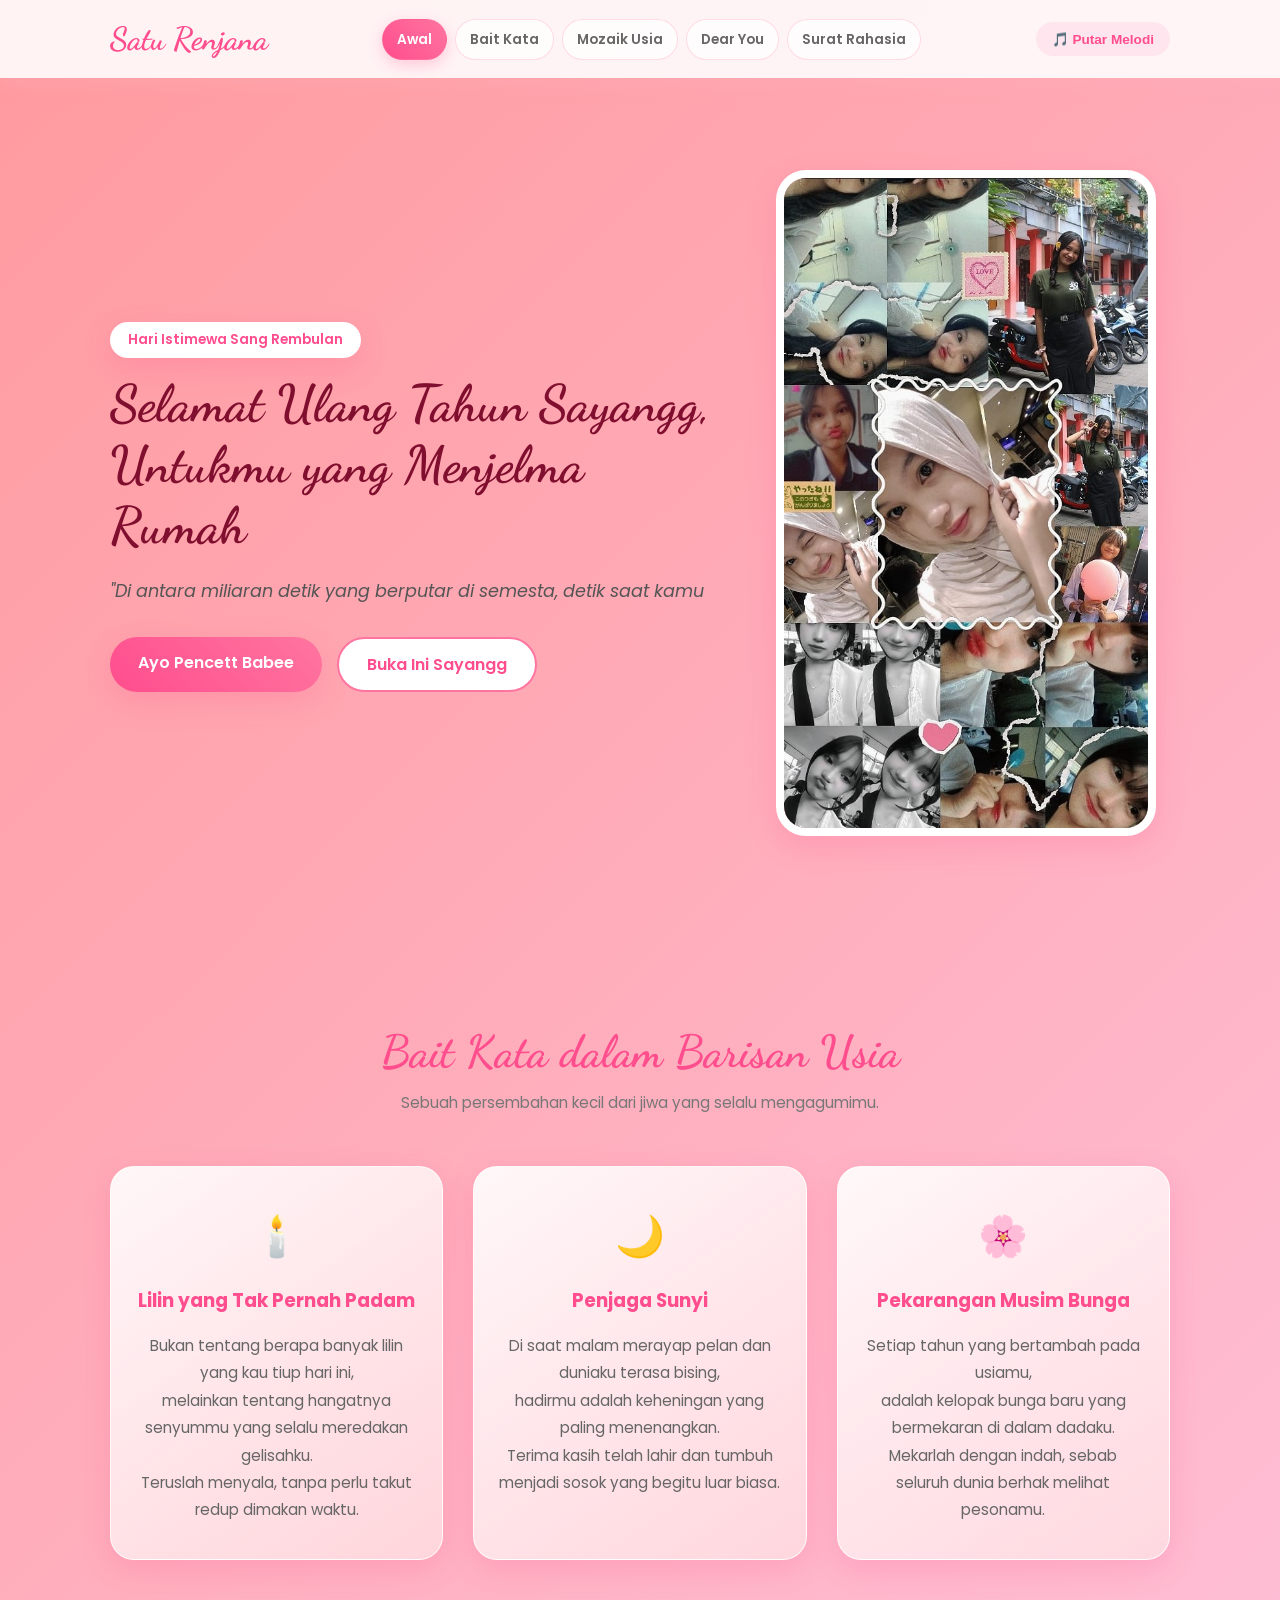
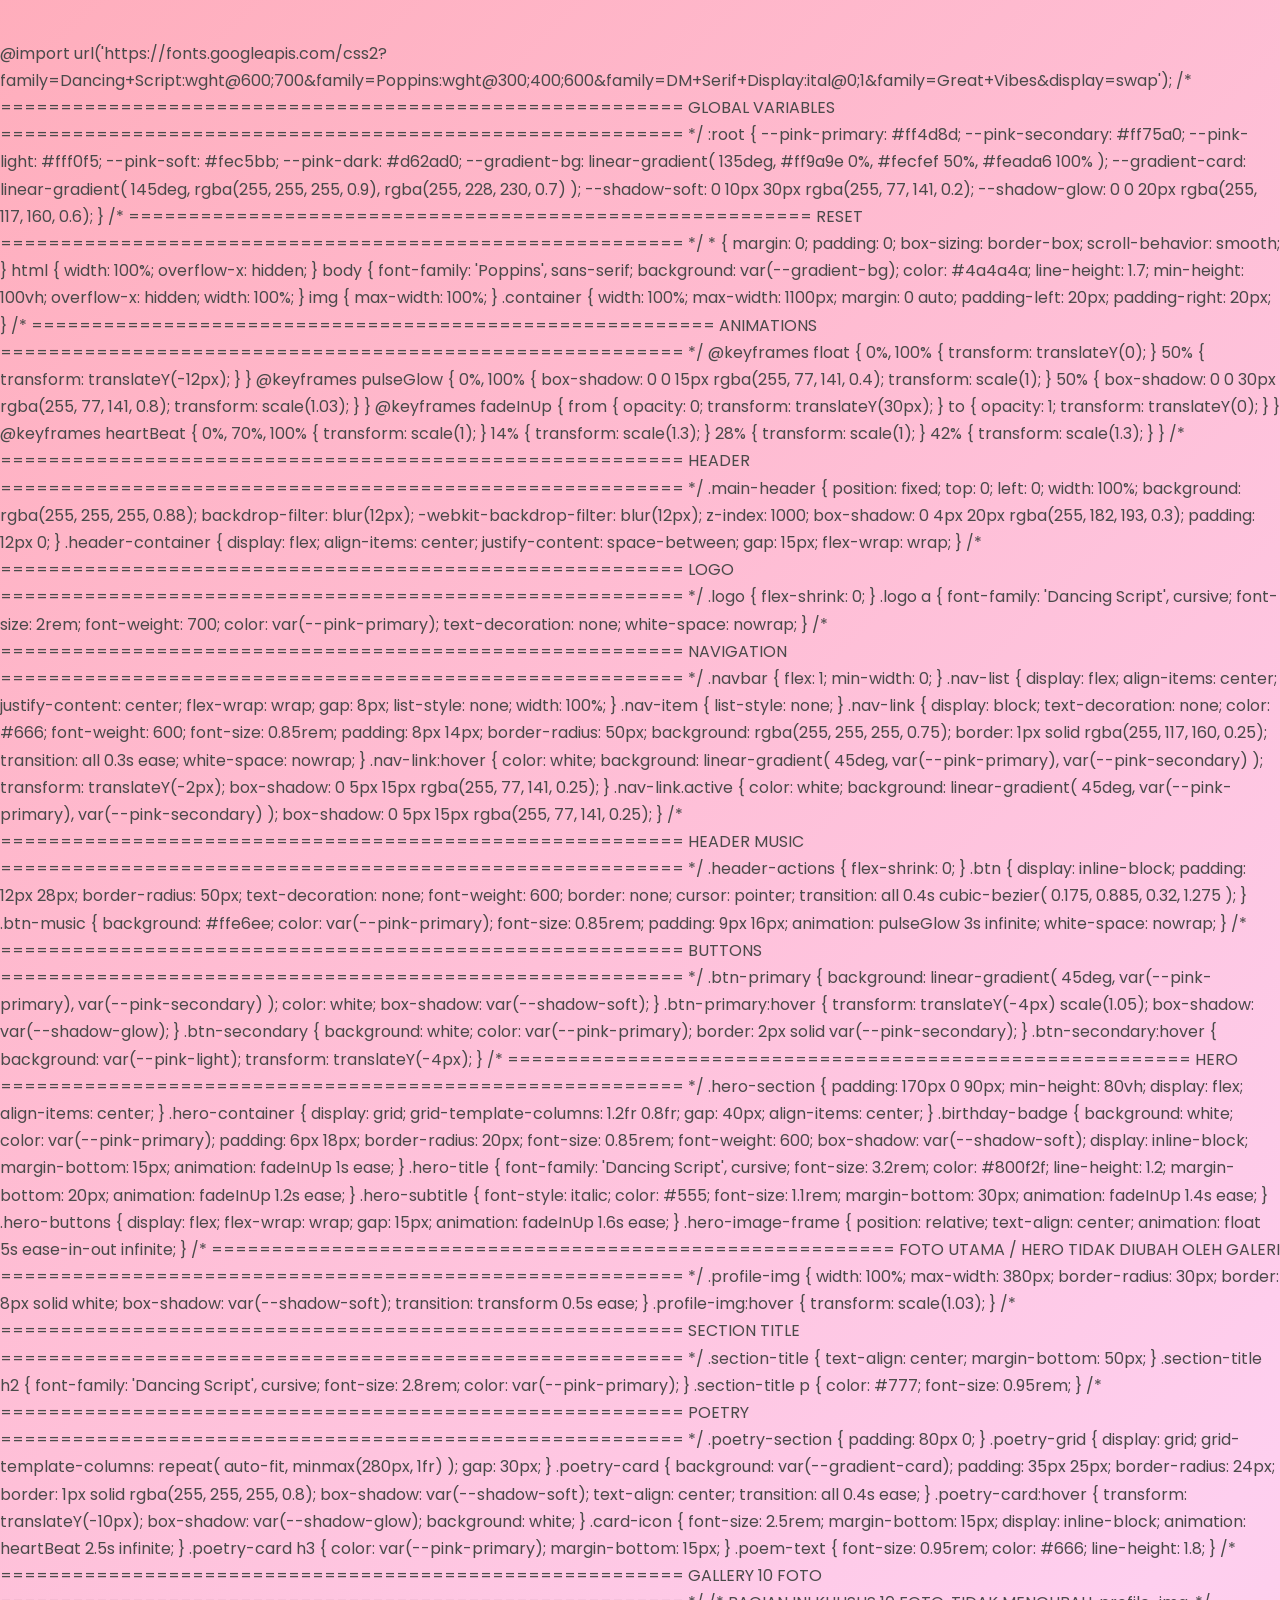
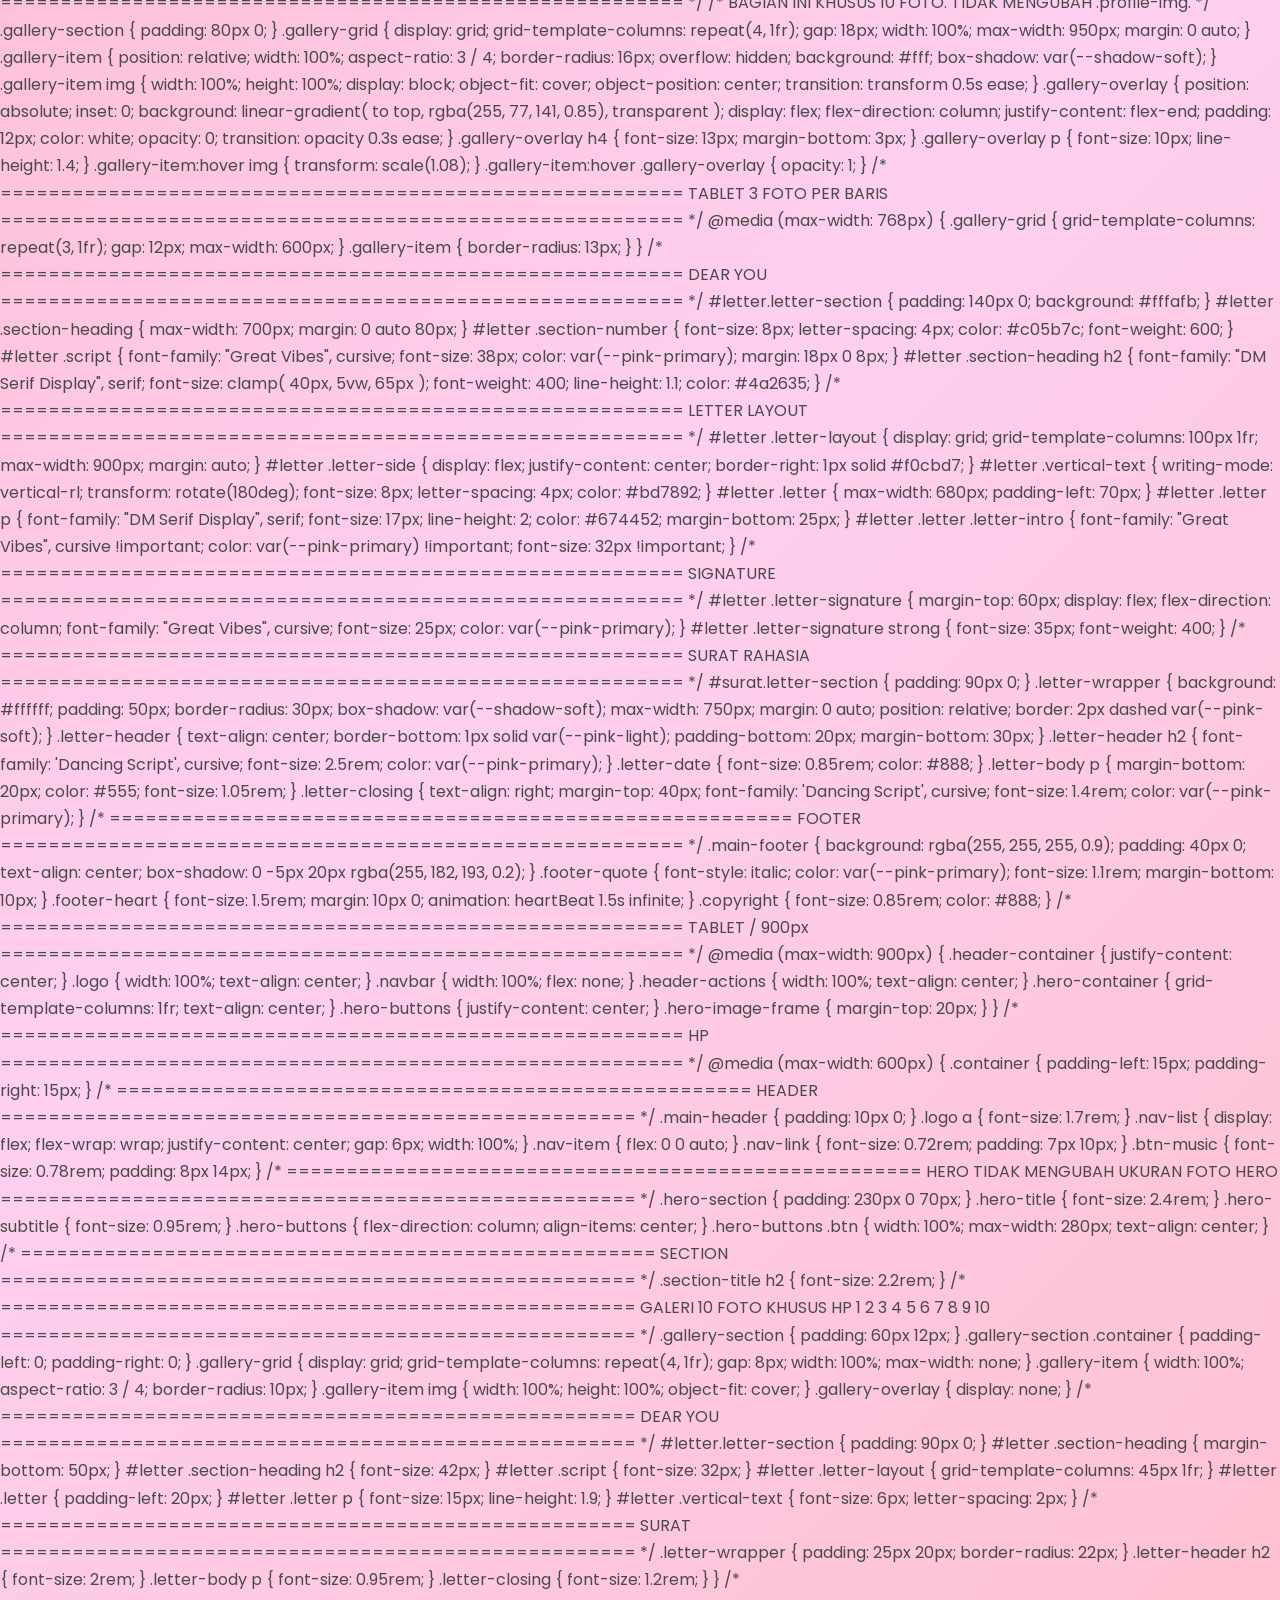
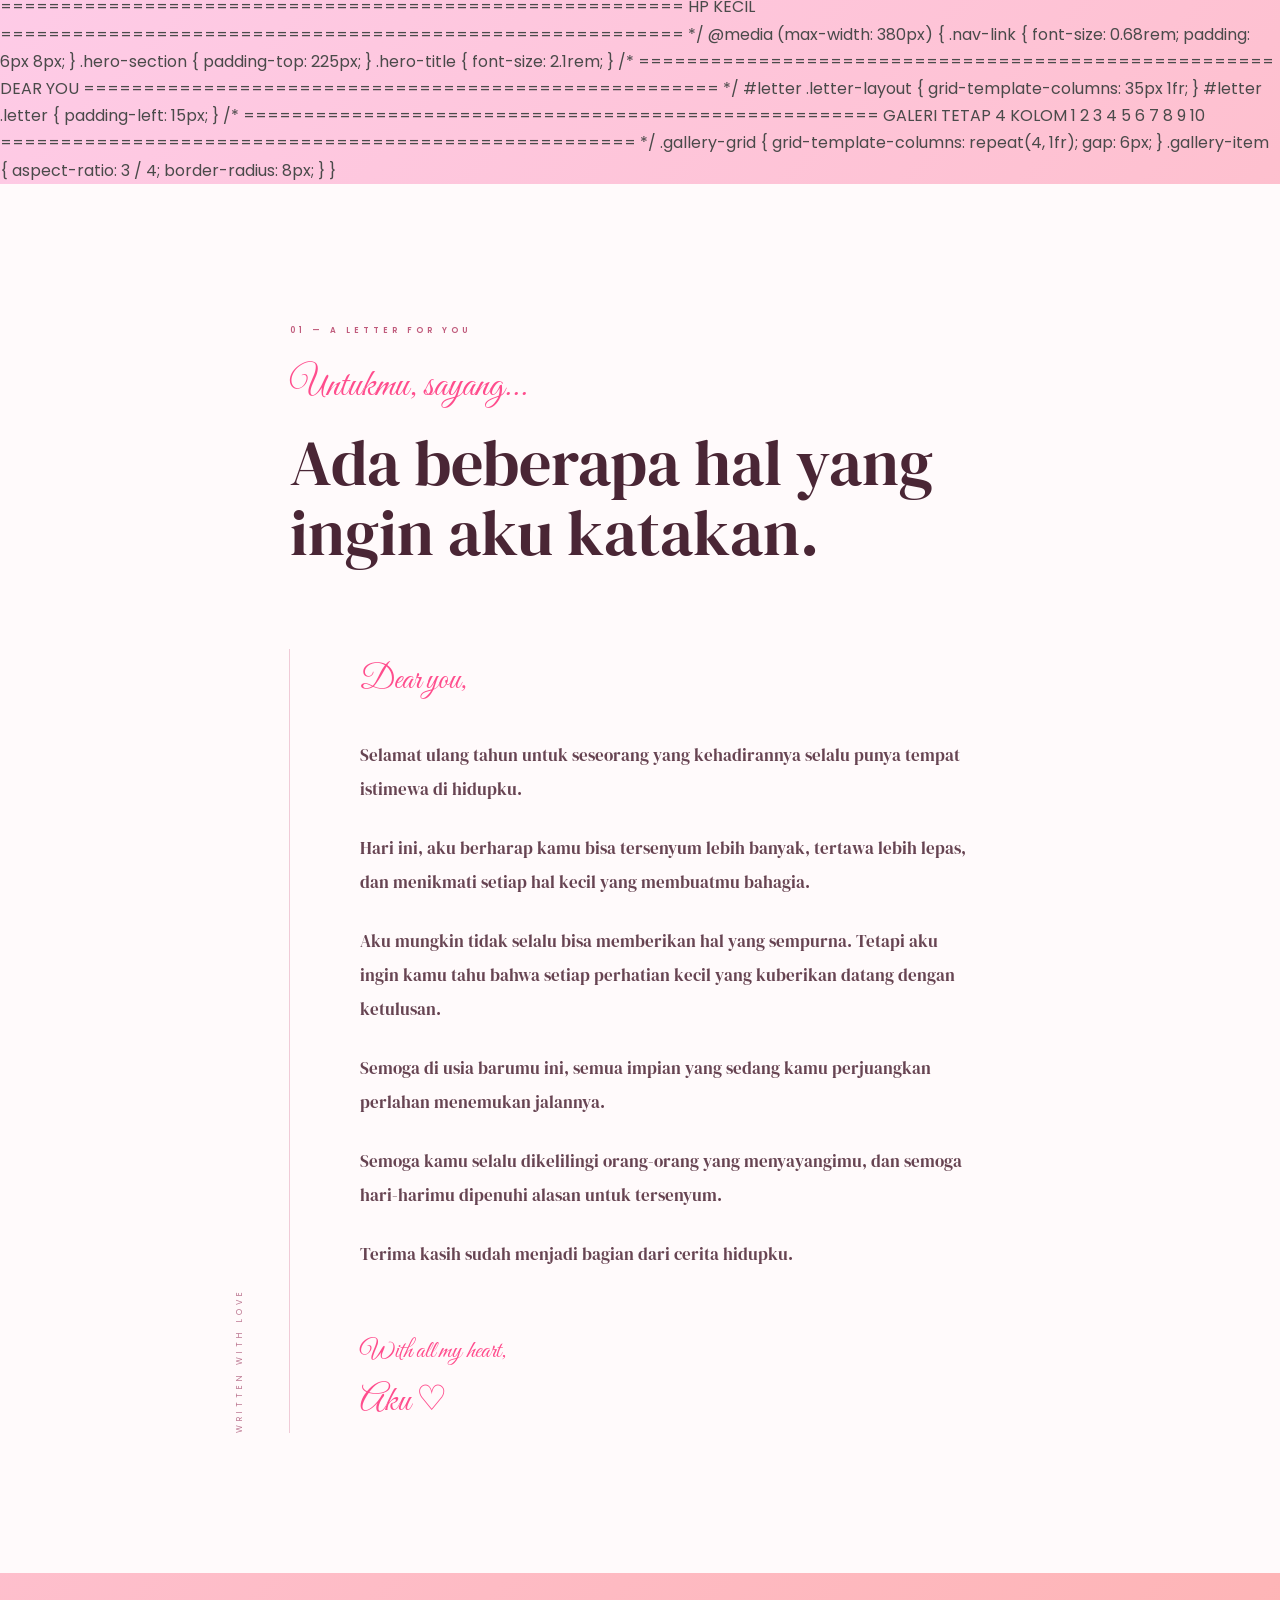
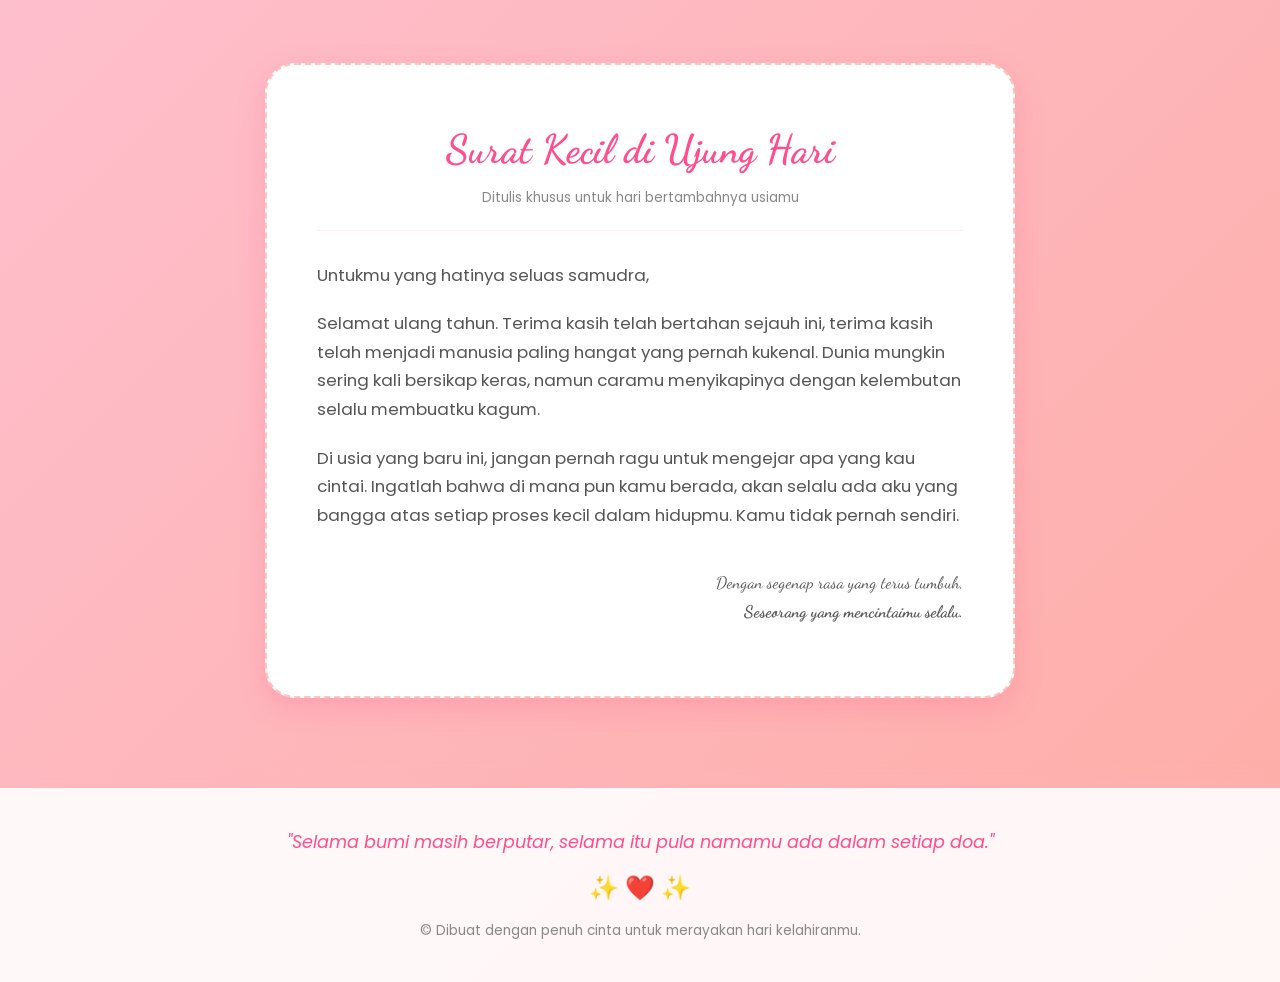
==== index.html @ 8b3c9834 "Update index.html" ====
<!DOCTYPE html><html lang="id"><head>
    <meta charset="UTF-8">
    <meta name="viewport" content="width=device-width, initial-scale=1.0"><meta name="description" content="Selamat Ulang Tahun Untuk Semesta Kecilku">

<title>Selamat Ulang Tahun Sayanggggg ❤️</title>

<link rel="stylesheet" href="randomm.css">

</head><body><!-- =========================================================
     HEADER
========================================================= --><header class="main-header"><div class="container header-container">

    <!-- LOGO -->
    <div class="logo">
        <a href="#hero">Satu Renjana</a>
    </div>


    <!-- NAVIGASI -->
    <nav class="navbar">

        <ul class="nav-list">

            <li class="nav-item">
                <a href="#hero" class="nav-link active">
                    Awal
                </a>
            </li>

            <li class="nav-item">
                <a href="#puisi" class="nav-link">
                    Bait Kata
                </a>
            </li>

            <li class="nav-item">
                <a href="#kenangan" class="nav-link">
                    Mozaik Usia
                </a>
            </li>

            <li class="nav-item">
                <a href="#letter" class="nav-link">
                    Dear You
                </a>
            </li>

            <li class="nav-item">
                <a href="#surat" class="nav-link">
                    Surat Rahasia
                </a>
            </li>

        </ul>

    </nav>


    <!-- MUSIK -->
    <div class="header-actions">

        <button class="btn btn-music" id="musicToggle">
            🎵 Putar Melodi
        </button>

    </div>

</div>

</header><!-- =========================================================
     HERO
========================================================= --><section id="hero" class="hero-section"><div class="container hero-container">

    <div class="hero-content">

        <span class="birthday-badge">
            Hari Istimewa Sang Rembulan
        </span>


        <h1 class="hero-title">
            Selamat Ulang Tahun Sayangg,
            Untukmu yang Menjelma Rumah
        </h1>


        <p class="hero-subtitle">
            "Di antara miliaran detik yang berputar di semesta,
            detik saat kamu dilahirkan adalah alasan mengapa
            duniaku kini penuh dengan warna."
        </p>


        <div class="hero-buttons">

            <a href="#puisi" class="btn btn-primary btn-lg">
                Ayo Pencett Babee
            </a>

            <a href="#letter" class="btn btn-secondary btn-lg">
                Buka Ini Sayangg
            </a>

        </div>

    </div>


    <!-- FOTO UTAMA -->

    <div class="hero-image-frame">

        <img
            src="lennaa.jpeg"
            alt="Foto Sang Kekasih"
            class="profile-img"
        >

    </div>

</div>

</section><!-- =========================================================
     MAIN
========================================================= --><main class="main-content"><!-- =========================================================
     PUISI
========================================================= --><section id="puisi" class="poetry-section"><div class="container">

    <div class="section-title">

        <h2>
            Bait Kata dalam Barisan Usia
        </h2>

        <p>
            Sebuah persembahan kecil dari jiwa yang selalu mengagumimu.
        </p>

    </div>


    <div class="poetry-grid">


        <!-- PUISI 1 -->

        <article class="poetry-card">

            <div class="card-icon">
                🕯️
            </div>

            <h3>
                Lilin yang Tak Pernah Padam
            </h3>

            <p class="poem-text">

                Bukan tentang berapa banyak lilin yang kau tiup hari ini,
                <br>

                melainkan tentang hangatnya senyummu yang selalu meredakan gelisahku.
                <br>

                Teruslah menyala, tanpa perlu takut redup dimakan waktu.

            </p>

        </article>



        <!-- PUISI 2 -->

        <article class="poetry-card">

            <div class="card-icon">
                🌙
            </div>

            <h3>
                Penjaga Sunyi
            </h3>

            <p class="poem-text">

                Di saat malam merayap pelan dan duniaku terasa bising,
                <br>

                hadirmu adalah keheningan yang paling menenangkan.
                <br>

                Terima kasih telah lahir dan tumbuh menjadi sosok yang begitu luar biasa.

            </p>

        </article>



        <!-- PUISI 3 -->

        <article class="poetry-card">

            <div class="card-icon">
                🌸
            </div>

            <h3>
                Pekarangan Musim Bunga
            </h3>

            <p class="poem-text">

                Setiap tahun yang bertambah pada usiamu,
                <br>

                adalah kelopak bunga baru yang bermekaran di dalam dadaku.
                <br>

                Mekarlah dengan indah, sebab seluruh dunia berhak melihat pesonamu.

            </p>

        </article>

    </div>

</div>

</section>
    
@import url('https://fonts.googleapis.com/css2?family=Dancing+Script:wght@600;700&family=Poppins:wght@300;400;600&family=DM+Serif+Display:ital@0;1&family=Great+Vibes&display=swap');

/* =========================================================
GLOBAL VARIABLES
========================================================= */

:root {
    --pink-primary: #ff4d8d;
    --pink-secondary: #ff75a0;
    --pink-light: #fff0f5;
    --pink-soft: #fec5bb;
    --pink-dark: #d62ad0;

    --gradient-bg:
        linear-gradient(
            135deg,
            #ff9a9e 0%,
            #fecfef 50%,
            #feada6 100%
        );

    --gradient-card:
        linear-gradient(
            145deg,
            rgba(255, 255, 255, 0.9),
            rgba(255, 228, 230, 0.7)
        );

    --shadow-soft:
        0 10px 30px rgba(255, 77, 141, 0.2);

    --shadow-glow:
        0 0 20px rgba(255, 117, 160, 0.6);
}


/* =========================================================
RESET
========================================================= */

* {
    margin: 0;
    padding: 0;
    box-sizing: border-box;
    scroll-behavior: smooth;
}

html {
    width: 100%;
    overflow-x: hidden;
}

body {
    font-family: 'Poppins', sans-serif;
    background: var(--gradient-bg);
    color: #4a4a4a;
    line-height: 1.7;
    min-height: 100vh;
    overflow-x: hidden;
    width: 100%;
}

img {
    max-width: 100%;
}

.container {
    width: 100%;
    max-width: 1100px;
    margin: 0 auto;
    padding-left: 20px;
    padding-right: 20px;
}


/* =========================================================
ANIMATIONS
========================================================= */

@keyframes float {
    0%, 100% {
        transform: translateY(0);
    }

    50% {
        transform: translateY(-12px);
    }
}

@keyframes pulseGlow {
    0%, 100% {
        box-shadow: 0 0 15px rgba(255, 77, 141, 0.4);
        transform: scale(1);
    }

    50% {
        box-shadow: 0 0 30px rgba(255, 77, 141, 0.8);
        transform: scale(1.03);
    }
}

@keyframes fadeInUp {
    from {
        opacity: 0;
        transform: translateY(30px);
    }

    to {
        opacity: 1;
        transform: translateY(0);
    }
}

@keyframes heartBeat {
    0%, 70%, 100% {
        transform: scale(1);
    }

    14% {
        transform: scale(1.3);
    }

    28% {
        transform: scale(1);
    }

    42% {
        transform: scale(1.3);
    }
}


/* =========================================================
HEADER
========================================================= */

.main-header {
    position: fixed;
    top: 0;
    left: 0;
    width: 100%;

    background: rgba(255, 255, 255, 0.88);

    backdrop-filter: blur(12px);
    -webkit-backdrop-filter: blur(12px);

    z-index: 1000;

    box-shadow:
        0 4px 20px rgba(255, 182, 193, 0.3);

    padding: 12px 0;
}

.header-container {
    display: flex;
    align-items: center;
    justify-content: space-between;

    gap: 15px;
    flex-wrap: wrap;
}


/* =========================================================
LOGO
========================================================= */

.logo {
    flex-shrink: 0;
}

.logo a {
    font-family: 'Dancing Script', cursive;

    font-size: 2rem;
    font-weight: 700;

    color: var(--pink-primary);

    text-decoration: none;
    white-space: nowrap;
}


/* =========================================================
NAVIGATION
========================================================= */

.navbar {
    flex: 1;
    min-width: 0;
}

.nav-list {
    display: flex;
    align-items: center;
    justify-content: center;

    flex-wrap: wrap;
    gap: 8px;

    list-style: none;
    width: 100%;
}

.nav-item {
    list-style: none;
}

.nav-link {
    display: block;

    text-decoration: none;

    color: #666;

    font-weight: 600;
    font-size: 0.85rem;

    padding: 8px 14px;

    border-radius: 50px;

    background: rgba(255, 255, 255, 0.75);

    border:
        1px solid
        rgba(255, 117, 160, 0.25);

    transition: all 0.3s ease;

    white-space: nowrap;
}

.nav-link:hover {
    color: white;

    background:
        linear-gradient(
            45deg,
            var(--pink-primary),
            var(--pink-secondary)
        );

    transform: translateY(-2px);

    box-shadow:
        0 5px 15px
        rgba(255, 77, 141, 0.25);
}

.nav-link.active {
    color: white;

    background:
        linear-gradient(
            45deg,
            var(--pink-primary),
            var(--pink-secondary)
        );

    box-shadow:
        0 5px 15px
        rgba(255, 77, 141, 0.25);
}


/* =========================================================
HEADER MUSIC
========================================================= */

.header-actions {
    flex-shrink: 0;
}

.btn {
    display: inline-block;

    padding: 12px 28px;

    border-radius: 50px;

    text-decoration: none;

    font-weight: 600;

    border: none;

    cursor: pointer;

    transition:
        all 0.4s
        cubic-bezier(
            0.175,
            0.885,
            0.32,
            1.275
        );
}

.btn-music {
    background: #ffe6ee;

    color: var(--pink-primary);

    font-size: 0.85rem;

    padding: 9px 16px;

    animation: pulseGlow 3s infinite;

    white-space: nowrap;
}


/* =========================================================
BUTTONS
========================================================= */

.btn-primary {
    background:
        linear-gradient(
            45deg,
            var(--pink-primary),
            var(--pink-secondary)
        );

    color: white;

    box-shadow: var(--shadow-soft);
}

.btn-primary:hover {
    transform:
        translateY(-4px)
        scale(1.05);

    box-shadow: var(--shadow-glow);
}

.btn-secondary {
    background: white;

    color: var(--pink-primary);

    border:
        2px solid
        var(--pink-secondary);
}

.btn-secondary:hover {
    background: var(--pink-light);

    transform:
        translateY(-4px);
}


/* =========================================================
HERO
========================================================= */

.hero-section {
    padding:
        170px 0 90px;

    min-height: 80vh;

    display: flex;

    align-items: center;
}

.hero-container {
    display: grid;

    grid-template-columns:
        1.2fr 0.8fr;

    gap: 40px;

    align-items: center;
}

.birthday-badge {
    background: white;

    color: var(--pink-primary);

    padding: 6px 18px;

    border-radius: 20px;

    font-size: 0.85rem;

    font-weight: 600;

    box-shadow: var(--shadow-soft);

    display: inline-block;

    margin-bottom: 15px;

    animation: fadeInUp 1s ease;
}

.hero-title {
    font-family:
        'Dancing Script',
        cursive;

    font-size: 3.2rem;

    color: #800f2f;

    line-height: 1.2;

    margin-bottom: 20px;

    animation: fadeInUp 1.2s ease;
}

.hero-subtitle {
    font-style: italic;

    color: #555;

    font-size: 1.1rem;

    margin-bottom: 30px;

    animation: fadeInUp 1.4s ease;
}

.hero-buttons {
    display: flex;

    flex-wrap: wrap;

    gap: 15px;

    animation: fadeInUp 1.6s ease;
}

.hero-image-frame {
    position: relative;

    text-align: center;

    animation:
        float 5s ease-in-out infinite;
}


/* =========================================================
FOTO UTAMA / HERO
TIDAK DIUBAH OLEH GALERI
========================================================= */

.profile-img {
    width: 100%;

    max-width: 380px;

    border-radius: 30px;

    border: 8px solid white;

    box-shadow: var(--shadow-soft);

    transition:
        transform 0.5s ease;
}

.profile-img:hover {
    transform:
        scale(1.03);
}


/* =========================================================
SECTION TITLE
========================================================= */

.section-title {
    text-align: center;

    margin-bottom: 50px;
}

.section-title h2 {
    font-family:
        'Dancing Script',
        cursive;

    font-size: 2.8rem;

    color: var(--pink-primary);
}

.section-title p {
    color: #777;

    font-size: 0.95rem;
}


/* =========================================================
POETRY
========================================================= */

.poetry-section {
    padding: 80px 0;
}

.poetry-grid {
    display: grid;

    grid-template-columns:
        repeat(
            auto-fit,
            minmax(280px, 1fr)
        );

    gap: 30px;
}

.poetry-card {
    background:
        var(--gradient-card);

    padding: 35px 25px;

    border-radius: 24px;

    border:
        1px solid
        rgba(255, 255, 255, 0.8);

    box-shadow:
        var(--shadow-soft);

    text-align: center;

    transition:
        all 0.4s ease;
}

.poetry-card:hover {
    transform:
        translateY(-10px);

    box-shadow:
        var(--shadow-glow);

    background: white;
}

.card-icon {
    font-size: 2.5rem;

    margin-bottom: 15px;

    display: inline-block;

    animation:
        heartBeat 2.5s infinite;
}

.poetry-card h3 {
    color:
        var(--pink-primary);

    margin-bottom:
        15px;
}

.poem-text {
    font-size:
        0.95rem;

    color:
        #666;

    line-height:
        1.8;
}


/* =========================================================
GALLERY 10 FOTO
========================================================= */

/*
    BAGIAN INI KHUSUS 10 FOTO.
    TIDAK MENGUBAH .profile-img.
*/

.gallery-section {
    padding: 80px 0;
}

.gallery-grid {
    display: grid;

    grid-template-columns:
        repeat(4, 1fr);

    gap: 18px;

    width: 100%;

    max-width: 950px;

    margin: 0 auto;
}

.gallery-item {
    position: relative;

    width: 100%;

    aspect-ratio: 3 / 4;

    border-radius: 16px;

    overflow: hidden;

    background: #fff;

    box-shadow:
        var(--shadow-soft);
}

.gallery-item img {
    width: 100%;

    height: 100%;

    display: block;

    object-fit: cover;

    object-position: center;

    transition:
        transform 0.5s ease;
}

.gallery-overlay {
    position: absolute;

    inset: 0;

    background:
        linear-gradient(
            to top,
            rgba(255, 77, 141, 0.85),
            transparent
        );

    display: flex;

    flex-direction: column;

    justify-content: flex-end;

    padding: 12px;

    color: white;

    opacity: 0;

    transition:
        opacity 0.3s ease;
}

.gallery-overlay h4 {
    font-size: 13px;

    margin-bottom: 3px;
}

.gallery-overlay p {
    font-size: 10px;

    line-height: 1.4;
}

.gallery-item:hover img {
    transform:
        scale(1.08);
}

.gallery-item:hover .gallery-overlay {
    opacity: 1;
}


/* =========================================================
TABLET
3 FOTO PER BARIS
========================================================= */

@media (max-width: 768px) {

    .gallery-grid {
        grid-template-columns:
            repeat(3, 1fr);

        gap: 12px;

        max-width: 600px;
    }

    .gallery-item {
        border-radius: 13px;
    }
}


/* =========================================================
DEAR YOU
========================================================= */

#letter.letter-section {
    padding:
        140px 0;

    background:
        #fffafb;
}

#letter .section-heading {
    max-width:
        700px;

    margin:
        0 auto 80px;
}

#letter .section-number {
    font-size:
        8px;

    letter-spacing:
        4px;

    color:
        #c05b7c;

    font-weight:
        600;
}

#letter .script {
    font-family:
        "Great Vibes",
        cursive;

    font-size:
        38px;

    color:
        var(--pink-primary);

    margin:
        18px 0 8px;
}

#letter .section-heading h2 {
    font-family:
        "DM Serif Display",
        serif;

    font-size:
        clamp(
            40px,
            5vw,
            65px
        );

    font-weight:
        400;

    line-height:
        1.1;

    color:
        #4a2635;
}


/* =========================================================
LETTER LAYOUT
========================================================= */

#letter .letter-layout {
    display:
        grid;

    grid-template-columns:
        100px 1fr;

    max-width:
        900px;

    margin:
        auto;
}

#letter .letter-side {
    display:
        flex;

    justify-content:
        center;

    border-right:
        1px solid
        #f0cbd7;
}

#letter .vertical-text {
    writing-mode:
        vertical-rl;

    transform:
        rotate(180deg);

    font-size:
        8px;

    letter-spacing:
        4px;

    color:
        #bd7892;
}

#letter .letter {
    max-width:
        680px;

    padding-left:
        70px;
}

#letter .letter p {
    font-family:
        "DM Serif Display",
        serif;

    font-size:
        17px;

    line-height:
        2;

    color:
        #674452;

    margin-bottom:
        25px;
}

#letter .letter .letter-intro {
    font-family:
        "Great Vibes",
        cursive !important;

    color:
        var(--pink-primary) !important;

    font-size:
        32px !important;
}


/* =========================================================
SIGNATURE
========================================================= */

#letter .letter-signature {
    margin-top:
        60px;

    display:
        flex;

    flex-direction:
        column;

    font-family:
        "Great Vibes",
        cursive;

    font-size:
        25px;

    color:
        var(--pink-primary);
}

#letter .letter-signature strong {
    font-size:
        35px;

    font-weight:
        400;
}


/* =========================================================
SURAT RAHASIA
========================================================= */

#surat.letter-section {
    padding:
        90px 0;
}

.letter-wrapper {
    background:
        #ffffff;

    padding:
        50px;

    border-radius:
        30px;

    box-shadow:
        var(--shadow-soft);

    max-width:
        750px;

    margin:
        0 auto;

    position:
        relative;

    border:
        2px dashed
        var(--pink-soft);
}

.letter-header {
    text-align:
        center;

    border-bottom:
        1px solid
        var(--pink-light);

    padding-bottom:
        20px;

    margin-bottom:
        30px;
}

.letter-header h2 {
    font-family:
        'Dancing Script',
        cursive;

    font-size:
        2.5rem;

    color:
        var(--pink-primary);
}

.letter-date {
    font-size:
        0.85rem;

    color:
        #888;
}

.letter-body p {
    margin-bottom:
        20px;

    color:
        #555;

    font-size:
        1.05rem;
}

.letter-closing {
    text-align:
        right;

    margin-top:
        40px;

    font-family:
        'Dancing Script',
        cursive;

    font-size:
        1.4rem;

    color:
        var(--pink-primary);
}


/* =========================================================
FOOTER
========================================================= */

.main-footer {
    background:
        rgba(255, 255, 255, 0.9);

    padding:
        40px 0;

    text-align:
        center;

    box-shadow:
        0 -5px 20px
        rgba(255, 182, 193, 0.2);
}

.footer-quote {
    font-style:
        italic;

    color:
        var(--pink-primary);

    font-size:
        1.1rem;

    margin-bottom:
        10px;
}

.footer-heart {
    font-size:
        1.5rem;

    margin:
        10px 0;

    animation:
        heartBeat 1.5s infinite;
}

.copyright {
    font-size:
        0.85rem;

    color:
        #888;
}


/* =========================================================
TABLET / 900px
========================================================= */

@media (max-width: 900px) {

    .header-container {
        justify-content:
            center;
    }

    .logo {
        width:
            100%;

        text-align:
            center;
    }

    .navbar {
        width:
            100%;

        flex:
            none;
    }

    .header-actions {
        width:
            100%;

        text-align:
            center;
    }

    .hero-container {
        grid-template-columns:
            1fr;

        text-align:
            center;
    }

    .hero-buttons {
        justify-content:
            center;
    }

    .hero-image-frame {
        margin-top:
            20px;
    }
}


/* =========================================================
HP
========================================================= */

@media (max-width: 600px) {

    .container {
        padding-left:
            15px;

        padding-right:
            15px;
    }


    /* =====================================================
       HEADER
    ===================================================== */

    .main-header {
        padding:
            10px 0;
    }

    .logo a {
        font-size:
            1.7rem;
    }

    .nav-list {
        display:
            flex;

        flex-wrap:
            wrap;

        justify-content:
            center;

        gap:
            6px;

        width:
            100%;
    }

    .nav-item {
        flex:
            0 0 auto;
    }

    .nav-link {
        font-size:
            0.72rem;

        padding:
            7px 10px;
    }

    .btn-music {
        font-size:
            0.78rem;

        padding:
            8px 14px;
    }


    /* =====================================================
       HERO
       TIDAK MENGUBAH UKURAN FOTO HERO
    ===================================================== */

    .hero-section {
        padding:
            230px 0 70px;
    }

    .hero-title {
        font-size:
            2.4rem;
    }

    .hero-subtitle {
        font-size:
            0.95rem;
    }

    .hero-buttons {
        flex-direction:
            column;

        align-items:
            center;
    }

    .hero-buttons .btn {
        width:
            100%;

        max-width:
            280px;

        text-align:
            center;
    }


    /* =====================================================
       SECTION
    ===================================================== */

    .section-title h2 {
        font-size:
            2.2rem;
    }


    /* =====================================================
       GALERI 10 FOTO KHUSUS HP
       
       1  2  3  4
       5  6  7
       8  9  10
    ===================================================== */

    .gallery-section {
        padding:
            60px 12px;
    }

    .gallery-section .container {
        padding-left:
            0;

        padding-right:
            0;
    }

    .gallery-grid {
        display:
            grid;

        grid-template-columns:
            repeat(4, 1fr);

        gap:
            8px;

        width:
            100%;

        max-width:
            none;
    }

    .gallery-item {
        width:
            100%;

        aspect-ratio:
            3 / 4;

        border-radius:
            10px;
    }

    .gallery-item img {
        width:
            100%;

        height:
            100%;

        object-fit:
            cover;
    }

    .gallery-overlay {
        display:
            none;
    }


    /* =====================================================
       DEAR YOU
    ===================================================== */

    #letter.letter-section {
        padding:
            90px 0;
    }

    #letter .section-heading {
        margin-bottom:
            50px;
    }

    #letter .section-heading h2 {
        font-size:
            42px;
    }

    #letter .script {
        font-size:
            32px;
    }

    #letter .letter-layout {
        grid-template-columns:
            45px 1fr;
    }

    #letter .letter {
        padding-left:
            20px;
    }

    #letter .letter p {
        font-size:
            15px;

        line-height:
            1.9;
    }

    #letter .vertical-text {
        font-size:
            6px;

        letter-spacing:
            2px;
    }


    /* =====================================================
       SURAT
    ===================================================== */

    .letter-wrapper {
        padding:
            25px 20px;

        border-radius:
            22px;
    }

    .letter-header h2 {
        font-size:
            2rem;
    }

    .letter-body p {
        font-size:
            0.95rem;
    }

    .letter-closing {
        font-size:
            1.2rem;
    }
}


/* =========================================================
HP KECIL
========================================================= */

@media (max-width: 380px) {

    .nav-link {
        font-size:
            0.68rem;

        padding:
            6px 8px;
    }

    .hero-section {
        padding-top:
            225px;
    }

    .hero-title {
        font-size:
            2.1rem;
    }


    /* =====================================================
       DEAR YOU
    ===================================================== */

    #letter .letter-layout {
        grid-template-columns:
            35px 1fr;
    }

    #letter .letter {
        padding-left:
            15px;
    }


    /* =====================================================
       GALERI TETAP 4 KOLOM
       
       1  2  3  4
       5  6  7
       8  9  10
    ===================================================== */

    .gallery-grid {
        grid-template-columns:
            repeat(4, 1fr);

        gap:
            6px;
    }

    .gallery-item {
        aspect-ratio:
            3 / 4;

        border-radius:
            8px;
    }
}
    
</section><!-- =========================================================
     DEAR YOU
========================================================= --><section id="letter" class="letter-section"><div class="container">


    <div class="section-heading">

        <p class="section-number">
            01 — A LETTER FOR YOU
        </p>

        <p class="script">
            Untukmu, sayang...
        </p>

        <h2>
            Ada beberapa hal
            yang ingin aku katakan.
        </h2>

    </div>



    <div class="letter-layout">


        <div class="letter-side">

            <span class="vertical-text">
                WRITTEN WITH LOVE
            </span>

        </div>



        <article class="letter">

            <p class="letter-intro">
                Dear you,
            </p>


            <p>
                Selamat ulang tahun untuk seseorang
                yang kehadirannya selalu punya tempat
                istimewa di hidupku.
            </p>


            <p>
                Hari ini, aku berharap kamu bisa
                tersenyum lebih banyak, tertawa lebih
                lepas, dan menikmati setiap hal kecil
                yang membuatmu bahagia.
            </p>


            <p>
                Aku mungkin tidak selalu bisa
                memberikan hal yang sempurna.
                Tetapi aku ingin kamu tahu bahwa
                setiap perhatian kecil yang kuberikan
                datang dengan ketulusan.
            </p>


            <p>
                Semoga di usia barumu ini, semua
                impian yang sedang kamu perjuangkan
                perlahan menemukan jalannya.
            </p>


            <p>
                Semoga kamu selalu dikelilingi
                orang-orang yang menyayangimu,
                dan semoga hari-harimu dipenuhi
                alasan untuk tersenyum.
            </p>


            <p>
                Terima kasih sudah menjadi bagian
                dari cerita hidupku.
            </p>



            <div class="letter-signature">

                <span>
                    With all my heart,
                </span>

                <strong>
                    Aku ♡
                </strong>

            </div>

        </article>

    </div>

</div>

</section><!-- =========================================================
     SURAT RAHASIA
========================================================= --><section id="surat" class="letter-section secret-letter-section"><div class="container">

    <div class="letter-wrapper">


        <div class="letter-header">

            <h2>
                Surat Kecil di Ujung Hari
            </h2>

            <span class="letter-date">
                Ditulis khusus untuk hari bertambahnya usiamu
            </span>

        </div>



        <div class="letter-body">

            <p>
                Untukmu yang hatinya seluas samudra,
            </p>


            <p>
                Selamat ulang tahun. Terima kasih telah
                bertahan sejauh ini, terima kasih telah
                menjadi manusia paling hangat yang pernah
                kukenal. Dunia mungkin sering kali bersikap
                keras, namun caramu menyikapinya dengan
                kelembutan selalu membuatku kagum.
            </p>


            <p>
                Di usia yang baru ini, jangan pernah ragu
                untuk mengejar apa yang kau cintai.
                Ingatlah bahwa di mana pun kamu berada,
                akan selalu ada aku yang bangga atas setiap
                proses kecil dalam hidupmu. Kamu tidak pernah sendiri.
            </p>


            <p class="letter-closing">

                Dengan segenap rasa yang terus tumbuh,

                <br>

                <strong>
                    Seseorang yang mencintaimu selalu.
                </strong>

            </p>

        </div>

    </div>

</div>

</section></main><!-- =========================================================
     FOOTER
========================================================= --><footer class="main-footer"><div class="container">

    <div class="footer-content">

        <p class="footer-quote">
            "Selama bumi masih berputar, selama itu pula
            namamu ada dalam setiap doa."
        </p>

        <div class="footer-heart">
            ✨ ❤️ ✨
        </div>

        <p class="copyright">
            &copy; Dibuat dengan penuh cinta untuk merayakan
            hari kelahiranmu.
        </p>

    </div>

</div>

</footer><script src="raandom.js"></script></body>
</html>
---- randomm.css ----
@import url('https://fonts.googleapis.com/css2?family=Dancing+Script:wght@600;700&family=Poppins:wght@300;400;600&family=DM+Serif+Display:ital@0;1&family=Great+Vibes&display=swap');

/* =========================================================
GLOBAL VARIABLES
========================================================= */

:root {
    --pink-primary: #ff4d8d;
    --pink-secondary: #ff75a0;
    --pink-light: #fff0f5;
    --pink-soft: #fec5bb;
    --pink-dark: #d62ad0;

    --gradient-bg:
        linear-gradient(
            135deg,
            #ff9a9e 0%,
            #fecfef 50%,
            #feada6 100%
        );

    --gradient-card:
        linear-gradient(
            145deg,
            rgba(255, 255, 255, 0.9),
            rgba(255, 228, 230, 0.7)
        );

    --shadow-soft:
        0 10px 30px rgba(255, 77, 141, 0.2);

    --shadow-glow:
        0 0 20px rgba(255, 117, 160, 0.6);
}


/* =========================================================
RESET
========================================================= */

* {
    margin: 0;
    padding: 0;
    box-sizing: border-box;
    scroll-behavior: smooth;
}

html {
    width: 100%;
    overflow-x: hidden;
}

body {
    font-family: 'Poppins', sans-serif;
    background: var(--gradient-bg);
    color: #4a4a4a;
    line-height: 1.7;
    min-height: 100vh;
    overflow-x: hidden;
    width: 100%;
}

img {
    max-width: 100%;
}

.container {
    width: 100%;
    max-width: 1100px;
    margin: 0 auto;
    padding-left: 20px;
    padding-right: 20px;
}


/* =========================================================
ANIMATIONS
========================================================= */

@keyframes float {
    0%, 100% {
        transform: translateY(0);
    }

    50% {
        transform: translateY(-12px);
    }
}

@keyframes pulseGlow {
    0%, 100% {
        box-shadow: 0 0 15px rgba(255, 77, 141, 0.4);
        transform: scale(1);
    }

    50% {
        box-shadow: 0 0 30px rgba(255, 77, 141, 0.8);
        transform: scale(1.03);
    }
}

@keyframes fadeInUp {
    from {
        opacity: 0;
        transform: translateY(30px);
    }

    to {
        opacity: 1;
        transform: translateY(0);
    }
}

@keyframes heartBeat {
    0%, 70%, 100% {
        transform: scale(1);
    }

    14% {
        transform: scale(1.3);
    }

    28% {
        transform: scale(1);
    }

    42% {
        transform: scale(1.3);
    }
}


/* =========================================================
HEADER
========================================================= */

.main-header {
    position: fixed;
    top: 0;
    left: 0;
    width: 100%;

    background: rgba(255, 255, 255, 0.88);

    backdrop-filter: blur(12px);
    -webkit-backdrop-filter: blur(12px);

    z-index: 1000;

    box-shadow:
        0 4px 20px rgba(255, 182, 193, 0.3);

    padding: 12px 0;
}

.header-container {
    display: flex;
    align-items: center;
    justify-content: space-between;

    gap: 15px;
    flex-wrap: wrap;
}


/* =========================================================
LOGO
========================================================= */

.logo {
    flex-shrink: 0;
}

.logo a {
    font-family: 'Dancing Script', cursive;

    font-size: 2rem;
    font-weight: 700;

    color: var(--pink-primary);

    text-decoration: none;
    white-space: nowrap;
}


/* =========================================================
NAVIGATION
========================================================= */

.navbar {
    flex: 1;
    min-width: 0;
}

.nav-list {
    display: flex;
    align-items: center;
    justify-content: center;

    flex-wrap: wrap;
    gap: 8px;

    list-style: none;
    width: 100%;
}

.nav-item {
    list-style: none;
}

.nav-link {
    display: block;

    text-decoration: none;

    color: #666;

    font-weight: 600;
    font-size: 0.85rem;

    padding: 8px 14px;

    border-radius: 50px;

    background: rgba(255, 255, 255, 0.75);

    border:
        1px solid
        rgba(255, 117, 160, 0.25);

    transition: all 0.3s ease;

    white-space: nowrap;
}

.nav-link:hover {
    color: white;

    background:
        linear-gradient(
            45deg,
            var(--pink-primary),
            var(--pink-secondary)
        );

    transform: translateY(-2px);

    box-shadow:
        0 5px 15px
        rgba(255, 77, 141, 0.25);
}

.nav-link.active {
    color: white;

    background:
        linear-gradient(
            45deg,
            var(--pink-primary),
            var(--pink-secondary)
        );

    box-shadow:
        0 5px 15px
        rgba(255, 77, 141, 0.25);
}


/* =========================================================
HEADER MUSIC
========================================================= */

.header-actions {
    flex-shrink: 0;
}

.btn {
    display: inline-block;

    padding: 12px 28px;

    border-radius: 50px;

    text-decoration: none;

    font-weight: 600;

    border: none;

    cursor: pointer;

    transition:
        all 0.4s
        cubic-bezier(
            0.175,
            0.885,
            0.32,
            1.275
        );
}

.btn-music {
    background: #ffe6ee;

    color: var(--pink-primary);

    font-size: 0.85rem;

    padding: 9px 16px;

    animation: pulseGlow 3s infinite;

    white-space: nowrap;
}


/* =========================================================
BUTTONS
========================================================= */

.btn-primary {
    background:
        linear-gradient(
            45deg,
            var(--pink-primary),
            var(--pink-secondary)
        );

    color: white;

    box-shadow: var(--shadow-soft);
}

.btn-primary:hover {
    transform:
        translateY(-4px)
        scale(1.05);

    box-shadow: var(--shadow-glow);
}

.btn-secondary {
    background: white;

    color: var(--pink-primary);

    border:
        2px solid
        var(--pink-secondary);
}

.btn-secondary:hover {
    background: var(--pink-light);

    transform:
        translateY(-4px);
}


/* =========================================================
HERO
========================================================= */

.hero-section {
    padding:
        170px 0 90px;

    min-height: 80vh;

    display: flex;

    align-items: center;
}

.hero-container {
    display: grid;

    grid-template-columns:
        1.2fr 0.8fr;

    gap: 40px;

    align-items: center;
}

.birthday-badge {
    background: white;

    color: var(--pink-primary);

    padding: 6px 18px;

    border-radius: 20px;

    font-size: 0.85rem;

    font-weight: 600;

    box-shadow: var(--shadow-soft);

    display: inline-block;

    margin-bottom: 15px;

    animation: fadeInUp 1s ease;
}

.hero-title {
    font-family:
        'Dancing Script',
        cursive;

    font-size: 3.2rem;

    color: #800f2f;

    line-height: 1.2;

    margin-bottom: 20px;

    animation: fadeInUp 1.2s ease;
}

.hero-subtitle {
    font-style: italic;

    color: #555;

    font-size: 1.1rem;

    margin-bottom: 30px;

    animation: fadeInUp 1.4s ease;
}

.hero-buttons {
    display: flex;

    flex-wrap: wrap;

    gap: 15px;

    animation: fadeInUp 1.6s ease;
}

.hero-image-frame {
    position: relative;

    text-align: center;

    animation:
        float 5s ease-in-out infinite;
}


/* =========================================================
FOTO UTAMA / HERO
TIDAK DIUBAH OLEH GALERI
========================================================= */

.profile-img {
    width: 100%;

    max-width: 380px;

    border-radius: 30px;

    border: 8px solid white;

    box-shadow: var(--shadow-soft);

    transition:
        transform 0.5s ease;
}

.profile-img:hover {
    transform:
        scale(1.03);
}


/* =========================================================
SECTION TITLE
========================================================= */

.section-title {
    text-align: center;

    margin-bottom: 50px;
}

.section-title h2 {
    font-family:
        'Dancing Script',
        cursive;

    font-size: 2.8rem;

    color: var(--pink-primary);
}

.section-title p {
    color: #777;

    font-size: 0.95rem;
}


/* =========================================================
POETRY
========================================================= */

.poetry-section {
    padding: 80px 0;
}

.poetry-grid {
    display: grid;

    grid-template-columns:
        repeat(
            auto-fit,
            minmax(280px, 1fr)
        );

    gap: 30px;
}

.poetry-card {
    background:
        var(--gradient-card);

    padding: 35px 25px;

    border-radius: 24px;

    border:
        1px solid
        rgba(255, 255, 255, 0.8);

    box-shadow:
        var(--shadow-soft);

    text-align: center;

    transition:
        all 0.4s ease;
}

.poetry-card:hover {
    transform:
        translateY(-10px);

    box-shadow:
        var(--shadow-glow);

    background: white;
}

.card-icon {
    font-size: 2.5rem;

    margin-bottom: 15px;

    display: inline-block;

    animation:
        heartBeat 2.5s infinite;
}

.poetry-card h3 {
    color:
        var(--pink-primary);

    margin-bottom:
        15px;
}

.poem-text {
    font-size:
        0.95rem;

    color:
        #666;

    line-height:
        1.8;
}


/* =========================================================
GALLERY 10 FOTO
========================================================= */

/*
    BAGIAN INI KHUSUS 10 FOTO.
    TIDAK MENGUBAH .profile-img.
*/

.gallery-section {
    padding: 80px 0;
}

.gallery-grid {
    display: grid;

    grid-template-columns:
        repeat(4, 1fr);

    gap: 18px;

    width: 100%;

    max-width: 950px;

    margin: 0 auto;
}

.gallery-item {
    position: relative;

    width: 100%;

    aspect-ratio: 3 / 4;

    border-radius: 16px;

    overflow: hidden;

    background: #fff;

    box-shadow:
        var(--shadow-soft);
}

.gallery-item img {
    width: 100%;

    height: 100%;

    display: block;

    object-fit: cover;

    object-position: center;

    transition:
        transform 0.5s ease;
}

.gallery-overlay {
    position: absolute;

    inset: 0;

    background:
        linear-gradient(
            to top,
            rgba(255, 77, 141, 0.85),
            transparent
        );

    display: flex;

    flex-direction: column;

    justify-content: flex-end;

    padding: 12px;

    color: white;

    opacity: 0;

    transition:
        opacity 0.3s ease;
}

.gallery-overlay h4 {
    font-size: 13px;

    margin-bottom: 3px;
}

.gallery-overlay p {
    font-size: 10px;

    line-height: 1.4;
}

.gallery-item:hover img {
    transform:
        scale(1.08);
}

.gallery-item:hover .gallery-overlay {
    opacity: 1;
}


/* =========================================================
TABLET
3 FOTO PER BARIS
========================================================= */

@media (max-width: 768px) {

    .gallery-grid {
        grid-template-columns:
            repeat(3, 1fr);

        gap: 12px;

        max-width: 600px;
    }

    .gallery-item {
        border-radius: 13px;
    }
}


/* =========================================================
DEAR YOU
========================================================= */

#letter.letter-section {
    padding:
        140px 0;

    background:
        #fffafb;
}

#letter .section-heading {
    max-width:
        700px;

    margin:
        0 auto 80px;
}

#letter .section-number {
    font-size:
        8px;

    letter-spacing:
        4px;

    color:
        #c05b7c;

    font-weight:
        600;
}

#letter .script {
    font-family:
        "Great Vibes",
        cursive;

    font-size:
        38px;

    color:
        var(--pink-primary);

    margin:
        18px 0 8px;
}

#letter .section-heading h2 {
    font-family:
        "DM Serif Display",
        serif;

    font-size:
        clamp(
            40px,
            5vw,
            65px
        );

    font-weight:
        400;

    line-height:
        1.1;

    color:
        #4a2635;
}


/* =========================================================
LETTER LAYOUT
========================================================= */

#letter .letter-layout {
    display:
        grid;

    grid-template-columns:
        100px 1fr;

    max-width:
        900px;

    margin:
        auto;
}

#letter .letter-side {
    display:
        flex;

    justify-content:
        center;

    border-right:
        1px solid
        #f0cbd7;
}

#letter .vertical-text {
    writing-mode:
        vertical-rl;

    transform:
        rotate(180deg);

    font-size:
        8px;

    letter-spacing:
        4px;

    color:
        #bd7892;
}

#letter .letter {
    max-width:
        680px;

    padding-left:
        70px;
}

#letter .letter p {
    font-family:
        "DM Serif Display",
        serif;

    font-size:
        17px;

    line-height:
        2;

    color:
        #674452;

    margin-bottom:
        25px;
}

#letter .letter .letter-intro {
    font-family:
        "Great Vibes",
        cursive !important;

    color:
        var(--pink-primary) !important;

    font-size:
        32px !important;
}


/* =========================================================
SIGNATURE
========================================================= */

#letter .letter-signature {
    margin-top:
        60px;

    display:
        flex;

    flex-direction:
        column;

    font-family:
        "Great Vibes",
        cursive;

    font-size:
        25px;

    color:
        var(--pink-primary);
}

#letter .letter-signature strong {
    font-size:
        35px;

    font-weight:
        400;
}


/* =========================================================
SURAT RAHASIA
========================================================= */

#surat.letter-section {
    padding:
        90px 0;
}

.letter-wrapper {
    background:
        #ffffff;

    padding:
        50px;

    border-radius:
        30px;

    box-shadow:
        var(--shadow-soft);

    max-width:
        750px;

    margin:
        0 auto;

    position:
        relative;

    border:
        2px dashed
        var(--pink-soft);
}

.letter-header {
    text-align:
        center;

    border-bottom:
        1px solid
        var(--pink-light);

    padding-bottom:
        20px;

    margin-bottom:
        30px;
}

.letter-header h2 {
    font-family:
        'Dancing Script',
        cursive;

    font-size:
        2.5rem;

    color:
        var(--pink-primary);
}

.letter-date {
    font-size:
        0.85rem;

    color:
        #888;
}

.letter-body p {
    margin-bottom:
        20px;

    color:
        #555;

    font-size:
        1.05rem;
}

.letter-closing {
    text-align:
        right;

    margin-top:
        40px;

    font-family:
        'Dancing Script',
        cursive;

    font-size:
        1.4rem;

    color:
        var(--pink-primary);
}


/* =========================================================
FOOTER
========================================================= */

.main-footer {
    background:
        rgba(255, 255, 255, 0.9);

    padding:
        40px 0;

    text-align:
        center;

    box-shadow:
        0 -5px 20px
        rgba(255, 182, 193, 0.2);
}

.footer-quote {
    font-style:
        italic;

    color:
        var(--pink-primary);

    font-size:
        1.1rem;

    margin-bottom:
        10px;
}

.footer-heart {
    font-size:
        1.5rem;

    margin:
        10px 0;

    animation:
        heartBeat 1.5s infinite;
}

.copyright {
    font-size:
        0.85rem;

    color:
        #888;
}


/* =========================================================
TABLET / 900px
========================================================= */

@media (max-width: 900px) {

    .header-container {
        justify-content:
            center;
    }

    .logo {
        width:
            100%;

        text-align:
            center;
    }

    .navbar {
        width:
            100%;

        flex:
            none;
    }

    .header-actions {
        width:
            100%;

        text-align:
            center;
    }

    .hero-container {
        grid-template-columns:
            1fr;

        text-align:
            center;
    }

    .hero-buttons {
        justify-content:
            center;
    }

    .hero-image-frame {
        margin-top:
            20px;
    }
}


/* =========================================================
HP
========================================================= */

@media (max-width: 600px) {

    .container {
        padding-left:
            15px;

        padding-right:
            15px;
    }


    /* =====================================================
       HEADER
    ===================================================== */

    .main-header {
        padding:
            10px 0;
    }

    .logo a {
        font-size:
            1.7rem;
    }

    .nav-list {
        display:
            flex;

        flex-wrap:
            wrap;

        justify-content:
            center;

        gap:
            6px;

        width:
            100%;
    }

    .nav-item {
        flex:
            0 0 auto;
    }

    .nav-link {
        font-size:
            0.72rem;

        padding:
            7px 10px;
    }

    .btn-music {
        font-size:
            0.78rem;

        padding:
            8px 14px;
    }


    /* =====================================================
       HERO
       TIDAK MENGUBAH UKURAN FOTO HERO
    ===================================================== */

    .hero-section {
        padding:
            230px 0 70px;
    }

    .hero-title {
        font-size:
            2.4rem;
    }

    .hero-subtitle {
        font-size:
            0.95rem;
    }

    .hero-buttons {
        flex-direction:
            column;

        align-items:
            center;
    }

    .hero-buttons .btn {
        width:
            100%;

        max-width:
            280px;

        text-align:
            center;
    }


    /* =====================================================
       SECTION
    ===================================================== */

    .section-title h2 {
        font-size:
            2.2rem;
    }


    /* =====================================================
       GALERI 10 FOTO KHUSUS HP
       
       1  2  3  4
       5  6  7
       8  9  10
    ===================================================== */

    .gallery-section {
        padding:
            60px 12px;
    }

    .gallery-section .container {
        padding-left:
            0;

        padding-right:
            0;
    }

    .gallery-grid {
        display:
            grid;

        grid-template-columns:
            repeat(4, 1fr);

        gap:
            8px;

        width:
            100%;

        max-width:
            none;
    }

    .gallery-item {
        width:
            100%;

        aspect-ratio:
            3 / 4;

        border-radius:
            10px;
    }

    .gallery-item img {
        width:
            100%;

        height:
            100%;

        object-fit:
            cover;
    }

    .gallery-overlay {
        display:
            none;
    }


    /* =====================================================
       DEAR YOU
    ===================================================== */

    #letter.letter-section {
        padding:
            90px 0;
    }

    #letter .section-heading {
        margin-bottom:
            50px;
    }

    #letter .section-heading h2 {
        font-size:
            42px;
    }

    #letter .script {
        font-size:
            32px;
    }

    #letter .letter-layout {
        grid-template-columns:
            45px 1fr;
    }

    #letter .letter {
        padding-left:
            20px;
    }

    #letter .letter p {
        font-size:
            15px;

        line-height:
            1.9;
    }

    #letter .vertical-text {
        font-size:
            6px;

        letter-spacing:
            2px;
    }


    /* =====================================================
       SURAT
    ===================================================== */

    .letter-wrapper {
        padding:
            25px 20px;

        border-radius:
            22px;
    }

    .letter-header h2 {
        font-size:
            2rem;
    }

    .letter-body p {
        font-size:
            0.95rem;
    }

    .letter-closing {
        font-size:
            1.2rem;
    }
}


/* =========================================================
HP KECIL
========================================================= */

@media (max-width: 380px) {

    .nav-link {
        font-size:
            0.68rem;

        padding:
            6px 8px;
    }

    .hero-section {
        padding-top:
            225px;
    }

    .hero-title {
        font-size:
            2.1rem;
    }


    /* =====================================================
       DEAR YOU
    ===================================================== */

    #letter .letter-layout {
        grid-template-columns:
            35px 1fr;
    }

    #letter .letter {
        padding-left:
            15px;
    }


    /* =====================================================
       GALERI TETAP 4 KOLOM
       
       1  2  3  4
       5  6  7
       8  9  10
    ===================================================== */

    .gallery-grid {
        grid-template-columns:
            repeat(4, 1fr);

        gap:
            6px;
    }

    .gallery-item {
        aspect-ratio:
            3 / 4;

        border-radius:
            8px;
    }
}
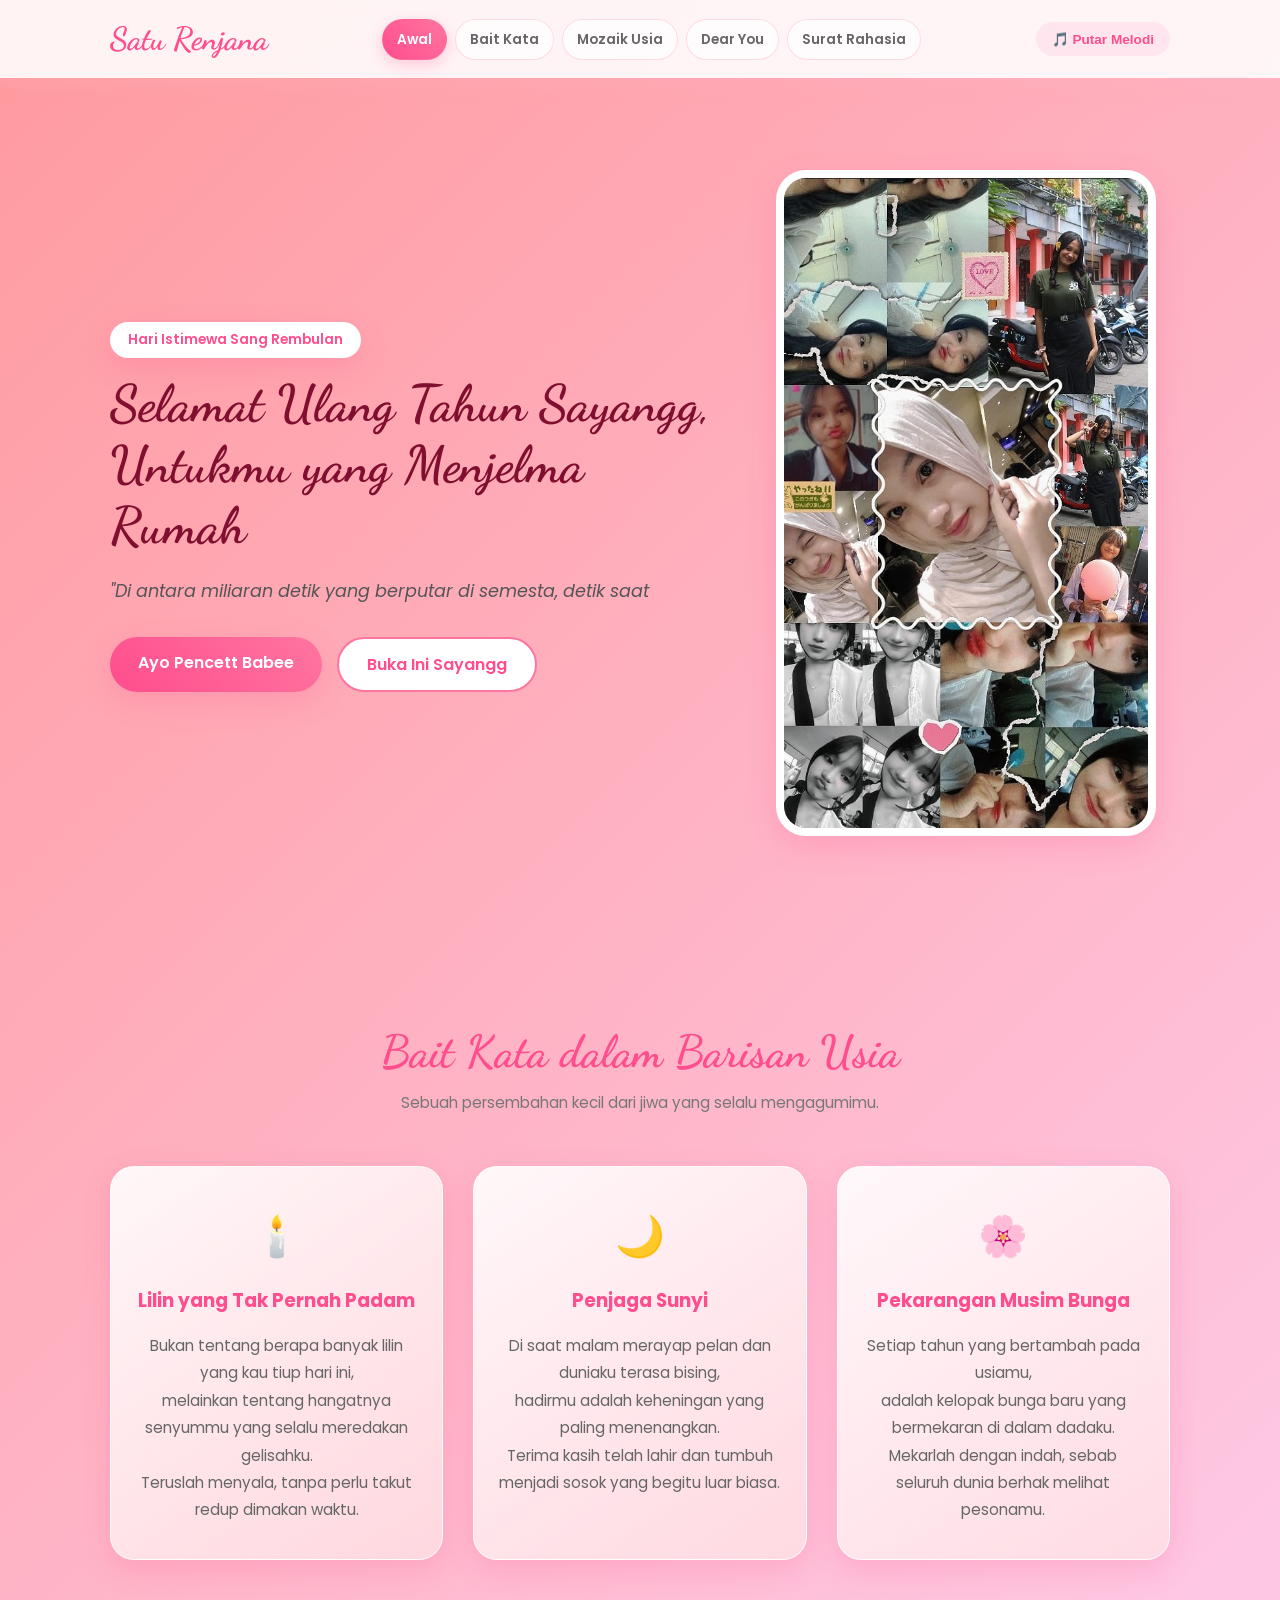
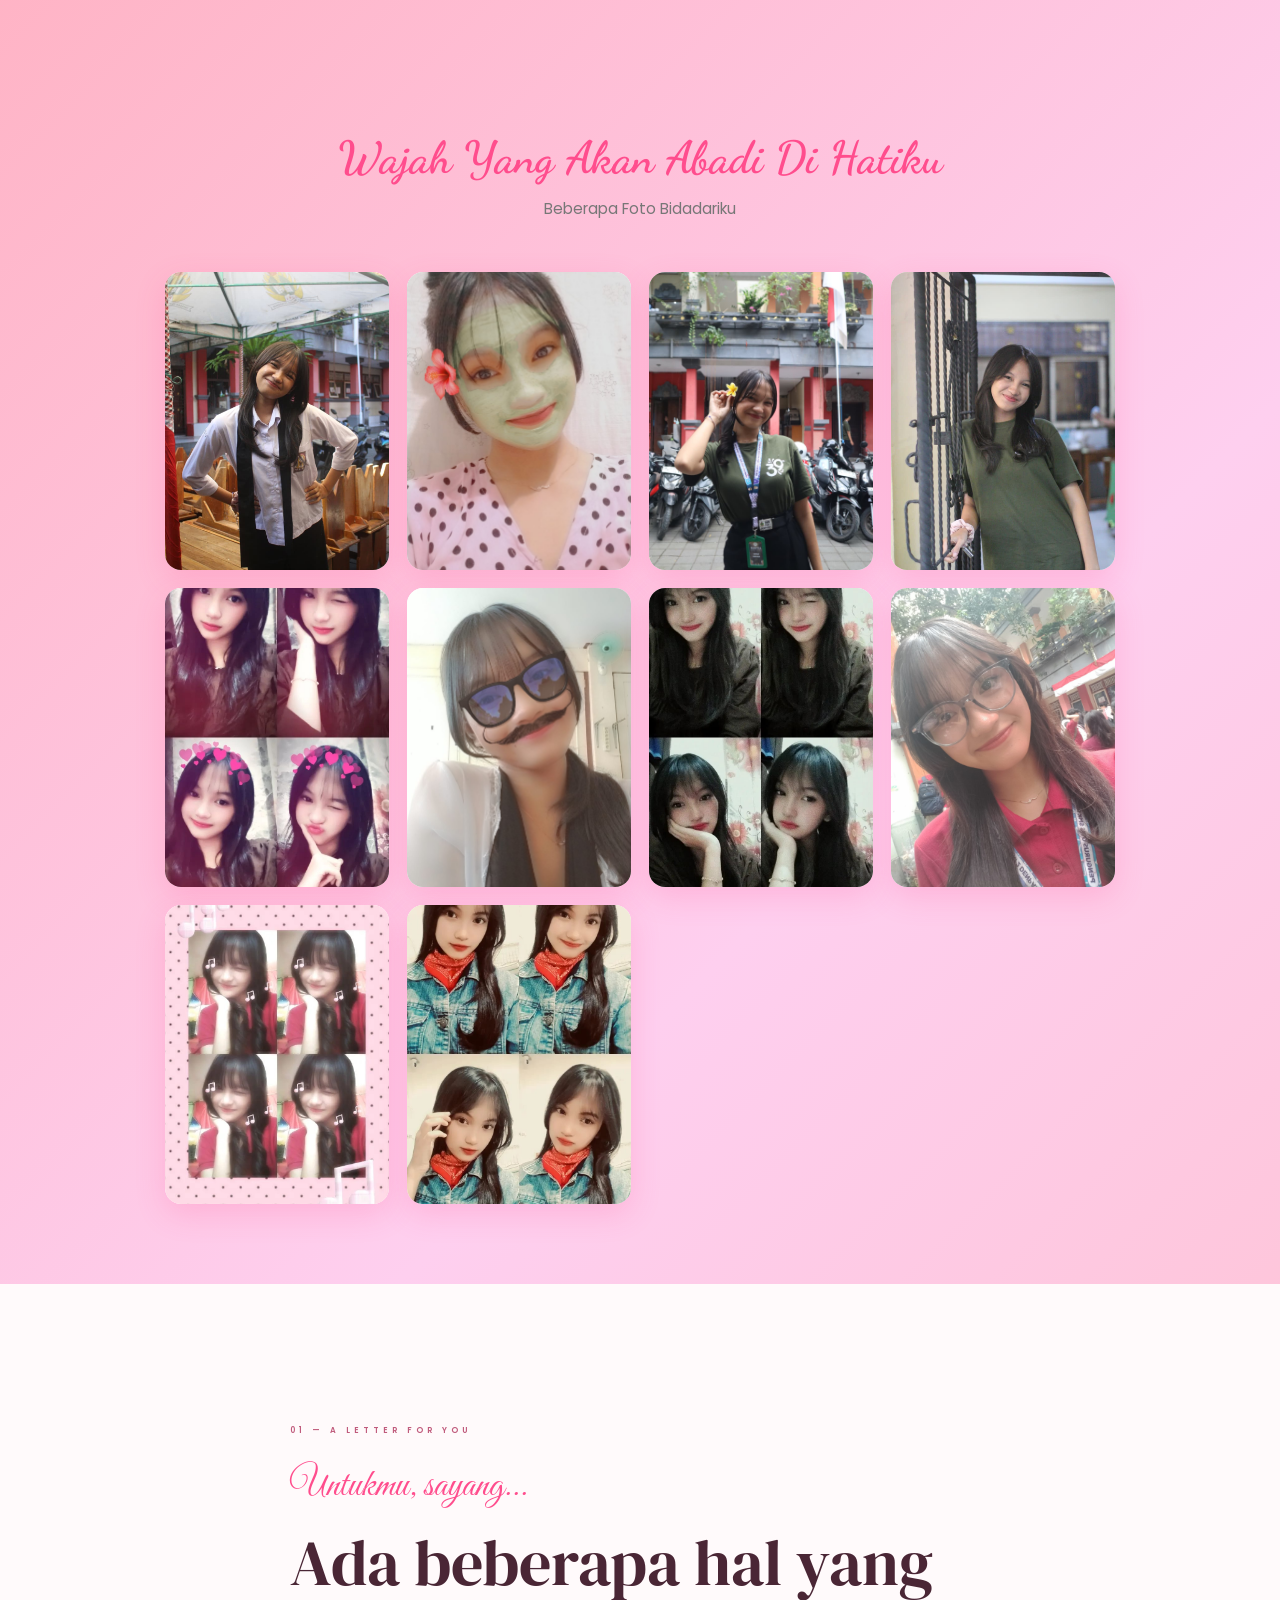
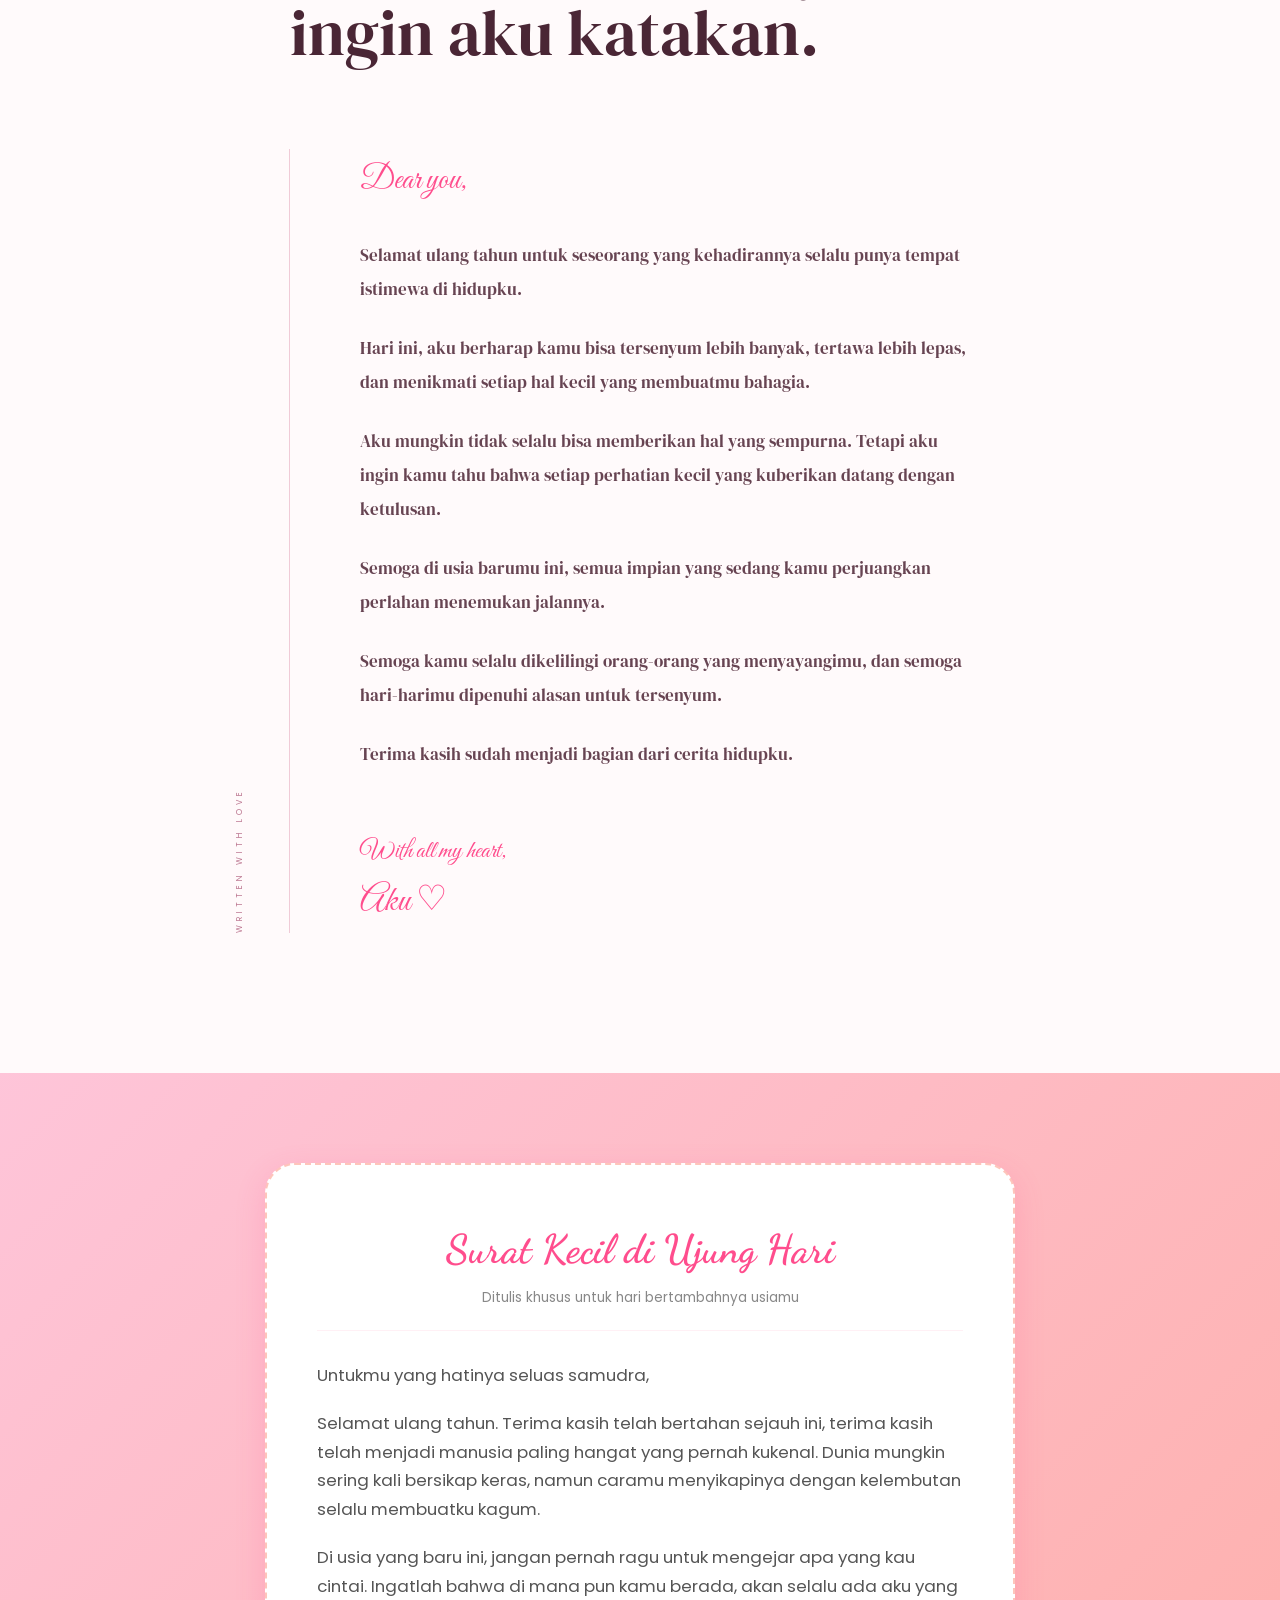
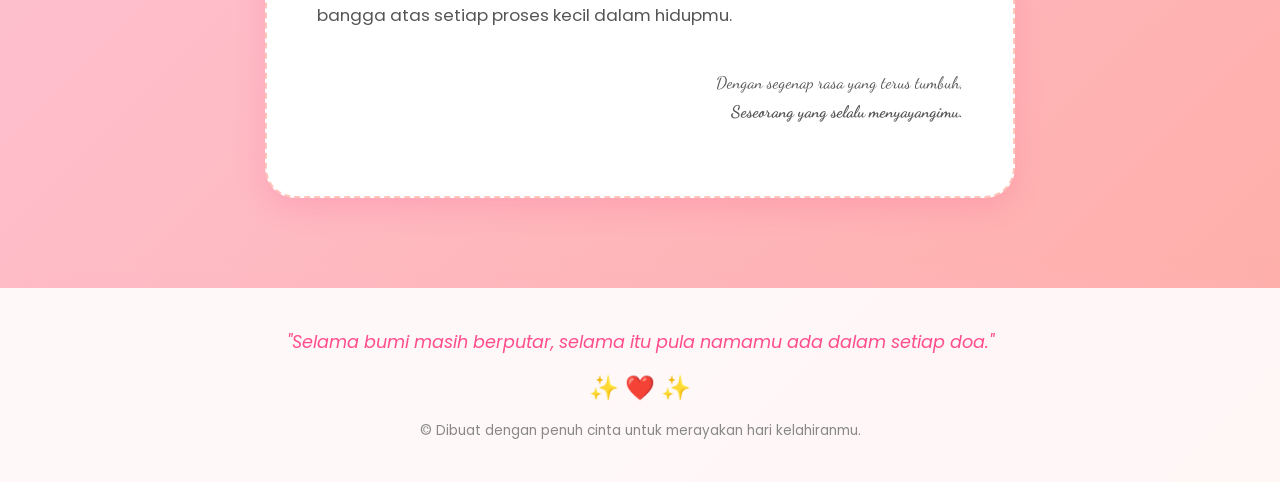
==== commit 7e04fc72: "Update index.html" ====
--- a/index.html
+++ b/index.html
@@ -1,1884 +1,709 @@
-<!DOCTYPE html><html lang="id"><head>
+<!DOCTYPE html>
+<html lang="id">
+<head>
     <meta charset="UTF-8">
-    <meta name="viewport" content="width=device-width, initial-scale=1.0"><meta name="description" content="Selamat Ulang Tahun Untuk Semesta Kecilku">
-
-<title>Selamat Ulang Tahun Sayanggggg ❤️</title>
-
-<link rel="stylesheet" href="randomm.css">
-
-</head><body><!-- =========================================================
+    <meta name="viewport" content="width=device-width, initial-scale=1.0">
+    <meta name="description" content="Selamat Ulang Tahun Untuk Semesta Kecilku">
+
+    <title>Selamat Ulang Tahun Sayanggggg ❤️</title>
+
+    <!-- CSS HARUS TERPISAH -->
+    <link rel="stylesheet" href="randomm.css">
+</head>
+
+<body>
+
+<!-- =========================================================
      HEADER
-========================================================= --><header class="main-header"><div class="container header-container">
-
-    <!-- LOGO -->
-    <div class="logo">
-        <a href="#hero">Satu Renjana</a>
+========================================================= -->
+
+<header class="main-header">
+
+    <div class="container header-container">
+
+        <div class="logo">
+            <a href="#hero">Satu Renjana</a>
+        </div>
+
+        <nav class="navbar">
+            <ul class="nav-list">
+
+                <li class="nav-item">
+                    <a href="#hero" class="nav-link active">
+                        Awal
+                    </a>
+                </li>
+
+                <li class="nav-item">
+                    <a href="#puisi" class="nav-link">
+                        Bait Kata
+                    </a>
+                </li>
+
+                <li class="nav-item">
+                    <a href="#kenangan" class="nav-link">
+                        Mozaik Usia
+                    </a>
+                </li>
+
+                <li class="nav-item">
+                    <a href="#letter" class="nav-link">
+                        Dear You
+                    </a>
+                </li>
+
+                <li class="nav-item">
+                    <a href="#surat" class="nav-link">
+                        Surat Rahasia
+                    </a>
+                </li>
+
+            </ul>
+        </nav>
+
+        <div class="header-actions">
+            <button class="btn btn-music" id="musicToggle">
+                🎵 Putar Melodi
+            </button>
+        </div>
+
     </div>
 
-
-    <!-- NAVIGASI -->
-    <nav class="navbar">
-
-        <ul class="nav-list">
-
-            <li class="nav-item">
-                <a href="#hero" class="nav-link active">
-                    Awal
+</header>
+
+
+<!-- =========================================================
+     HERO
+========================================================= -->
+
+<section id="hero" class="hero-section">
+
+    <div class="container hero-container">
+
+        <div class="hero-content">
+
+            <span class="birthday-badge">
+                Hari Istimewa Sang Rembulan
+            </span>
+
+            <h1 class="hero-title">
+                Selamat Ulang Tahun Sayangg,
+                Untukmu yang Menjelma Rumah
+            </h1>
+
+            <p class="hero-subtitle">
+                "Di antara miliaran detik yang berputar di semesta,
+                detik saat kamu dilahirkan adalah alasan mengapa
+                duniaku kini penuh dengan warna."
+            </p>
+
+            <div class="hero-buttons">
+
+                <a href="#puisi" class="btn btn-primary btn-lg">
+                    Ayo Pencett Babee
                 </a>
-            </li>
-
-            <li class="nav-item">
-                <a href="#puisi" class="nav-link">
-                    Bait Kata
+
+                <a href="#letter" class="btn btn-secondary btn-lg">
+                    Buka Ini Sayangg
                 </a>
-            </li>
-
-            <li class="nav-item">
-                <a href="#kenangan" class="nav-link">
-                    Mozaik Usia
-                </a>
-            </li>
-
-            <li class="nav-item">
-                <a href="#letter" class="nav-link">
-                    Dear You
-                </a>
-            </li>
-
-            <li class="nav-item">
-                <a href="#surat" class="nav-link">
-                    Surat Rahasia
-                </a>
-            </li>
-
-        </ul>
-
-    </nav>
-
-
-    <!-- MUSIK -->
-    <div class="header-actions">
-
-        <button class="btn btn-music" id="musicToggle">
-            🎵 Putar Melodi
-        </button>
+
+            </div>
+
+        </div>
+
+        <!-- FOTO UTAMA -->
+        <div class="hero-image-frame">
+
+            <img
+                src="lennaa.jpeg"
+                alt="Foto Sang Kekasih"
+                class="profile-img"
+            >
+
+        </div>
 
     </div>
 
-</div>
-
-</header><!-- =========================================================
-     HERO
-========================================================= --><section id="hero" class="hero-section"><div class="container hero-container">
-
-    <div class="hero-content">
-
-        <span class="birthday-badge">
-            Hari Istimewa Sang Rembulan
-        </span>
-
-
-        <h1 class="hero-title">
-            Selamat Ulang Tahun Sayangg,
-            Untukmu yang Menjelma Rumah
-        </h1>
-
-
-        <p class="hero-subtitle">
-            "Di antara miliaran detik yang berputar di semesta,
-            detik saat kamu dilahirkan adalah alasan mengapa
-            duniaku kini penuh dengan warna."
-        </p>
-
-
-        <div class="hero-buttons">
-
-            <a href="#puisi" class="btn btn-primary btn-lg">
-                Ayo Pencett Babee
-            </a>
-
-            <a href="#letter" class="btn btn-secondary btn-lg">
-                Buka Ini Sayangg
-            </a>
+</section>
+
+
+<!-- =========================================================
+     MAIN
+========================================================= -->
+
+<main class="main-content">
+
+
+<!-- =========================================================
+     PUISI
+========================================================= -->
+
+<section id="puisi" class="poetry-section">
+
+    <div class="container">
+
+        <div class="section-title">
+
+            <h2>
+                Bait Kata dalam Barisan Usia
+            </h2>
+
+            <p>
+                Sebuah persembahan kecil dari jiwa yang selalu mengagumimu.
+            </p>
+
+        </div>
+
+
+        <div class="poetry-grid">
+
+            <article class="poetry-card">
+
+                <div class="card-icon">
+                    🕯️
+                </div>
+
+                <h3>
+                    Lilin yang Tak Pernah Padam
+                </h3>
+
+                <p class="poem-text">
+                    Bukan tentang berapa banyak lilin yang kau tiup hari ini,
+                    <br>
+                    melainkan tentang hangatnya senyummu yang selalu meredakan gelisahku.
+                    <br>
+                    Teruslah menyala, tanpa perlu takut redup dimakan waktu.
+                </p>
+
+            </article>
+
+
+            <article class="poetry-card">
+
+                <div class="card-icon">
+                    🌙
+                </div>
+
+                <h3>
+                    Penjaga Sunyi
+                </h3>
+
+                <p class="poem-text">
+                    Di saat malam merayap pelan dan duniaku terasa bising,
+                    <br>
+                    hadirmu adalah keheningan yang paling menenangkan.
+                    <br>
+                    Terima kasih telah lahir dan tumbuh menjadi sosok yang begitu luar biasa.
+                </p>
+
+            </article>
+
+
+            <article class="poetry-card">
+
+                <div class="card-icon">
+                    🌸
+                </div>
+
+                <h3>
+                    Pekarangan Musim Bunga
+                </h3>
+
+                <p class="poem-text">
+                    Setiap tahun yang bertambah pada usiamu,
+                    <br>
+                    adalah kelopak bunga baru yang bermekaran di dalam dadaku.
+                    <br>
+                    Mekarlah dengan indah, sebab seluruh dunia berhak melihat pesonamu.
+                </p>
+
+            </article>
 
         </div>
 
     </div>
 
-
-    <!-- FOTO UTAMA -->
-
-    <div class="hero-image-frame">
-
-        <img
-            src="lennaa.jpeg"
-            alt="Foto Sang Kekasih"
-            class="profile-img"
-        >
+</section>
+
+
+<!-- =========================================================
+     GALERI 10 FOTO
+========================================================= -->
+
+<section id="kenangan" class="gallery-section">
+
+    <div class="container">
+
+        <div class="section-title">
+
+            <h2>
+                Wajah Yang Akan Abadi Di Hatiku
+            </h2>
+
+            <p>
+                Beberapa Foto Bidadariku
+            </p>
+
+        </div>
+
+
+        <div class="gallery-grid">
+
+
+            <!-- FOTO 1 -->
+
+            <div class="gallery-item">
+
+                <img
+                    src="lennas.jpeg"
+                    alt="Kenangan 1"
+                >
+
+                <div class="gallery-overlay">
+
+                    <h4>
+                        Awal Cerita Kita
+                    </h4>
+
+                    <p>
+                        Saat kita belum sama-sama mengenal.
+                    </p>
+
+                </div>
+
+            </div>
+
+
+            <!-- FOTO 2 -->
+
+            <div class="gallery-item">
+
+                <img
+                    src="naa.jpeg"
+                    alt="Kenangan 2"
+                >
+
+                <div class="gallery-overlay">
+
+                    <h4>
+                        Jejak Langkah
+                    </h4>
+
+                    <p>
+                        Setiap momen bersamamu selalu berarti.
+                    </p>
+
+                </div>
+
+            </div>
+
+
+            <!-- FOTO 3 -->
+
+            <div class="gallery-item">
+
+                <img
+                    src="na.jpeg"
+                    alt="Kenangan 3"
+                >
+
+                <div class="gallery-overlay">
+
+                    <h4>
+                        Binar di Matamu
+                    </h4>
+
+                    <p>
+                        Senyummu selalu punya cerita.
+                    </p>
+
+                </div>
+
+            </div>
+
+
+            <!-- FOTO 4 -->
+
+            <div class="gallery-item">
+
+                <img
+                    src="naaa.jpeg"
+                    alt="Kenangan 4"
+                >
+
+                <div class="gallery-overlay">
+
+                    <h4>
+                        Sore yang Hangat
+                    </h4>
+
+                    <p>
+                        Momen sederhana yang tidak terlupakan.
+                    </p>
+
+                </div>
+
+            </div>
+
+
+            <!-- FOTO 5 -->
+
+            <div class="gallery-item">
+
+                <img
+                    src="lna.jpeg"
+                    alt="Kenangan 5"
+                >
+
+                <div class="gallery-overlay">
+
+                    <h4>
+                        Satu Momen
+                    </h4>
+
+                    <p>
+                        Satu foto, satu kenangan.
+                    </p>
+
+                </div>
+
+            </div>
+
+
+            <!-- FOTO 6 -->
+
+            <div class="gallery-item">
+
+                <img
+                    src="lnna.jpeg"
+                    alt="Kenangan 6"
+                >
+
+                <div class="gallery-overlay">
+
+                    <h4>
+                        Senyum Kecil
+                    </h4>
+
+                    <p>
+                        Hal kecil yang selalu membuat bahagia.
+                    </p>
+
+                </div>
+
+            </div>
+
+
+            <!-- FOTO 7 -->
+
+            <div class="gallery-item">
+
+                <img
+                    src="lnnn.jpeg"
+                    alt="Kenangan 7"
+                >
+
+                <div class="gallery-overlay">
+
+                    <h4>
+                        Hari yang Indah
+                    </h4>
+
+                    <p>
+                        Kenangan yang ingin selalu disimpan.
+                    </p>
+
+                </div>
+
+            </div>
+
+
+            <!-- FOTO 8 -->
+
+            <div class="gallery-item">
+
+                <img
+                    src="len.jpeg"
+                    alt="Kenangan 8"
+                >
+
+                <div class="gallery-overlay">
+
+                    <h4>
+                        Untukmu
+                    </h4>
+
+                    <p>
+                        Karena setiap foto punya kisahnya sendiri.
+                    </p>
+
+                </div>
+
+            </div>
+
+
+            <!-- FOTO 9 -->
+
+            <div class="gallery-item">
+
+                <img
+                    src="llna.jpeg"
+                    alt="Kenangan 9"
+                >
+
+                <div class="gallery-overlay">
+
+                    <h4>
+                        Memori Manis
+                    </h4>
+
+                    <p>
+                        Salah satu momen yang ingin dikenang.
+                    </p>
+
+                </div>
+
+            </div>
+
+
+            <!-- FOTO 10 -->
+
+            <div class="gallery-item">
+
+                <img
+                    src="nas.jpeg"
+                    alt="Kenangan 10"
+                >
+
+                <div class="gallery-overlay">
+
+                    <h4>
+                        Forever Memory
+                    </h4>
+
+                    <p>
+                        Terima kasih untuk setiap kenangan.
+                    </p>
+
+                </div>
+
+            </div>
+
+        </div>
 
     </div>
 
-</div>
-
-</section><!-- =========================================================
-     MAIN
-========================================================= --><main class="main-content"><!-- =========================================================
-     PUISI
-========================================================= --><section id="puisi" class="poetry-section"><div class="container">
-
-    <div class="section-title">
-
-        <h2>
-            Bait Kata dalam Barisan Usia
-        </h2>
-
-        <p>
-            Sebuah persembahan kecil dari jiwa yang selalu mengagumimu.
-        </p>
+</section>
+
+
+<!-- =========================================================
+     DEAR YOU
+========================================================= -->
+
+<section id="letter" class="letter-section">
+
+    <div class="container">
+
+        <div class="section-heading">
+
+            <p class="section-number">
+                01 — A LETTER FOR YOU
+            </p>
+
+            <p class="script">
+                Untukmu, sayang...
+            </p>
+
+            <h2>
+                Ada beberapa hal
+                yang ingin aku katakan.
+            </h2>
+
+        </div>
+
+
+        <div class="letter-layout">
+
+            <div class="letter-side">
+
+                <span class="vertical-text">
+                    WRITTEN WITH LOVE
+                </span>
+
+            </div>
+
+
+            <article class="letter">
+
+                <p class="letter-intro">
+                    Dear you,
+                </p>
+
+                <p>
+                    Selamat ulang tahun untuk seseorang
+                    yang kehadirannya selalu punya tempat
+                    istimewa di hidupku.
+                </p>
+
+                <p>
+                    Hari ini, aku berharap kamu bisa
+                    tersenyum lebih banyak, tertawa lebih
+                    lepas, dan menikmati setiap hal kecil
+                    yang membuatmu bahagia.
+                </p>
+
+                <p>
+                    Aku mungkin tidak selalu bisa
+                    memberikan hal yang sempurna.
+                    Tetapi aku ingin kamu tahu bahwa
+                    setiap perhatian kecil yang kuberikan
+                    datang dengan ketulusan.
+                </p>
+
+                <p>
+                    Semoga di usia barumu ini, semua
+                    impian yang sedang kamu perjuangkan
+                    perlahan menemukan jalannya.
+                </p>
+
+                <p>
+                    Semoga kamu selalu dikelilingi
+                    orang-orang yang menyayangimu,
+                    dan semoga hari-harimu dipenuhi
+                    alasan untuk tersenyum.
+                </p>
+
+                <p>
+                    Terima kasih sudah menjadi bagian
+                    dari cerita hidupku.
+                </p>
+
+
+                <div class="letter-signature">
+
+                    <span>
+                        With all my heart,
+                    </span>
+
+                    <strong>
+                        Aku ♡
+                    </strong>
+
+                </div>
+
+            </article>
+
+        </div>
 
     </div>
 
-
-    <div class="poetry-grid">
-
-
-        <!-- PUISI 1 -->
-
-        <article class="poetry-card">
-
-            <div class="card-icon">
-                🕯️
-            </div>
-
-            <h3>
-                Lilin yang Tak Pernah Padam
-            </h3>
-
-            <p class="poem-text">
-
-                Bukan tentang berapa banyak lilin yang kau tiup hari ini,
-                <br>
-
-                melainkan tentang hangatnya senyummu yang selalu meredakan gelisahku.
-                <br>
-
-                Teruslah menyala, tanpa perlu takut redup dimakan waktu.
-
+</section>
+
+
+<!-- =========================================================
+     SURAT RAHASIA
+========================================================= -->
+
+<section id="surat" class="letter-section secret-letter-section">
+
+    <div class="container">
+
+        <div class="letter-wrapper">
+
+            <div class="letter-header">
+
+                <h2>
+                    Surat Kecil di Ujung Hari
+                </h2>
+
+                <span class="letter-date">
+                    Ditulis khusus untuk hari bertambahnya usiamu
+                </span>
+
+            </div>
+
+
+            <div class="letter-body">
+
+                <p>
+                    Untukmu yang hatinya seluas samudra,
+                </p>
+
+                <p>
+                    Selamat ulang tahun. Terima kasih telah
+                    bertahan sejauh ini, terima kasih telah
+                    menjadi manusia paling hangat yang pernah
+                    kukenal. Dunia mungkin sering kali bersikap
+                    keras, namun caramu menyikapinya dengan
+                    kelembutan selalu membuatku kagum.
+                </p>
+
+                <p>
+                    Di usia yang baru ini, jangan pernah ragu
+                    untuk mengejar apa yang kau cintai.
+                    Ingatlah bahwa di mana pun kamu berada,
+                    akan selalu ada aku yang bangga atas setiap
+                    proses kecil dalam hidupmu.
+                </p>
+
+                <p class="letter-closing">
+                    Dengan segenap rasa yang terus tumbuh,
+
+                    <br>
+
+                    <strong>
+                        Seseorang yang selalu menyayangimu.
+                    </strong>
+                </p>
+
+            </div>
+
+        </div>
+
+    </div>
+
+</section>
+
+
+</main>
+
+
+<!-- =========================================================
+     FOOTER
+========================================================= -->
+
+<footer class="main-footer">
+
+    <div class="container">
+
+        <div class="footer-content">
+
+            <p class="footer-quote">
+                "Selama bumi masih berputar, selama itu pula
+                namamu ada dalam setiap doa."
             </p>
 
-        </article>
-
-
-
-        <!-- PUISI 2 -->
-
-        <article class="poetry-card">
-
-            <div class="card-icon">
-                🌙
-            </div>
-
-            <h3>
-                Penjaga Sunyi
-            </h3>
-
-            <p class="poem-text">
-
-                Di saat malam merayap pelan dan duniaku terasa bising,
-                <br>
-
-                hadirmu adalah keheningan yang paling menenangkan.
-                <br>
-
-                Terima kasih telah lahir dan tumbuh menjadi sosok yang begitu luar biasa.
-
+            <div class="footer-heart">
+                ✨ ❤️ ✨
+            </div>
+
+            <p class="copyright">
+                &copy; Dibuat dengan penuh cinta untuk merayakan
+                hari kelahiranmu.
             </p>
 
-        </article>
-
-
-
-        <!-- PUISI 3 -->
-
-        <article class="poetry-card">
-
-            <div class="card-icon">
-                🌸
-            </div>
-
-            <h3>
-                Pekarangan Musim Bunga
-            </h3>
-
-            <p class="poem-text">
-
-                Setiap tahun yang bertambah pada usiamu,
-                <br>
-
-                adalah kelopak bunga baru yang bermekaran di dalam dadaku.
-                <br>
-
-                Mekarlah dengan indah, sebab seluruh dunia berhak melihat pesonamu.
-
-            </p>
-
-        </article>
+        </div>
 
     </div>
 
-</div>
-
-</section>
-    
-@import url('https://fonts.googleapis.com/css2?family=Dancing+Script:wght@600;700&family=Poppins:wght@300;400;600&family=DM+Serif+Display:ital@0;1&family=Great+Vibes&display=swap');
-
-/* =========================================================
-GLOBAL VARIABLES
-========================================================= */
-
-:root {
-    --pink-primary: #ff4d8d;
-    --pink-secondary: #ff75a0;
-    --pink-light: #fff0f5;
-    --pink-soft: #fec5bb;
-    --pink-dark: #d62ad0;
-
-    --gradient-bg:
-        linear-gradient(
-            135deg,
-            #ff9a9e 0%,
-            #fecfef 50%,
-            #feada6 100%
-        );
-
-    --gradient-card:
-        linear-gradient(
-            145deg,
-            rgba(255, 255, 255, 0.9),
-            rgba(255, 228, 230, 0.7)
-        );
-
-    --shadow-soft:
-        0 10px 30px rgba(255, 77, 141, 0.2);
-
-    --shadow-glow:
-        0 0 20px rgba(255, 117, 160, 0.6);
-}
-
-
-/* =========================================================
-RESET
-========================================================= */
-
-* {
-    margin: 0;
-    padding: 0;
-    box-sizing: border-box;
-    scroll-behavior: smooth;
-}
-
-html {
-    width: 100%;
-    overflow-x: hidden;
-}
-
-body {
-    font-family: 'Poppins', sans-serif;
-    background: var(--gradient-bg);
-    color: #4a4a4a;
-    line-height: 1.7;
-    min-height: 100vh;
-    overflow-x: hidden;
-    width: 100%;
-}
-
-img {
-    max-width: 100%;
-}
-
-.container {
-    width: 100%;
-    max-width: 1100px;
-    margin: 0 auto;
-    padding-left: 20px;
-    padding-right: 20px;
-}
-
-
-/* =========================================================
-ANIMATIONS
-========================================================= */
-
-@keyframes float {
-    0%, 100% {
-        transform: translateY(0);
-    }
-
-    50% {
-        transform: translateY(-12px);
-    }
-}
-
-@keyframes pulseGlow {
-    0%, 100% {
-        box-shadow: 0 0 15px rgba(255, 77, 141, 0.4);
-        transform: scale(1);
-    }
-
-    50% {
-        box-shadow: 0 0 30px rgba(255, 77, 141, 0.8);
-        transform: scale(1.03);
-    }
-}
-
-@keyframes fadeInUp {
-    from {
-        opacity: 0;
-        transform: translateY(30px);
-    }
-
-    to {
-        opacity: 1;
-        transform: translateY(0);
-    }
-}
-
-@keyframes heartBeat {
-    0%, 70%, 100% {
-        transform: scale(1);
-    }
-
-    14% {
-        transform: scale(1.3);
-    }
-
-    28% {
-        transform: scale(1);
-    }
-
-    42% {
-        transform: scale(1.3);
-    }
-}
-
-
-/* =========================================================
-HEADER
-========================================================= */
-
-.main-header {
-    position: fixed;
-    top: 0;
-    left: 0;
-    width: 100%;
-
-    background: rgba(255, 255, 255, 0.88);
-
-    backdrop-filter: blur(12px);
-    -webkit-backdrop-filter: blur(12px);
-
-    z-index: 1000;
-
-    box-shadow:
-        0 4px 20px rgba(255, 182, 193, 0.3);
-
-    padding: 12px 0;
-}
-
-.header-container {
-    display: flex;
-    align-items: center;
-    justify-content: space-between;
-
-    gap: 15px;
-    flex-wrap: wrap;
-}
-
-
-/* =========================================================
-LOGO
-========================================================= */
-
-.logo {
-    flex-shrink: 0;
-}
-
-.logo a {
-    font-family: 'Dancing Script', cursive;
-
-    font-size: 2rem;
-    font-weight: 700;
-
-    color: var(--pink-primary);
-
-    text-decoration: none;
-    white-space: nowrap;
-}
-
-
-/* =========================================================
-NAVIGATION
-========================================================= */
-
-.navbar {
-    flex: 1;
-    min-width: 0;
-}
-
-.nav-list {
-    display: flex;
-    align-items: center;
-    justify-content: center;
-
-    flex-wrap: wrap;
-    gap: 8px;
-
-    list-style: none;
-    width: 100%;
-}
-
-.nav-item {
-    list-style: none;
-}
-
-.nav-link {
-    display: block;
-
-    text-decoration: none;
-
-    color: #666;
-
-    font-weight: 600;
-    font-size: 0.85rem;
-
-    padding: 8px 14px;
-
-    border-radius: 50px;
-
-    background: rgba(255, 255, 255, 0.75);
-
-    border:
-        1px solid
-        rgba(255, 117, 160, 0.25);
-
-    transition: all 0.3s ease;
-
-    white-space: nowrap;
-}
-
-.nav-link:hover {
-    color: white;
-
-    background:
-        linear-gradient(
-            45deg,
-            var(--pink-primary),
-            var(--pink-secondary)
-        );
-
-    transform: translateY(-2px);
-
-    box-shadow:
-        0 5px 15px
-        rgba(255, 77, 141, 0.25);
-}
-
-.nav-link.active {
-    color: white;
-
-    background:
-        linear-gradient(
-            45deg,
-            var(--pink-primary),
-            var(--pink-secondary)
-        );
-
-    box-shadow:
-        0 5px 15px
-        rgba(255, 77, 141, 0.25);
-}
-
-
-/* =========================================================
-HEADER MUSIC
-========================================================= */
-
-.header-actions {
-    flex-shrink: 0;
-}
-
-.btn {
-    display: inline-block;
-
-    padding: 12px 28px;
-
-    border-radius: 50px;
-
-    text-decoration: none;
-
-    font-weight: 600;
-
-    border: none;
-
-    cursor: pointer;
-
-    transition:
-        all 0.4s
-        cubic-bezier(
-            0.175,
-            0.885,
-            0.32,
-            1.275
-        );
-}
-
-.btn-music {
-    background: #ffe6ee;
-
-    color: var(--pink-primary);
-
-    font-size: 0.85rem;
-
-    padding: 9px 16px;
-
-    animation: pulseGlow 3s infinite;
-
-    white-space: nowrap;
-}
-
-
-/* =========================================================
-BUTTONS
-========================================================= */
-
-.btn-primary {
-    background:
-        linear-gradient(
-            45deg,
-            var(--pink-primary),
-            var(--pink-secondary)
-        );
-
-    color: white;
-
-    box-shadow: var(--shadow-soft);
-}
-
-.btn-primary:hover {
-    transform:
-        translateY(-4px)
-        scale(1.05);
-
-    box-shadow: var(--shadow-glow);
-}
-
-.btn-secondary {
-    background: white;
-
-    color: var(--pink-primary);
-
-    border:
-        2px solid
-        var(--pink-secondary);
-}
-
-.btn-secondary:hover {
-    background: var(--pink-light);
-
-    transform:
-        translateY(-4px);
-}
-
-
-/* =========================================================
-HERO
-========================================================= */
-
-.hero-section {
-    padding:
-        170px 0 90px;
-
-    min-height: 80vh;
-
-    display: flex;
-
-    align-items: center;
-}
-
-.hero-container {
-    display: grid;
-
-    grid-template-columns:
-        1.2fr 0.8fr;
-
-    gap: 40px;
-
-    align-items: center;
-}
-
-.birthday-badge {
-    background: white;
-
-    color: var(--pink-primary);
-
-    padding: 6px 18px;
-
-    border-radius: 20px;
-
-    font-size: 0.85rem;
-
-    font-weight: 600;
-
-    box-shadow: var(--shadow-soft);
-
-    display: inline-block;
-
-    margin-bottom: 15px;
-
-    animation: fadeInUp 1s ease;
-}
-
-.hero-title {
-    font-family:
-        'Dancing Script',
-        cursive;
-
-    font-size: 3.2rem;
-
-    color: #800f2f;
-
-    line-height: 1.2;
-
-    margin-bottom: 20px;
-
-    animation: fadeInUp 1.2s ease;
-}
-
-.hero-subtitle {
-    font-style: italic;
-
-    color: #555;
-
-    font-size: 1.1rem;
-
-    margin-bottom: 30px;
-
-    animation: fadeInUp 1.4s ease;
-}
-
-.hero-buttons {
-    display: flex;
-
-    flex-wrap: wrap;
-
-    gap: 15px;
-
-    animation: fadeInUp 1.6s ease;
-}
-
-.hero-image-frame {
-    position: relative;
-
-    text-align: center;
-
-    animation:
-        float 5s ease-in-out infinite;
-}
-
-
-/* =========================================================
-FOTO UTAMA / HERO
-TIDAK DIUBAH OLEH GALERI
-========================================================= */
-
-.profile-img {
-    width: 100%;
-
-    max-width: 380px;
-
-    border-radius: 30px;
-
-    border: 8px solid white;
-
-    box-shadow: var(--shadow-soft);
-
-    transition:
-        transform 0.5s ease;
-}
-
-.profile-img:hover {
-    transform:
-        scale(1.03);
-}
-
-
-/* =========================================================
-SECTION TITLE
-========================================================= */
-
-.section-title {
-    text-align: center;
-
-    margin-bottom: 50px;
-}
-
-.section-title h2 {
-    font-family:
-        'Dancing Script',
-        cursive;
-
-    font-size: 2.8rem;
-
-    color: var(--pink-primary);
-}
-
-.section-title p {
-    color: #777;
-
-    font-size: 0.95rem;
-}
-
-
-/* =========================================================
-POETRY
-========================================================= */
-
-.poetry-section {
-    padding: 80px 0;
-}
-
-.poetry-grid {
-    display: grid;
-
-    grid-template-columns:
-        repeat(
-            auto-fit,
-            minmax(280px, 1fr)
-        );
-
-    gap: 30px;
-}
-
-.poetry-card {
-    background:
-        var(--gradient-card);
-
-    padding: 35px 25px;
-
-    border-radius: 24px;
-
-    border:
-        1px solid
-        rgba(255, 255, 255, 0.8);
-
-    box-shadow:
-        var(--shadow-soft);
-
-    text-align: center;
-
-    transition:
-        all 0.4s ease;
-}
-
-.poetry-card:hover {
-    transform:
-        translateY(-10px);
-
-    box-shadow:
-        var(--shadow-glow);
-
-    background: white;
-}
-
-.card-icon {
-    font-size: 2.5rem;
-
-    margin-bottom: 15px;
-
-    display: inline-block;
-
-    animation:
-        heartBeat 2.5s infinite;
-}
-
-.poetry-card h3 {
-    color:
-        var(--pink-primary);
-
-    margin-bottom:
-        15px;
-}
-
-.poem-text {
-    font-size:
-        0.95rem;
-
-    color:
-        #666;
-
-    line-height:
-        1.8;
-}
-
-
-/* =========================================================
-GALLERY 10 FOTO
-========================================================= */
-
-/*
-    BAGIAN INI KHUSUS 10 FOTO.
-    TIDAK MENGUBAH .profile-img.
-*/
-
-.gallery-section {
-    padding: 80px 0;
-}
-
-.gallery-grid {
-    display: grid;
-
-    grid-template-columns:
-        repeat(4, 1fr);
-
-    gap: 18px;
-
-    width: 100%;
-
-    max-width: 950px;
-
-    margin: 0 auto;
-}
-
-.gallery-item {
-    position: relative;
-
-    width: 100%;
-
-    aspect-ratio: 3 / 4;
-
-    border-radius: 16px;
-
-    overflow: hidden;
-
-    background: #fff;
-
-    box-shadow:
-        var(--shadow-soft);
-}
-
-.gallery-item img {
-    width: 100%;
-
-    height: 100%;
-
-    display: block;
-
-    object-fit: cover;
-
-    object-position: center;
-
-    transition:
-        transform 0.5s ease;
-}
-
-.gallery-overlay {
-    position: absolute;
-
-    inset: 0;
-
-    background:
-        linear-gradient(
-            to top,
-            rgba(255, 77, 141, 0.85),
-            transparent
-        );
-
-    display: flex;
-
-    flex-direction: column;
-
-    justify-content: flex-end;
-
-    padding: 12px;
-
-    color: white;
-
-    opacity: 0;
-
-    transition:
-        opacity 0.3s ease;
-}
-
-.gallery-overlay h4 {
-    font-size: 13px;
-
-    margin-bottom: 3px;
-}
-
-.gallery-overlay p {
-    font-size: 10px;
-
-    line-height: 1.4;
-}
-
-.gallery-item:hover img {
-    transform:
-        scale(1.08);
-}
-
-.gallery-item:hover .gallery-overlay {
-    opacity: 1;
-}
-
-
-/* =========================================================
-TABLET
-3 FOTO PER BARIS
-========================================================= */
-
-@media (max-width: 768px) {
-
-    .gallery-grid {
-        grid-template-columns:
-            repeat(3, 1fr);
-
-        gap: 12px;
-
-        max-width: 600px;
-    }
-
-    .gallery-item {
-        border-radius: 13px;
-    }
-}
-
-
-/* =========================================================
-DEAR YOU
-========================================================= */
-
-#letter.letter-section {
-    padding:
-        140px 0;
-
-    background:
-        #fffafb;
-}
-
-#letter .section-heading {
-    max-width:
-        700px;
-
-    margin:
-        0 auto 80px;
-}
-
-#letter .section-number {
-    font-size:
-        8px;
-
-    letter-spacing:
-        4px;
-
-    color:
-        #c05b7c;
-
-    font-weight:
-        600;
-}
-
-#letter .script {
-    font-family:
-        "Great Vibes",
-        cursive;
-
-    font-size:
-        38px;
-
-    color:
-        var(--pink-primary);
-
-    margin:
-        18px 0 8px;
-}
-
-#letter .section-heading h2 {
-    font-family:
-        "DM Serif Display",
-        serif;
-
-    font-size:
-        clamp(
-            40px,
-            5vw,
-            65px
-        );
-
-    font-weight:
-        400;
-
-    line-height:
-        1.1;
-
-    color:
-        #4a2635;
-}
-
-
-/* =========================================================
-LETTER LAYOUT
-========================================================= */
-
-#letter .letter-layout {
-    display:
-        grid;
-
-    grid-template-columns:
-        100px 1fr;
-
-    max-width:
-        900px;
-
-    margin:
-        auto;
-}
-
-#letter .letter-side {
-    display:
-        flex;
-
-    justify-content:
-        center;
-
-    border-right:
-        1px solid
-        #f0cbd7;
-}
-
-#letter .vertical-text {
-    writing-mode:
-        vertical-rl;
-
-    transform:
-        rotate(180deg);
-
-    font-size:
-        8px;
-
-    letter-spacing:
-        4px;
-
-    color:
-        #bd7892;
-}
-
-#letter .letter {
-    max-width:
-        680px;
-
-    padding-left:
-        70px;
-}
-
-#letter .letter p {
-    font-family:
-        "DM Serif Display",
-        serif;
-
-    font-size:
-        17px;
-
-    line-height:
-        2;
-
-    color:
-        #674452;
-
-    margin-bottom:
-        25px;
-}
-
-#letter .letter .letter-intro {
-    font-family:
-        "Great Vibes",
-        cursive !important;
-
-    color:
-        var(--pink-primary) !important;
-
-    font-size:
-        32px !important;
-}
-
-
-/* =========================================================
-SIGNATURE
-========================================================= */
-
-#letter .letter-signature {
-    margin-top:
-        60px;
-
-    display:
-        flex;
-
-    flex-direction:
-        column;
-
-    font-family:
-        "Great Vibes",
-        cursive;
-
-    font-size:
-        25px;
-
-    color:
-        var(--pink-primary);
-}
-
-#letter .letter-signature strong {
-    font-size:
-        35px;
-
-    font-weight:
-        400;
-}
-
-
-/* =========================================================
-SURAT RAHASIA
-========================================================= */
-
-#surat.letter-section {
-    padding:
-        90px 0;
-}
-
-.letter-wrapper {
-    background:
-        #ffffff;
-
-    padding:
-        50px;
-
-    border-radius:
-        30px;
-
-    box-shadow:
-        var(--shadow-soft);
-
-    max-width:
-        750px;
-
-    margin:
-        0 auto;
-
-    position:
-        relative;
-
-    border:
-        2px dashed
-        var(--pink-soft);
-}
-
-.letter-header {
-    text-align:
-        center;
-
-    border-bottom:
-        1px solid
-        var(--pink-light);
-
-    padding-bottom:
-        20px;
-
-    margin-bottom:
-        30px;
-}
-
-.letter-header h2 {
-    font-family:
-        'Dancing Script',
-        cursive;
-
-    font-size:
-        2.5rem;
-
-    color:
-        var(--pink-primary);
-}
-
-.letter-date {
-    font-size:
-        0.85rem;
-
-    color:
-        #888;
-}
-
-.letter-body p {
-    margin-bottom:
-        20px;
-
-    color:
-        #555;
-
-    font-size:
-        1.05rem;
-}
-
-.letter-closing {
-    text-align:
-        right;
-
-    margin-top:
-        40px;
-
-    font-family:
-        'Dancing Script',
-        cursive;
-
-    font-size:
-        1.4rem;
-
-    color:
-        var(--pink-primary);
-}
-
-
-/* =========================================================
-FOOTER
-========================================================= */
-
-.main-footer {
-    background:
-        rgba(255, 255, 255, 0.9);
-
-    padding:
-        40px 0;
-
-    text-align:
-        center;
-
-    box-shadow:
-        0 -5px 20px
-        rgba(255, 182, 193, 0.2);
-}
-
-.footer-quote {
-    font-style:
-        italic;
-
-    color:
-        var(--pink-primary);
-
-    font-size:
-        1.1rem;
-
-    margin-bottom:
-        10px;
-}
-
-.footer-heart {
-    font-size:
-        1.5rem;
-
-    margin:
-        10px 0;
-
-    animation:
-        heartBeat 1.5s infinite;
-}
-
-.copyright {
-    font-size:
-        0.85rem;
-
-    color:
-        #888;
-}
-
-
-/* =========================================================
-TABLET / 900px
-========================================================= */
-
-@media (max-width: 900px) {
-
-    .header-container {
-        justify-content:
-            center;
-    }
-
-    .logo {
-        width:
-            100%;
-
-        text-align:
-            center;
-    }
-
-    .navbar {
-        width:
-            100%;
-
-        flex:
-            none;
-    }
-
-    .header-actions {
-        width:
-            100%;
-
-        text-align:
-            center;
-    }
-
-    .hero-container {
-        grid-template-columns:
-            1fr;
-
-        text-align:
-            center;
-    }
-
-    .hero-buttons {
-        justify-content:
-            center;
-    }
-
-    .hero-image-frame {
-        margin-top:
-            20px;
-    }
-}
-
-
-/* =========================================================
-HP
-========================================================= */
-
-@media (max-width: 600px) {
-
-    .container {
-        padding-left:
-            15px;
-
-        padding-right:
-            15px;
-    }
-
-
-    /* =====================================================
-       HEADER
-    ===================================================== */
-
-    .main-header {
-        padding:
-            10px 0;
-    }
-
-    .logo a {
-        font-size:
-            1.7rem;
-    }
-
-    .nav-list {
-        display:
-            flex;
-
-        flex-wrap:
-            wrap;
-
-        justify-content:
-            center;
-
-        gap:
-            6px;
-
-        width:
-            100%;
-    }
-
-    .nav-item {
-        flex:
-            0 0 auto;
-    }
-
-    .nav-link {
-        font-size:
-            0.72rem;
-
-        padding:
-            7px 10px;
-    }
-
-    .btn-music {
-        font-size:
-            0.78rem;
-
-        padding:
-            8px 14px;
-    }
-
-
-    /* =====================================================
-       HERO
-       TIDAK MENGUBAH UKURAN FOTO HERO
-    ===================================================== */
-
-    .hero-section {
-        padding:
-            230px 0 70px;
-    }
-
-    .hero-title {
-        font-size:
-            2.4rem;
-    }
-
-    .hero-subtitle {
-        font-size:
-            0.95rem;
-    }
-
-    .hero-buttons {
-        flex-direction:
-            column;
-
-        align-items:
-            center;
-    }
-
-    .hero-buttons .btn {
-        width:
-            100%;
-
-        max-width:
-            280px;
-
-        text-align:
-            center;
-    }
-
-
-    /* =====================================================
-       SECTION
-    ===================================================== */
-
-    .section-title h2 {
-        font-size:
-            2.2rem;
-    }
-
-
-    /* =====================================================
-       GALERI 10 FOTO KHUSUS HP
-       
-       1  2  3  4
-       5  6  7
-       8  9  10
-    ===================================================== */
-
-    .gallery-section {
-        padding:
-            60px 12px;
-    }
-
-    .gallery-section .container {
-        padding-left:
-            0;
-
-        padding-right:
-            0;
-    }
-
-    .gallery-grid {
-        display:
-            grid;
-
-        grid-template-columns:
-            repeat(4, 1fr);
-
-        gap:
-            8px;
-
-        width:
-            100%;
-
-        max-width:
-            none;
-    }
-
-    .gallery-item {
-        width:
-            100%;
-
-        aspect-ratio:
-            3 / 4;
-
-        border-radius:
-            10px;
-    }
-
-    .gallery-item img {
-        width:
-            100%;
-
-        height:
-            100%;
-
-        object-fit:
-            cover;
-    }
-
-    .gallery-overlay {
-        display:
-            none;
-    }
-
-
-    /* =====================================================
-       DEAR YOU
-    ===================================================== */
-
-    #letter.letter-section {
-        padding:
-            90px 0;
-    }
-
-    #letter .section-heading {
-        margin-bottom:
-            50px;
-    }
-
-    #letter .section-heading h2 {
-        font-size:
-            42px;
-    }
-
-    #letter .script {
-        font-size:
-            32px;
-    }
-
-    #letter .letter-layout {
-        grid-template-columns:
-            45px 1fr;
-    }
-
-    #letter .letter {
-        padding-left:
-            20px;
-    }
-
-    #letter .letter p {
-        font-size:
-            15px;
-
-        line-height:
-            1.9;
-    }
-
-    #letter .vertical-text {
-        font-size:
-            6px;
-
-        letter-spacing:
-            2px;
-    }
-
-
-    /* =====================================================
-       SURAT
-    ===================================================== */
-
-    .letter-wrapper {
-        padding:
-            25px 20px;
-
-        border-radius:
-            22px;
-    }
-
-    .letter-header h2 {
-        font-size:
-            2rem;
-    }
-
-    .letter-body p {
-        font-size:
-            0.95rem;
-    }
-
-    .letter-closing {
-        font-size:
-            1.2rem;
-    }
-}
-
-
-/* =========================================================
-HP KECIL
-========================================================= */
-
-@media (max-width: 380px) {
-
-    .nav-link {
-        font-size:
-            0.68rem;
-
-        padding:
-            6px 8px;
-    }
-
-    .hero-section {
-        padding-top:
-            225px;
-    }
-
-    .hero-title {
-        font-size:
-            2.1rem;
-    }
-
-
-    /* =====================================================
-       DEAR YOU
-    ===================================================== */
-
-    #letter .letter-layout {
-        grid-template-columns:
-            35px 1fr;
-    }
-
-    #letter .letter {
-        padding-left:
-            15px;
-    }
-
-
-    /* =====================================================
-       GALERI TETAP 4 KOLOM
-       
-       1  2  3  4
-       5  6  7
-       8  9  10
-    ===================================================== */
-
-    .gallery-grid {
-        grid-template-columns:
-            repeat(4, 1fr);
-
-        gap:
-            6px;
-    }
-
-    .gallery-item {
-        aspect-ratio:
-            3 / 4;
-
-        border-radius:
-            8px;
-    }
-}
-    
-</section><!-- =========================================================
-     DEAR YOU
-========================================================= --><section id="letter" class="letter-section"><div class="container">
-
-
-    <div class="section-heading">
-
-        <p class="section-number">
-            01 — A LETTER FOR YOU
-        </p>
-
-        <p class="script">
-            Untukmu, sayang...
-        </p>
-
-        <h2>
-            Ada beberapa hal
-            yang ingin aku katakan.
-        </h2>
-
-    </div>
-
-
-
-    <div class="letter-layout">
-
-
-        <div class="letter-side">
-
-            <span class="vertical-text">
-                WRITTEN WITH LOVE
-            </span>
-
-        </div>
-
-
-
-        <article class="letter">
-
-            <p class="letter-intro">
-                Dear you,
-            </p>
-
-
-            <p>
-                Selamat ulang tahun untuk seseorang
-                yang kehadirannya selalu punya tempat
-                istimewa di hidupku.
-            </p>
-
-
-            <p>
-                Hari ini, aku berharap kamu bisa
-                tersenyum lebih banyak, tertawa lebih
-                lepas, dan menikmati setiap hal kecil
-                yang membuatmu bahagia.
-            </p>
-
-
-            <p>
-                Aku mungkin tidak selalu bisa
-                memberikan hal yang sempurna.
-                Tetapi aku ingin kamu tahu bahwa
-                setiap perhatian kecil yang kuberikan
-                datang dengan ketulusan.
-            </p>
-
-
-            <p>
-                Semoga di usia barumu ini, semua
-                impian yang sedang kamu perjuangkan
-                perlahan menemukan jalannya.
-            </p>
-
-
-            <p>
-                Semoga kamu selalu dikelilingi
-                orang-orang yang menyayangimu,
-                dan semoga hari-harimu dipenuhi
-                alasan untuk tersenyum.
-            </p>
-
-
-            <p>
-                Terima kasih sudah menjadi bagian
-                dari cerita hidupku.
-            </p>
-
-
-
-            <div class="letter-signature">
-
-                <span>
-                    With all my heart,
-                </span>
-
-                <strong>
-                    Aku ♡
-                </strong>
-
-            </div>
-
-        </article>
-
-    </div>
-
-</div>
-
-</section><!-- =========================================================
-     SURAT RAHASIA
-========================================================= --><section id="surat" class="letter-section secret-letter-section"><div class="container">
-
-    <div class="letter-wrapper">
-
-
-        <div class="letter-header">
-
-            <h2>
-                Surat Kecil di Ujung Hari
-            </h2>
-
-            <span class="letter-date">
-                Ditulis khusus untuk hari bertambahnya usiamu
-            </span>
-
-        </div>
-
-
-
-        <div class="letter-body">
-
-            <p>
-                Untukmu yang hatinya seluas samudra,
-            </p>
-
-
-            <p>
-                Selamat ulang tahun. Terima kasih telah
-                bertahan sejauh ini, terima kasih telah
-                menjadi manusia paling hangat yang pernah
-                kukenal. Dunia mungkin sering kali bersikap
-                keras, namun caramu menyikapinya dengan
-                kelembutan selalu membuatku kagum.
-            </p>
-
-
-            <p>
-                Di usia yang baru ini, jangan pernah ragu
-                untuk mengejar apa yang kau cintai.
-                Ingatlah bahwa di mana pun kamu berada,
-                akan selalu ada aku yang bangga atas setiap
-                proses kecil dalam hidupmu. Kamu tidak pernah sendiri.
-            </p>
-
-
-            <p class="letter-closing">
-
-                Dengan segenap rasa yang terus tumbuh,
-
-                <br>
-
-                <strong>
-                    Seseorang yang mencintaimu selalu.
-                </strong>
-
-            </p>
-
-        </div>
-
-    </div>
-
-</div>
-
-</section></main><!-- =========================================================
-     FOOTER
-========================================================= --><footer class="main-footer"><div class="container">
-
-    <div class="footer-content">
-
-        <p class="footer-quote">
-            "Selama bumi masih berputar, selama itu pula
-            namamu ada dalam setiap doa."
-        </p>
-
-        <div class="footer-heart">
-            ✨ ❤️ ✨
-        </div>
-
-        <p class="copyright">
-            &copy; Dibuat dengan penuh cinta untuk merayakan
-            hari kelahiranmu.
-        </p>
-
-    </div>
-
-</div>
-
-</footer><script src="raandom.js"></script></body>
+</footer>
+
+
+<!-- =========================================================
+     JAVASCRIPT
+========================================================= -->
+
+<script src="raandom.js"></script>
+
+</body>
 </html>
--- a/randomm.css
+++ b/randomm.css
@@ -588,138 +588,335 @@
         1.8;
 }
 
-
-/* =========================================================
-GALLERY 10 FOTO
-========================================================= */
-
-/*
-    BAGIAN INI KHUSUS 10 FOTO.
-    TIDAK MENGUBAH .profile-img.
-*/
+/* =========================================================
+GALERI FOTO — 2 BAGIAN
+FOTO FILTER + FOTO NATURAL
+========================================================= */
 
 .gallery-section {
-    padding: 80px 0;
-}
+padding: 80px 0;
+}
+
+/* =========================================================
+TOMBOL PILIHAN GALERI
+========================================================= */
+
+.gallery-tabs {
+display: flex;
+justify-content: center;
+align-items: center;
+gap: 12px;
+margin: 0 auto 55px;
+flex-wrap: wrap;
+}
+
+.gallery-tab {
+display: inline-block;
+padding: 11px 22px;
+border-radius: 50px;
+text-decoration: none;
+color: var(--pink-primary);
+background: rgba(255, 255, 255, 0.85);
+border: 1px solid rgba(255, 117, 160, 0.3);
+font-weight: 600;
+font-size: 0.9rem;
+transition: all 0.3s ease;
+box-shadow: 0 5px 15px rgba(255, 77, 141, 0.12);
+}
+
+.gallery-tab:hover,
+.gallery-tab.active {
+color: white;
+background: linear-gradient(
+45deg,
+var(--pink-primary),
+var(--pink-secondary)
+);
+transform: translateY(-3px);
+box-shadow: var(--shadow-soft);
+}
+
+/* =========================================================
+SETIAP BAGIAN FOTO
+========================================================= */
+
+.photo-page {
+width: 100%;
+max-width: 1000px;
+margin: 0 auto 100px;
+}
+
+.photo-page:last-child {
+margin-bottom: 0;
+}
+
+/* =========================================================
+JUDUL FOTO
+========================================================= */
+
+.photo-page-title {
+text-align: center;
+margin-bottom: 35px;
+}
+
+.photo-page-title span {
+display: block;
+font-size: 0.75rem;
+letter-spacing: 4px;
+color: var(--pink-primary);
+font-weight: 600;
+margin-bottom: 8px;
+}
+
+.photo-page-title h3 {
+font-family: 'Dancing Script', cursive;
+font-size: 2.4rem;
+color: #800f2f;
+margin-bottom: 5px;
+}
+
+.photo-page-title p {
+color: #777;
+font-size: 0.9rem;
+}
+
+/* =========================================================
+GRID FOTO
+========================================================= */
+
+.gallery-grid {
+display: grid;
+grid-template-columns: repeat(4, 1fr);
+gap: 18px;
+width: 100%;
+max-width: 950px;
+margin: 0 auto;
+}
+
+/* =========================================================
+KOTAK FOTO
+========================================================= */
+
+.gallery-item {
+position: relative;
+width: 100%;
+aspect-ratio: 3 / 4;
+border-radius: 16px;
+overflow: hidden;
+background: #ffffff;
+box-shadow: var(--shadow-soft);
+}
+
+/* =========================================================
+FOTO
+========================================================= */
+
+.gallery-item img {
+width: 100%;
+height: 100%;
+display: block;
+object-fit: cover;
+object-position: center;
+transition: transform 0.5s ease;
+}
+
+/* =========================================================
+TULISAN DI DALAM FOTO
+========================================================= */
+
+.gallery-overlay {
+position: absolute;
+inset: 0;
+
+display: flex;
+flex-direction: column;
+justify-content: flex-end;
+
+padding: 15px;
+
+color: white;
+
+background: linear-gradient(
+    to top,
+    rgba(255, 77, 141, 0.9),
+    rgba(255, 77, 141, 0.2),
+    transparent
+);
+
+opacity: 0;
+transition: opacity 0.3s ease;
+
+}
+
+.gallery-overlay h4 {
+font-size: 14px;
+margin-bottom: 3px;
+}
+
+.gallery-overlay p {
+font-size: 10px;
+line-height: 1.4;
+}
+
+/* =========================================================
+DESKTOP — HOVER
+========================================================= */
+
+.gallery-item:hover img {
+transform: scale(1.08);
+}
+
+.gallery-item:hover .gallery-overlay {
+opacity: 1;
+}
+
+/* =========================================================
+TABLET
+========================================================= */
+
+@media (max-width: 768px) {
+
+.gallery-grid {
+    grid-template-columns: repeat(3, 1fr);
+    gap: 12px;
+    max-width: 600px;
+}
+
+.gallery-item {
+    border-radius: 13px;
+}
+
+}
+
+/* =========================================================
+HP
+========================================================= */
+
+@media (max-width: 600px) {
+
+.gallery-section {
+    padding: 60px 12px;
+}
+
+.gallery-section .container {
+    padding: 0;
+}
+
+/* =====================================================
+   TOMBOL GALERI
+===================================================== */
+
+.gallery-tabs {
+    gap: 8px;
+    margin-bottom: 40px;
+}
+
+.gallery-tab {
+    font-size: 0.78rem;
+    padding: 9px 15px;
+}
+
+/* =====================================================
+   BAGIAN FOTO
+===================================================== */
+
+.photo-page {
+    margin-bottom: 70px;
+}
+
+.photo-page-title {
+    margin-bottom: 25px;
+}
+
+.photo-page-title h3 {
+    font-size: 2rem;
+}
+
+.photo-page-title p {
+    font-size: 0.78rem;
+}
+
+/* =====================================================
+   4 FOTO PER BARIS DI HP
+===================================================== */
 
 .gallery-grid {
     display: grid;
-
-    grid-template-columns:
-        repeat(4, 1fr);
-
-    gap: 18px;
-
+    grid-template-columns: repeat(4, 1fr);
+    gap: 8px;
     width: 100%;
-
-    max-width: 950px;
-
-    margin: 0 auto;
+    max-width: none;
 }
 
 .gallery-item {
-    position: relative;
-
     width: 100%;
-
     aspect-ratio: 3 / 4;
-
-    border-radius: 16px;
-
-    overflow: hidden;
-
-    background: #fff;
-
-    box-shadow:
-        var(--shadow-soft);
+    border-radius: 9px;
 }
 
 .gallery-item img {
     width: 100%;
-
     height: 100%;
-
-    display: block;
-
     object-fit: cover;
-
-    object-position: center;
-
-    transition:
-        transform 0.5s ease;
-}
+}
+
+/* =====================================================
+   TULISAN FOTO
+===================================================== */
 
 .gallery-overlay {
-    position: absolute;
-
-    inset: 0;
-
-    background:
-        linear-gradient(
-            to top,
-            rgba(255, 77, 141, 0.85),
-            transparent
-        );
-
-    display: flex;
-
-    flex-direction: column;
-
-    justify-content: flex-end;
-
-    padding: 12px;
-
-    color: white;
-
-    opacity: 0;
-
-    transition:
-        opacity 0.3s ease;
+    padding: 7px;
 }
 
 .gallery-overlay h4 {
-    font-size: 13px;
-
-    margin-bottom: 3px;
+    font-size: 9px;
+    line-height: 1.2;
+    margin-bottom: 2px;
 }
 
 .gallery-overlay p {
-    font-size: 10px;
-
-    line-height: 1.4;
-}
-
-.gallery-item:hover img {
-    transform:
-        scale(1.08);
-}
-
-.gallery-item:hover .gallery-overlay {
+    font-size: 6.5px;
+    line-height: 1.2;
+}
+
+/* =====================================================
+   SAAT FOTO DITEKAN DI HP
+===================================================== */
+
+.gallery-item:active .gallery-overlay {
     opacity: 1;
 }
 
-
-/* =========================================================
-TABLET
-3 FOTO PER BARIS
-========================================================= */
-
-@media (max-width: 768px) {
-
-    .gallery-grid {
-        grid-template-columns:
-            repeat(3, 1fr);
-
-        gap: 12px;
-
-        max-width: 600px;
-    }
-
-    .gallery-item {
-        border-radius: 13px;
-    }
-}
-
+}
+
+/* =========================================================
+HP KECIL
+========================================================= */
+
+@media (max-width: 380px) {
+
+.gallery-grid {
+    grid-template-columns: repeat(4, 1fr);
+    gap: 6px;
+}
+
+.gallery-item {
+    border-radius: 7px;
+}
+
+.gallery-overlay {
+    padding: 5px;
+}
+
+.gallery-overlay h4 {
+    font-size: 8px;
+}
+
+.gallery-overlay p {
+    font-size: 5.5px;
+}
+
+}
 
 /* =========================================================
 DEAR YOU
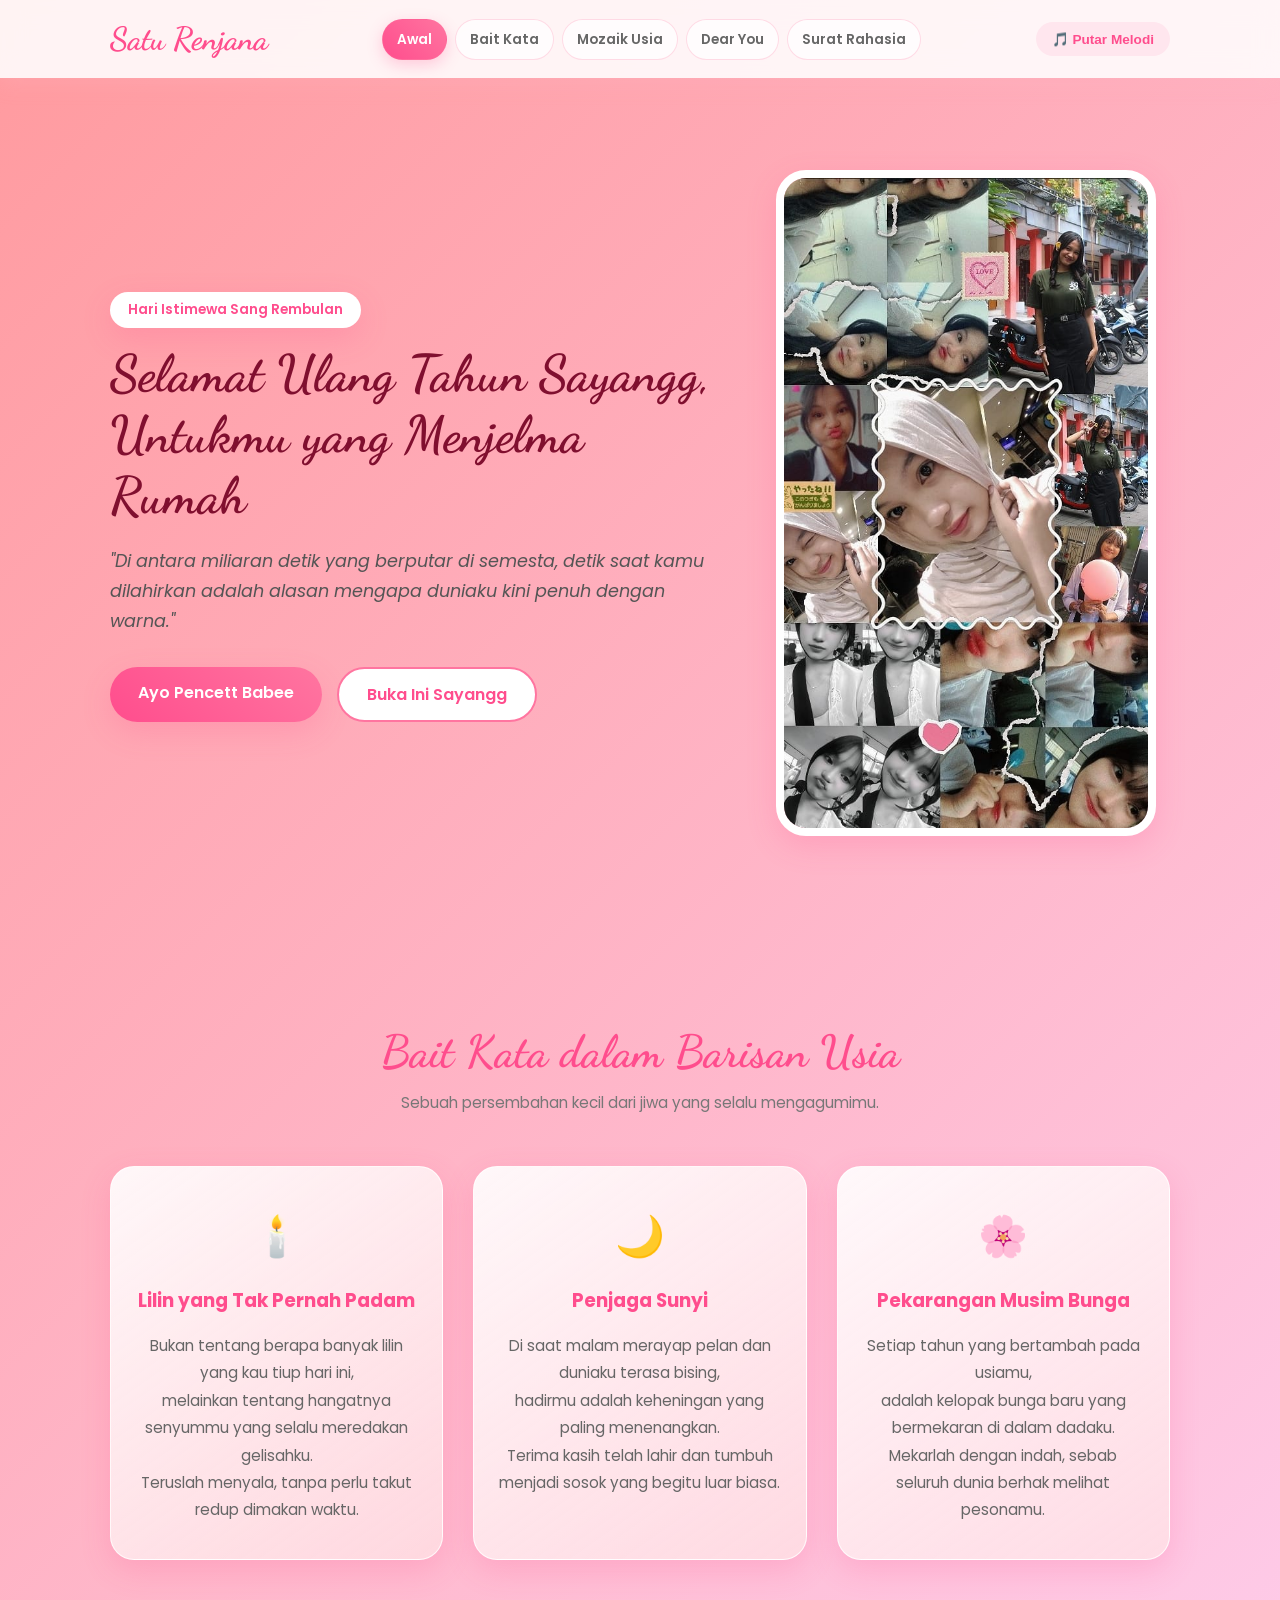
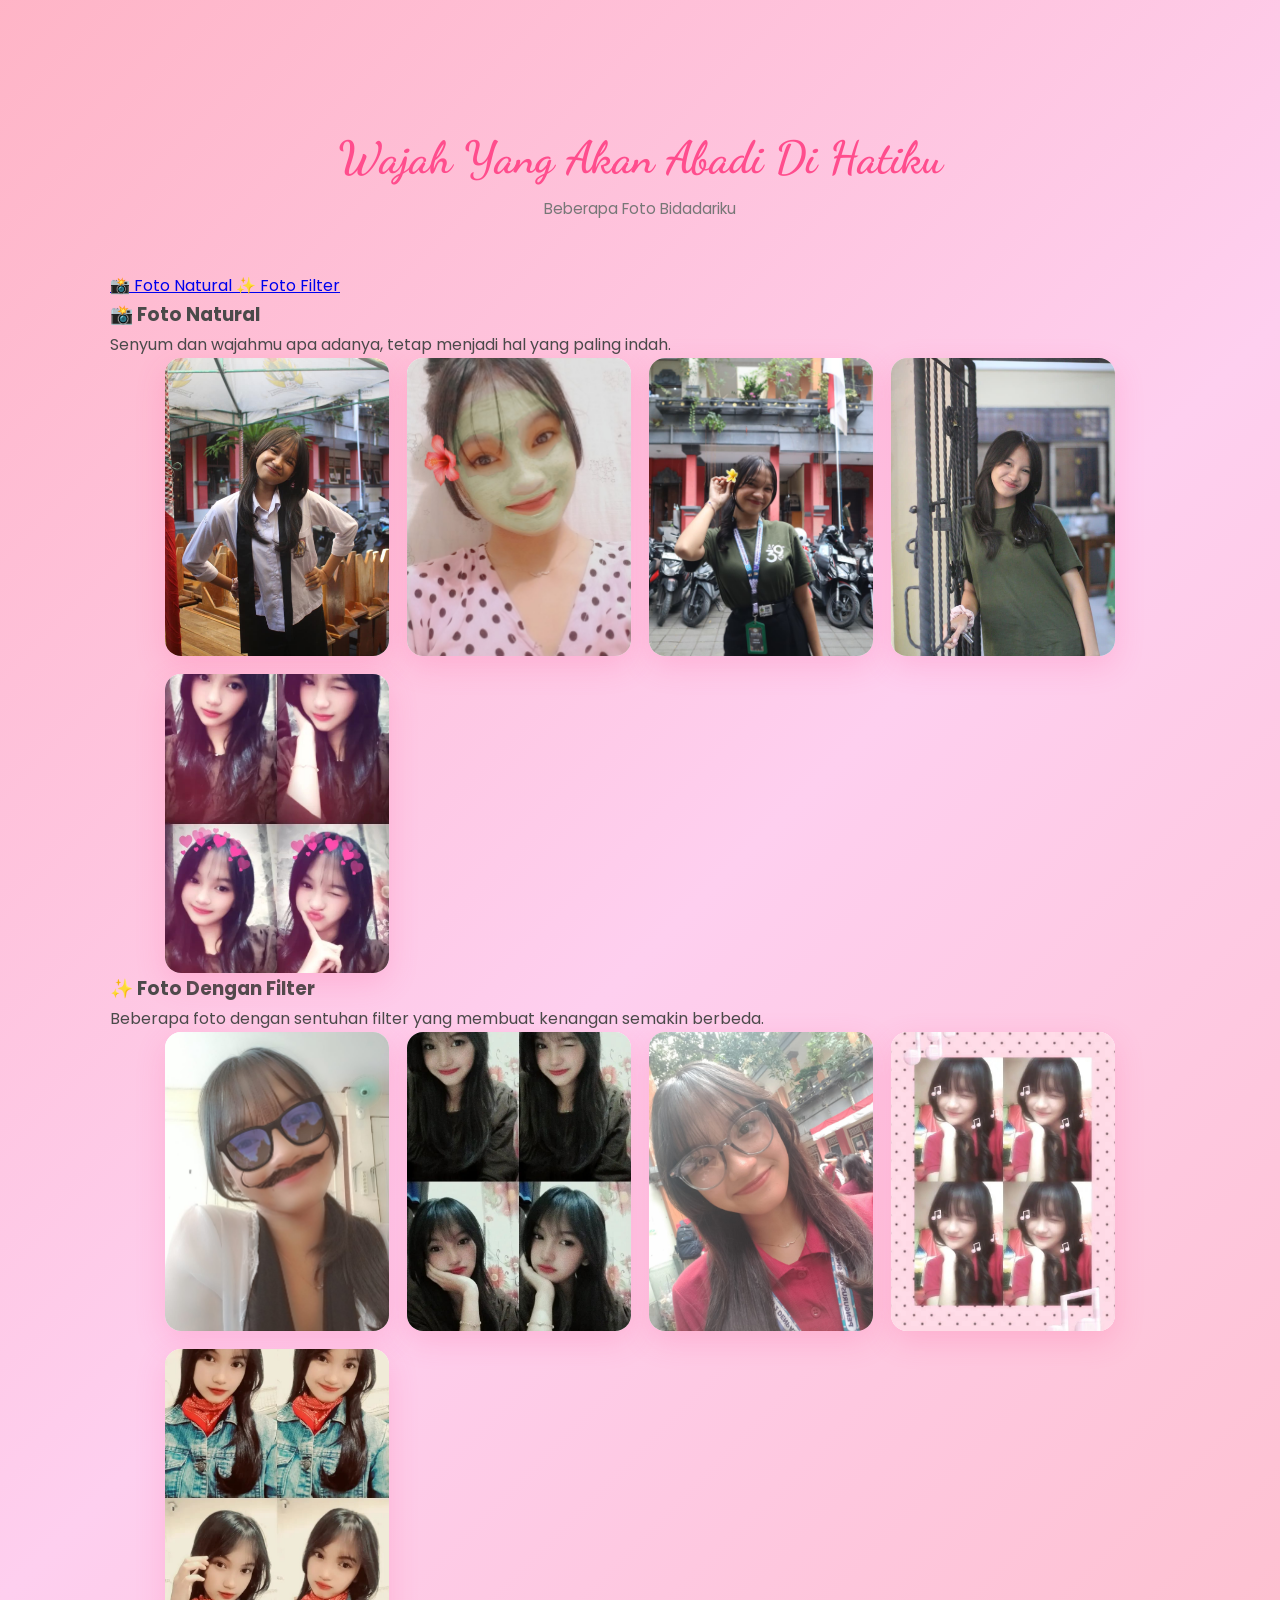
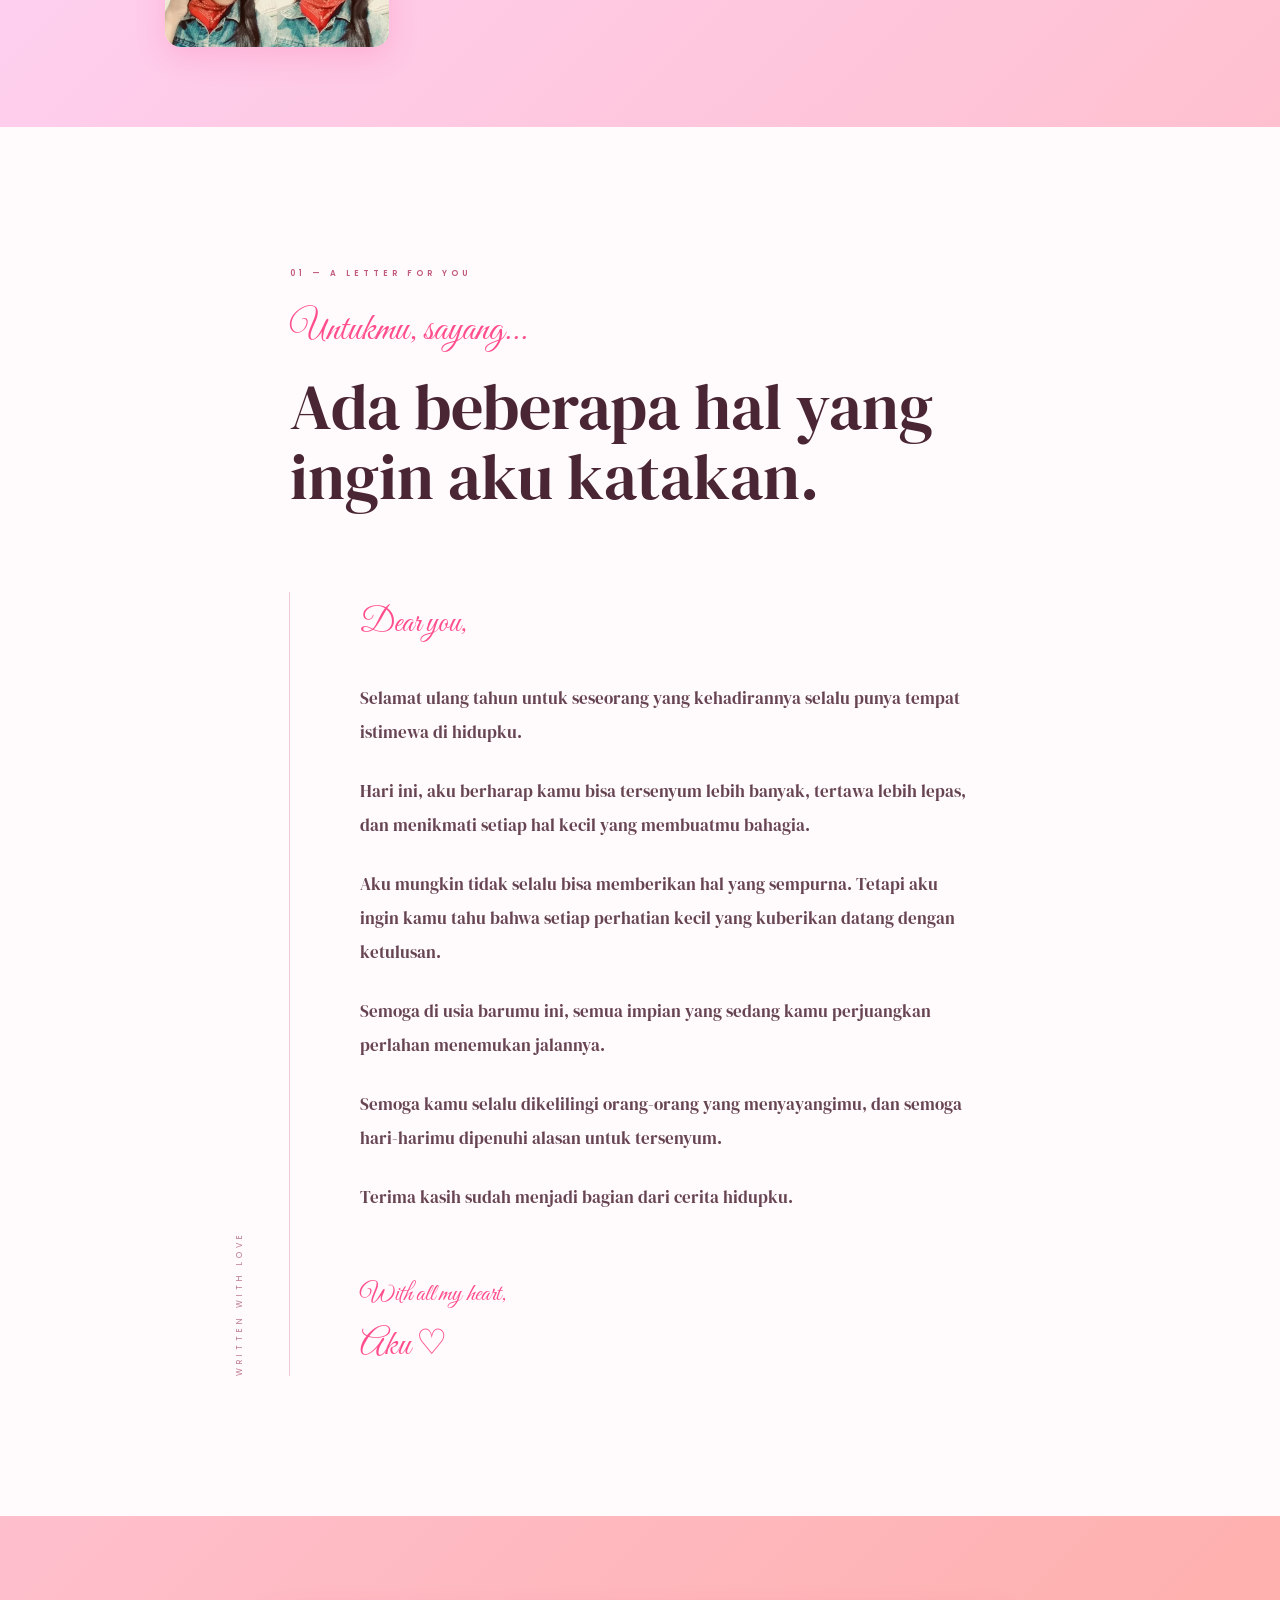
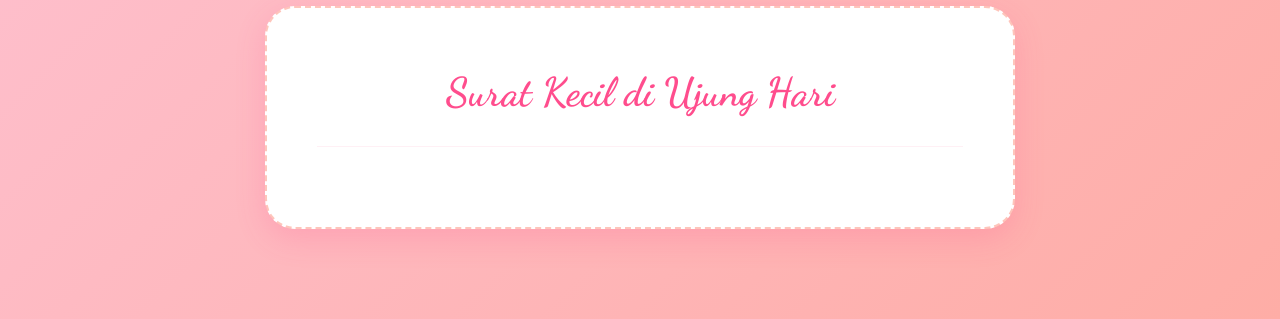
==== commit 0ddc13ca: "Update index.html" ====
--- a/index.html
+++ b/index.html
@@ -1,5 +1,6 @@
 <!DOCTYPE html>
 <html lang="id">
+
 <head>
     <meta charset="UTF-8">
     <meta name="viewport" content="width=device-width, initial-scale=1.0">
@@ -7,703 +8,727 @@
 
     <title>Selamat Ulang Tahun Sayanggggg ❤️</title>
 
-    <!-- CSS HARUS TERPISAH -->
     <link rel="stylesheet" href="randomm.css">
 </head>
 
 <body>
 
-<!-- =========================================================
-     HEADER
-========================================================= -->
-
-<header class="main-header">
-
-    <div class="container header-container">
-
-        <div class="logo">
-            <a href="#hero">Satu Renjana</a>
+    <!-- =========================================================
+         HEADER
+    ========================================================= -->
+
+    <header class="main-header">
+
+        <div class="container header-container">
+
+            <!-- LOGO -->
+            <div class="logo">
+                <a href="#hero">Satu Renjana</a>
+            </div>
+
+            <!-- NAVIGASI -->
+            <nav class="navbar">
+
+                <ul class="nav-list">
+
+                    <li class="nav-item">
+                        <a href="#hero" class="nav-link active">
+                            Awal
+                        </a>
+                    </li>
+
+                    <li class="nav-item">
+                        <a href="#puisi" class="nav-link">
+                            Bait Kata
+                        </a>
+                    </li>
+
+                    <li class="nav-item">
+                        <a href="#kenangan" class="nav-link">
+                            Mozaik Usia
+                        </a>
+                    </li>
+
+                    <li class="nav-item">
+                        <a href="#letter" class="nav-link">
+                            Dear You
+                        </a>
+                    </li>
+
+                    <li class="nav-item">
+                        <a href="#surat" class="nav-link">
+                            Surat Rahasia
+                        </a>
+                    </li>
+
+                </ul>
+
+            </nav>
+
+            <!-- MUSIK -->
+            <div class="header-actions">
+
+                <button class="btn btn-music" id="musicToggle">
+                    🎵 Putar Melodi
+                </button>
+
+            </div>
+
         </div>
 
-        <nav class="navbar">
-            <ul class="nav-list">
-
-                <li class="nav-item">
-                    <a href="#hero" class="nav-link active">
-                        Awal
+    </header>
+
+
+    <!-- =========================================================
+         HERO
+    ========================================================= -->
+
+    <section id="hero" class="hero-section">
+
+        <div class="container hero-container">
+
+            <div class="hero-content">
+
+                <span class="birthday-badge">
+                    Hari Istimewa Sang Rembulan
+                </span>
+
+                <h1 class="hero-title">
+                    Selamat Ulang Tahun Sayangg,
+                    Untukmu yang Menjelma Rumah
+                </h1>
+
+                <p class="hero-subtitle">
+                    "Di antara miliaran detik yang berputar di semesta,
+                    detik saat kamu dilahirkan adalah alasan mengapa
+                    duniaku kini penuh dengan warna."
+                </p>
+
+                <div class="hero-buttons">
+
+                    <a href="#puisi" class="btn btn-primary btn-lg">
+                        Ayo Pencett Babee
                     </a>
-                </li>
-
-                <li class="nav-item">
-                    <a href="#puisi" class="nav-link">
-                        Bait Kata
+
+                    <a href="#letter" class="btn btn-secondary btn-lg">
+                        Buka Ini Sayangg
                     </a>
-                </li>
-
-                <li class="nav-item">
-                    <a href="#kenangan" class="nav-link">
-                        Mozaik Usia
+
+                </div>
+
+            </div>
+
+
+            <!-- FOTO UTAMA
+                 TIDAK DIUBAH -->
+
+            <div class="hero-image-frame">
+
+                <img
+                    src="lennaa.jpeg"
+                    alt="Foto Sang Kekasih"
+                    class="profile-img"
+                >
+
+            </div>
+
+        </div>
+
+    </section>
+
+
+    <!-- =========================================================
+         MAIN
+    ========================================================= -->
+
+    <main class="main-content">
+
+
+        <!-- =====================================================
+             PUISI
+        ===================================================== -->
+
+        <section id="puisi" class="poetry-section">
+
+            <div class="container">
+
+                <div class="section-title">
+
+                    <h2>
+                        Bait Kata dalam Barisan Usia
+                    </h2>
+
+                    <p>
+                        Sebuah persembahan kecil dari jiwa yang selalu mengagumimu.
+                    </p>
+
+                </div>
+
+
+                <div class="poetry-grid">
+
+
+                    <!-- PUISI 1 -->
+
+                    <article class="poetry-card">
+
+                        <div class="card-icon">
+                            🕯️
+                        </div>
+
+                        <h3>
+                            Lilin yang Tak Pernah Padam
+                        </h3>
+
+                        <p class="poem-text">
+                            Bukan tentang berapa banyak lilin yang kau tiup hari ini,
+                            <br>
+
+                            melainkan tentang hangatnya senyummu yang selalu meredakan gelisahku.
+                            <br>
+
+                            Teruslah menyala, tanpa perlu takut redup dimakan waktu.
+                        </p>
+
+                    </article>
+
+
+                    <!-- PUISI 2 -->
+
+                    <article class="poetry-card">
+
+                        <div class="card-icon">
+                            🌙
+                        </div>
+
+                        <h3>
+                            Penjaga Sunyi
+                        </h3>
+
+                        <p class="poem-text">
+                            Di saat malam merayap pelan dan duniaku terasa bising,
+                            <br>
+
+                            hadirmu adalah keheningan yang paling menenangkan.
+                            <br>
+
+                            Terima kasih telah lahir dan tumbuh menjadi sosok yang begitu luar biasa.
+                        </p>
+
+                    </article>
+
+
+                    <!-- PUISI 3 -->
+
+                    <article class="poetry-card">
+
+                        <div class="card-icon">
+                            🌸
+                        </div>
+
+                        <h3>
+                            Pekarangan Musim Bunga
+                        </h3>
+
+                        <p class="poem-text">
+                            Setiap tahun yang bertambah pada usiamu,
+                            <br>
+
+                            adalah kelopak bunga baru yang bermekaran di dalam dadaku.
+                            <br>
+
+                            Mekarlah dengan indah, sebab seluruh dunia berhak melihat pesonamu.
+                        </p>
+
+                    </article>
+
+                </div>
+
+            </div>
+
+        </section>
+
+
+        <!-- =====================================================
+             GALERI FOTO
+             2 BAGIAN:
+             1. FOTO NATURAL
+             2. FOTO FILTER
+        ===================================================== -->
+
+        <section id="kenangan" class="gallery-section">
+
+            <div class="container">
+
+                <div class="section-title">
+
+                    <h2>
+                        Wajah Yang Akan Abadi Di Hatiku
+                    </h2>
+
+                    <p>
+                        Beberapa Foto Bidadariku
+                    </p>
+
+                </div>
+
+
+                <!-- =================================================
+                     NAVIGASI GALERI
+                ================================================== -->
+
+                <div class="gallery-navigation">
+
+                    <a
+                        href="#foto-natural"
+                        class="gallery-nav-btn active"
+                    >
+                        📸 Foto Natural
                     </a>
-                </li>
-
-                <li class="nav-item">
-                    <a href="#letter" class="nav-link">
-                        Dear You
+
+                    <a
+                        href="#foto-filter"
+                        class="gallery-nav-btn"
+                    >
+                        ✨ Foto Filter
                     </a>
-                </li>
-
-                <li class="nav-item">
-                    <a href="#surat" class="nav-link">
-                        Surat Rahasia
-                    </a>
-                </li>
-
-            </ul>
-        </nav>
-
-        <div class="header-actions">
-            <button class="btn btn-music" id="musicToggle">
-                🎵 Putar Melodi
-            </button>
-        </div>
-
-    </div>
-
-</header>
-
-
-<!-- =========================================================
-     HERO
-========================================================= -->
-
-<section id="hero" class="hero-section">
-
-    <div class="container hero-container">
-
-        <div class="hero-content">
-
-            <span class="birthday-badge">
-                Hari Istimewa Sang Rembulan
-            </span>
-
-            <h1 class="hero-title">
-                Selamat Ulang Tahun Sayangg,
-                Untukmu yang Menjelma Rumah
-            </h1>
-
-            <p class="hero-subtitle">
-                "Di antara miliaran detik yang berputar di semesta,
-                detik saat kamu dilahirkan adalah alasan mengapa
-                duniaku kini penuh dengan warna."
-            </p>
-
-            <div class="hero-buttons">
-
-                <a href="#puisi" class="btn btn-primary btn-lg">
-                    Ayo Pencett Babee
-                </a>
-
-                <a href="#letter" class="btn btn-secondary btn-lg">
-                    Buka Ini Sayangg
-                </a>
+
+                </div>
+
+
+                <!-- =================================================
+                     HALAMAN FOTO NATURAL
+                ================================================== -->
+
+                <div
+                    id="foto-natural"
+                    class="gallery-page natural-gallery-page"
+                >
+
+                    <div class="gallery-page-title">
+
+                        <h3>
+                            📸 Foto Natural
+                        </h3>
+
+                        <p>
+                            Senyum dan wajahmu apa adanya,
+                            tetap menjadi hal yang paling indah.
+                        </p>
+
+                    </div>
+
+
+                    <div class="gallery-grid natural-gallery">
+
+
+                        <!-- NATURAL 1 -->
+
+                        <div class="gallery-item">
+
+                            <img
+                                src="lennas.jpeg"
+                                alt="Foto Natural 1"
+                            >
+
+                            <div class="gallery-overlay">
+
+                                <h4>
+                                    Awal Cerita Kita
+                                </h4>
+
+                                <p>
+                                    Saat kita belum sama-sama mengenal.
+                                </p>
+
+                            </div>
+
+                        </div>
+
+
+                        <!-- NATURAL 2 -->
+
+                        <div class="gallery-item">
+
+                            <img
+                                src="naa.jpeg"
+                                alt="Foto Natural 2"
+                            >
+
+                            <div class="gallery-overlay">
+
+                                <h4>
+                                    Jejak Langkah
+                                </h4>
+
+                                <p>
+                                    Setiap momen bersamamu selalu berarti.
+                                </p>
+
+                            </div>
+
+                        </div>
+
+
+                        <!-- NATURAL 3 -->
+
+                        <div class="gallery-item">
+
+                            <img
+                                src="na.jpeg"
+                                alt="Foto Natural 3"
+                            >
+
+                            <div class="gallery-overlay">
+
+                                <h4>
+                                    Binar di Matamu
+                                </h4>
+
+                                <p>
+                                    Senyummu selalu punya cerita.
+                                </p>
+
+                            </div>
+
+                        </div>
+
+
+                        <!-- NATURAL 4 -->
+
+                        <div class="gallery-item">
+
+                            <img
+                                src="naaa.jpeg"
+                                alt="Foto Natural 4"
+                            >
+
+                            <div class="gallery-overlay">
+
+                                <h4>
+                                    Sore yang Hangat
+                                </h4>
+
+                                <p>
+                                    Momen sederhana yang tidak terlupakan.
+                                </p>
+
+                            </div>
+
+                        </div>
+
+
+                        <!-- NATURAL 5 -->
+
+                        <div class="gallery-item">
+
+                            <img
+                                src="lna.jpeg"
+                                alt="Foto Natural 5"
+                            >
+
+                            <div class="gallery-overlay">
+
+                                <h4>
+                                    Satu Momen
+                                </h4>
+
+                                <p>
+                                    Satu foto, satu kenangan.
+                                </p>
+
+                            </div>
+
+                        </div>
+
+                    </div>
+
+                </div>
+
+
+                <!-- =================================================
+                     HALAMAN FOTO FILTER
+                ================================================== -->
+
+                <div
+                    id="foto-filter"
+                    class="gallery-page filter-gallery-page"
+                >
+
+                    <div class="gallery-page-title">
+
+                        <h3>
+                            ✨ Foto Dengan Filter
+                        </h3>
+
+                        <p>
+                            Beberapa foto dengan sentuhan filter
+                            yang membuat kenangan semakin berbeda.
+                        </p>
+
+                    </div>
+
+
+                    <div class="gallery-grid filter-gallery">
+
+
+                        <!-- FILTER 1 -->
+
+                        <div class="gallery-item filter-photo">
+
+                            <img
+                                src="lnna.jpeg"
+                                alt="Foto Filter 1"
+                            >
+
+                            <div class="gallery-overlay">
+
+                                <h4>
+                                    Senyum Kecil
+                                </h4>
+
+                                <p>
+                                    Hal kecil yang selalu membuat bahagia.
+                                </p>
+
+                            </div>
+
+                        </div>
+
+
+                        <!-- FILTER 2 -->
+
+                        <div class="gallery-item filter-photo">
+
+                            <img
+                                src="lnnn.jpeg"
+                                alt="Foto Filter 2"
+                            >
+
+                            <div class="gallery-overlay">
+
+                                <h4>
+                                    Hari yang Indah
+                                </h4>
+
+                                <p>
+                                    Kenangan yang ingin selalu disimpan.
+                                </p>
+
+                            </div>
+
+                        </div>
+
+
+                        <!-- FILTER 3 -->
+
+                        <div class="gallery-item filter-photo">
+
+                            <img
+                                src="len.jpeg"
+                                alt="Foto Filter 3"
+                            >
+
+                            <div class="gallery-overlay">
+
+                                <h4>
+                                    Untukmu
+                                </h4>
+
+                                <p>
+                                    Karena setiap foto punya kisahnya sendiri.
+                                </p>
+
+                            </div>
+
+                        </div>
+
+
+                        <!-- FILTER 4 -->
+
+                        <div class="gallery-item filter-photo">
+
+                            <img
+                                src="llna.jpeg"
+                                alt="Foto Filter 4"
+                            >
+
+                            <div class="gallery-overlay">
+
+                                <h4>
+                                    Memori Manis
+                                </h4>
+
+                                <p>
+                                    Salah satu momen yang ingin dikenang.
+                                </p>
+
+                            </div>
+
+                        </div>
+
+
+                        <!-- FILTER 5 -->
+
+                        <div class="gallery-item filter-photo">
+
+                            <img
+                                src="nas.jpeg"
+                                alt="Foto Filter 5"
+                            >
+
+                            <div class="gallery-overlay">
+
+                                <h4>
+                                    Forever Memory
+                                </h4>
+
+                                <p>
+                                    Terima kasih untuk setiap kenangan.
+                                </p>
+
+                            </div>
+
+                        </div>
+
+                    </div>
+
+                </div>
 
             </div>
 
-        </div>
-
-        <!-- FOTO UTAMA -->
-        <div class="hero-image-frame">
-
-            <img
-                src="lennaa.jpeg"
-                alt="Foto Sang Kekasih"
-                class="profile-img"
-            >
-
-        </div>
-
-    </div>
-
-</section>
-
-
-<!-- =========================================================
-     MAIN
-========================================================= -->
-
-<main class="main-content">
-
-
-<!-- =========================================================
-     PUISI
-========================================================= -->
-
-<section id="puisi" class="poetry-section">
-
-    <div class="container">
-
-        <div class="section-title">
-
-            <h2>
-                Bait Kata dalam Barisan Usia
-            </h2>
-
-            <p>
-                Sebuah persembahan kecil dari jiwa yang selalu mengagumimu.
-            </p>
-
-        </div>
-
-
-        <div class="poetry-grid">
-
-            <article class="poetry-card">
-
-                <div class="card-icon">
-                    🕯️
-                </div>
-
-                <h3>
-                    Lilin yang Tak Pernah Padam
-                </h3>
-
-                <p class="poem-text">
-                    Bukan tentang berapa banyak lilin yang kau tiup hari ini,
-                    <br>
-                    melainkan tentang hangatnya senyummu yang selalu meredakan gelisahku.
-                    <br>
-                    Teruslah menyala, tanpa perlu takut redup dimakan waktu.
-                </p>
-
-            </article>
-
-
-            <article class="poetry-card">
-
-                <div class="card-icon">
-                    🌙
-                </div>
-
-                <h3>
-                    Penjaga Sunyi
-                </h3>
-
-                <p class="poem-text">
-                    Di saat malam merayap pelan dan duniaku terasa bising,
-                    <br>
-                    hadirmu adalah keheningan yang paling menenangkan.
-                    <br>
-                    Terima kasih telah lahir dan tumbuh menjadi sosok yang begitu luar biasa.
-                </p>
-
-            </article>
-
-
-            <article class="poetry-card">
-
-                <div class="card-icon">
-                    🌸
-                </div>
-
-                <h3>
-                    Pekarangan Musim Bunga
-                </h3>
-
-                <p class="poem-text">
-                    Setiap tahun yang bertambah pada usiamu,
-                    <br>
-                    adalah kelopak bunga baru yang bermekaran di dalam dadaku.
-                    <br>
-                    Mekarlah dengan indah, sebab seluruh dunia berhak melihat pesonamu.
-                </p>
-
-            </article>
-
-        </div>
-
-    </div>
-
-</section>
-
-
-<!-- =========================================================
-     GALERI 10 FOTO
-========================================================= -->
-
-<section id="kenangan" class="gallery-section">
-
-    <div class="container">
-
-        <div class="section-title">
-
-            <h2>
-                Wajah Yang Akan Abadi Di Hatiku
-            </h2>
-
-            <p>
-                Beberapa Foto Bidadariku
-            </p>
-
-        </div>
-
-
-        <div class="gallery-grid">
-
-
-            <!-- FOTO 1 -->
-
-            <div class="gallery-item">
-
-                <img
-                    src="lennas.jpeg"
-                    alt="Kenangan 1"
-                >
-
-                <div class="gallery-overlay">
-
-                    <h4>
-                        Awal Cerita Kita
-                    </h4>
-
-                    <p>
-                        Saat kita belum sama-sama mengenal.
+        </section>
+
+
+        <!-- =====================================================
+             DEAR YOU
+        ===================================================== -->
+
+        <section id="letter" class="letter-section">
+
+            <div class="container">
+
+                <div class="section-heading">
+
+                    <p class="section-number">
+                        01 — A LETTER FOR YOU
                     </p>
 
+                    <p class="script">
+                        Untukmu, sayang...
+                    </p>
+
+                    <h2>
+                        Ada beberapa hal
+                        yang ingin aku katakan.
+                    </h2>
+
+                </div>
+
+
+                <div class="letter-layout">
+
+
+                    <div class="letter-side">
+
+                        <span class="vertical-text">
+                            WRITTEN WITH LOVE
+                        </span>
+
+                    </div>
+
+
+                    <article class="letter">
+
+                        <p class="letter-intro">
+                            Dear you,
+                        </p>
+
+
+                        <p>
+                            Selamat ulang tahun untuk seseorang
+                            yang kehadirannya selalu punya tempat
+                            istimewa di hidupku.
+                        </p>
+
+
+                        <p>
+                            Hari ini, aku berharap kamu bisa
+                            tersenyum lebih banyak, tertawa lebih
+                            lepas, dan menikmati setiap hal kecil
+                            yang membuatmu bahagia.
+                        </p>
+
+
+                        <p>
+                            Aku mungkin tidak selalu bisa
+                            memberikan hal yang sempurna.
+                            Tetapi aku ingin kamu tahu bahwa
+                            setiap perhatian kecil yang kuberikan
+                            datang dengan ketulusan.
+                        </p>
+
+
+                        <p>
+                            Semoga di usia barumu ini, semua
+                            impian yang sedang kamu perjuangkan
+                            perlahan menemukan jalannya.
+                        </p>
+
+
+                        <p>
+                            Semoga kamu selalu dikelilingi
+                            orang-orang yang menyayangimu,
+                            dan semoga hari-harimu dipenuhi
+                            alasan untuk tersenyum.
+                        </p>
+
+
+                        <p>
+                            Terima kasih sudah menjadi bagian
+                            dari cerita hidupku.
+                        </p>
+
+
+                        <div class="letter-signature">
+
+                            <span>
+                                With all my heart,
+                            </span>
+
+                            <strong>
+                                Aku ♡
+                            </strong>
+
+                        </div>
+
+                    </article>
+
                 </div>
 
             </div>
 
-
-            <!-- FOTO 2 -->
-
-            <div class="gallery-item">
-
-                <img
-                    src="naa.jpeg"
-                    alt="Kenangan 2"
-                >
-
-                <div class="gallery-overlay">
-
-                    <h4>
-                        Jejak Langkah
-                    </h4>
-
-                    <p>
-                        Setiap momen bersamamu selalu berarti.
-                    </p>
-
-                </div>
-
-            </div>
-
-
-            <!-- FOTO 3 -->
-
-            <div class="gallery-item">
-
-                <img
-                    src="na.jpeg"
-                    alt="Kenangan 3"
-                >
-
-                <div class="gallery-overlay">
-
-                    <h4>
-                        Binar di Matamu
-                    </h4>
-
-                    <p>
-                        Senyummu selalu punya cerita.
-                    </p>
-
-                </div>
-
-            </div>
-
-
-            <!-- FOTO 4 -->
-
-            <div class="gallery-item">
-
-                <img
-                    src="naaa.jpeg"
-                    alt="Kenangan 4"
-                >
-
-                <div class="gallery-overlay">
-
-                    <h4>
-                        Sore yang Hangat
-                    </h4>
-
-                    <p>
-                        Momen sederhana yang tidak terlupakan.
-                    </p>
-
-                </div>
-
-            </div>
-
-
-            <!-- FOTO 5 -->
-
-            <div class="gallery-item">
-
-                <img
-                    src="lna.jpeg"
-                    alt="Kenangan 5"
-                >
-
-                <div class="gallery-overlay">
-
-                    <h4>
-                        Satu Momen
-                    </h4>
-
-                    <p>
-                        Satu foto, satu kenangan.
-                    </p>
-
-                </div>
-
-            </div>
-
-
-            <!-- FOTO 6 -->
-
-            <div class="gallery-item">
-
-                <img
-                    src="lnna.jpeg"
-                    alt="Kenangan 6"
-                >
-
-                <div class="gallery-overlay">
-
-                    <h4>
-                        Senyum Kecil
-                    </h4>
-
-                    <p>
-                        Hal kecil yang selalu membuat bahagia.
-                    </p>
-
-                </div>
-
-            </div>
-
-
-            <!-- FOTO 7 -->
-
-            <div class="gallery-item">
-
-                <img
-                    src="lnnn.jpeg"
-                    alt="Kenangan 7"
-                >
-
-                <div class="gallery-overlay">
-
-                    <h4>
-                        Hari yang Indah
-                    </h4>
-
-                    <p>
-                        Kenangan yang ingin selalu disimpan.
-                    </p>
-
-                </div>
-
-            </div>
-
-
-            <!-- FOTO 8 -->
-
-            <div class="gallery-item">
-
-                <img
-                    src="len.jpeg"
-                    alt="Kenangan 8"
-                >
-
-                <div class="gallery-overlay">
-
-                    <h4>
-                        Untukmu
-                    </h4>
-
-                    <p>
-                        Karena setiap foto punya kisahnya sendiri.
-                    </p>
-
-                </div>
-
-            </div>
-
-
-            <!-- FOTO 9 -->
-
-            <div class="gallery-item">
-
-                <img
-                    src="llna.jpeg"
-                    alt="Kenangan 9"
-                >
-
-                <div class="gallery-overlay">
-
-                    <h4>
-                        Memori Manis
-                    </h4>
-
-                    <p>
-                        Salah satu momen yang ingin dikenang.
-                    </p>
-
-                </div>
-
-            </div>
-
-
-            <!-- FOTO 10 -->
-
-            <div class="gallery-item">
-
-                <img
-                    src="nas.jpeg"
-                    alt="Kenangan 10"
-                >
-
-                <div class="gallery-overlay">
-
-                    <h4>
-                        Forever Memory
-                    </h4>
-
-                    <p>
-                        Terima kasih untuk setiap kenangan.
-                    </p>
-
-                </div>
-
-            </div>
-
-        </div>
-
-    </div>
-
-</section>
-
-
-<!-- =========================================================
-     DEAR YOU
-========================================================= -->
-
-<section id="letter" class="letter-section">
-
-    <div class="container">
-
-        <div class="section-heading">
-
-            <p class="section-number">
-                01 — A LETTER FOR YOU
-            </p>
-
-            <p class="script">
-                Untukmu, sayang...
-            </p>
-
-            <h2>
-                Ada beberapa hal
-                yang ingin aku katakan.
-            </h2>
-
-        </div>
-
-
-        <div class="letter-layout">
-
-            <div class="letter-side">
-
-                <span class="vertical-text">
-                    WRITTEN WITH LOVE
-                </span>
-
-            </div>
-
-
-            <article class="letter">
-
-                <p class="letter-intro">
-                    Dear you,
-                </p>
-
-                <p>
-                    Selamat ulang tahun untuk seseorang
-                    yang kehadirannya selalu punya tempat
-                    istimewa di hidupku.
-                </p>
-
-                <p>
-                    Hari ini, aku berharap kamu bisa
-                    tersenyum lebih banyak, tertawa lebih
-                    lepas, dan menikmati setiap hal kecil
-                    yang membuatmu bahagia.
-                </p>
-
-                <p>
-                    Aku mungkin tidak selalu bisa
-                    memberikan hal yang sempurna.
-                    Tetapi aku ingin kamu tahu bahwa
-                    setiap perhatian kecil yang kuberikan
-                    datang dengan ketulusan.
-                </p>
-
-                <p>
-                    Semoga di usia barumu ini, semua
-                    impian yang sedang kamu perjuangkan
-                    perlahan menemukan jalannya.
-                </p>
-
-                <p>
-                    Semoga kamu selalu dikelilingi
-                    orang-orang yang menyayangimu,
-                    dan semoga hari-harimu dipenuhi
-                    alasan untuk tersenyum.
-                </p>
-
-                <p>
-                    Terima kasih sudah menjadi bagian
-                    dari cerita hidupku.
-                </p>
-
-
-                <div class="letter-signature">
-
-                    <span>
-                        With all my heart,
-                    </span>
-
-                    <strong>
-                        Aku ♡
-                    </strong>
-
-                </div>
-
-            </article>
-
-        </div>
-
-    </div>
-
-</section>
-
-
-<!-- =========================================================
-     SURAT RAHASIA
-========================================================= -->
-
-<section id="surat" class="letter-section secret-letter-section">
-
-    <div class="container">
-
-        <div class="letter-wrapper">
-
-            <div class="letter-header">
-
-                <h2>
-                    Surat Kecil di Ujung Hari
-                </h2>
-
-                <span class="letter-date">
-                    Ditulis khusus untuk hari bertambahnya usiamu
-                </span>
-
-            </div>
-
-
-            <div class="letter-body">
-
-                <p>
-                    Untukmu yang hatinya seluas samudra,
-                </p>
-
-                <p>
-                    Selamat ulang tahun. Terima kasih telah
-                    bertahan sejauh ini, terima kasih telah
-                    menjadi manusia paling hangat yang pernah
-                    kukenal. Dunia mungkin sering kali bersikap
-                    keras, namun caramu menyikapinya dengan
-                    kelembutan selalu membuatku kagum.
-                </p>
-
-                <p>
-                    Di usia yang baru ini, jangan pernah ragu
-                    untuk mengejar apa yang kau cintai.
-                    Ingatlah bahwa di mana pun kamu berada,
-                    akan selalu ada aku yang bangga atas setiap
-                    proses kecil dalam hidupmu.
-                </p>
-
-                <p class="letter-closing">
-                    Dengan segenap rasa yang terus tumbuh,
-
-                    <br>
-
-                    <strong>
-                        Seseorang yang selalu menyayangimu.
-                    </strong>
-                </p>
-
-            </div>
-
-        </div>
-
-    </div>
-
-</section>
-
-
-</main>
-
-
-<!-- =========================================================
-     FOOTER
-========================================================= -->
-
-<footer class="main-footer">
-
-    <div class="container">
-
-        <div class="footer-content">
-
-            <p class="footer-quote">
-                "Selama bumi masih berputar, selama itu pula
-                namamu ada dalam setiap doa."
-            </p>
-
-            <div class="footer-heart">
-                ✨ ❤️ ✨
-            </div>
-
-            <p class="copyright">
-                &copy; Dibuat dengan penuh cinta untuk merayakan
-                hari kelahiranmu.
-            </p>
-
-        </div>
-
-    </div>
-
-</footer>
-
-
-<!-- =========================================================
-     JAVASCRIPT
-========================================================= -->
-
-<script src="raandom.js"></script>
-
-</body>
-</html>
+        </section>
+
+
+        <!-- =====================================================
+             SURAT RAHASIA
+        ===================================================== -->
+
+        <section
+            id="surat"
+            class="letter-section secret-letter-section"
+        >
+
+            <div class="container">
+
+                <div class="letter-wrapper">
+
+
+                    <div class="letter-header">
+
+                        <h2>
+                            Surat Kecil di Ujung Hari
+                        </h2>
+
+                        <span class="letter-date">
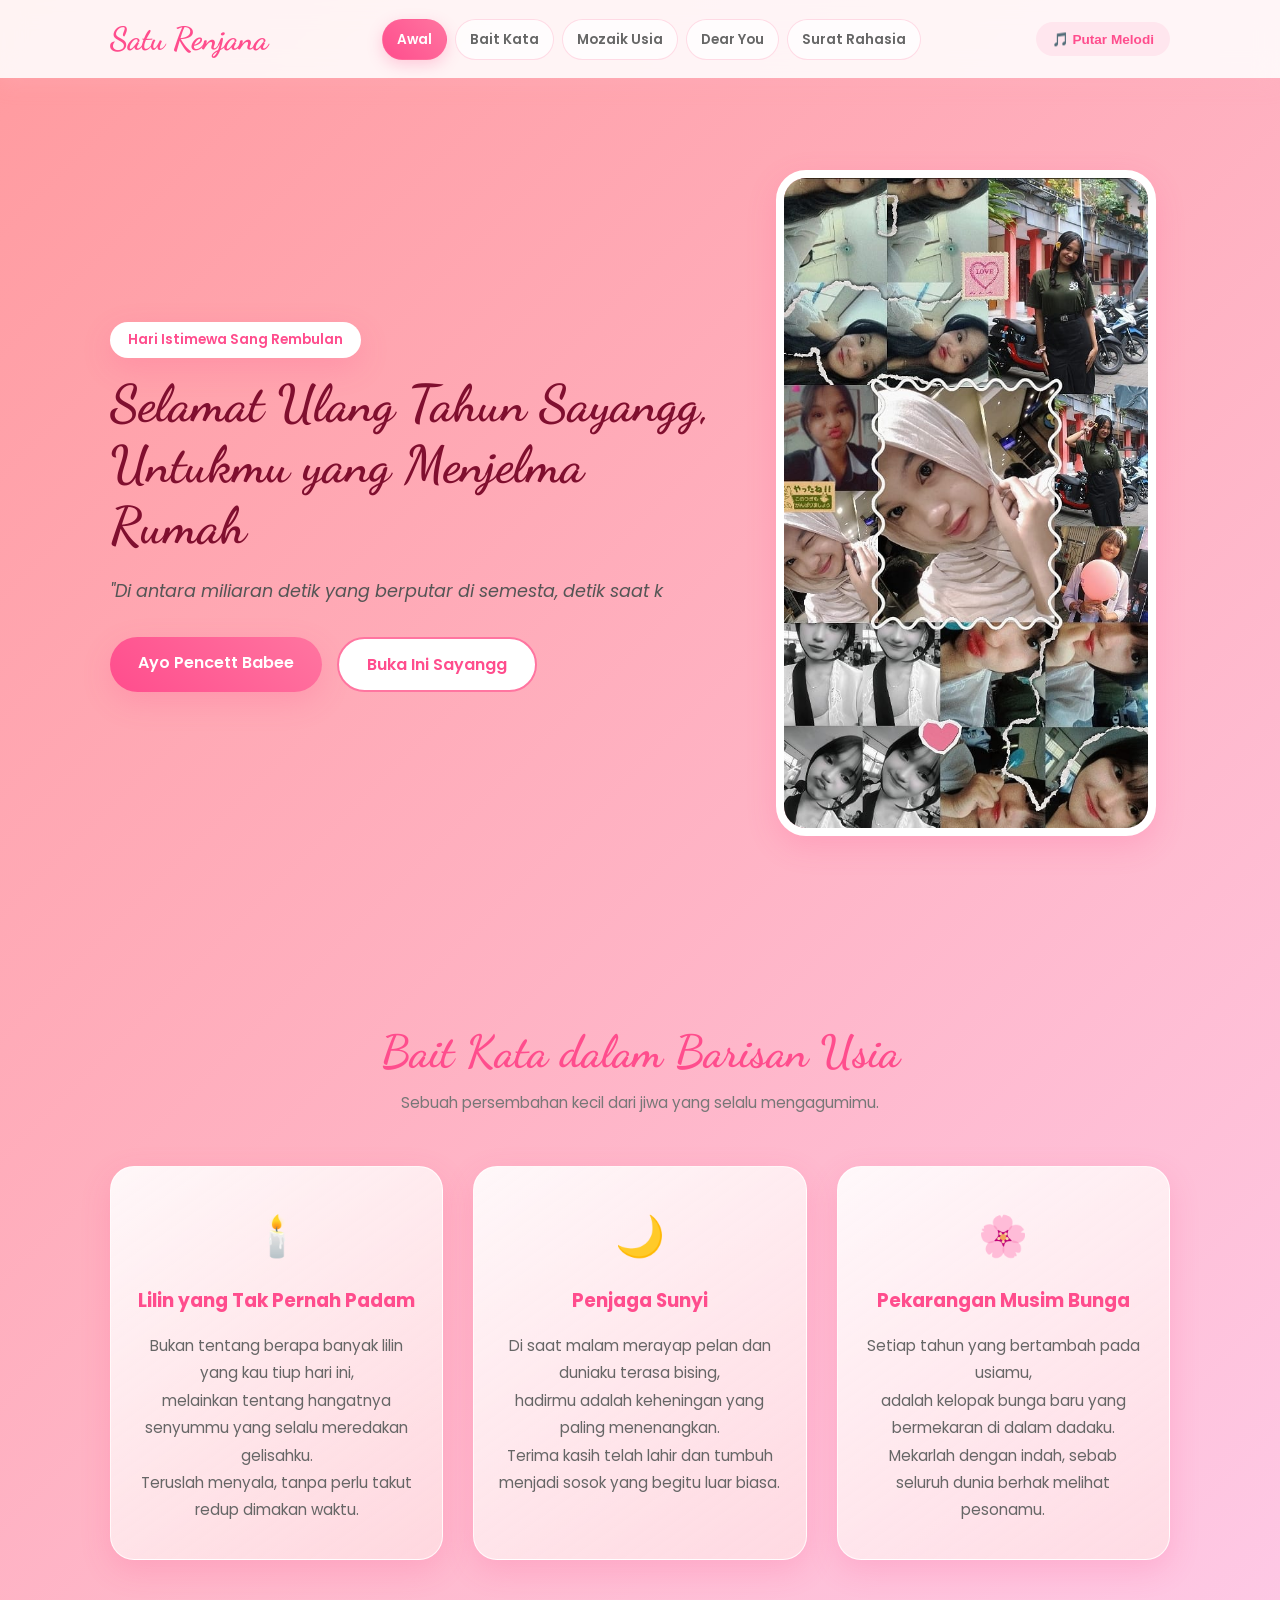
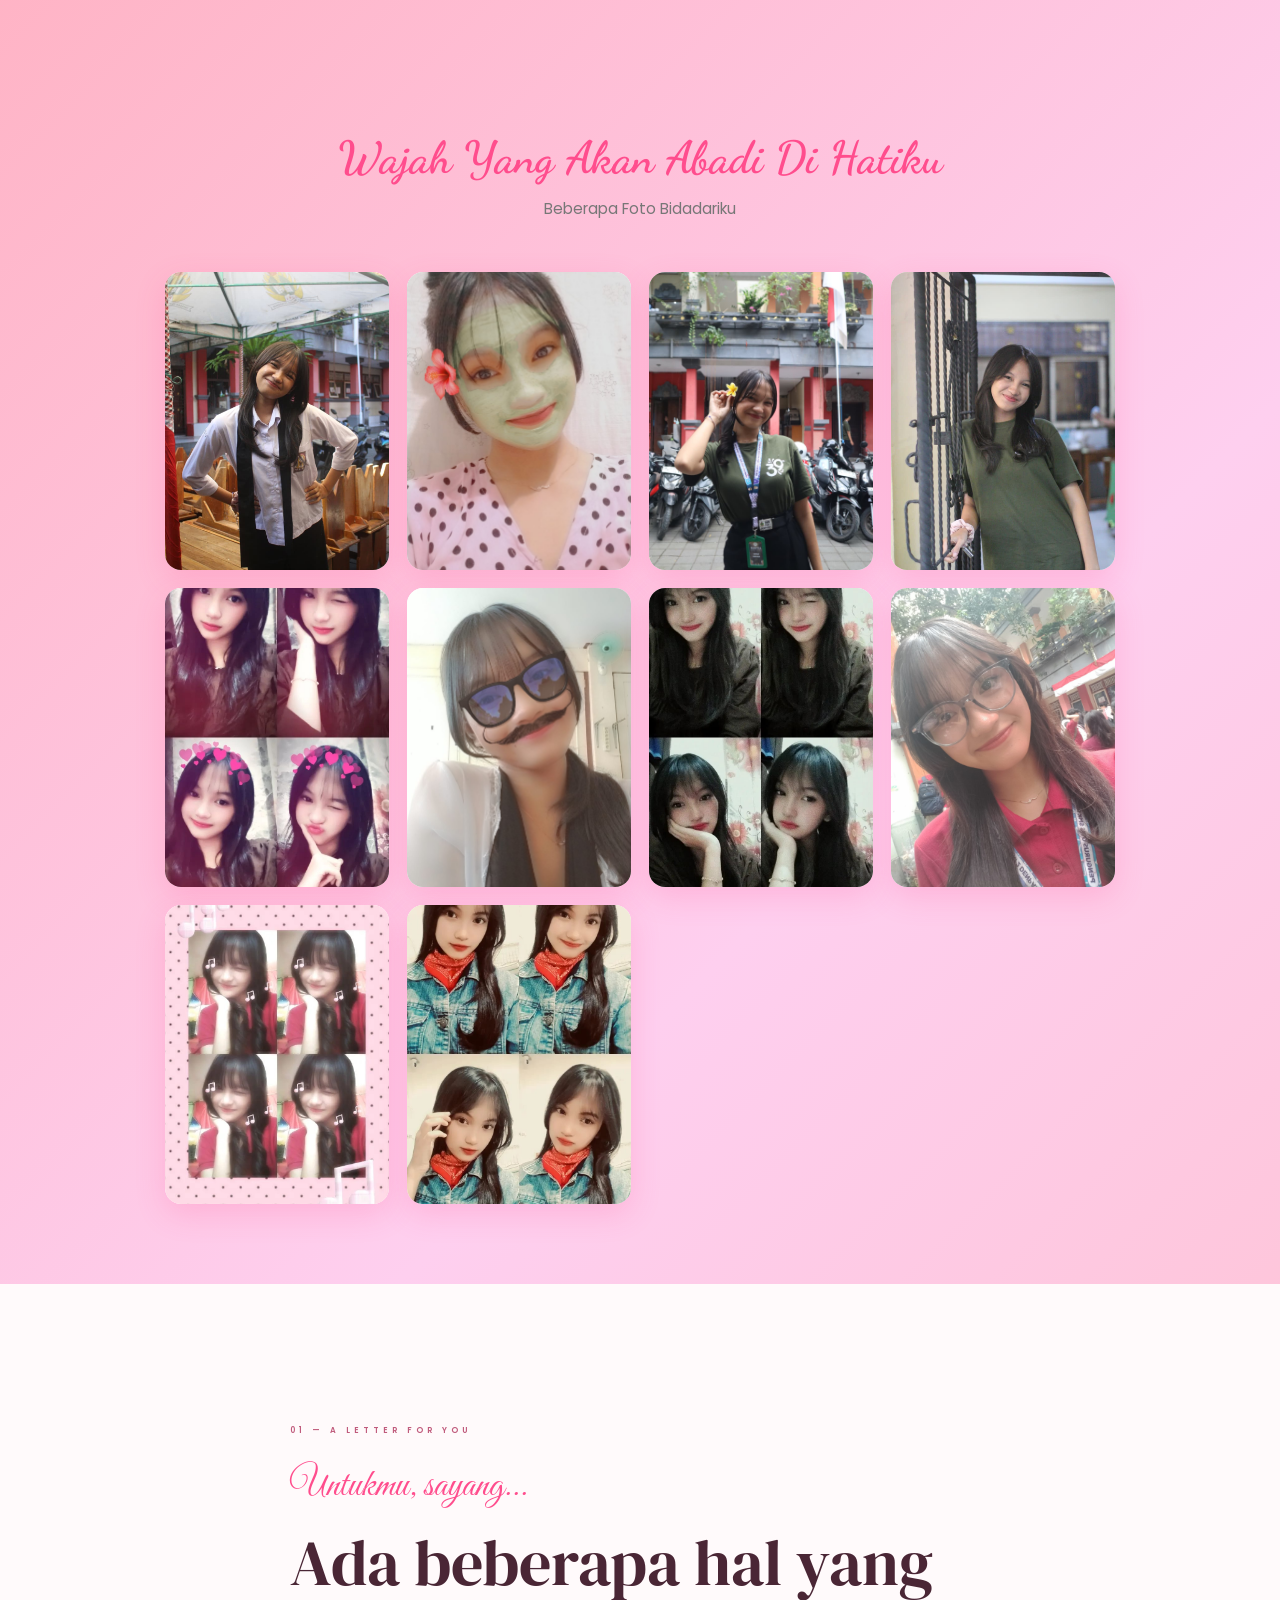
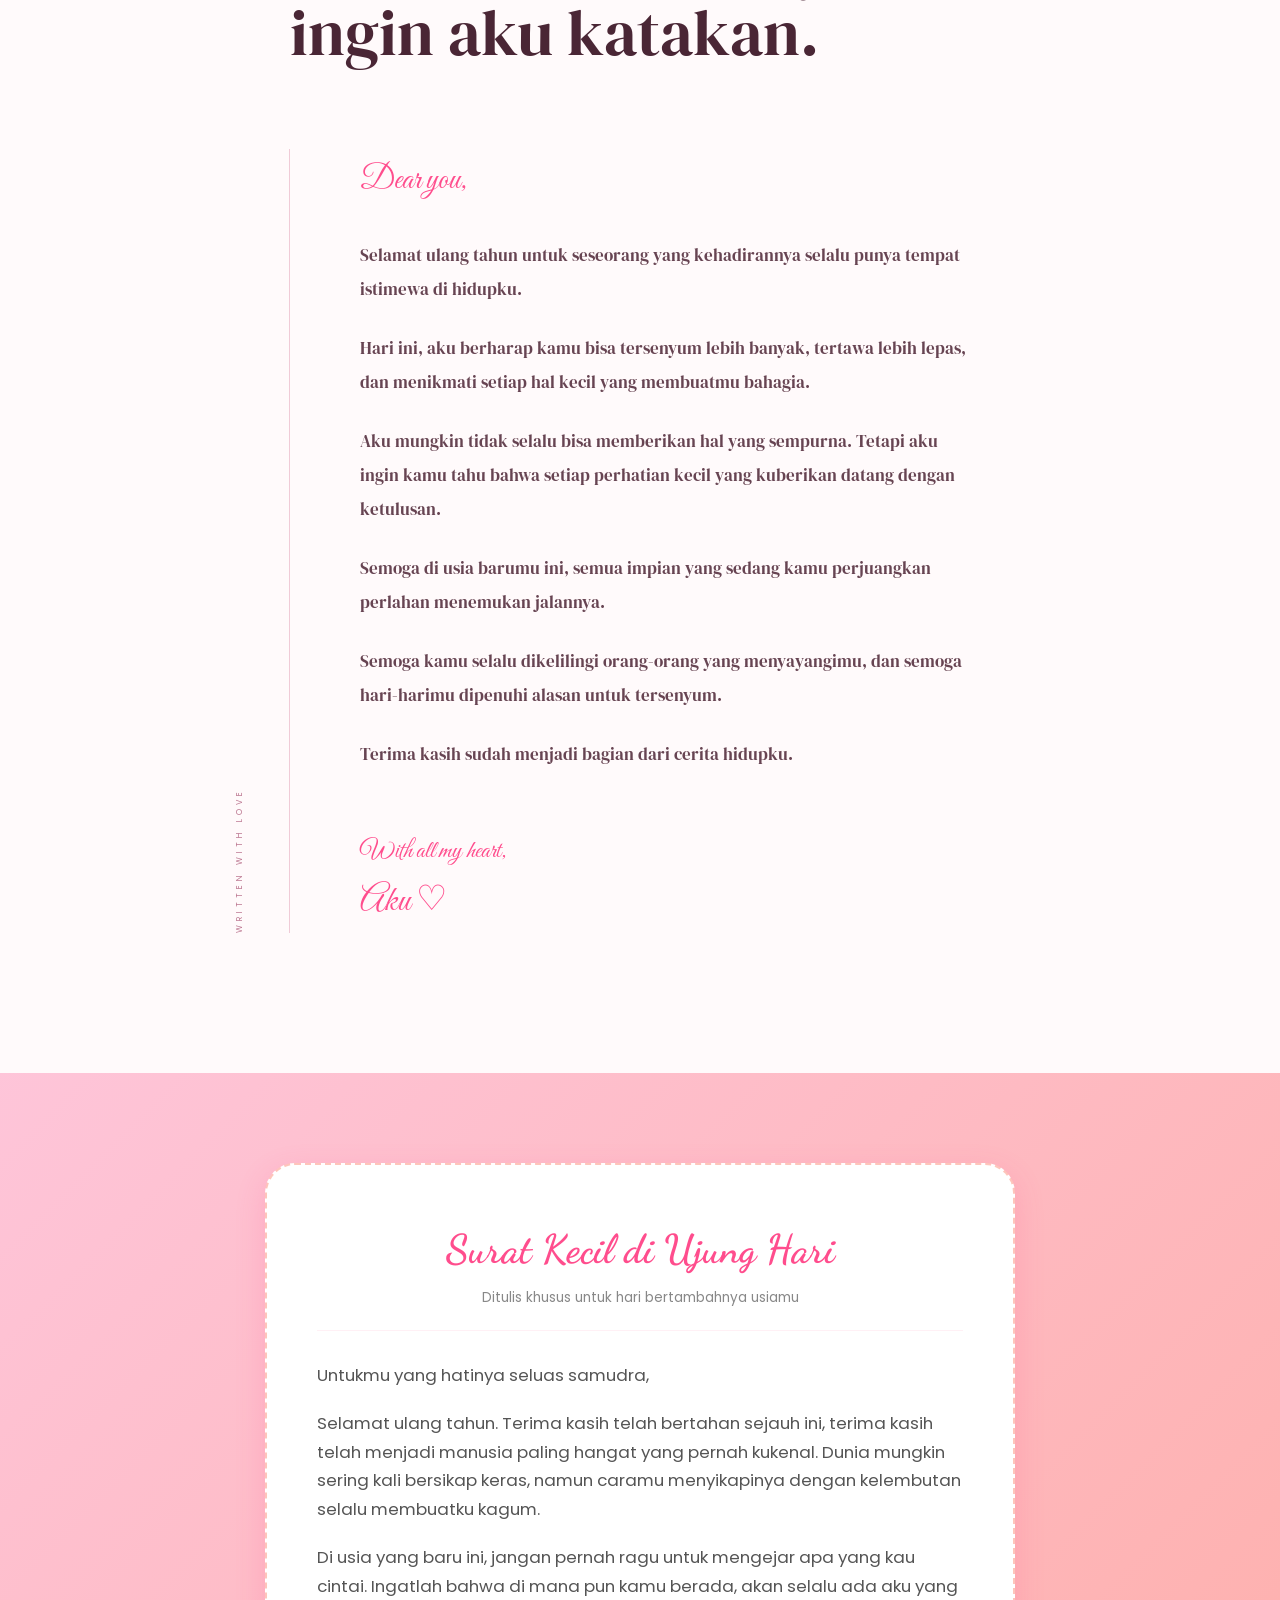
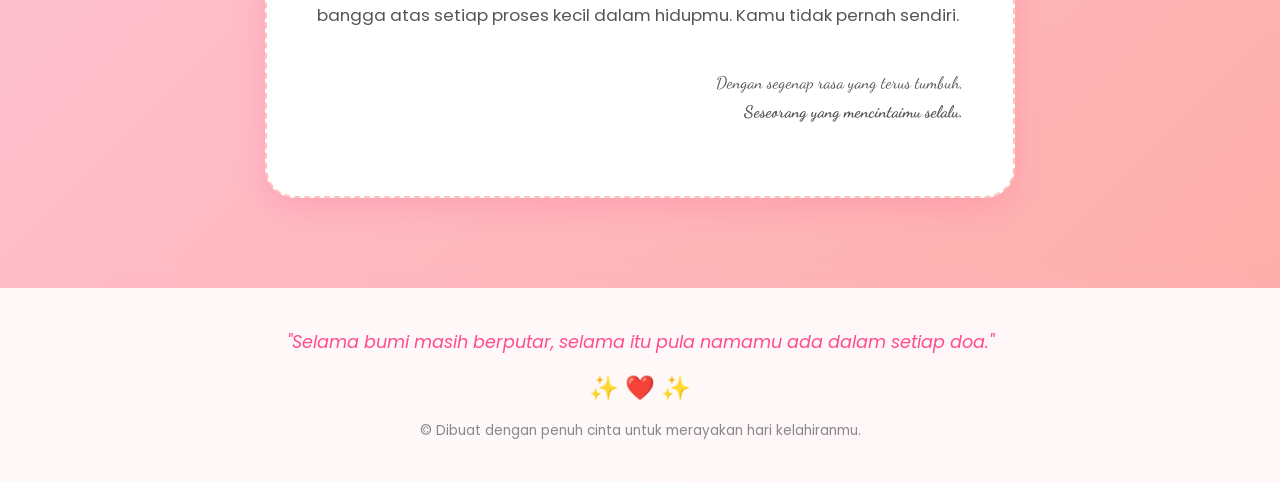
==== commit 1ff41733: "Update index.html" ====
--- a/index.html
+++ b/index.html
@@ -4,731 +4,733 @@
 <head>
     <meta charset="UTF-8">
     <meta name="viewport" content="width=device-width, initial-scale=1.0">
+
     <meta name="description" content="Selamat Ulang Tahun Untuk Semesta Kecilku">
 
     <title>Selamat Ulang Tahun Sayanggggg ❤️</title>
 
     <link rel="stylesheet" href="randomm.css">
+
 </head>
 
 <body>
 
-    <!-- =========================================================
-         HEADER
-    ========================================================= -->
-
-    <header class="main-header">
-
-        <div class="container header-container">
-
-            <!-- LOGO -->
-            <div class="logo">
-                <a href="#hero">Satu Renjana</a>
-            </div>
-
-            <!-- NAVIGASI -->
-            <nav class="navbar">
-
-                <ul class="nav-list">
-
-                    <li class="nav-item">
-                        <a href="#hero" class="nav-link active">
-                            Awal
-                        </a>
-                    </li>
-
-                    <li class="nav-item">
-                        <a href="#puisi" class="nav-link">
-                            Bait Kata
-                        </a>
-                    </li>
-
-                    <li class="nav-item">
-                        <a href="#kenangan" class="nav-link">
-                            Mozaik Usia
-                        </a>
-                    </li>
-
-                    <li class="nav-item">
-                        <a href="#letter" class="nav-link">
-                            Dear You
-                        </a>
-                    </li>
-
-                    <li class="nav-item">
-                        <a href="#surat" class="nav-link">
-                            Surat Rahasia
-                        </a>
-                    </li>
-
-                </ul>
-
-            </nav>
-
-            <!-- MUSIK -->
-            <div class="header-actions">
-
-                <button class="btn btn-music" id="musicToggle">
-                    🎵 Putar Melodi
-                </button>
-
-            </div>
-
-        </div>
-
-    </header>
-
-
-    <!-- =========================================================
-         HERO
-    ========================================================= -->
-
-    <section id="hero" class="hero-section">
-
-        <div class="container hero-container">
-
-            <div class="hero-content">
-
-                <span class="birthday-badge">
-                    Hari Istimewa Sang Rembulan
+<!-- =========================================================
+     HEADER
+========================================================= -->
+
+<header class="main-header">
+
+    <div class="container header-container">
+
+        <div class="logo">
+            <a href="#hero">Satu Renjana</a>
+        </div>
+
+        <nav class="navbar">
+
+            <ul class="nav-list">
+
+                <li class="nav-item">
+                    <a href="#hero" class="nav-link active">
+                        Awal
+                    </a>
+                </li>
+
+                <li class="nav-item">
+                    <a href="#puisi" class="nav-link">
+                        Bait Kata
+                    </a>
+                </li>
+
+                <li class="nav-item">
+                    <a href="#kenangan" class="nav-link">
+                        Mozaik Usia
+                    </a>
+                </li>
+
+                <li class="nav-item">
+                    <a href="#letter" class="nav-link">
+                        Dear You
+                    </a>
+                </li>
+
+                <li class="nav-item">
+                    <a href="#surat" class="nav-link">
+                        Surat Rahasia
+                    </a>
+                </li>
+
+            </ul>
+
+        </nav>
+
+        <div class="header-actions">
+
+            <button class="btn btn-music" id="musicToggle">
+                🎵 Putar Melodi
+            </button>
+
+        </div>
+
+    </div>
+
+</header>
+
+
+<!-- =========================================================
+     HERO
+========================================================= -->
+
+<section id="hero" class="hero-section">
+
+    <div class="container hero-container">
+
+        <div class="hero-content">
+
+            <span class="birthday-badge">
+                Hari Istimewa Sang Rembulan
+            </span>
+
+            <h1 class="hero-title">
+                Selamat Ulang Tahun Sayangg,
+                Untukmu yang Menjelma Rumah
+            </h1>
+
+            <p class="hero-subtitle">
+                "Di antara miliaran detik yang berputar di semesta,
+                detik saat kamu dilahirkan adalah alasan mengapa
+                duniaku kini penuh dengan warna."
+            </p>
+
+            <div class="hero-buttons">
+
+                <a href="#puisi" class="btn btn-primary btn-lg">
+                    Ayo Pencett Babee
+                </a>
+
+                <a href="#letter" class="btn btn-secondary btn-lg">
+                    Buka Ini Sayangg
+                </a>
+
+            </div>
+
+        </div>
+
+
+        <!-- FOTO UTAMA -->
+        <!-- BAGIAN INI TIDAK DIUBAH -->
+
+        <div class="hero-image-frame">
+
+            <img
+                src="lennaa.jpeg"
+                alt="Foto Sang Kekasih"
+                class="profile-img"
+            >
+
+        </div>
+
+    </div>
+
+</section>
+
+
+<!-- =========================================================
+     MAIN
+========================================================= -->
+
+<main class="main-content">
+
+
+<!-- =========================================================
+     PUISI
+========================================================= -->
+
+<section id="puisi" class="poetry-section">
+
+    <div class="container">
+
+        <div class="section-title">
+
+            <h2>
+                Bait Kata dalam Barisan Usia
+            </h2>
+
+            <p>
+                Sebuah persembahan kecil dari jiwa yang selalu mengagumimu.
+            </p>
+
+        </div>
+
+
+        <div class="poetry-grid">
+
+
+            <!-- PUISI 1 -->
+
+            <article class="poetry-card">
+
+                <div class="card-icon">
+                    🕯️
+                </div>
+
+                <h3>
+                    Lilin yang Tak Pernah Padam
+                </h3>
+
+                <p class="poem-text">
+
+                    Bukan tentang berapa banyak lilin yang kau tiup hari ini,
+                    <br>
+
+                    melainkan tentang hangatnya senyummu yang selalu meredakan gelisahku.
+                    <br>
+
+                    Teruslah menyala, tanpa perlu takut redup dimakan waktu.
+
+                </p>
+
+            </article>
+
+
+            <!-- PUISI 2 -->
+
+            <article class="poetry-card">
+
+                <div class="card-icon">
+                    🌙
+                </div>
+
+                <h3>
+                    Penjaga Sunyi
+                </h3>
+
+                <p class="poem-text">
+
+                    Di saat malam merayap pelan dan duniaku terasa bising,
+                    <br>
+
+                    hadirmu adalah keheningan yang paling menenangkan.
+                    <br>
+
+                    Terima kasih telah lahir dan tumbuh menjadi sosok yang begitu luar biasa.
+
+                </p>
+
+            </article>
+
+
+            <!-- PUISI 3 -->
+
+            <article class="poetry-card">
+
+                <div class="card-icon">
+                    🌸
+                </div>
+
+                <h3>
+                    Pekarangan Musim Bunga
+                </h3>
+
+                <p class="poem-text">
+
+                    Setiap tahun yang bertambah pada usiamu,
+                    <br>
+
+                    adalah kelopak bunga baru yang bermekaran di dalam dadaku.
+                    <br>
+
+                    Mekarlah dengan indah, sebab seluruh dunia berhak melihat pesonamu.
+
+                </p>
+
+            </article>
+
+        </div>
+
+    </div>
+
+</section>
+
+
+<!-- =========================================================
+     GALERI 10 FOTO
+========================================================= -->
+
+<section id="kenangan" class="gallery-section">
+
+    <div class="container">
+
+        <div class="section-title">
+
+            <h2>
+                Wajah Yang Akan Abadi Di Hatiku
+            </h2>
+
+            <p>
+                Beberapa Foto Bidadariku
+            </p>
+
+        </div>
+
+
+        <div class="gallery-grid">
+
+
+            <!-- FOTO 1 -->
+
+            <div class="gallery-item">
+
+                <img
+                    src="lennas.jpeg"
+                    alt="Kenangan 1"
+                >
+
+                <div class="gallery-overlay">
+
+                    <h4>
+                        Awal Cerita Kita
+                    </h4>
+
+                    <p>
+                        Saat kita belum sama-sama mengenal.
+                    </p>
+
+                </div>
+
+            </div>
+
+
+            <!-- FOTO 2 -->
+
+            <div class="gallery-item">
+
+                <img
+                    src="naa.jpeg"
+                    alt="Kenangan 2"
+                >
+
+                <div class="gallery-overlay">
+
+                    <h4>
+                        Jejak Langkah
+                    </h4>
+
+                    <p>
+                        Setiap momen bersamamu selalu berarti.
+                    </p>
+
+                </div>
+
+            </div>
+
+
+            <!-- FOTO 3 -->
+
+            <div class="gallery-item">
+
+                <img
+                    src="na.jpeg"
+                    alt="Kenangan 3"
+                >
+
+                <div class="gallery-overlay">
+
+                    <h4>
+                        Binar di Matamu
+                    </h4>
+
+                    <p>
+                        Senyummu selalu punya cerita.
+                    </p>
+
+                </div>
+
+            </div>
+
+
+            <!-- FOTO 4 -->
+
+            <div class="gallery-item">
+
+                <img
+                    src="naaa.jpeg"
+                    alt="Kenangan 4"
+                >
+
+                <div class="gallery-overlay">
+
+                    <h4>
+                        Sore yang Hangat
+                    </h4>
+
+                    <p>
+                        Momen sederhana yang tidak terlupakan.
+                    </p>
+
+                </div>
+
+            </div>
+
+
+            <!-- FOTO 5 -->
+
+            <div class="gallery-item">
+
+                <img
+                    src="lna.jpeg"
+                    alt="Kenangan 5"
+                >
+
+                <div class="gallery-overlay">
+
+                    <h4>
+                        Satu Momen
+                    </h4>
+
+                    <p>
+                        Satu foto, satu kenangan.
+                    </p>
+
+                </div>
+
+            </div>
+
+
+            <!-- FOTO 6 -->
+
+            <div class="gallery-item">
+
+                <img
+                    src="lnna.jpeg"
+                    alt="Kenangan 6"
+                >
+
+                <div class="gallery-overlay">
+
+                    <h4>
+                        Senyum Kecil
+                    </h4>
+
+                    <p>
+                        Hal kecil yang selalu membuat bahagia.
+                    </p>
+
+                </div>
+
+            </div>
+
+
+            <!-- FOTO 7 -->
+
+            <div class="gallery-item">
+
+                <img
+                    src="lnnn.jpeg"
+                    alt="Kenangan 7"
+                >
+
+                <div class="gallery-overlay">
+
+                    <h4>
+                        Hari yang Indah
+                    </h4>
+
+                    <p>
+                        Kenangan yang ingin selalu disimpan.
+                    </p>
+
+                </div>
+
+            </div>
+
+
+            <!-- FOTO 8 -->
+
+            <div class="gallery-item">
+
+                <img
+                    src="len.jpeg"
+                    alt="Kenangan 8"
+                >
+
+                <div class="gallery-overlay">
+
+                    <h4>
+                        Untukmu
+                    </h4>
+
+                    <p>
+                        Karena setiap foto punya kisahnya sendiri.
+                    </p>
+
+                </div>
+
+            </div>
+
+
+            <!-- FOTO 9 -->
+
+            <div class="gallery-item">
+
+                <img
+                    src="llna.jpeg"
+                    alt="Kenangan 9"
+                >
+
+                <div class="gallery-overlay">
+
+                    <h4>
+                        Memori Manis
+                    </h4>
+
+                    <p>
+                        Salah satu momen yang ingin dikenang.
+                    </p>
+
+                </div>
+
+            </div>
+
+
+            <!-- FOTO 10 -->
+
+            <div class="gallery-item">
+
+                <img
+                    src="nas.jpeg"
+                    alt="Kenangan 10"
+                >
+
+                <div class="gallery-overlay">
+
+                    <h4>
+                        Forever Memory
+                    </h4>
+
+                    <p>
+                        Terima kasih untuk setiap kenangan.
+                    </p>
+
+                </div>
+
+            </div>
+
+
+        </div>
+
+    </div>
+
+</section>
+
+
+<!-- =========================================================
+     DEAR YOU
+========================================================= -->
+
+<section id="letter" class="letter-section">
+
+    <div class="container">
+
+        <div class="section-heading">
+
+            <p class="section-number">
+                01 — A LETTER FOR YOU
+            </p>
+
+            <p class="script">
+                Untukmu, sayang...
+            </p>
+
+            <h2>
+                Ada beberapa hal
+                yang ingin aku katakan.
+            </h2>
+
+        </div>
+
+
+        <div class="letter-layout">
+
+            <div class="letter-side">
+
+                <span class="vertical-text">
+                    WRITTEN WITH LOVE
                 </span>
 
-                <h1 class="hero-title">
-                    Selamat Ulang Tahun Sayangg,
-                    Untukmu yang Menjelma Rumah
-                </h1>
-
-                <p class="hero-subtitle">
-                    "Di antara miliaran detik yang berputar di semesta,
-                    detik saat kamu dilahirkan adalah alasan mengapa
-                    duniaku kini penuh dengan warna."
-                </p>
-
-                <div class="hero-buttons">
-
-                    <a href="#puisi" class="btn btn-primary btn-lg">
-                        Ayo Pencett Babee
-                    </a>
-
-                    <a href="#letter" class="btn btn-secondary btn-lg">
-                        Buka Ini Sayangg
-                    </a>
-
-                </div>
-
-            </div>
-
-
-            <!-- FOTO UTAMA
-                 TIDAK DIUBAH -->
-
-            <div class="hero-image-frame">
-
-                <img
-                    src="lennaa.jpeg"
-                    alt="Foto Sang Kekasih"
-                    class="profile-img"
-                >
-
-            </div>
-
-        </div>
-
-    </section>
-
-
-    <!-- =========================================================
-         MAIN
-    ========================================================= -->
-
-    <main class="main-content">
-
-
-        <!-- =====================================================
-             PUISI
-        ===================================================== -->
-
-        <section id="puisi" class="poetry-section">
-
-            <div class="container">
-
-                <div class="section-title">
-
-                    <h2>
-                        Bait Kata dalam Barisan Usia
-                    </h2>
-
-                    <p>
-                        Sebuah persembahan kecil dari jiwa yang selalu mengagumimu.
-                    </p>
-
-                </div>
-
-
-                <div class="poetry-grid">
-
-
-                    <!-- PUISI 1 -->
-
-                    <article class="poetry-card">
-
-                        <div class="card-icon">
-                            🕯️
-                        </div>
-
-                        <h3>
-                            Lilin yang Tak Pernah Padam
-                        </h3>
-
-                        <p class="poem-text">
-                            Bukan tentang berapa banyak lilin yang kau tiup hari ini,
-                            <br>
-
-                            melainkan tentang hangatnya senyummu yang selalu meredakan gelisahku.
-                            <br>
-
-                            Teruslah menyala, tanpa perlu takut redup dimakan waktu.
-                        </p>
-
-                    </article>
-
-
-                    <!-- PUISI 2 -->
-
-                    <article class="poetry-card">
-
-                        <div class="card-icon">
-                            🌙
-                        </div>
-
-                        <h3>
-                            Penjaga Sunyi
-                        </h3>
-
-                        <p class="poem-text">
-                            Di saat malam merayap pelan dan duniaku terasa bising,
-                            <br>
-
-                            hadirmu adalah keheningan yang paling menenangkan.
-                            <br>
-
-                            Terima kasih telah lahir dan tumbuh menjadi sosok yang begitu luar biasa.
-                        </p>
-
-                    </article>
-
-
-                    <!-- PUISI 3 -->
-
-                    <article class="poetry-card">
-
-                        <div class="card-icon">
-                            🌸
-                        </div>
-
-                        <h3>
-                            Pekarangan Musim Bunga
-                        </h3>
-
-                        <p class="poem-text">
-                            Setiap tahun yang bertambah pada usiamu,
-                            <br>
-
-                            adalah kelopak bunga baru yang bermekaran di dalam dadaku.
-                            <br>
-
-                            Mekarlah dengan indah, sebab seluruh dunia berhak melihat pesonamu.
-                        </p>
-
-                    </article>
-
-                </div>
-
-            </div>
-
-        </section>
-
-
-        <!-- =====================================================
-             GALERI FOTO
-             2 BAGIAN:
-             1. FOTO NATURAL
-             2. FOTO FILTER
-        ===================================================== -->
-
-        <section id="kenangan" class="gallery-section">
-
-            <div class="container">
-
-                <div class="section-title">
-
-                    <h2>
-                        Wajah Yang Akan Abadi Di Hatiku
-                    </h2>
-
-                    <p>
-                        Beberapa Foto Bidadariku
-                    </p>
-
-                </div>
-
-
-                <!-- =================================================
-                     NAVIGASI GALERI
-                ================================================== -->
-
-                <div class="gallery-navigation">
-
-                    <a
-                        href="#foto-natural"
-                        class="gallery-nav-btn active"
-                    >
-                        📸 Foto Natural
-                    </a>
-
-                    <a
-                        href="#foto-filter"
-                        class="gallery-nav-btn"
-                    >
-                        ✨ Foto Filter
-                    </a>
-
-                </div>
-
-
-                <!-- =================================================
-                     HALAMAN FOTO NATURAL
-                ================================================== -->
-
-                <div
-                    id="foto-natural"
-                    class="gallery-page natural-gallery-page"
-                >
-
-                    <div class="gallery-page-title">
-
-                        <h3>
-                            📸 Foto Natural
-                        </h3>
-
-                        <p>
-                            Senyum dan wajahmu apa adanya,
-                            tetap menjadi hal yang paling indah.
-                        </p>
-
-                    </div>
-
-
-                    <div class="gallery-grid natural-gallery">
-
-
-                        <!-- NATURAL 1 -->
-
-                        <div class="gallery-item">
-
-                            <img
-                                src="lennas.jpeg"
-                                alt="Foto Natural 1"
-                            >
-
-                            <div class="gallery-overlay">
-
-                                <h4>
-                                    Awal Cerita Kita
-                                </h4>
-
-                                <p>
-                                    Saat kita belum sama-sama mengenal.
-                                </p>
-
-                            </div>
-
-                        </div>
-
-
-                        <!-- NATURAL 2 -->
-
-                        <div class="gallery-item">
-
-                            <img
-                                src="naa.jpeg"
-                                alt="Foto Natural 2"
-                            >
-
-                            <div class="gallery-overlay">
-
-                                <h4>
-                                    Jejak Langkah
-                                </h4>
-
-                                <p>
-                                    Setiap momen bersamamu selalu berarti.
-                                </p>
-
-                            </div>
-
-                        </div>
-
-
-                        <!-- NATURAL 3 -->
-
-                        <div class="gallery-item">
-
-                            <img
-                                src="na.jpeg"
-                                alt="Foto Natural 3"
-                            >
-
-                            <div class="gallery-overlay">
-
-                                <h4>
-                                    Binar di Matamu
-                                </h4>
-
-                                <p>
-                                    Senyummu selalu punya cerita.
-                                </p>
-
-                            </div>
-
-                        </div>
-
-
-                        <!-- NATURAL 4 -->
-
-                        <div class="gallery-item">
-
-                            <img
-                                src="naaa.jpeg"
-                                alt="Foto Natural 4"
-                            >
-
-                            <div class="gallery-overlay">
-
-                                <h4>
-                                    Sore yang Hangat
-                                </h4>
-
-                                <p>
-                                    Momen sederhana yang tidak terlupakan.
-                                </p>
-
-                            </div>
-
-                        </div>
-
-
-                        <!-- NATURAL 5 -->
-
-                        <div class="gallery-item">
-
-                            <img
-                                src="lna.jpeg"
-                                alt="Foto Natural 5"
-                            >
-
-                            <div class="gallery-overlay">
-
-                                <h4>
-                                    Satu Momen
-                                </h4>
-
-                                <p>
-                                    Satu foto, satu kenangan.
-                                </p>
-
-                            </div>
-
-                        </div>
-
-                    </div>
-
-                </div>
-
-
-                <!-- =================================================
-                     HALAMAN FOTO FILTER
-                ================================================== -->
-
-                <div
-                    id="foto-filter"
-                    class="gallery-page filter-gallery-page"
-                >
-
-                    <div class="gallery-page-title">
-
-                        <h3>
-                            ✨ Foto Dengan Filter
-                        </h3>
-
-                        <p>
-                            Beberapa foto dengan sentuhan filter
-                            yang membuat kenangan semakin berbeda.
-                        </p>
-
-                    </div>
-
-
-                    <div class="gallery-grid filter-gallery">
-
-
-                        <!-- FILTER 1 -->
-
-                        <div class="gallery-item filter-photo">
-
-                            <img
-                                src="lnna.jpeg"
-                                alt="Foto Filter 1"
-                            >
-
-                            <div class="gallery-overlay">
-
-                                <h4>
-                                    Senyum Kecil
-                                </h4>
-
-                                <p>
-                                    Hal kecil yang selalu membuat bahagia.
-                                </p>
-
-                            </div>
-
-                        </div>
-
-
-                        <!-- FILTER 2 -->
-
-                        <div class="gallery-item filter-photo">
-
-                            <img
-                                src="lnnn.jpeg"
-                                alt="Foto Filter 2"
-                            >
-
-                            <div class="gallery-overlay">
-
-                                <h4>
-                                    Hari yang Indah
-                                </h4>
-
-                                <p>
-                                    Kenangan yang ingin selalu disimpan.
-                                </p>
-
-                            </div>
-
-                        </div>
-
-
-                        <!-- FILTER 3 -->
-
-                        <div class="gallery-item filter-photo">
-
-                            <img
-                                src="len.jpeg"
-                                alt="Foto Filter 3"
-                            >
-
-                            <div class="gallery-overlay">
-
-                                <h4>
-                                    Untukmu
-                                </h4>
-
-                                <p>
-                                    Karena setiap foto punya kisahnya sendiri.
-                                </p>
-
-                            </div>
-
-                        </div>
-
-
-                        <!-- FILTER 4 -->
-
-                        <div class="gallery-item filter-photo">
-
-                            <img
-                                src="llna.jpeg"
-                                alt="Foto Filter 4"
-                            >
-
-                            <div class="gallery-overlay">
-
-                                <h4>
-                                    Memori Manis
-                                </h4>
-
-                                <p>
-                                    Salah satu momen yang ingin dikenang.
-                                </p>
-
-                            </div>
-
-                        </div>
-
-
-                        <!-- FILTER 5 -->
-
-                        <div class="gallery-item filter-photo">
-
-                            <img
-                                src="nas.jpeg"
-                                alt="Foto Filter 5"
-                            >
-
-                            <div class="gallery-overlay">
-
-                                <h4>
-                                    Forever Memory
-                                </h4>
-
-                                <p>
-                                    Terima kasih untuk setiap kenangan.
-                                </p>
-
-                            </div>
-
-                        </div>
-
-                    </div>
-
-                </div>
-
-            </div>
-
-        </section>
-
-
-        <!-- =====================================================
-             DEAR YOU
-        ===================================================== -->
-
-        <section id="letter" class="letter-section">
-
-            <div class="container">
-
-                <div class="section-heading">
-
-                    <p class="section-number">
-                        01 — A LETTER FOR YOU
-                    </p>
-
-                    <p class="script">
-                        Untukmu, sayang...
-                    </p>
-
-                    <h2>
-                        Ada beberapa hal
-                        yang ingin aku katakan.
-                    </h2>
-
-                </div>
-
-
-                <div class="letter-layout">
-
-
-                    <div class="letter-side">
-
-                        <span class="vertical-text">
-                            WRITTEN WITH LOVE
-                        </span>
-
-                    </div>
-
-
-                    <article class="letter">
-
-                        <p class="letter-intro">
-                            Dear you,
-                        </p>
-
-
-                        <p>
-                            Selamat ulang tahun untuk seseorang
-                            yang kehadirannya selalu punya tempat
-                            istimewa di hidupku.
-                        </p>
-
-
-                        <p>
-                            Hari ini, aku berharap kamu bisa
-                            tersenyum lebih banyak, tertawa lebih
-                            lepas, dan menikmati setiap hal kecil
-                            yang membuatmu bahagia.
-                        </p>
-
-
-                        <p>
-                            Aku mungkin tidak selalu bisa
-                            memberikan hal yang sempurna.
-                            Tetapi aku ingin kamu tahu bahwa
-                            setiap perhatian kecil yang kuberikan
-                            datang dengan ketulusan.
-                        </p>
-
-
-                        <p>
-                            Semoga di usia barumu ini, semua
-                            impian yang sedang kamu perjuangkan
-                            perlahan menemukan jalannya.
-                        </p>
-
-
-                        <p>
-                            Semoga kamu selalu dikelilingi
-                            orang-orang yang menyayangimu,
-                            dan semoga hari-harimu dipenuhi
-                            alasan untuk tersenyum.
-                        </p>
-
-
-                        <p>
-                            Terima kasih sudah menjadi bagian
-                            dari cerita hidupku.
-                        </p>
-
-
-                        <div class="letter-signature">
-
-                            <span>
-                                With all my heart,
-                            </span>
-
-                            <strong>
-                                Aku ♡
-                            </strong>
-
-                        </div>
-
-                    </article>
-
-                </div>
-
-            </div>
-
-        </section>
-
-
-        <!-- =====================================================
-             SURAT RAHASIA
-        ===================================================== -->
-
-        <section
-            id="surat"
-            class="letter-section secret-letter-section"
-        >
-
-            <div class="container">
-
-                <div class="letter-wrapper">
-
-
-                    <div class="letter-header">
-
-                        <h2>
-                            Surat Kecil di Ujung Hari
-                        </h2>
-
-                        <span class="letter-date">
+            </div>
+
+
+            <article class="letter">
+
+                <p class="letter-intro">
+                    Dear you,
+                </p>
+
+                <p>
+                    Selamat ulang tahun untuk seseorang
+                    yang kehadirannya selalu punya tempat
+                    istimewa di hidupku.
+                </p>
+
+                <p>
+                    Hari ini, aku berharap kamu bisa
+                    tersenyum lebih banyak, tertawa lebih
+                    lepas, dan menikmati setiap hal kecil
+                    yang membuatmu bahagia.
+                </p>
+
+                <p>
+                    Aku mungkin tidak selalu bisa
+                    memberikan hal yang sempurna.
+                    Tetapi aku ingin kamu tahu bahwa
+                    setiap perhatian kecil yang kuberikan
+                    datang dengan ketulusan.
+                </p>
+
+                <p>
+                    Semoga di usia barumu ini, semua
+                    impian yang sedang kamu perjuangkan
+                    perlahan menemukan jalannya.
+                </p>
+
+                <p>
+                    Semoga kamu selalu dikelilingi
+                    orang-orang yang menyayangimu,
+                    dan semoga hari-harimu dipenuhi
+                    alasan untuk tersenyum.
+                </p>
+
+                <p>
+                    Terima kasih sudah menjadi bagian
+                    dari cerita hidupku.
+                </p>
+
+
+                <div class="letter-signature">
+
+                    <span>
+                        With all my heart,
+                    </span>
+
+                    <strong>
+                        Aku ♡
+                    </strong>
+
+                </div>
+
+            </article>
+
+        </div>
+
+    </div>
+
+</section>
+
+
+<!-- =========================================================
+     SURAT RAHASIA
+========================================================= -->
+
+<section id="surat" class="letter-section secret-letter-section">
+
+    <div class="container">
+
+        <div class="letter-wrapper">
+
+            <div class="letter-header">
+
+                <h2>
+                    Surat Kecil di Ujung Hari
+                </h2>
+
+                <span class="letter-date">
+                    Ditulis khusus untuk hari bertambahnya usiamu
+                </span>
+
+            </div>
+
+
+            <div class="letter-body">
+
+                <p>
+                    Untukmu yang hatinya seluas samudra,
+                </p>
+
+                <p>
+                    Selamat ulang tahun. Terima kasih telah
+                    bertahan sejauh ini, terima kasih telah
+                    menjadi manusia paling hangat yang pernah
+                    kukenal. Dunia mungkin sering kali bersikap
+                    keras, namun caramu menyikapinya dengan
+                    kelembutan selalu membuatku kagum.
+                </p>
+
+                <p>
+                    Di usia yang baru ini, jangan pernah ragu
+                    untuk mengejar apa yang kau cintai.
+                    Ingatlah bahwa di mana pun kamu berada,
+                    akan selalu ada aku yang bangga atas setiap
+                    proses kecil dalam hidupmu. Kamu tidak pernah sendiri.
+                </p>
+
+                <p class="letter-closing">
+
+                    Dengan segenap rasa yang terus tumbuh,
+
+                    <br>
+
+                    <strong>
+                        Seseorang yang mencintaimu selalu.
+                    </strong>
+
+                </p>
+
+            </div>
+
+        </div>
+
+    </div>
+
+</section>
+
+
+</main>
+
+
+<!-- =========================================================
+     FOOTER
+========================================================= -->
+
+<footer class="main-footer">
+
+    <div class="container">
+
+        <div class="footer-content">
+
+            <p class="footer-quote">
+                "Selama bumi masih berputar, selama itu pula
+                namamu ada dalam setiap doa."
+            </p>
+
+            <div class="footer-heart">
+                ✨ ❤️ ✨
+            </div>
+
+            <p class="copyright">
+                &copy; Dibuat dengan penuh cinta untuk merayakan
+                hari kelahiranmu.
+            </p>
+
+        </div>
+
+    </div>
+
+</footer>
+
+
+<script src="raandom.js"></script>
+
+</body>
+</html>
--- a/randomm.css
+++ b/randomm.css
@@ -1,7 +1,7 @@
 @import url('https://fonts.googleapis.com/css2?family=Dancing+Script:wght@600;700&family=Poppins:wght@300;400;600&family=DM+Serif+Display:ital@0;1&family=Great+Vibes&display=swap');
 
 /* =========================================================
-GLOBAL VARIABLES
+GLOBAL
 ========================================================= */
 
 :root {
@@ -32,7 +32,6 @@
     --shadow-glow:
         0 0 20px rgba(255, 117, 160, 0.6);
 }
-
 
 /* =========================================================
 RESET
@@ -72,7 +71,6 @@
     padding-right: 20px;
 }
 
-
 /* =========================================================
 ANIMATIONS
 ========================================================= */
@@ -128,7 +126,6 @@
         transform: scale(1.3);
     }
 }
-
 
 /* =========================================================
 HEADER
@@ -139,17 +136,11 @@
     top: 0;
     left: 0;
     width: 100%;
-
     background: rgba(255, 255, 255, 0.88);
-
     backdrop-filter: blur(12px);
     -webkit-backdrop-filter: blur(12px);
-
     z-index: 1000;
-
-    box-shadow:
-        0 4px 20px rgba(255, 182, 193, 0.3);
-
+    box-shadow: 0 4px 20px rgba(255, 182, 193, 0.3);
     padding: 12px 0;
 }
 
@@ -157,12 +148,10 @@
     display: flex;
     align-items: center;
     justify-content: space-between;
-
     gap: 15px;
     flex-wrap: wrap;
 }
 
-
 /* =========================================================
 LOGO
 ========================================================= */
@@ -173,16 +162,12 @@
 
 .logo a {
     font-family: 'Dancing Script', cursive;
-
     font-size: 2rem;
     font-weight: 700;
-
     color: var(--pink-primary);
-
     text-decoration: none;
     white-space: nowrap;
 }
-
 
 /* =========================================================
 NAVIGATION
@@ -197,10 +182,8 @@
     display: flex;
     align-items: center;
     justify-content: center;
-
     flex-wrap: wrap;
     gap: 8px;
-
     list-style: none;
     width: 100%;
 }
@@ -211,1003 +194,830 @@
 
 .nav-link {
     display: block;
-
     text-decoration: none;
-
     color: #666;
-
     font-weight: 600;
     font-size: 0.85rem;
-
     padding: 8px 14px;
-
     border-radius: 50px;
-
     background: rgba(255, 255, 255, 0.75);
-
-    border:
-        1px solid
-        rgba(255, 117, 160, 0.25);
-
+    border: 1px solid rgba(255, 117, 160, 0.25);
     transition: all 0.3s ease;
-
     white-space: nowrap;
 }
 
 .nav-link:hover {
     color: white;
+    background: linear-gradient(
+        45deg,
+        var(--pink-primary),
+        var(--pink-secondary)
+    );
+    transform: translateY(-2px);
+    box-shadow: 0 5px 15px rgba(255, 77, 141, 0.25);
+}
+
+.nav-link.active {
+    color: white;
+    background: linear-gradient(
+        45deg,
+        var(--pink-primary),
+        var(--pink-secondary)
+    );
+    box-shadow: 0 5px 15px rgba(255, 77, 141, 0.25);
+}
+
+/* =========================================================
+MUSIC
+========================================================= */
+
+.header-actions {
+    flex-shrink: 0;
+}
+
+.btn {
+    display: inline-block;
+    padding: 12px 28px;
+    border-radius: 50px;
+    text-decoration: none;
+    font-weight: 600;
+    border: none;
+    cursor: pointer;
+    transition: all 0.4s cubic-bezier(
+        0.175,
+        0.885,
+        0.32,
+        1.275
+    );
+}
+
+.btn-music {
+    background: #ffe6ee;
+    color: var(--pink-primary);
+    font-size: 0.85rem;
+    padding: 9px 16px;
+    animation: pulseGlow 3s infinite;
+    white-space: nowrap;
+}
+
+/* =========================================================
+BUTTON
+========================================================= */
+
+.btn-primary {
+    background: linear-gradient(
+        45deg,
+        var(--pink-primary),
+        var(--pink-secondary)
+    );
+    color: white;
+    box-shadow: var(--shadow-soft);
+}
+
+.btn-primary:hover {
+    transform: translateY(-4px) scale(1.05);
+    box-shadow: var(--shadow-glow);
+}
+
+.btn-secondary {
+    background: white;
+    color: var(--pink-primary);
+    border: 2px solid var(--pink-secondary);
+}
+
+.btn-secondary:hover {
+    background: var(--pink-light);
+    transform: translateY(-4px);
+}
+
+/* =========================================================
+HERO
+========================================================= */
+
+.hero-section {
+    padding: 170px 0 90px;
+    min-height: 80vh;
+    display: flex;
+    align-items: center;
+}
+
+.hero-container {
+    display: grid;
+    grid-template-columns: 1.2fr 0.8fr;
+    gap: 40px;
+    align-items: center;
+}
+
+.birthday-badge {
+    background: white;
+    color: var(--pink-primary);
+    padding: 6px 18px;
+    border-radius: 20px;
+    font-size: 0.85rem;
+    font-weight: 600;
+    box-shadow: var(--shadow-soft);
+    display: inline-block;
+    margin-bottom: 15px;
+    animation: fadeInUp 1s ease;
+}
+
+.hero-title {
+    font-family: 'Dancing Script', cursive;
+    font-size: 3.2rem;
+    color: #800f2f;
+    line-height: 1.2;
+    margin-bottom: 20px;
+    animation: fadeInUp 1.2s ease;
+}
+
+.hero-subtitle {
+    font-style: italic;
+    color: #555;
+    font-size: 1.1rem;
+    margin-bottom: 30px;
+    animation: fadeInUp 1.4s ease;
+}
+
+.hero-buttons {
+    display: flex;
+    flex-wrap: wrap;
+    gap: 15px;
+    animation: fadeInUp 1.6s ease;
+}
+
+.hero-image-frame {
+    position: relative;
+    text-align: center;
+    animation: float 5s ease-in-out infinite;
+}
+
+/* =========================================================
+FOTO UTAMA
+TIDAK DIUBAH
+========================================================= */
+
+.profile-img {
+    width: 100%;
+    max-width: 380px;
+    border-radius: 30px;
+    border: 8px solid white;
+    box-shadow: var(--shadow-soft);
+    transition: transform 0.5s ease;
+}
+
+.profile-img:hover {
+    transform: scale(1.03);
+}
+
+/* =========================================================
+SECTION TITLE
+========================================================= */
+
+.section-title {
+    text-align: center;
+    margin-bottom: 50px;
+}
+
+.section-title h2 {
+    font-family: 'Dancing Script', cursive;
+    font-size: 2.8rem;
+    color: var(--pink-primary);
+}
+
+.section-title p {
+    color: #777;
+    font-size: 0.95rem;
+}
+
+/* =========================================================
+POETRY
+========================================================= */
+
+.poetry-section {
+    padding: 80px 0;
+}
+
+.poetry-grid {
+    display: grid;
+    grid-template-columns: repeat(
+        auto-fit,
+        minmax(280px, 1fr)
+    );
+    gap: 30px;
+}
+
+.poetry-card {
+    background: var(--gradient-card);
+    padding: 35px 25px;
+    border-radius: 24px;
+    border: 1px solid rgba(255, 255, 255, 0.8);
+    box-shadow: var(--shadow-soft);
+    text-align: center;
+    transition: all 0.4s ease;
+}
+
+.poetry-card:hover {
+    transform: translateY(-10px);
+    box-shadow: var(--shadow-glow);
+    background: white;
+}
+
+.card-icon {
+    font-size: 2.5rem;
+    margin-bottom: 15px;
+    display: inline-block;
+    animation: heartBeat 2.5s infinite;
+}
+
+.poetry-card h3 {
+    color: var(--pink-primary);
+    margin-bottom: 15px;
+}
+
+.poem-text {
+    font-size: 0.95rem;
+    color: #666;
+    line-height: 1.8;
+}
+
+
+/* =========================================================
+GALERI 10 FOTO
+HANYA BAGIAN INI YANG MENGATUR 10 FOTO
+========================================================= */
+
+.gallery-section {
+    padding: 80px 0;
+}
+
+.gallery-grid {
+    display: grid;
+
+    /* DESKTOP: 4 FOTO PER BARIS */
+    grid-template-columns: repeat(4, 1fr);
+
+    gap: 18px;
+
+    width: 100%;
+    max-width: 950px;
+
+    margin: 0 auto;
+}
+
+.gallery-item {
+    position: relative;
+
+    width: 100%;
+
+    /* Ukuran foto */
+    aspect-ratio: 3 / 4;
+
+    border-radius: 16px;
+
+    overflow: hidden;
+
+    background: #fff;
+
+    box-shadow: var(--shadow-soft);
+
+    cursor: pointer;
+}
+
+.gallery-item img {
+    width: 100%;
+    height: 100%;
+
+    display: block;
+
+    object-fit: cover;
+
+    object-position: center;
+
+    transition:
+        transform 0.5s ease;
+}
+
+
+/* =========================================================
+TULISAN DI DALAM FOTO
+========================================================= */
+
+.gallery-overlay {
+    position: absolute;
+
+    inset: 0;
 
     background:
         linear-gradient(
-            45deg,
-            var(--pink-primary),
-            var(--pink-secondary)
+            to top,
+            rgba(255, 77, 141, 0.9),
+            rgba(255, 77, 141, 0.15),
+            transparent
         );
 
-    transform: translateY(-2px);
+    display: flex;
+
+    flex-direction: column;
+
+    justify-content: flex-end;
+
+    padding: 16px;
+
+    color: white;
+
+    opacity: 0;
+
+    transition:
+        opacity 0.3s ease;
+}
+
+.gallery-overlay h4 {
+    font-size: 14px;
+
+    margin-bottom: 4px;
+}
+
+.gallery-overlay p {
+    font-size: 11px;
+
+    line-height: 1.5;
+
+    margin: 0;
+}
+
+
+/* =========================================================
+HOVER DESKTOP
+========================================================= */
+
+.gallery-item:hover img {
+    transform: scale(1.08);
+}
+
+.gallery-item:hover .gallery-overlay {
+    opacity: 1;
+}
+
+
+/* =========================================================
+TABLET
+========================================================= */
+
+@media (max-width: 768px) {
+
+    .gallery-grid {
+        grid-template-columns: repeat(3, 1fr);
+
+        gap: 12px;
+
+        max-width: 600px;
+    }
+
+    .gallery-item {
+        border-radius: 13px;
+    }
+
+    .gallery-overlay {
+        padding: 10px;
+    }
+
+    .gallery-overlay h4 {
+        font-size: 11px;
+    }
+
+    .gallery-overlay p {
+        font-size: 9px;
+    }
+}
+
+
+/* =========================================================
+HP
+10 FOTO
+4 + 3 + 3
+========================================================= */
+
+@media (max-width: 600px) {
+
+    .gallery-section {
+        padding: 60px 12px;
+    }
+
+    .gallery-section .container {
+        padding: 0;
+    }
+
+    .gallery-grid {
+
+        /*
+        TETAP 4 KOLOM
+
+        FOTO:
+        1  2  3  4
+        5  6  7
+        8  9  10
+        */
+
+        grid-template-columns: repeat(4, 1fr);
+
+        gap: 8px;
+
+        width: 100%;
+
+        max-width: none;
+    }
+
+    .gallery-item {
+
+        aspect-ratio: 3 / 4;
+
+        border-radius: 9px;
+    }
+
+    .gallery-item img {
+
+        width: 100%;
+
+        height: 100%;
+
+        object-fit: cover;
+    }
+
+    /*
+    JANGAN display:none.
+    Tulisan tetap ada ketika foto disentuh.
+    */
+
+    .gallery-overlay {
+
+        display: flex;
+
+        padding: 7px;
+
+        opacity: 0;
+    }
+
+    .gallery-overlay h4 {
+
+        font-size: 8px;
+
+        margin-bottom: 2px;
+    }
+
+    .gallery-overlay p {
+
+        font-size: 6px;
+
+        line-height: 1.25;
+    }
+
+    /*
+    HP tidak punya hover.
+    Jadi ketika foto disentuh,
+    overlay akan muncul.
+    */
+
+    .gallery-item:active .gallery-overlay {
+
+        opacity: 1;
+    }
+
+    .gallery-item:active img {
+
+        transform: scale(1.05);
+    }
+}
+
+
+/* =========================================================
+HP KECIL
+========================================================= */
+
+@media (max-width: 380px) {
+
+    .gallery-grid {
+
+        grid-template-columns:
+            repeat(4, 1fr);
+
+        gap: 6px;
+    }
+
+    .gallery-item {
+
+        aspect-ratio: 3 / 4;
+
+        border-radius: 7px;
+    }
+
+    .gallery-overlay {
+
+        padding: 5px;
+    }
+
+    .gallery-overlay h4 {
+
+        font-size: 7px;
+    }
+
+    .gallery-overlay p {
+
+        font-size: 5px;
+    }
+}
+
+
+/* =========================================================
+DEAR YOU
+========================================================= */
+
+#letter.letter-section {
+
+    padding: 140px 0;
+
+    background: #fffafb;
+}
+
+#letter .section-heading {
+
+    max-width: 700px;
+
+    margin:
+        0 auto 80px;
+}
+
+#letter .section-number {
+
+    font-size: 8px;
+
+    letter-spacing: 4px;
+
+    color: #c05b7c;
+
+    font-weight: 600;
+}
+
+#letter .script {
+
+    font-family:
+        "Great Vibes",
+        cursive;
+
+    font-size: 38px;
+
+    color: var(--pink-primary);
+
+    margin:
+        18px 0 8px;
+}
+
+#letter .section-heading h2 {
+
+    font-family:
+        "DM Serif Display",
+        serif;
+
+    font-size:
+        clamp(40px, 5vw, 65px);
+
+    font-weight: 400;
+
+    line-height: 1.1;
+
+    color: #4a2635;
+}
+
+
+/* =========================================================
+LETTER LAYOUT
+========================================================= */
+
+#letter .letter-layout {
+
+    display: grid;
+
+    grid-template-columns:
+        100px 1fr;
+
+    max-width:
+        900px;
+
+    margin:
+        auto;
+}
+
+#letter .letter-side {
+
+    display: flex;
+
+    justify-content:
+        center;
+
+    border-right:
+        1px solid #f0cbd7;
+}
+
+#letter .vertical-text {
+
+    writing-mode:
+        vertical-rl;
+
+    transform:
+        rotate(180deg);
+
+    font-size:
+        8px;
+
+    letter-spacing:
+        4px;
+
+    color:
+        #bd7892;
+}
+
+#letter .letter {
+
+    max-width:
+        680px;
+
+    padding-left:
+        70px;
+}
+
+#letter .letter p {
+
+    font-family:
+        "DM Serif Display",
+        serif;
+
+    font-size:
+        17px;
+
+    line-height:
+        2;
+
+    color:
+        #674452;
+
+    margin-bottom:
+        25px;
+}
+
+#letter .letter .letter-intro {
+
+    font-family:
+        "Great Vibes",
+        cursive !important;
+
+    color:
+        var(--pink-primary) !important;
+
+    font-size:
+        32px !important;
+}
+
+
+/* =========================================================
+SIGNATURE
+========================================================= */
+
+#letter .letter-signature {
+
+    margin-top:
+        60px;
+
+    display:
+        flex;
+
+    flex-direction:
+        column;
+
+    font-family:
+        "Great Vibes",
+        cursive;
+
+    font-size:
+        25px;
+
+    color:
+        var(--pink-primary);
+}
+
+#letter .letter-signature strong {
+
+    font-size:
+        35px;
+
+    font-weight:
+        400;
+}
+
+
+/* =========================================================
+SURAT RAHASIA
+========================================================= */
+
+#surat.letter-section {
+
+    padding:
+        90px 0;
+}
+
+.letter-wrapper {
+
+    background:
+        #ffffff;
+
+    padding:
+        50px;
+
+    border-radius:
+        30px;
 
     box-shadow:
-        0 5px 15px
-        rgba(255, 77, 141, 0.25);
-}
-
-.nav-link.active {
-    color: white;
-
-    background:
-        linear-gradient(
-            45deg,
-            var(--pink-primary),
-            var(--pink-secondary)
-        );
-
-    box-shadow:
-        0 5px 15px
-        rgba(255, 77, 141, 0.25);
-}
-
-
-/* =========================================================
-HEADER MUSIC
-========================================================= */
-
-.header-actions {
-    flex-shrink: 0;
-}
-
-.btn {
-    display: inline-block;
-
-    padding: 12px 28px;
-
-    border-radius: 50px;
-
-    text-decoration: none;
-
-    font-weight: 600;
-
-    border: none;
-
-    cursor: pointer;
-
-    transition:
-        all 0.4s
-        cubic-bezier(
-            0.175,
-            0.885,
-            0.32,
-            1.275
-        );
-}
-
-.btn-music {
-    background: #ffe6ee;
-
-    color: var(--pink-primary);
-
-    font-size: 0.85rem;
-
-    padding: 9px 16px;
-
-    animation: pulseGlow 3s infinite;
-
-    white-space: nowrap;
-}
-
-
-/* =========================================================
-BUTTONS
-========================================================= */
-
-.btn-primary {
-    background:
-        linear-gradient(
-            45deg,
-            var(--pink-primary),
-            var(--pink-secondary)
-        );
-
-    color: white;
-
-    box-shadow: var(--shadow-soft);
-}
-
-.btn-primary:hover {
-    transform:
-        translateY(-4px)
-        scale(1.05);
-
-    box-shadow: var(--shadow-glow);
-}
-
-.btn-secondary {
-    background: white;
-
-    color: var(--pink-primary);
+        var(--shadow-soft);
+
+    max-width:
+        750px;
+
+    margin:
+        0 auto;
+
+    position:
+        relative;
 
     border:
-        2px solid
-        var(--pink-secondary);
-}
-
-.btn-secondary:hover {
-    background: var(--pink-light);
-
-    transform:
-        translateY(-4px);
-}
-
-
-/* =========================================================
-HERO
-========================================================= */
-
-.hero-section {
-    padding:
-        170px 0 90px;
-
-    min-height: 80vh;
-
-    display: flex;
-
-    align-items: center;
-}
-
-.hero-container {
-    display: grid;
-
-    grid-template-columns:
-        1.2fr 0.8fr;
-
-    gap: 40px;
-
-    align-items: center;
-}
-
-.birthday-badge {
-    background: white;
-
-    color: var(--pink-primary);
-
-    padding: 6px 18px;
-
-    border-radius: 20px;
-
-    font-size: 0.85rem;
-
-    font-weight: 600;
-
-    box-shadow: var(--shadow-soft);
-
-    display: inline-block;
-
-    margin-bottom: 15px;
-
-    animation: fadeInUp 1s ease;
-}
-
-.hero-title {
+        2px dashed
+        var(--pink-soft);
+}
+
+.letter-header {
+
+    text-align:
+        center;
+
+    border-bottom:
+        1px solid
+        var(--pink-light);
+
+    padding-bottom:
+        20px;
+
+    margin-bottom:
+        30px;
+}
+
+.letter-header h2 {
+
     font-family:
         'Dancing Script',
         cursive;
 
-    font-size: 3.2rem;
-
-    color: #800f2f;
-
-    line-height: 1.2;
-
-    margin-bottom: 20px;
-
-    animation: fadeInUp 1.2s ease;
-}
-
-.hero-subtitle {
-    font-style: italic;
-
-    color: #555;
-
-    font-size: 1.1rem;
-
-    margin-bottom: 30px;
-
-    animation: fadeInUp 1.4s ease;
-}
-
-.hero-buttons {
-    display: flex;
-
-    flex-wrap: wrap;
-
-    gap: 15px;
-
-    animation: fadeInUp 1.6s ease;
-}
-
-.hero-image-frame {
-    position: relative;
-
-    text-align: center;
-
-    animation:
-        float 5s ease-in-out infinite;
-}
-
-
-/* =========================================================
-FOTO UTAMA / HERO
-TIDAK DIUBAH OLEH GALERI
-========================================================= */
-
-.profile-img {
-    width: 100%;
-
-    max-width: 380px;
-
-    border-radius: 30px;
-
-    border: 8px solid white;
-
-    box-shadow: var(--shadow-soft);
-
-    transition:
-        transform 0.5s ease;
-}
-
-.profile-img:hover {
-    transform:
-        scale(1.03);
-}
-
-
-/* =========================================================
-SECTION TITLE
-========================================================= */
-
-.section-title {
-    text-align: center;
-
-    margin-bottom: 50px;
-}
-
-.section-title h2 {
+    font-size:
+        2.5rem;
+
+    color:
+        var(--pink-primary);
+}
+
+.letter-date {
+
+    font-size:
+        0.85rem;
+
+    color:
+        #888;
+}
+
+.letter-body p {
+
+    margin-bottom:
+        20px;
+
+    color:
+        #555;
+
+    font-size:
+        1.05rem;
+}
+
+.letter-closing {
+
+    text-align:
+        right;
+
+    margin-top:
+        40px;
+
     font-family:
         'Dancing Script',
         cursive;
 
-    font-size: 2.8rem;
-
-    color: var(--pink-primary);
-}
-
-.section-title p {
-    color: #777;
-
-    font-size: 0.95rem;
-}
-
-
-/* =========================================================
-POETRY
-========================================================= */
-
-.poetry-section {
-    padding: 80px 0;
-}
-
-.poetry-grid {
-    display: grid;
-
-    grid-template-columns:
-        repeat(
-            auto-fit,
-            minmax(280px, 1fr)
-        );
-
-    gap: 30px;
-}
-
-.poetry-card {
-    background:
-        var(--gradient-card);
-
-    padding: 35px 25px;
-
-    border-radius: 24px;
-
-    border:
-        1px solid
-        rgba(255, 255, 255, 0.8);
-
-    box-shadow:
-        var(--shadow-soft);
-
-    text-align: center;
-
-    transition:
-        all 0.4s ease;
-}
-
-.poetry-card:hover {
-    transform:
-        translateY(-10px);
-
-    box-shadow:
-        var(--shadow-glow);
-
-    background: white;
-}
-
-.card-icon {
-    font-size: 2.5rem;
-
-    margin-bottom: 15px;
-
-    display: inline-block;
-
-    animation:
-        heartBeat 2.5s infinite;
-}
-
-.poetry-card h3 {
+    font-size:
+        1.4rem;
+
     color:
         var(--pink-primary);
-
-    margin-bottom:
-        15px;
-}
-
-.poem-text {
-    font-size:
-        0.95rem;
-
-    color:
-        #666;
-
-    line-height:
-        1.8;
-}
-
-/* =========================================================
-GALERI FOTO — 2 BAGIAN
-FOTO FILTER + FOTO NATURAL
-========================================================= */
-
-.gallery-section {
-padding: 80px 0;
-}
-
-/* =========================================================
-TOMBOL PILIHAN GALERI
-========================================================= */
-
-.gallery-tabs {
-display: flex;
-justify-content: center;
-align-items: center;
-gap: 12px;
-margin: 0 auto 55px;
-flex-wrap: wrap;
-}
-
-.gallery-tab {
-display: inline-block;
-padding: 11px 22px;
-border-radius: 50px;
-text-decoration: none;
-color: var(--pink-primary);
-background: rgba(255, 255, 255, 0.85);
-border: 1px solid rgba(255, 117, 160, 0.3);
-font-weight: 600;
-font-size: 0.9rem;
-transition: all 0.3s ease;
-box-shadow: 0 5px 15px rgba(255, 77, 141, 0.12);
-}
-
-.gallery-tab:hover,
-.gallery-tab.active {
-color: white;
-background: linear-gradient(
-45deg,
-var(--pink-primary),
-var(--pink-secondary)
-);
-transform: translateY(-3px);
-box-shadow: var(--shadow-soft);
-}
-
-/* =========================================================
-SETIAP BAGIAN FOTO
-========================================================= */
-
-.photo-page {
-width: 100%;
-max-width: 1000px;
-margin: 0 auto 100px;
-}
-
-.photo-page:last-child {
-margin-bottom: 0;
-}
-
-/* =========================================================
-JUDUL FOTO
-========================================================= */
-
-.photo-page-title {
-text-align: center;
-margin-bottom: 35px;
-}
-
-.photo-page-title span {
-display: block;
-font-size: 0.75rem;
-letter-spacing: 4px;
-color: var(--pink-primary);
-font-weight: 600;
-margin-bottom: 8px;
-}
-
-.photo-page-title h3 {
-font-family: 'Dancing Script', cursive;
-font-size: 2.4rem;
-color: #800f2f;
-margin-bottom: 5px;
-}
-
-.photo-page-title p {
-color: #777;
-font-size: 0.9rem;
-}
-
-/* =========================================================
-GRID FOTO
-========================================================= */
-
-.gallery-grid {
-display: grid;
-grid-template-columns: repeat(4, 1fr);
-gap: 18px;
-width: 100%;
-max-width: 950px;
-margin: 0 auto;
-}
-
-/* =========================================================
-KOTAK FOTO
-========================================================= */
-
-.gallery-item {
-position: relative;
-width: 100%;
-aspect-ratio: 3 / 4;
-border-radius: 16px;
-overflow: hidden;
-background: #ffffff;
-box-shadow: var(--shadow-soft);
-}
-
-/* =========================================================
-FOTO
-========================================================= */
-
-.gallery-item img {
-width: 100%;
-height: 100%;
-display: block;
-object-fit: cover;
-object-position: center;
-transition: transform 0.5s ease;
-}
-
-/* =========================================================
-TULISAN DI DALAM FOTO
-========================================================= */
-
-.gallery-overlay {
-position: absolute;
-inset: 0;
-
-display: flex;
-flex-direction: column;
-justify-content: flex-end;
-
-padding: 15px;
-
-color: white;
-
-background: linear-gradient(
-    to top,
-    rgba(255, 77, 141, 0.9),
-    rgba(255, 77, 141, 0.2),
-    transparent
-);
-
-opacity: 0;
-transition: opacity 0.3s ease;
-
-}
-
-.gallery-overlay h4 {
-font-size: 14px;
-margin-bottom: 3px;
-}
-
-.gallery-overlay p {
-font-size: 10px;
-line-height: 1.4;
-}
-
-/* =========================================================
-DESKTOP — HOVER
-========================================================= */
-
-.gallery-item:hover img {
-transform: scale(1.08);
-}
-
-.gallery-item:hover .gallery-overlay {
-opacity: 1;
-}
-
-/* =========================================================
-TABLET
-========================================================= */
-
-@media (max-width: 768px) {
-
-.gallery-grid {
-    grid-template-columns: repeat(3, 1fr);
-    gap: 12px;
-    max-width: 600px;
-}
-
-.gallery-item {
-    border-radius: 13px;
-}
-
-}
-
-/* =========================================================
-HP
-========================================================= */
-
-@media (max-width: 600px) {
-
-.gallery-section {
-    padding: 60px 12px;
-}
-
-.gallery-section .container {
-    padding: 0;
-}
-
-/* =====================================================
-   TOMBOL GALERI
-===================================================== */
-
-.gallery-tabs {
-    gap: 8px;
-    margin-bottom: 40px;
-}
-
-.gallery-tab {
-    font-size: 0.78rem;
-    padding: 9px 15px;
-}
-
-/* =====================================================
-   BAGIAN FOTO
-===================================================== */
-
-.photo-page {
-    margin-bottom: 70px;
-}
-
-.photo-page-title {
-    margin-bottom: 25px;
-}
-
-.photo-page-title h3 {
-    font-size: 2rem;
-}
-
-.photo-page-title p {
-    font-size: 0.78rem;
-}
-
-/* =====================================================
-   4 FOTO PER BARIS DI HP
-===================================================== */
-
-.gallery-grid {
-    display: grid;
-    grid-template-columns: repeat(4, 1fr);
-    gap: 8px;
-    width: 100%;
-    max-width: none;
-}
-
-.gallery-item {
-    width: 100%;
-    aspect-ratio: 3 / 4;
-    border-radius: 9px;
-}
-
-.gallery-item img {
-    width: 100%;
-    height: 100%;
-    object-fit: cover;
-}
-
-/* =====================================================
-   TULISAN FOTO
-===================================================== */
-
-.gallery-overlay {
-    padding: 7px;
-}
-
-.gallery-overlay h4 {
-    font-size: 9px;
-    line-height: 1.2;
-    margin-bottom: 2px;
-}
-
-.gallery-overlay p {
-    font-size: 6.5px;
-    line-height: 1.2;
-}
-
-/* =====================================================
-   SAAT FOTO DITEKAN DI HP
-===================================================== */
-
-.gallery-item:active .gallery-overlay {
-    opacity: 1;
-}
-
-}
-
-/* =========================================================
-HP KECIL
-========================================================= */
-
-@media (max-width: 380px) {
-
-.gallery-grid {
-    grid-template-columns: repeat(4, 1fr);
-    gap: 6px;
-}
-
-.gallery-item {
-    border-radius: 7px;
-}
-
-.gallery-overlay {
-    padding: 5px;
-}
-
-.gallery-overlay h4 {
-    font-size: 8px;
-}
-
-.gallery-overlay p {
-    font-size: 5.5px;
-}
-
-}
-
-/* =========================================================
-DEAR YOU
-========================================================= */
-
-#letter.letter-section {
-    padding:
-        140px 0;
-
-    background:
-        #fffafb;
-}
-
-#letter .section-heading {
-    max-width:
-        700px;
-
-    margin:
-        0 auto 80px;
-}
-
-#letter .section-number {
-    font-size:
-        8px;
-
-    letter-spacing:
-        4px;
-
-    color:
-        #c05b7c;
-
-    font-weight:
-        600;
-}
-
-#letter .script {
-    font-family:
-        "Great Vibes",
-        cursive;
-
-    font-size:
-        38px;
-
-    color:
-        var(--pink-primary);
-
-    margin:
-        18px 0 8px;
-}
-
-#letter .section-heading h2 {
-    font-family:
-        "DM Serif Display",
-        serif;
-
-    font-size:
-        clamp(
-            40px,
-            5vw,
-            65px
-        );
-
-    font-weight:
-        400;
-
-    line-height:
-        1.1;
-
-    color:
-        #4a2635;
-}
-
-
-/* =========================================================
-LETTER LAYOUT
-========================================================= */
-
-#letter .letter-layout {
-    display:
-        grid;
-
-    grid-template-columns:
-        100px 1fr;
-
-    max-width:
-        900px;
-
-    margin:
-        auto;
-}
-
-#letter .letter-side {
-    display:
-        flex;
-
-    justify-content:
-        center;
-
-    border-right:
-        1px solid
-        #f0cbd7;
-}
-
-#letter .vertical-text {
-    writing-mode:
-        vertical-rl;
-
-    transform:
-        rotate(180deg);
-
-    font-size:
-        8px;
-
-    letter-spacing:
-        4px;
-
-    color:
-        #bd7892;
-}
-
-#letter .letter {
-    max-width:
-        680px;
-
-    padding-left:
-        70px;
-}
-
-#letter .letter p {
-    font-family:
-        "DM Serif Display",
-        serif;
-
-    font-size:
-        17px;
-
-    line-height:
-        2;
-
-    color:
-        #674452;
-
-    margin-bottom:
-        25px;
-}
-
-#letter .letter .letter-intro {
-    font-family:
-        "Great Vibes",
-        cursive !important;
-
-    color:
-        var(--pink-primary) !important;
-
-    font-size:
-        32px !important;
-}
-
-
-/* =========================================================
-SIGNATURE
-========================================================= */
-
-#letter .letter-signature {
-    margin-top:
-        60px;
-
-    display:
-        flex;
-
-    flex-direction:
-        column;
-
-    font-family:
-        "Great Vibes",
-        cursive;
-
-    font-size:
-        25px;
-
-    color:
-        var(--pink-primary);
-}
-
-#letter .letter-signature strong {
-    font-size:
-        35px;
-
-    font-weight:
-        400;
-}
-
-
-/* =========================================================
-SURAT RAHASIA
-========================================================= */
-
-#surat.letter-section {
-    padding:
-        90px 0;
-}
-
-.letter-wrapper {
-    background:
-        #ffffff;
-
-    padding:
-        50px;
-
-    border-radius:
-        30px;
-
-    box-shadow:
-        var(--shadow-soft);
-
-    max-width:
-        750px;
-
-    margin:
-        0 auto;
-
-    position:
-        relative;
-
-    border:
-        2px dashed
-        var(--pink-soft);
-}
-
-.letter-header {
-    text-align:
-        center;
-
-    border-bottom:
-        1px solid
-        var(--pink-light);
-
-    padding-bottom:
-        20px;
-
-    margin-bottom:
-        30px;
-}
-
-.letter-header h2 {
-    font-family:
-        'Dancing Script',
-        cursive;
-
-    font-size:
-        2.5rem;
-
-    color:
-        var(--pink-primary);
-}
-
-.letter-date {
-    font-size:
-        0.85rem;
-
-    color:
-        #888;
-}
-
-.letter-body p {
-    margin-bottom:
-        20px;
-
-    color:
-        #555;
-
-    font-size:
-        1.05rem;
-}
-
-.letter-closing {
-    text-align:
-        right;
-
-    margin-top:
-        40px;
-
-    font-family:
-        'Dancing Script',
-        cursive;
-
-    font-size:
-        1.4rem;
-
-    color:
-        var(--pink-primary);
 }
 
 
@@ -1216,6 +1026,7 @@
 ========================================================= */
 
 .main-footer {
+
     background:
         rgba(255, 255, 255, 0.9);
 
@@ -1231,6 +1042,7 @@
 }
 
 .footer-quote {
+
     font-style:
         italic;
 
@@ -1245,6 +1057,7 @@
 }
 
 .footer-heart {
+
     font-size:
         1.5rem;
 
@@ -1256,6 +1069,7 @@
 }
 
 .copyright {
+
     font-size:
         0.85rem;
 
@@ -1271,11 +1085,13 @@
 @media (max-width: 900px) {
 
     .header-container {
+
         justify-content:
             center;
     }
 
     .logo {
+
         width:
             100%;
 
@@ -1284,6 +1100,7 @@
     }
 
     .navbar {
+
         width:
             100%;
 
@@ -1292,6 +1109,7 @@
     }
 
     .header-actions {
+
         width:
             100%;
 
@@ -1300,6 +1118,7 @@
     }
 
     .hero-container {
+
         grid-template-columns:
             1fr;
 
@@ -1308,11 +1127,13 @@
     }
 
     .hero-buttons {
+
         justify-content:
             center;
     }
 
     .hero-image-frame {
+
         margin-top:
             20px;
     }
@@ -1320,12 +1141,13 @@
 
 
 /* =========================================================
-HP
+HP 600px
 ========================================================= */
 
 @media (max-width: 600px) {
 
     .container {
+
         padding-left:
             15px;
 
@@ -1334,21 +1156,22 @@
     }
 
 
-    /* =====================================================
-       HEADER
-    ===================================================== */
+    /* HEADER */
 
     .main-header {
+
         padding:
             10px 0;
     }
 
     .logo a {
+
         font-size:
             1.7rem;
     }
 
     .nav-list {
+
         display:
             flex;
 
@@ -1366,11 +1189,13 @@
     }
 
     .nav-item {
+
         flex:
             0 0 auto;
     }
 
     .nav-link {
+
         font-size:
             0.72rem;
 
@@ -1379,6 +1204,7 @@
     }
 
     .btn-music {
+
         font-size:
             0.78rem;
 
@@ -1387,27 +1213,28 @@
     }
 
 
-    /* =====================================================
-       HERO
-       TIDAK MENGUBAH UKURAN FOTO HERO
-    ===================================================== */
+    /* HERO */
 
     .hero-section {
+
         padding:
             230px 0 70px;
     }
 
     .hero-title {
+
         font-size:
             2.4rem;
     }
 
     .hero-subtitle {
+
         font-size:
             0.95rem;
     }
 
     .hero-buttons {
+
         flex-direction:
             column;
 
@@ -1416,6 +1243,7 @@
     }
 
     .hero-buttons .btn {
+
         width:
             100%;
 
@@ -1427,223 +1255,56 @@
     }
 
 
-    /* =====================================================
-       SECTION
-    ===================================================== */
+    /* SECTION */
 
     .section-title h2 {
+
         font-size:
             2.2rem;
     }
 
 
-    /* =====================================================
-       GALERI 10 FOTO KHUSUS HP
-       
-       1  2  3  4
-       5  6  7
-       8  9  10
-    ===================================================== */
-
-    .gallery-section {
-        padding:
-            60px 12px;
-    }
-
-    .gallery-section .container {
-        padding-left:
-            0;
-
-        padding-right:
-            0;
-    }
-
-    .gallery-grid {
-        display:
-            grid;
-
-        grid-template-columns:
-            repeat(4, 1fr);
-
-        gap:
-            8px;
-
-        width:
-            100%;
-
-        max-width:
-            none;
-    }
-
-    .gallery-item {
-        width:
-            100%;
-
-        aspect-ratio:
-            3 / 4;
-
-        border-radius:
-            10px;
-    }
-
-    .gallery-item img {
-        width:
-            100%;
-
-        height:
-            100%;
-
-        object-fit:
-            cover;
-    }
-
-    .gallery-overlay {
-        display:
-            none;
-    }
-
-
-    /* =====================================================
-       DEAR YOU
-    ===================================================== */
+    /* DEAR YOU */
 
     #letter.letter-section {
+
         padding:
             90px 0;
     }
 
     #letter .section-heading {
+
         margin-bottom:
             50px;
     }
 
     #letter .section-heading h2 {
+
         font-size:
             42px;
     }
 
     #letter .script {
+
         font-size:
             32px;
     }
 
     #letter .letter-layout {
+
         grid-template-columns:
             45px 1fr;
     }
 
     #letter .letter {
+
         padding-left:
             20px;
     }
 
     #letter .letter p {
+
         font-size:
             15px;
 
         line-height:
-            1.9;
-    }
-
-    #letter .vertical-text {
-        font-size:
-            6px;
-
-        letter-spacing:
-            2px;
-    }
-
-
-    /* =====================================================
-       SURAT
-    ===================================================== */
-
-    .letter-wrapper {
-        padding:
-            25px 20px;
-
-        border-radius:
-            22px;
-    }
-
-    .letter-header h2 {
-        font-size:
-            2rem;
-    }
-
-    .letter-body p {
-        font-size:
-            0.95rem;
-    }
-
-    .letter-closing {
-        font-size:
-            1.2rem;
-    }
-}
-
-
-/* =========================================================
-HP KECIL
-========================================================= */
-
-@media (max-width: 380px) {
-
-    .nav-link {
-        font-size:
-            0.68rem;
-
-        padding:
-            6px 8px;
-    }
-
-    .hero-section {
-        padding-top:
-            225px;
-    }
-
-    .hero-title {
-        font-size:
-            2.1rem;
-    }
-
-
-    /* =====================================================
-       DEAR YOU
-    ===================================================== */
-
-    #letter .letter-layout {
-        grid-template-columns:
-            35px 1fr;
-    }
-
-    #letter .letter {
-        padding-left:
-            15px;
-    }
-
-
-    /* =====================================================
-       GALERI TETAP 4 KOLOM
-       
-       1  2  3  4
-       5  6  7
-       8  9  10
-    ===================================================== */
-
-    .gallery-grid {
-        grid-template-columns:
-            repeat(4, 1fr);
-
-        gap:
-            6px;
-    }
-
-    .gallery-item {
-        aspect-ratio:
-            3 / 4;
-
-        border-radius:
-            8px;
-    }
-}
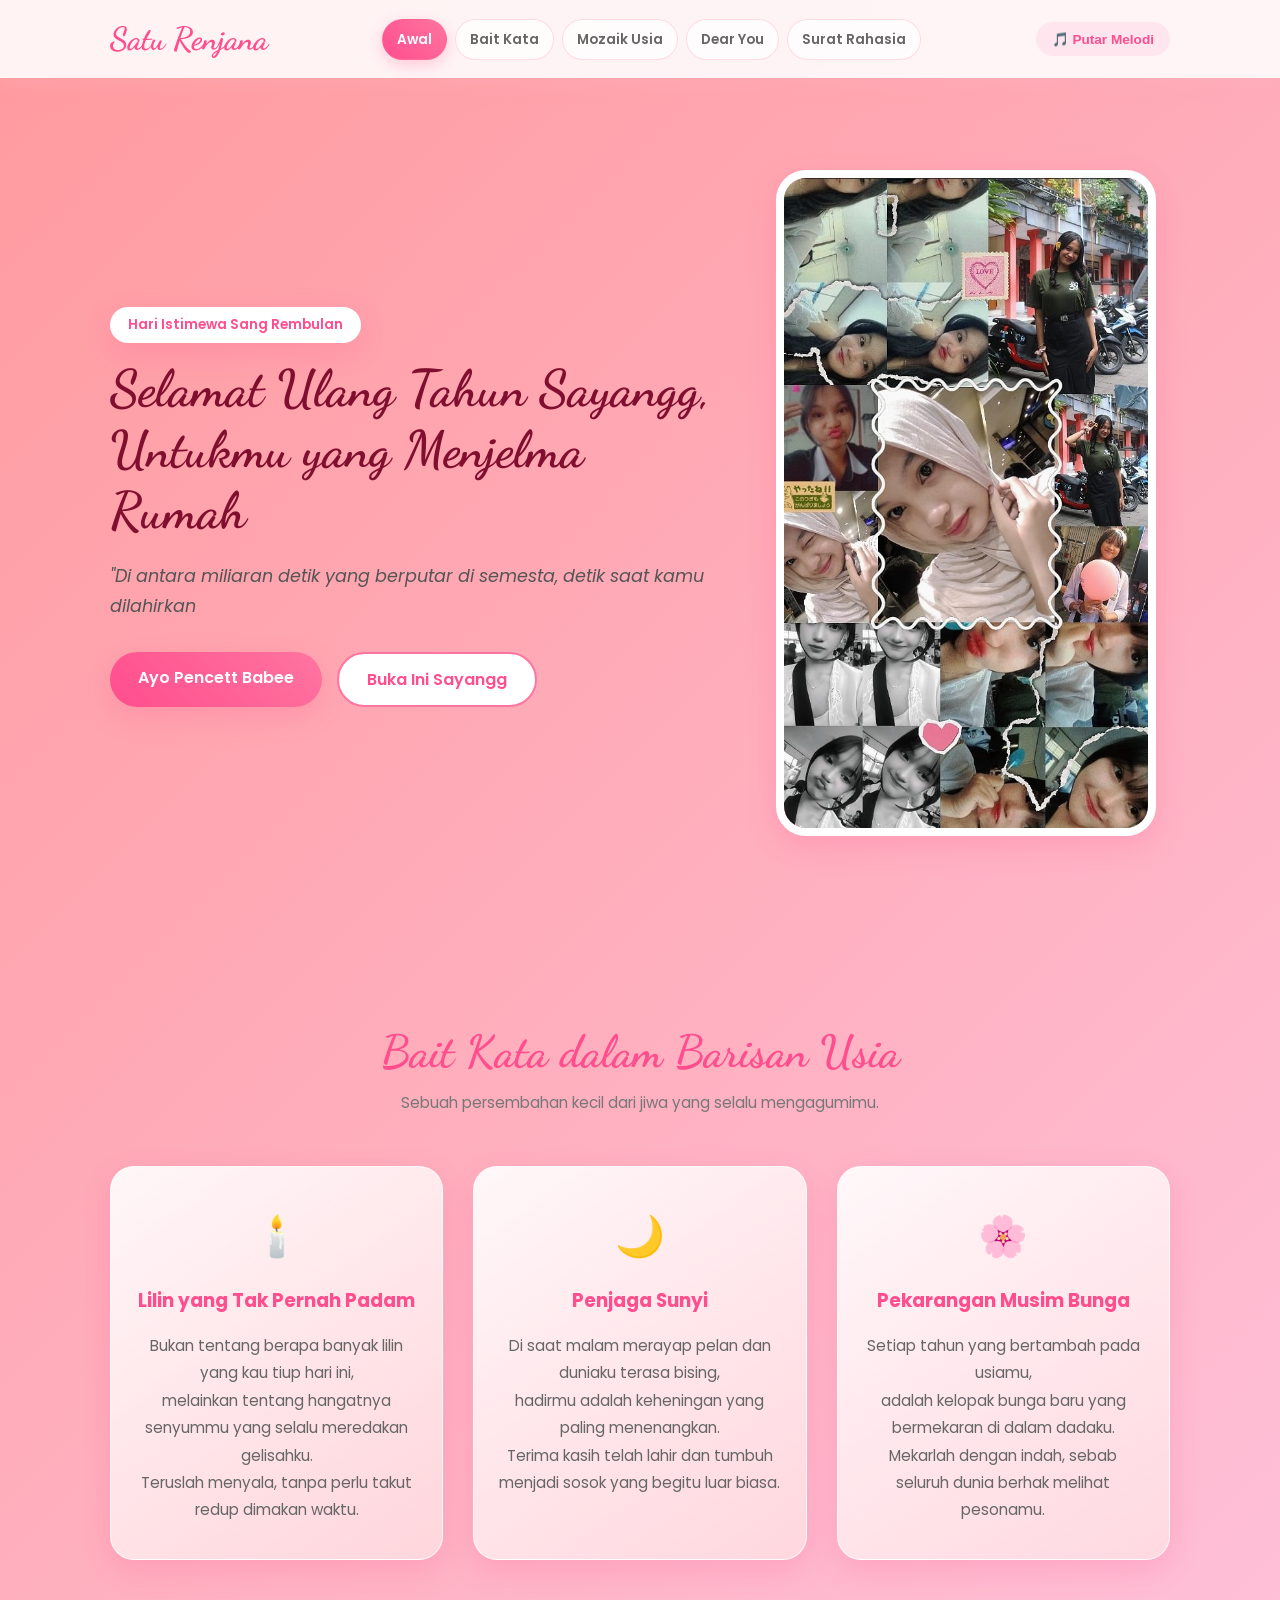
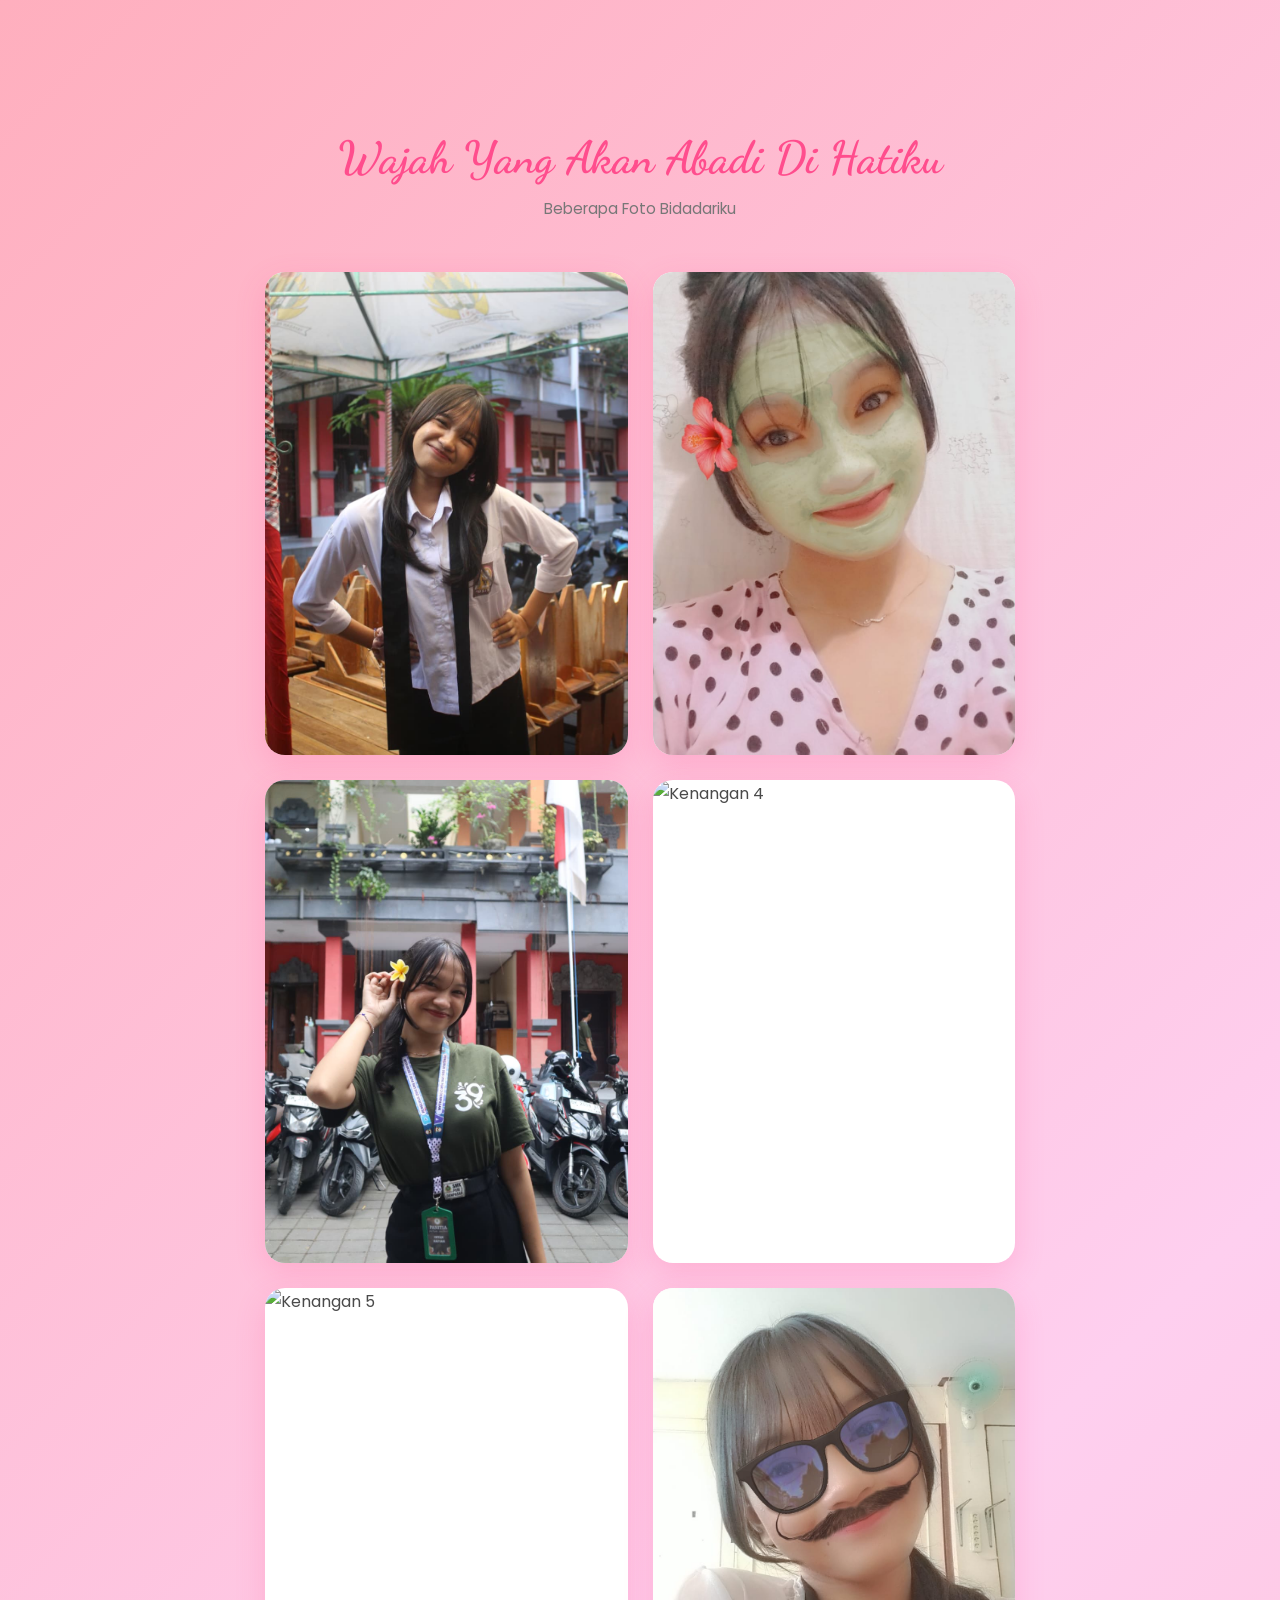
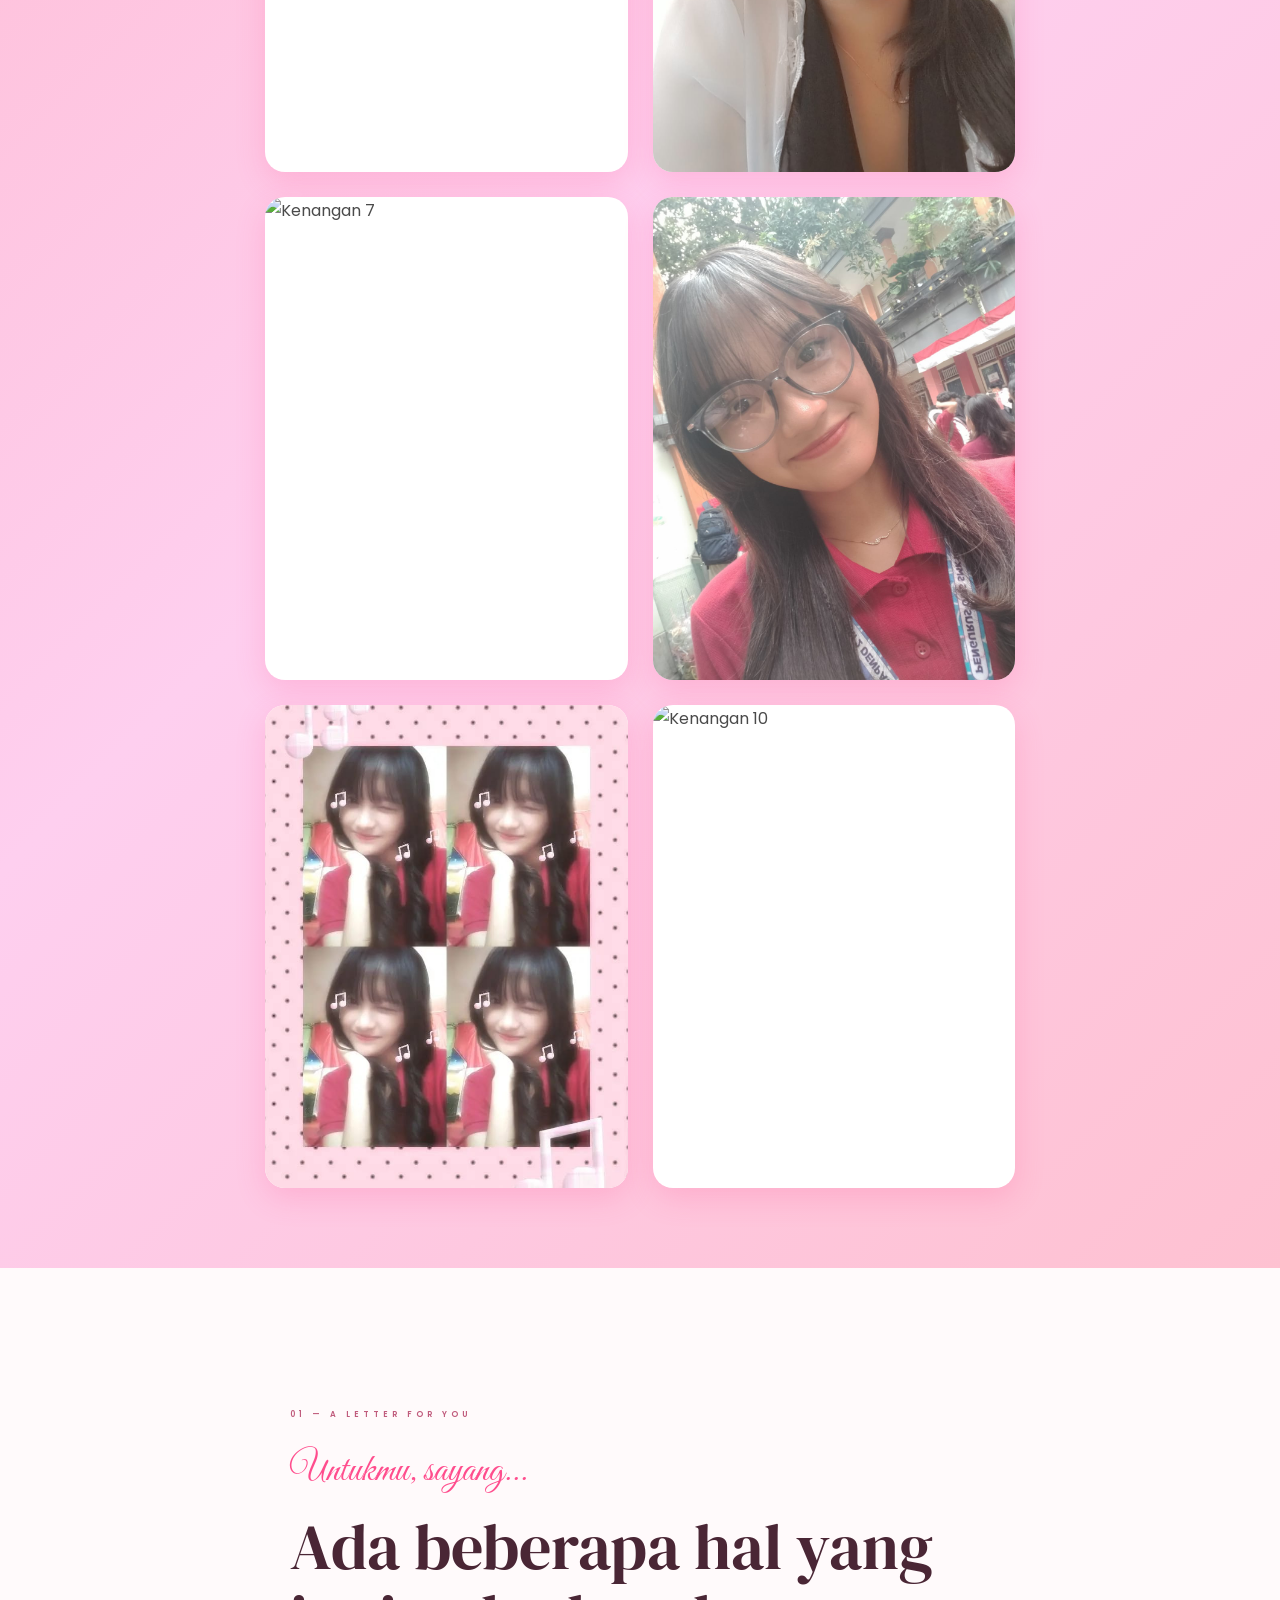
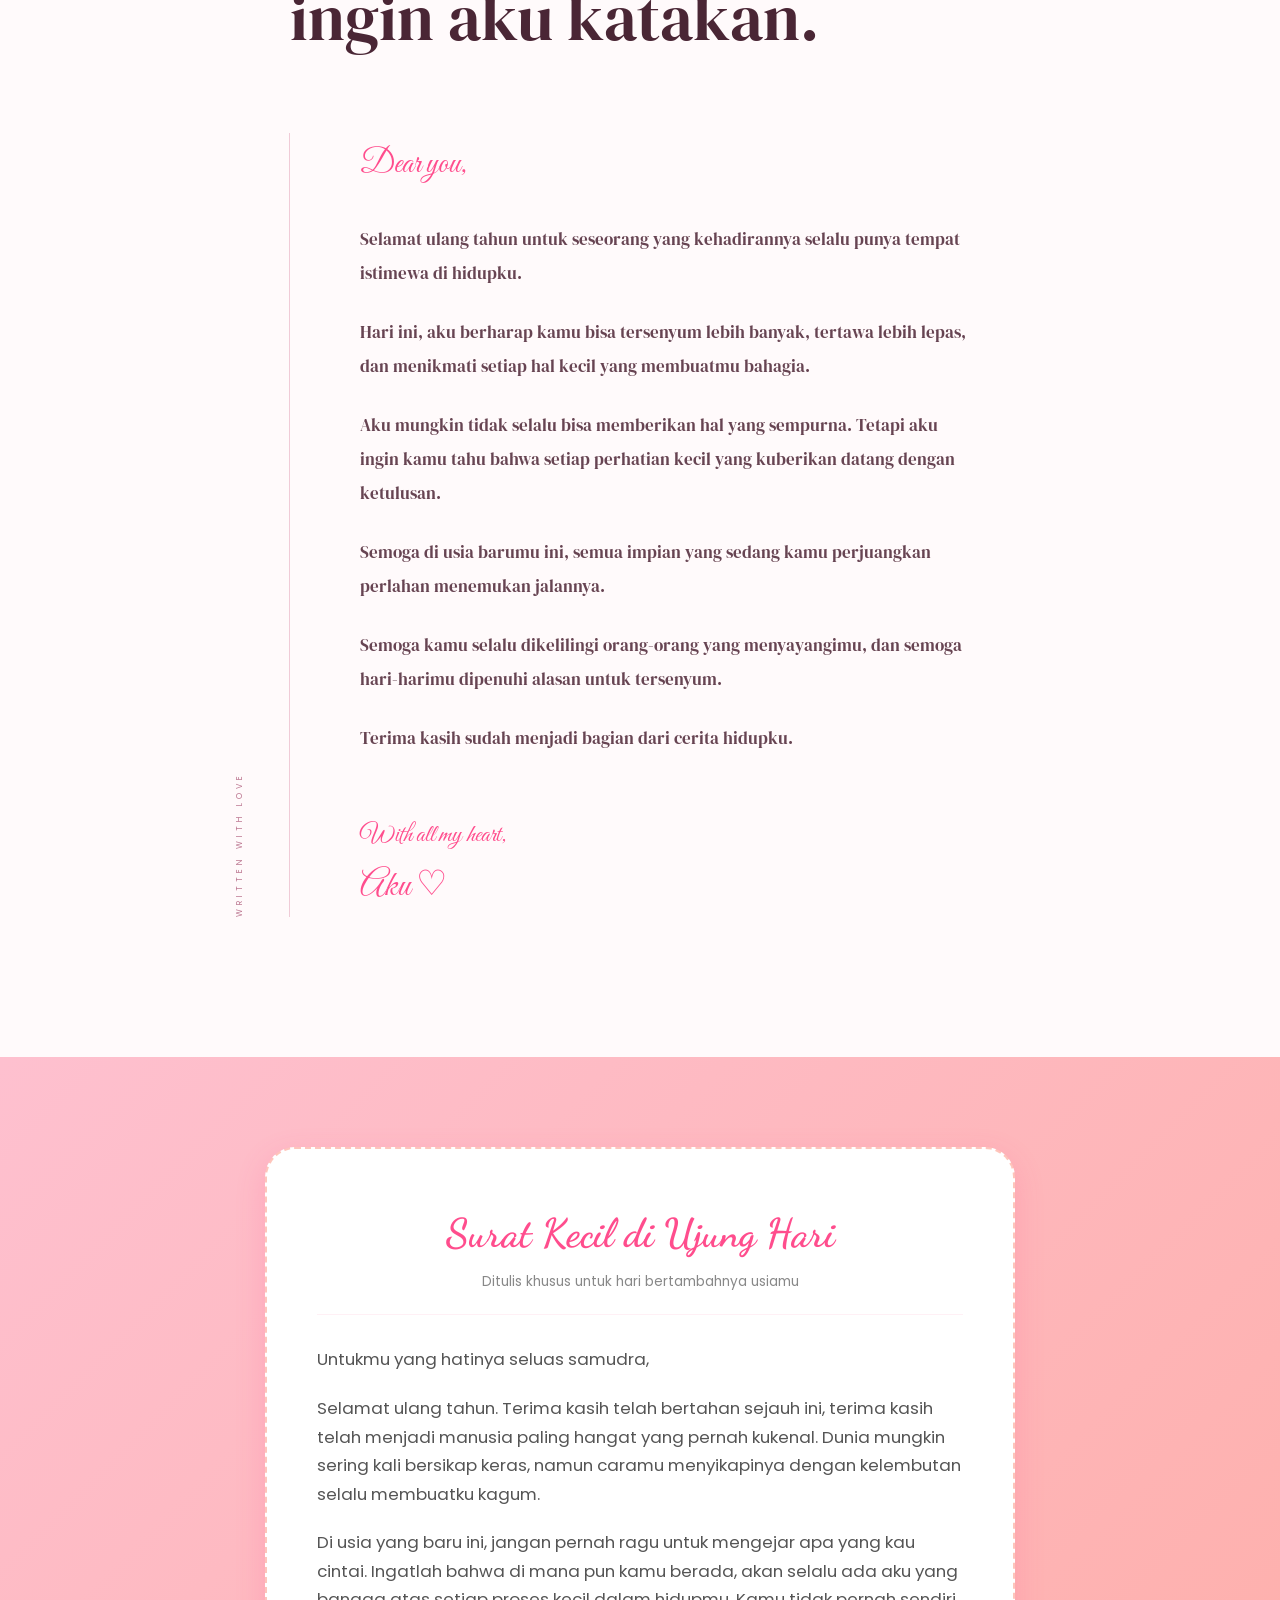
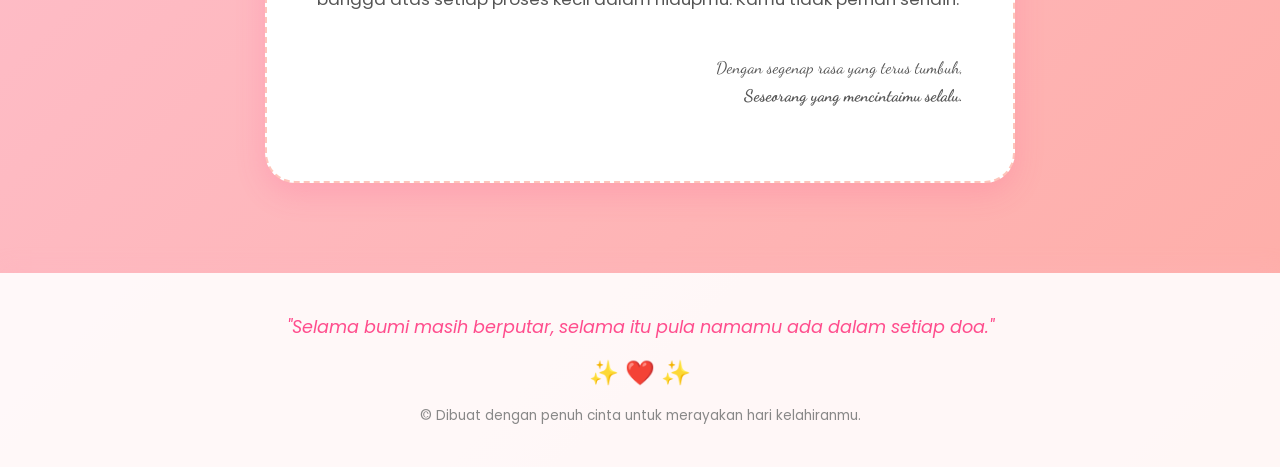
==== commit 839185ad: "Update index.html" ====
--- a/index.html
+++ b/index.html
@@ -355,7 +355,7 @@
             <div class="gallery-item">
 
                 <img
-                    src="naaa.jpeg"
+                    src="womn.jpeg"
                     alt="Kenangan 4"
                 >
 
@@ -379,7 +379,7 @@
             <div class="gallery-item">
 
                 <img
-                    src="lna.jpeg"
+                    src="wmn.jpeg"
                     alt="Kenangan 5"
                 >
 
@@ -427,7 +427,7 @@
             <div class="gallery-item">
 
                 <img
-                    src="lnnn.jpeg"
+                    src="womnn.jpeg"
                     alt="Kenangan 7"
                 >
 
@@ -499,7 +499,7 @@
             <div class="gallery-item">
 
                 <img
-                    src="nas.jpeg"
+                    src="wmn.jpeg"
                     alt="Kenangan 10"
                 >
 
--- a/randomm.css
+++ b/randomm.css
@@ -1,36 +1,38 @@
 @import url('https://fonts.googleapis.com/css2?family=Dancing+Script:wght@600;700&family=Poppins:wght@300;400;600&family=DM+Serif+Display:ital@0;1&family=Great+Vibes&display=swap');
 
 /* =========================================================
-GLOBAL
+GLOBAL VARIABLES
 ========================================================= */
 
 :root {
-    --pink-primary: #ff4d8d;
-    --pink-secondary: #ff75a0;
-    --pink-light: #fff0f5;
-    --pink-soft: #fec5bb;
-    --pink-dark: #d62ad0;
-
-    --gradient-bg:
-        linear-gradient(
-            135deg,
-            #ff9a9e 0%,
-            #fecfef 50%,
-            #feada6 100%
-        );
-
-    --gradient-card:
-        linear-gradient(
-            145deg,
-            rgba(255, 255, 255, 0.9),
-            rgba(255, 228, 230, 0.7)
-        );
-
-    --shadow-soft:
-        0 10px 30px rgba(255, 77, 141, 0.2);
-
-    --shadow-glow:
-        0 0 20px rgba(255, 117, 160, 0.6);
+
+--pink-primary: #ff4d8d;
+--pink-secondary: #ff75a0;
+--pink-light: #fff0f5;
+--pink-soft: #fec5bb;
+--pink-dark: #d62ad0;
+
+--gradient-bg:
+    linear-gradient(
+        135deg,
+        #ff9a9e 0%,
+        #fecfef 50%,
+        #feada6 100%
+    );
+
+--gradient-card:
+    linear-gradient(
+        145deg,
+        rgba(255, 255, 255, 0.9),
+        rgba(255, 228, 230, 0.7)
+    );
+
+--shadow-soft:
+    0 10px 30px rgba(255, 77, 141, 0.2);
+
+--shadow-glow:
+    0 0 20px rgba(255, 117, 160, 0.6);
+
 }
 
 /* =========================================================
@@ -38,37 +40,51 @@
 ========================================================= */
 
 * {
-    margin: 0;
-    padding: 0;
-    box-sizing: border-box;
-    scroll-behavior: smooth;
-}
+  margin: 0;
+  padding: 0;
+  box-sizing: border-box;
+  scroll-behavior: smooth;
+  }
 
 html {
-    width: 100%;
-    overflow-x: hidden;
+width: 100%;
+overflow-x: hidden;
 }
 
 body {
-    font-family: 'Poppins', sans-serif;
-    background: var(--gradient-bg);
-    color: #4a4a4a;
-    line-height: 1.7;
-    min-height: 100vh;
-    overflow-x: hidden;
-    width: 100%;
+
+font-family: 'Poppins', sans-serif;
+
+background: var(--gradient-bg);
+
+color: #4a4a4a;
+
+line-height: 1.7;
+
+min-height: 100vh;
+
+overflow-x: hidden;
+
+width: 100%;
+
 }
 
 img {
-    max-width: 100%;
+max-width: 100%;
 }
 
 .container {
-    width: 100%;
-    max-width: 1100px;
-    margin: 0 auto;
-    padding-left: 20px;
-    padding-right: 20px;
+
+width: 100%;
+
+max-width: 1100px;
+
+margin: 0 auto;
+
+padding-left: 20px;
+
+padding-right: 20px;
+
 }
 
 /* =========================================================
@@ -76,55 +92,67 @@
 ========================================================= */
 
 @keyframes float {
-    0%, 100% {
-        transform: translateY(0);
-    }
-
-    50% {
-        transform: translateY(-12px);
-    }
+
+0%, 100% {
+    transform: translateY(0);
+}
+
+50% {
+    transform: translateY(-12px);
+}
+
 }
 
 @keyframes pulseGlow {
-    0%, 100% {
-        box-shadow: 0 0 15px rgba(255, 77, 141, 0.4);
-        transform: scale(1);
-    }
-
-    50% {
-        box-shadow: 0 0 30px rgba(255, 77, 141, 0.8);
-        transform: scale(1.03);
-    }
+
+0%, 100% {
+    box-shadow:
+        0 0 15px rgba(255, 77, 141, 0.4);
+
+    transform: scale(1);
+}
+
+50% {
+    box-shadow:
+        0 0 30px rgba(255, 77, 141, 0.8);
+
+    transform: scale(1.03);
+}
+
 }
 
 @keyframes fadeInUp {
-    from {
-        opacity: 0;
-        transform: translateY(30px);
-    }
-
-    to {
-        opacity: 1;
-        transform: translateY(0);
-    }
+
+from {
+    opacity: 0;
+    transform: translateY(30px);
+}
+
+to {
+    opacity: 1;
+    transform: translateY(0);
+}
+
 }
 
 @keyframes heartBeat {
-    0%, 70%, 100% {
-        transform: scale(1);
-    }
-
-    14% {
-        transform: scale(1.3);
-    }
-
-    28% {
-        transform: scale(1);
-    }
-
-    42% {
-        transform: scale(1.3);
-    }
+
+0%, 70%, 100% {
+    transform: scale(1);
+}
+
+14% {
+    transform: scale(1.3);
+}
+
+28% {
+    transform: scale(1);
+}
+
+42% {
+    transform: scale(1.3);
+}
+
 }
 
 /* =========================================================
@@ -132,24 +160,42 @@
 ========================================================= */
 
 .main-header {
-    position: fixed;
-    top: 0;
-    left: 0;
-    width: 100%;
-    background: rgba(255, 255, 255, 0.88);
-    backdrop-filter: blur(12px);
-    -webkit-backdrop-filter: blur(12px);
-    z-index: 1000;
-    box-shadow: 0 4px 20px rgba(255, 182, 193, 0.3);
-    padding: 12px 0;
+
+position: fixed;
+
+top: 0;
+left: 0;
+
+width: 100%;
+
+background:
+    rgba(255, 255, 255, 0.88);
+
+backdrop-filter: blur(12px);
+
+-webkit-backdrop-filter: blur(12px);
+
+z-index: 1000;
+
+box-shadow:
+    0 4px 20px rgba(255, 182, 193, 0.3);
+
+padding: 12px 0;
+
 }
 
 .header-container {
-    display: flex;
-    align-items: center;
-    justify-content: space-between;
-    gap: 15px;
-    flex-wrap: wrap;
+
+display: flex;
+
+align-items: center;
+
+justify-content: space-between;
+
+gap: 15px;
+
+flex-wrap: wrap;
+
 }
 
 /* =========================================================
@@ -157,137 +203,242 @@
 ========================================================= */
 
 .logo {
-    flex-shrink: 0;
+
+flex-shrink: 0;
+
 }
 
 .logo a {
-    font-family: 'Dancing Script', cursive;
-    font-size: 2rem;
-    font-weight: 700;
-    color: var(--pink-primary);
-    text-decoration: none;
-    white-space: nowrap;
-}
-
-/* =========================================================
-NAVIGATION
+
+font-family:
+    'Dancing Script',
+    cursive;
+
+font-size: 2rem;
+
+font-weight: 700;
+
+color:
+    var(--pink-primary);
+
+text-decoration: none;
+
+white-space: nowrap;
+
+}
+
+/* =========================================================
+NAVIGATION — WADAH / KAPSUL
 ========================================================= */
 
 .navbar {
-    flex: 1;
-    min-width: 0;
+
+flex: 1;
+
+min-width: 0;
+
 }
 
 .nav-list {
-    display: flex;
-    align-items: center;
-    justify-content: center;
-    flex-wrap: wrap;
-    gap: 8px;
-    list-style: none;
-    width: 100%;
+
+display: flex;
+
+align-items: center;
+
+justify-content: center;
+
+flex-wrap: wrap;
+
+gap: 8px;
+
+list-style: none;
+
+width: 100%;
+
 }
 
 .nav-item {
-    list-style: none;
+
+list-style: none;
+
 }
 
 .nav-link {
-    display: block;
-    text-decoration: none;
-    color: #666;
-    font-weight: 600;
-    font-size: 0.85rem;
-    padding: 8px 14px;
-    border-radius: 50px;
-    background: rgba(255, 255, 255, 0.75);
-    border: 1px solid rgba(255, 117, 160, 0.25);
-    transition: all 0.3s ease;
-    white-space: nowrap;
-}
+
+display: block;
+
+text-decoration: none;
+
+color: #666;
+
+font-weight: 600;
+
+font-size: 0.85rem;
+
+padding: 8px 14px;
+
+border-radius: 50px;
+
+background:
+    rgba(255, 255, 255, 0.75);
+
+border:
+    1px solid rgba(255, 117, 160, 0.25);
+
+transition:
+    all 0.3s ease;
+
+white-space: nowrap;
+
+}
+
+/* HOVER */
 
 .nav-link:hover {
-    color: white;
-    background: linear-gradient(
+
+color: white;
+
+background:
+    linear-gradient(
         45deg,
         var(--pink-primary),
         var(--pink-secondary)
     );
-    transform: translateY(-2px);
-    box-shadow: 0 5px 15px rgba(255, 77, 141, 0.25);
-}
+
+transform: translateY(-2px);
+
+box-shadow:
+    0 5px 15px rgba(255, 77, 141, 0.25);
+
+}
+
+/* MENU AKTIF */
 
 .nav-link.active {
-    color: white;
-    background: linear-gradient(
+
+color: white;
+
+background:
+    linear-gradient(
         45deg,
         var(--pink-primary),
         var(--pink-secondary)
     );
-    box-shadow: 0 5px 15px rgba(255, 77, 141, 0.25);
-}
-
-/* =========================================================
-MUSIC
+
+box-shadow:
+    0 5px 15px rgba(255, 77, 141, 0.25);
+
+}
+
+/* =========================================================
+HEADER MUSIC
 ========================================================= */
 
 .header-actions {
-    flex-shrink: 0;
+
+flex-shrink: 0;
+
 }
 
 .btn {
-    display: inline-block;
-    padding: 12px 28px;
-    border-radius: 50px;
-    text-decoration: none;
-    font-weight: 600;
-    border: none;
-    cursor: pointer;
-    transition: all 0.4s cubic-bezier(
+
+display: inline-block;
+
+padding: 12px 28px;
+
+border-radius: 50px;
+
+text-decoration: none;
+
+font-weight: 600;
+
+border: none;
+
+cursor: pointer;
+
+transition:
+    all 0.4s
+    cubic-bezier(
         0.175,
         0.885,
         0.32,
         1.275
     );
+
 }
 
 .btn-music {
-    background: #ffe6ee;
-    color: var(--pink-primary);
-    font-size: 0.85rem;
-    padding: 9px 16px;
-    animation: pulseGlow 3s infinite;
-    white-space: nowrap;
-}
-
-/* =========================================================
-BUTTON
+
+background:
+    #ffe6ee;
+
+color:
+    var(--pink-primary);
+
+font-size: 0.85rem;
+
+padding:
+    9px 16px;
+
+animation:
+    pulseGlow 3s infinite;
+
+white-space: nowrap;
+
+}
+
+/* =========================================================
+BUTTONS
 ========================================================= */
 
 .btn-primary {
-    background: linear-gradient(
+
+background:
+    linear-gradient(
         45deg,
         var(--pink-primary),
         var(--pink-secondary)
     );
-    color: white;
-    box-shadow: var(--shadow-soft);
+
+color: white;
+
+box-shadow:
+    var(--shadow-soft);
+
 }
 
 .btn-primary:hover {
-    transform: translateY(-4px) scale(1.05);
-    box-shadow: var(--shadow-glow);
+
+transform:
+    translateY(-4px)
+    scale(1.05);
+
+box-shadow:
+    var(--shadow-glow);
+
 }
 
 .btn-secondary {
-    background: white;
-    color: var(--pink-primary);
-    border: 2px solid var(--pink-secondary);
+
+background: white;
+
+color:
+    var(--pink-primary);
+
+border:
+    2px solid
+    var(--pink-secondary);
+
 }
 
 .btn-secondary:hover {
-    background: var(--pink-light);
-    transform: translateY(-4px);
+
+background:
+    var(--pink-light);
+
+transform:
+    translateY(-4px);
+
 }
 
 /* =========================================================
@@ -295,78 +446,162 @@
 ========================================================= */
 
 .hero-section {
-    padding: 170px 0 90px;
-    min-height: 80vh;
-    display: flex;
-    align-items: center;
+
+padding:
+    170px 0 90px;
+
+min-height: 80vh;
+
+display: flex;
+
+align-items: center;
+
 }
 
 .hero-container {
-    display: grid;
-    grid-template-columns: 1.2fr 0.8fr;
-    gap: 40px;
-    align-items: center;
+
+display: grid;
+
+grid-template-columns:
+    1.2fr 0.8fr;
+
+gap: 40px;
+
+align-items: center;
+
 }
 
 .birthday-badge {
-    background: white;
-    color: var(--pink-primary);
-    padding: 6px 18px;
-    border-radius: 20px;
-    font-size: 0.85rem;
-    font-weight: 600;
-    box-shadow: var(--shadow-soft);
-    display: inline-block;
-    margin-bottom: 15px;
-    animation: fadeInUp 1s ease;
+
+background: white;
+
+color:
+    var(--pink-primary);
+
+padding:
+    6px 18px;
+
+border-radius:
+    20px;
+
+font-size:
+    0.85rem;
+
+font-weight:
+    600;
+
+box-shadow:
+    var(--shadow-soft);
+
+display:
+    inline-block;
+
+margin-bottom:
+    15px;
+
+animation:
+    fadeInUp 1s ease;
+
 }
 
 .hero-title {
-    font-family: 'Dancing Script', cursive;
-    font-size: 3.2rem;
-    color: #800f2f;
-    line-height: 1.2;
-    margin-bottom: 20px;
-    animation: fadeInUp 1.2s ease;
+
+font-family:
+    'Dancing Script',
+    cursive;
+
+font-size:
+    3.2rem;
+
+color:
+    #800f2f;
+
+line-height:
+    1.2;
+
+margin-bottom:
+    20px;
+
+animation:
+    fadeInUp 1.2s ease;
+
 }
 
 .hero-subtitle {
-    font-style: italic;
-    color: #555;
-    font-size: 1.1rem;
-    margin-bottom: 30px;
-    animation: fadeInUp 1.4s ease;
+
+font-style:
+    italic;
+
+color:
+    #555;
+
+font-size:
+    1.1rem;
+
+margin-bottom:
+    30px;
+
+animation:
+    fadeInUp 1.4s ease;
+
 }
 
 .hero-buttons {
-    display: flex;
-    flex-wrap: wrap;
-    gap: 15px;
-    animation: fadeInUp 1.6s ease;
+
+display:
+    flex;
+
+flex-wrap:
+    wrap;
+
+gap:
+    15px;
+
+animation:
+    fadeInUp 1.6s ease;
+
 }
 
 .hero-image-frame {
-    position: relative;
-    text-align: center;
-    animation: float 5s ease-in-out infinite;
-}
-
-/* =========================================================
-FOTO UTAMA
-TIDAK DIUBAH
-========================================================= */
+
+position:
+    relative;
+
+text-align:
+    center;
+
+animation:
+    float 5s ease-in-out infinite;
+
+}
 
 .profile-img {
-    width: 100%;
-    max-width: 380px;
-    border-radius: 30px;
-    border: 8px solid white;
-    box-shadow: var(--shadow-soft);
-    transition: transform 0.5s ease;
+
+width:
+    100%;
+
+max-width:
+    380px;
+
+border-radius:
+    30px;
+
+border:
+    8px solid white;
+
+box-shadow:
+    var(--shadow-soft);
+
+transition:
+    transform 0.5s ease;
+
 }
 
 .profile-img:hover {
-    transform: scale(1.03);
+
+transform:
+    scale(1.03);
+
 }
 
 /* =========================================================
@@ -374,19 +609,37 @@
 ========================================================= */
 
 .section-title {
-    text-align: center;
-    margin-bottom: 50px;
+
+text-align:
+    center;
+
+margin-bottom:
+    50px;
+
 }
 
 .section-title h2 {
-    font-family: 'Dancing Script', cursive;
-    font-size: 2.8rem;
-    color: var(--pink-primary);
+
+font-family:
+    'Dancing Script',
+    cursive;
+
+font-size:
+    2.8rem;
+
+color:
+    var(--pink-primary);
+
 }
 
 .section-title p {
-    color: #777;
-    font-size: 0.95rem;
+
+color:
+    #777;
+
+font-size:
+    0.95rem;
+
 }
 
 /* =========================================================
@@ -394,917 +647,1050 @@
 ========================================================= */
 
 .poetry-section {
-    padding: 80px 0;
+
+padding:
+    80px 0;
+
 }
 
 .poetry-grid {
-    display: grid;
-    grid-template-columns: repeat(
+
+display:
+    grid;
+
+grid-template-columns:
+    repeat(
         auto-fit,
         minmax(280px, 1fr)
     );
-    gap: 30px;
+
+gap:
+    30px;
+
 }
 
 .poetry-card {
-    background: var(--gradient-card);
-    padding: 35px 25px;
-    border-radius: 24px;
-    border: 1px solid rgba(255, 255, 255, 0.8);
-    box-shadow: var(--shadow-soft);
-    text-align: center;
-    transition: all 0.4s ease;
+
+background:
+    var(--gradient-card);
+
+padding:
+    35px 25px;
+
+border-radius:
+    24px;
+
+border:
+    1px solid
+    rgba(255, 255, 255, 0.8);
+
+box-shadow:
+    var(--shadow-soft);
+
+text-align:
+    center;
+
+transition:
+    all 0.4s ease;
+
 }
 
 .poetry-card:hover {
-    transform: translateY(-10px);
-    box-shadow: var(--shadow-glow);
-    background: white;
+
+transform:
+    translateY(-10px);
+
+box-shadow:
+    var(--shadow-glow);
+
+background:
+    white;
+
 }
 
 .card-icon {
-    font-size: 2.5rem;
-    margin-bottom: 15px;
-    display: inline-block;
-    animation: heartBeat 2.5s infinite;
+
+font-size:
+    2.5rem;
+
+margin-bottom:
+    15px;
+
+display:
+    inline-block;
+
+animation:
+    heartBeat 2.5s infinite;
+
 }
 
 .poetry-card h3 {
-    color: var(--pink-primary);
-    margin-bottom: 15px;
+
+color:
+    var(--pink-primary);
+
+margin-bottom:
+    15px;
+
 }
 
 .poem-text {
-    font-size: 0.95rem;
-    color: #666;
-    line-height: 1.8;
-}
-
-
-/* =========================================================
-GALERI 10 FOTO
-HANYA BAGIAN INI YANG MENGATUR 10 FOTO
+
+font-size:
+    0.95rem;
+
+color:
+    #666;
+
+line-height:
+    1.8;
+
+}
+
+/* =========================================================
+GALLERY — 10 FOTO PORTRAIT / BERDIRI
 ========================================================= */
 
 .gallery-section {
-    padding: 80px 0;
+
+padding:
+    80px 0;
+
 }
 
 .gallery-grid {
-    display: grid;
-
-    /* DESKTOP: 4 FOTO PER BARIS */
-    grid-template-columns: repeat(4, 1fr);
-
-    gap: 18px;
-
-    width: 100%;
-    max-width: 950px;
-
-    margin: 0 auto;
+
+display:
+    grid;
+
+grid-template-columns:
+    repeat(2, minmax(0, 1fr));
+
+gap:
+    25px;
+
+max-width:
+    750px;
+
+margin:
+    0 auto;
+
 }
 
 .gallery-item {
-    position: relative;
-
-    width: 100%;
-
-    /* Ukuran foto */
-    aspect-ratio: 3 / 4;
-
-    border-radius: 16px;
-
-    overflow: hidden;
-
-    background: #fff;
-
-    box-shadow: var(--shadow-soft);
-
-    cursor: pointer;
+
+position:
+    relative;
+
+width:
+    100%;
+
+aspect-ratio:
+    3 / 4;
+
+border-radius:
+    20px;
+
+overflow:
+    hidden;
+
+background:
+    white;
+
+box-shadow:
+    var(--shadow-soft);
+
 }
 
 .gallery-item img {
-    width: 100%;
-    height: 100%;
-
-    display: block;
-
-    object-fit: cover;
-
-    object-position: center;
-
-    transition:
-        transform 0.5s ease;
-}
-
-
-/* =========================================================
-TULISAN DI DALAM FOTO
+
+width:
+    100%;
+
+height:
+    100%;
+
+display:
+    block;
+
+object-fit:
+    cover;
+
+object-position:
+    center;
+
+transition:
+    transform 0.6s ease;
+
+}
+
+.gallery-item:hover img {
+
+transform:
+    scale(1.08);
+
+}
+
+/* =========================================================
+GALLERY OVERLAY
 ========================================================= */
 
 .gallery-overlay {
-    position: absolute;
-
-    inset: 0;
-
-    background:
-        linear-gradient(
-            to top,
-            rgba(255, 77, 141, 0.9),
-            rgba(255, 77, 141, 0.15),
-            transparent
-        );
-
-    display: flex;
-
-    flex-direction: column;
-
-    justify-content: flex-end;
-
-    padding: 16px;
-
-    color: white;
-
-    opacity: 0;
-
-    transition:
-        opacity 0.3s ease;
+
+position:
+    absolute;
+
+inset:
+    0;
+
+background:
+    linear-gradient(
+        to top,
+        rgba(255, 77, 141, 0.9),
+        transparent
+    );
+
+display:
+    flex;
+
+flex-direction:
+    column;
+
+justify-content:
+    flex-end;
+
+padding:
+    20px;
+
+color:
+    white;
+
+opacity:
+    0;
+
+transition:
+    opacity 0.4s ease;
+
+}
+
+.gallery-item:hover
+.gallery-overlay {
+
+opacity:
+    1;
+
 }
 
 .gallery-overlay h4 {
-    font-size: 14px;
-
-    margin-bottom: 4px;
+
+margin-bottom:
+    5px;
+
 }
 
 .gallery-overlay p {
-    font-size: 11px;
-
-    line-height: 1.5;
-
-    margin: 0;
-}
-
-
-/* =========================================================
-HOVER DESKTOP
-========================================================= */
-
-.gallery-item:hover img {
-    transform: scale(1.08);
-}
-
-.gallery-item:hover .gallery-overlay {
-    opacity: 1;
-}
-
+
+font-size:
+    0.8rem;
+
+}
+
+/* =========================================================
+LETTER / DEAR YOU
+========================================================= */
+
+#letter.letter-section {
+
+padding:
+    140px 0;
+
+background:
+    #fffafb;
+
+}
+
+#letter .section-heading {
+
+max-width:
+    700px;
+
+margin:
+    0 auto 80px;
+
+}
+
+#letter .section-number {
+
+font-size:
+    8px;
+
+letter-spacing:
+    4px;
+
+color:
+    #c05b7c;
+
+font-weight:
+    600;
+
+}
+
+#letter .script {
+
+font-family:
+    "Great Vibes",
+    cursive;
+
+font-size:
+    38px;
+
+color:
+    var(--pink-primary);
+
+margin:
+    18px 0 8px;
+
+}
+
+#letter .section-heading h2 {
+
+font-family:
+    "DM Serif Display",
+    serif;
+
+font-size:
+    clamp(
+        40px,
+        5vw,
+        65px
+    );
+
+font-weight:
+    400;
+
+line-height:
+    1.1;
+
+color:
+    #4a2635;
+
+}
+
+/* =========================================================
+LETTER LAYOUT
+========================================================= */
+
+#letter .letter-layout {
+
+display:
+    grid;
+
+grid-template-columns:
+    100px 1fr;
+
+max-width:
+    900px;
+
+margin:
+    auto;
+
+}
+
+#letter .letter-side {
+
+display:
+    flex;
+
+justify-content:
+    center;
+
+border-right:
+    1px solid
+    #f0cbd7;
+
+}
+
+#letter .vertical-text {
+
+writing-mode:
+    vertical-rl;
+
+transform:
+    rotate(180deg);
+
+font-size:
+    8px;
+
+letter-spacing:
+    4px;
+
+color:
+    #bd7892;
+
+}
+
+#letter .letter {
+
+max-width:
+    680px;
+
+padding-left:
+    70px;
+
+}
+
+#letter .letter p {
+
+font-family:
+    "DM Serif Display",
+    serif;
+
+font-size:
+    17px;
+
+line-height:
+    2;
+
+color:
+    #674452;
+
+margin-bottom:
+    25px;
+
+}
+
+#letter .letter .letter-intro {
+
+font-family:
+    "Great Vibes",
+    cursive !important;
+
+color:
+    var(--pink-primary) !important;
+
+font-size:
+    32px !important;
+
+}
+
+/* =========================================================
+SIGNATURE
+========================================================= */
+
+#letter .letter-signature {
+
+margin-top:
+    60px;
+
+display:
+    flex;
+
+flex-direction:
+    column;
+
+font-family:
+    "Great Vibes",
+    cursive;
+
+font-size:
+    25px;
+
+color:
+    var(--pink-primary);
+
+}
+
+#letter .letter-signature strong {
+
+font-size:
+    35px;
+
+font-weight:
+    400;
+
+}
+
+/* =========================================================
+SURAT RAHASIA
+========================================================= */
+
+#surat.letter-section {
+
+padding:
+    90px 0;
+
+}
+
+.letter-wrapper {
+
+background:
+    #ffffff;
+
+padding:
+    50px;
+
+border-radius:
+    30px;
+
+box-shadow:
+    var(--shadow-soft);
+
+max-width:
+    750px;
+
+margin:
+    0 auto;
+
+position:
+    relative;
+
+border:
+    2px dashed
+    var(--pink-soft);
+
+}
+
+.letter-header {
+
+text-align:
+    center;
+
+border-bottom:
+    1px solid
+    var(--pink-light);
+
+padding-bottom:
+    20px;
+
+margin-bottom:
+    30px;
+
+}
+
+.letter-header h2 {
+
+font-family:
+    'Dancing Script',
+    cursive;
+
+font-size:
+    2.5rem;
+
+color:
+    var(--pink-primary);
+
+}
+
+.letter-date {
+
+font-size:
+    0.85rem;
+
+color:
+    #888;
+
+}
+
+.letter-body p {
+
+margin-bottom:
+    20px;
+
+color:
+    #555;
+
+font-size:
+    1.05rem;
+
+}
+
+.letter-closing {
+
+text-align:
+    right;
+
+margin-top:
+    40px;
+
+font-family:
+    'Dancing Script',
+    cursive;
+
+font-size:
+    1.4rem;
+
+color:
+    var(--pink-primary);
+
+}
+
+/* =========================================================
+FOOTER
+========================================================= */
+
+.main-footer {
+
+background:
+    rgba(255, 255, 255, 0.9);
+
+padding:
+    40px 0;
+
+text-align:
+    center;
+
+box-shadow:
+    0 -5px 20px
+    rgba(255, 182, 193, 0.2);
+
+}
+
+.footer-quote {
+
+font-style:
+    italic;
+
+color:
+    var(--pink-primary);
+
+font-size:
+    1.1rem;
+
+margin-bottom:
+    10px;
+
+}
+
+.footer-heart {
+
+font-size:
+    1.5rem;
+
+margin:
+    10px 0;
+
+animation:
+    heartBeat 1.5s infinite;
+
+}
+
+.copyright {
+
+font-size:
+    0.85rem;
+
+color:
+    #888;
+
+}
 
 /* =========================================================
 TABLET
 ========================================================= */
 
-@media (max-width: 768px) {
-
-    .gallery-grid {
-        grid-template-columns: repeat(3, 1fr);
-
-        gap: 12px;
-
-        max-width: 600px;
-    }
-
-    .gallery-item {
-        border-radius: 13px;
-    }
-
-    .gallery-overlay {
-        padding: 10px;
-    }
-
-    .gallery-overlay h4 {
-        font-size: 11px;
-    }
-
-    .gallery-overlay p {
-        font-size: 9px;
-    }
-}
-
-
-/* =========================================================
-HP
-10 FOTO
-4 + 3 + 3
-========================================================= */
-
-@media (max-width: 600px) {
-
-    .gallery-section {
-        padding: 60px 12px;
-    }
-
-    .gallery-section .container {
-        padding: 0;
-    }
-
-    .gallery-grid {
-
-        /*
-        TETAP 4 KOLOM
-
-        FOTO:
-        1  2  3  4
-        5  6  7
-        8  9  10
-        */
-
-        grid-template-columns: repeat(4, 1fr);
-
-        gap: 8px;
-
-        width: 100%;
-
-        max-width: none;
-    }
-
-    .gallery-item {
-
-        aspect-ratio: 3 / 4;
-
-        border-radius: 9px;
-    }
-
-    .gallery-item img {
-
-        width: 100%;
-
-        height: 100%;
-
-        object-fit: cover;
-    }
-
-    /*
-    JANGAN display:none.
-    Tulisan tetap ada ketika foto disentuh.
-    */
-
-    .gallery-overlay {
-
-        display: flex;
-
-        padding: 7px;
-
-        opacity: 0;
-    }
-
-    .gallery-overlay h4 {
-
-        font-size: 8px;
-
-        margin-bottom: 2px;
-    }
-
-    .gallery-overlay p {
-
-        font-size: 6px;
-
-        line-height: 1.25;
-    }
-
-    /*
-    HP tidak punya hover.
-    Jadi ketika foto disentuh,
-    overlay akan muncul.
-    */
-
-    .gallery-item:active .gallery-overlay {
-
-        opacity: 1;
-    }
-
-    .gallery-item:active img {
-
-        transform: scale(1.05);
-    }
-}
-
-
-/* =========================================================
-HP KECIL
-========================================================= */
-
-@media (max-width: 380px) {
-
-    .gallery-grid {
-
-        grid-template-columns:
-            repeat(4, 1fr);
-
-        gap: 6px;
-    }
-
-    .gallery-item {
-
-        aspect-ratio: 3 / 4;
-
-        border-radius: 7px;
-    }
-
-    .gallery-overlay {
-
-        padding: 5px;
-    }
-
-    .gallery-overlay h4 {
-
-        font-size: 7px;
-    }
-
-    .gallery-overlay p {
-
-        font-size: 5px;
-    }
-}
-
-
-/* =========================================================
-DEAR YOU
-========================================================= */
-
-#letter.letter-section {
-
-    padding: 140px 0;
-
-    background: #fffafb;
-}
-
-#letter .section-heading {
-
-    max-width: 700px;
-
-    margin:
-        0 auto 80px;
-}
-
-#letter .section-number {
-
-    font-size: 8px;
-
-    letter-spacing: 4px;
-
-    color: #c05b7c;
-
-    font-weight: 600;
-}
-
-#letter .script {
-
-    font-family:
-        "Great Vibes",
-        cursive;
-
-    font-size: 38px;
-
-    color: var(--pink-primary);
-
-    margin:
-        18px 0 8px;
-}
-
-#letter .section-heading h2 {
-
-    font-family:
-        "DM Serif Display",
-        serif;
-
-    font-size:
-        clamp(40px, 5vw, 65px);
-
-    font-weight: 400;
-
-    line-height: 1.1;
-
-    color: #4a2635;
-}
-
-
-/* =========================================================
-LETTER LAYOUT
-========================================================= */
-
-#letter .letter-layout {
-
-    display: grid;
-
-    grid-template-columns:
-        100px 1fr;
-
-    max-width:
-        900px;
-
-    margin:
-        auto;
-}
-
-#letter .letter-side {
-
-    display: flex;
+@media (max-width: 900px) {
+
+.header-container {
 
     justify-content:
         center;
 
-    border-right:
-        1px solid #f0cbd7;
-}
-
-#letter .vertical-text {
-
-    writing-mode:
-        vertical-rl;
-
-    transform:
-        rotate(180deg);
+}
+
+
+.logo {
+
+    width:
+        100%;
+
+    text-align:
+        center;
+
+}
+
+
+.navbar {
+
+    width:
+        100%;
+
+    flex:
+        none;
+
+}
+
+
+.header-actions {
+
+    width:
+        100%;
+
+    text-align:
+        center;
+
+}
+
+
+.hero-container {
+
+    grid-template-columns:
+        1fr;
+
+    text-align:
+        center;
+
+}
+
+
+.hero-buttons {
+
+    justify-content:
+        center;
+
+}
+
+
+.hero-image-frame {
+
+    margin-top:
+        20px;
+
+}
+
+}
+
+/* =========================================================
+HP
+========================================================= */
+
+@media (max-width: 600px) {
+
+.container {
+
+    padding-left:
+        15px;
+
+    padding-right:
+        15px;
+
+}
+
+
+/* HEADER */
+
+.main-header {
+
+    padding:
+        10px 0;
+
+}
+
+
+.logo a {
 
     font-size:
-        8px;
-
-    letter-spacing:
-        4px;
-
-    color:
-        #bd7892;
-}
-
-#letter .letter {
-
-    max-width:
-        680px;
-
-    padding-left:
-        70px;
-}
-
-#letter .letter p {
-
-    font-family:
-        "DM Serif Display",
-        serif;
-
-    font-size:
-        17px;
-
-    line-height:
-        2;
-
-    color:
-        #674452;
-
-    margin-bottom:
-        25px;
-}
-
-#letter .letter .letter-intro {
-
-    font-family:
-        "Great Vibes",
-        cursive !important;
-
-    color:
-        var(--pink-primary) !important;
-
-    font-size:
-        32px !important;
-}
-
-
-/* =========================================================
-SIGNATURE
-========================================================= */
-
-#letter .letter-signature {
-
-    margin-top:
-        60px;
+        1.7rem;
+
+}
+
+
+/*
+   INI YANG MEMBUAT MENU TIDAK
+   BERGERAK KE KANAN.
+   MENU AKAN TURUN KE BARIS BARU.
+*/
+
+.nav-list {
 
     display:
         flex;
 
+    flex-wrap:
+        wrap;
+
+    justify-content:
+        center;
+
+    gap:
+        6px;
+
+    width:
+        100%;
+
+}
+
+
+.nav-item {
+
+    flex:
+        0 0 auto;
+
+}
+
+
+.nav-link {
+
+    font-size:
+        0.72rem;
+
+    padding:
+        7px 10px;
+
+}
+
+
+.btn-music {
+
+    font-size:
+        0.78rem;
+
+    padding:
+        8px 14px;
+
+}
+
+
+/* HERO */
+
+.hero-section {
+
+    padding:
+        230px 0 70px;
+
+}
+
+
+.hero-title {
+
+    font-size:
+        2.4rem;
+
+}
+
+
+.hero-subtitle {
+
+    font-size:
+        0.95rem;
+
+}
+
+
+.hero-buttons {
+
     flex-direction:
         column;
 
-    font-family:
-        "Great Vibes",
-        cursive;
+    align-items:
+        center;
+
+}
+
+
+.hero-buttons .btn {
+
+    width:
+        100%;
+
+    max-width:
+        280px;
+
+    text-align:
+        center;
+
+}
+
+
+/* SECTION */
+
+.section-title h2 {
 
     font-size:
-        25px;
-
-    color:
-        var(--pink-primary);
-}
-
-#letter .letter-signature strong {
-
-    font-size:
-        35px;
-
-    font-weight:
-        400;
-}
-
-
-/* =========================================================
-SURAT RAHASIA
-========================================================= */
-
-#surat.letter-section {
+        2.2rem;
+
+}
+
+
+/* GALLERY */
+
+.gallery-grid {
+
+    grid-template-columns:
+        1fr;
+
+    max-width:
+        360px;
+
+    gap:
+        20px;
+
+}
+
+
+.gallery-item {
+
+    aspect-ratio:
+        3 / 4;
+
+}
+
+
+/* DEAR YOU */
+
+#letter.letter-section {
 
     padding:
         90px 0;
-}
+
+}
+
+
+#letter .section-heading {
+
+    margin-bottom:
+        50px;
+
+}
+
+
+#letter .section-heading h2 {
+
+    font-size:
+        42px;
+
+}
+
+
+#letter .script {
+
+    font-size:
+        32px;
+
+}
+
+
+#letter .letter-layout {
+
+    grid-template-columns:
+        45px 1fr;
+
+}
+
+
+#letter .letter {
+
+    padding-left:
+        20px;
+
+}
+
+
+#letter .letter p {
+
+    font-size:
+        15px;
+
+    line-height:
+        1.9;
+
+}
+
+
+#letter .vertical-text {
+
+    font-size:
+        6px;
+
+    letter-spacing:
+        2px;
+
+}
+
+
+/* SURAT */
 
 .letter-wrapper {
 
-    background:
-        #ffffff;
-
     padding:
-        50px;
+        25px 20px;
 
     border-radius:
-        30px;
-
-    box-shadow:
-        var(--shadow-soft);
-
-    max-width:
-        750px;
-
-    margin:
-        0 auto;
-
-    position:
-        relative;
-
-    border:
-        2px dashed
-        var(--pink-soft);
-}
-
-.letter-header {
-
-    text-align:
-        center;
-
-    border-bottom:
-        1px solid
-        var(--pink-light);
-
-    padding-bottom:
-        20px;
-
-    margin-bottom:
-        30px;
-}
+        22px;
+
+}
+
 
 .letter-header h2 {
 
-    font-family:
-        'Dancing Script',
-        cursive;
-
     font-size:
-        2.5rem;
-
-    color:
-        var(--pink-primary);
-}
-
-.letter-date {
+        2rem;
+
+}
+
+
+.letter-body p {
 
     font-size:
-        0.85rem;
-
-    color:
-        #888;
-}
-
-.letter-body p {
-
-    margin-bottom:
-        20px;
-
-    color:
-        #555;
+        0.95rem;
+
+}
+
+
+.letter-closing {
 
     font-size:
-        1.05rem;
-}
-
-.letter-closing {
-
-    text-align:
-        right;
-
-    margin-top:
-        40px;
-
-    font-family:
-        'Dancing Script',
-        cursive;
+        1.2rem;
+
+}
+
+}
+
+/* =========================================================
+HP KECIL
+========================================================= */
+
+@media (max-width: 380px) {
+
+.nav-link {
 
     font-size:
-        1.4rem;
-
-    color:
-        var(--pink-primary);
-}
-
-
-/* =========================================================
-FOOTER
-========================================================= */
-
-.main-footer {
-
-    background:
-        rgba(255, 255, 255, 0.9);
+        0.68rem;
 
     padding:
-        40px 0;
-
-    text-align:
-        center;
-
-    box-shadow:
-        0 -5px 20px
-        rgba(255, 182, 193, 0.2);
-}
-
-.footer-quote {
-
-    font-style:
-        italic;
-
-    color:
-        var(--pink-primary);
+        6px 8px;
+
+}
+
+
+.hero-section {
+
+    padding-top:
+        225px;
+
+}
+
+
+.hero-title {
 
     font-size:
-        1.1rem;
-
-    margin-bottom:
-        10px;
-}
-
-.footer-heart {
-
-    font-size:
-        1.5rem;
-
-    margin:
-        10px 0;
-
-    animation:
-        heartBeat 1.5s infinite;
-}
-
-.copyright {
-
-    font-size:
-        0.85rem;
-
-    color:
-        #888;
-}
-
-
-/* =========================================================
-TABLET / 900px
-========================================================= */
-
-@media (max-width: 900px) {
-
-    .header-container {
-
-        justify-content:
-            center;
-    }
-
-    .logo {
-
-        width:
-            100%;
-
-        text-align:
-            center;
-    }
-
-    .navbar {
-
-        width:
-            100%;
-
-        flex:
-            none;
-    }
-
-    .header-actions {
-
-        width:
-            100%;
-
-        text-align:
-            center;
-    }
-
-    .hero-container {
-
-        grid-template-columns:
-            1fr;
-
-        text-align:
-            center;
-    }
-
-    .hero-buttons {
-
-        justify-content:
-            center;
-    }
-
-    .hero-image-frame {
-
-        margin-top:
-            20px;
-    }
-}
-
-
-/* =========================================================
-HP 600px
-========================================================= */
-
-@media (max-width: 600px) {
-
-    .container {
-
-        padding-left:
-            15px;
-
-        padding-right:
-            15px;
-    }
-
-
-    /* HEADER */
-
-    .main-header {
-
-        padding:
-            10px 0;
-    }
-
-    .logo a {
-
-        font-size:
-            1.7rem;
-    }
-
-    .nav-list {
-
-        display:
-            flex;
-
-        flex-wrap:
-            wrap;
-
-        justify-content:
-            center;
-
-        gap:
-            6px;
-
-        width:
-            100%;
-    }
-
-    .nav-item {
-
-        flex:
-            0 0 auto;
-    }
-
-    .nav-link {
-
-        font-size:
-            0.72rem;
-
-        padding:
-            7px 10px;
-    }
-
-    .btn-music {
-
-        font-size:
-            0.78rem;
-
-        padding:
-            8px 14px;
-    }
-
-
-    /* HERO */
-
-    .hero-section {
-
-        padding:
-            230px 0 70px;
-    }
-
-    .hero-title {
-
-        font-size:
-            2.4rem;
-    }
-
-    .hero-subtitle {
-
-        font-size:
-            0.95rem;
-    }
-
-    .hero-buttons {
-
-        flex-direction:
-            column;
-
-        align-items:
-            center;
-    }
-
-    .hero-buttons .btn {
-
-        width:
-            100%;
-
-        max-width:
-            280px;
-
-        text-align:
-            center;
-    }
-
-
-    /* SECTION */
-
-    .section-title h2 {
-
-        font-size:
-            2.2rem;
-    }
-
-
-    /* DEAR YOU */
-
-    #letter.letter-section {
-
-        padding:
-            90px 0;
-    }
-
-    #letter .section-heading {
-
-        margin-bottom:
-            50px;
-    }
-
-    #letter .section-heading h2 {
-
-        font-size:
-            42px;
-    }
-
-    #letter .script {
-
-        font-size:
-            32px;
-    }
-
-    #letter .letter-layout {
-
-        grid-template-columns:
-            45px 1fr;
-    }
-
-    #letter .letter {
-
-        padding-left:
-            20px;
-    }
-
-    #letter .letter p {
-
-        font-size:
-            15px;
-
-        line-height:
+        2.1rem;
+
+}
+
+
+#letter .letter-layout {
+
+    grid-template-columns:
+        35px 1fr;
+
+}
+
+
+#letter .letter {
+
+    padding-left:
+        15px;
+
+}
+
+}
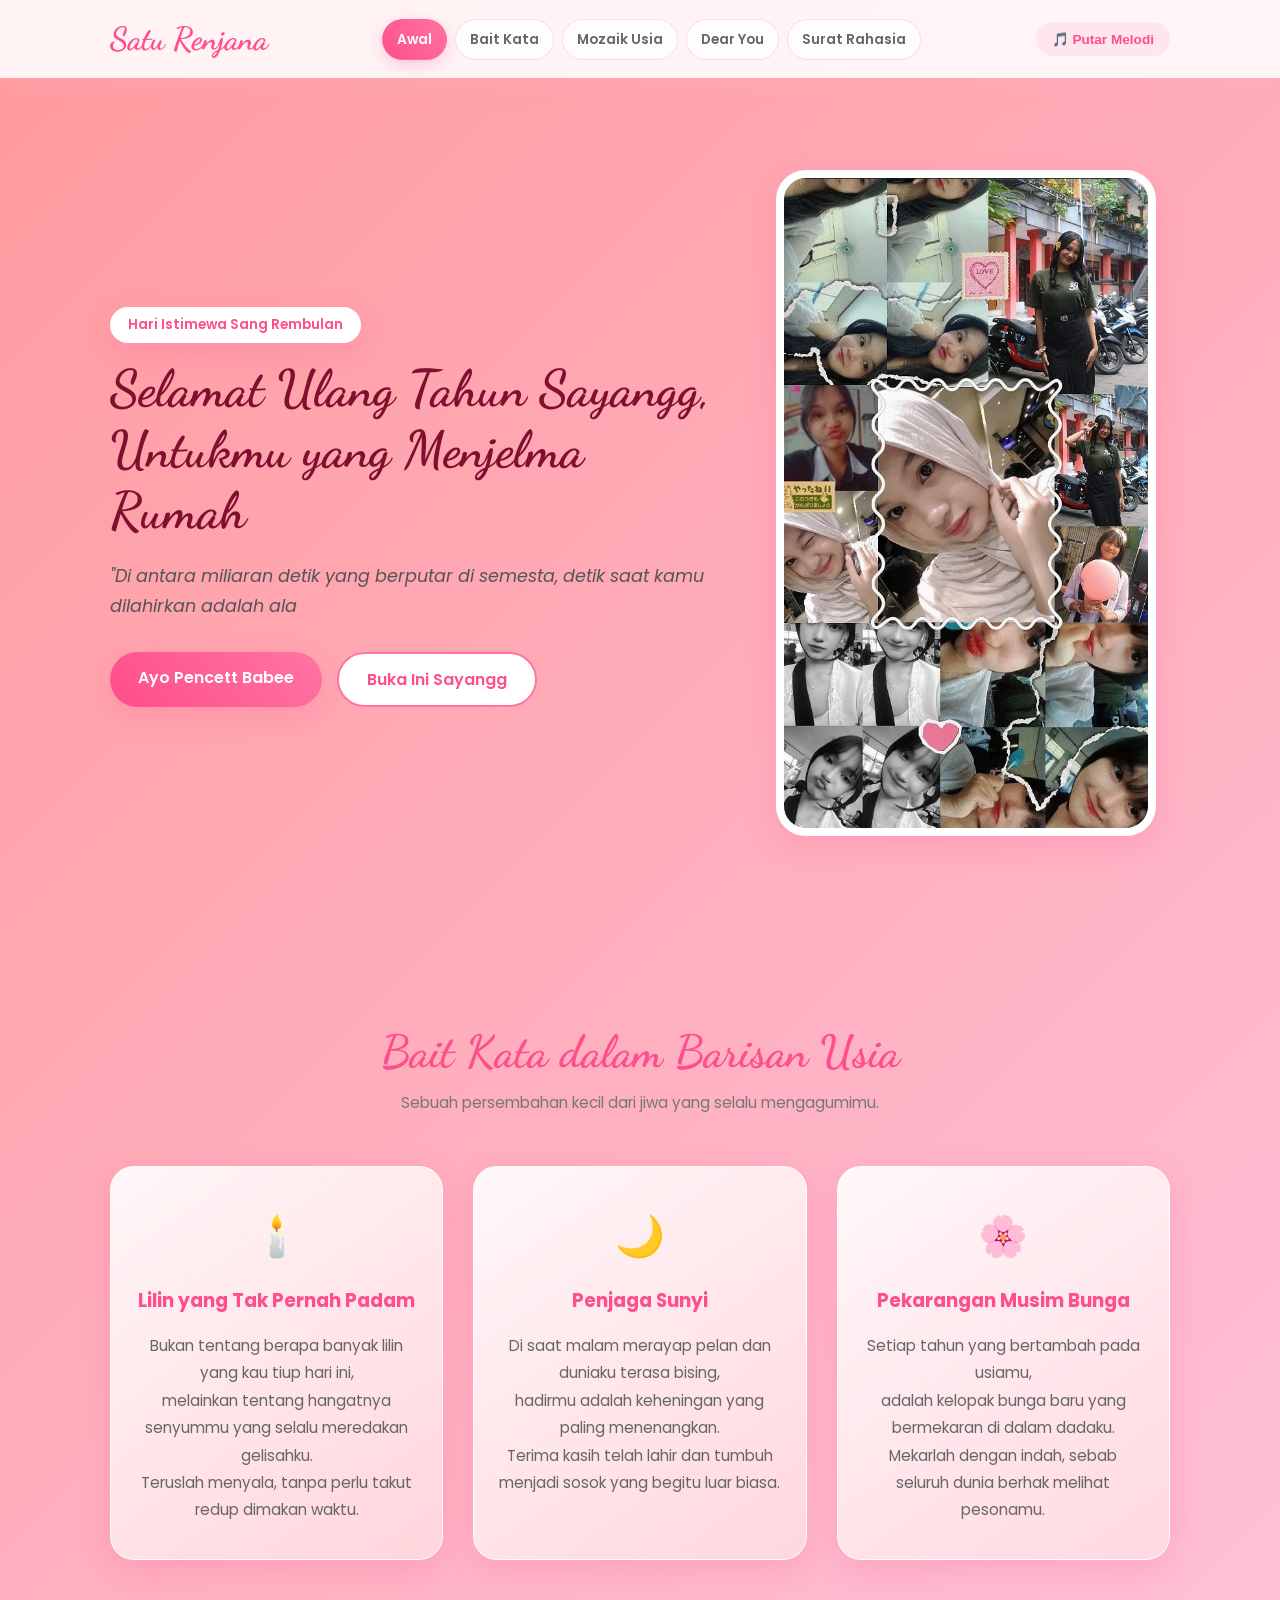
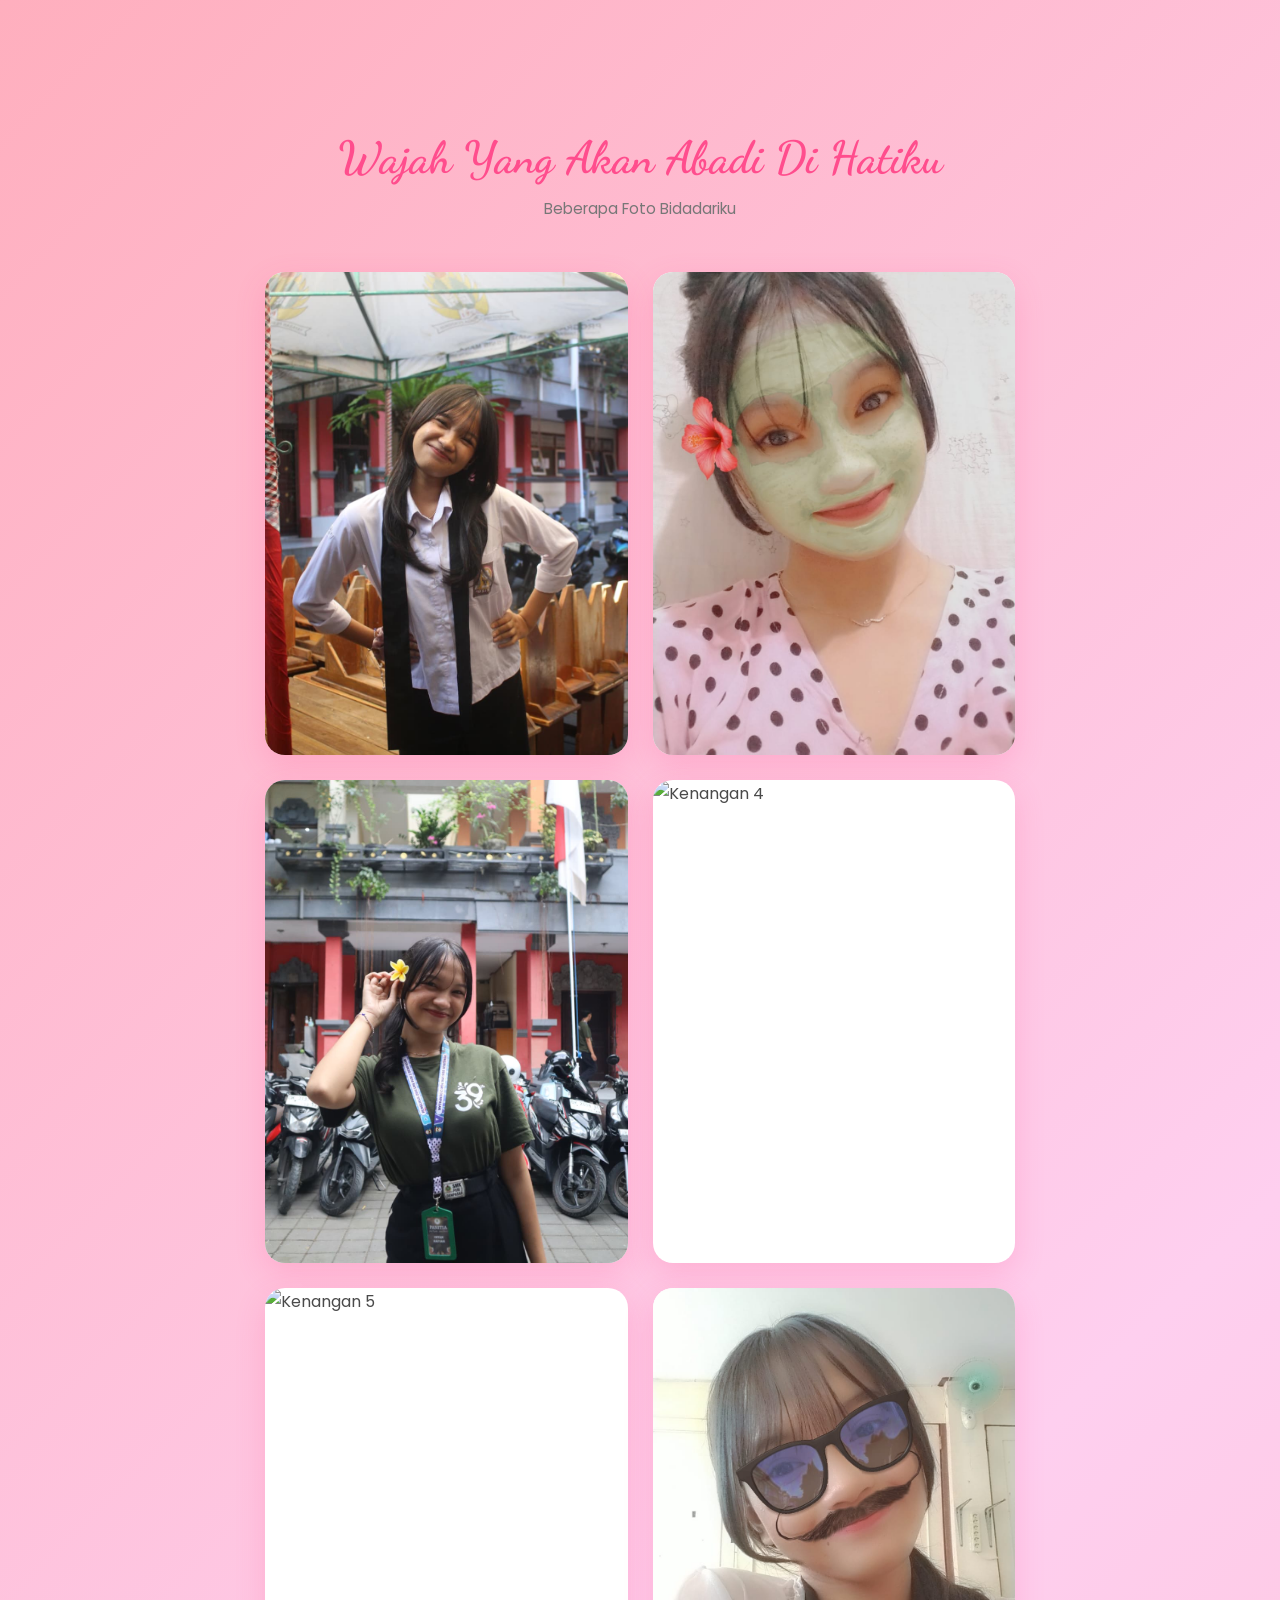
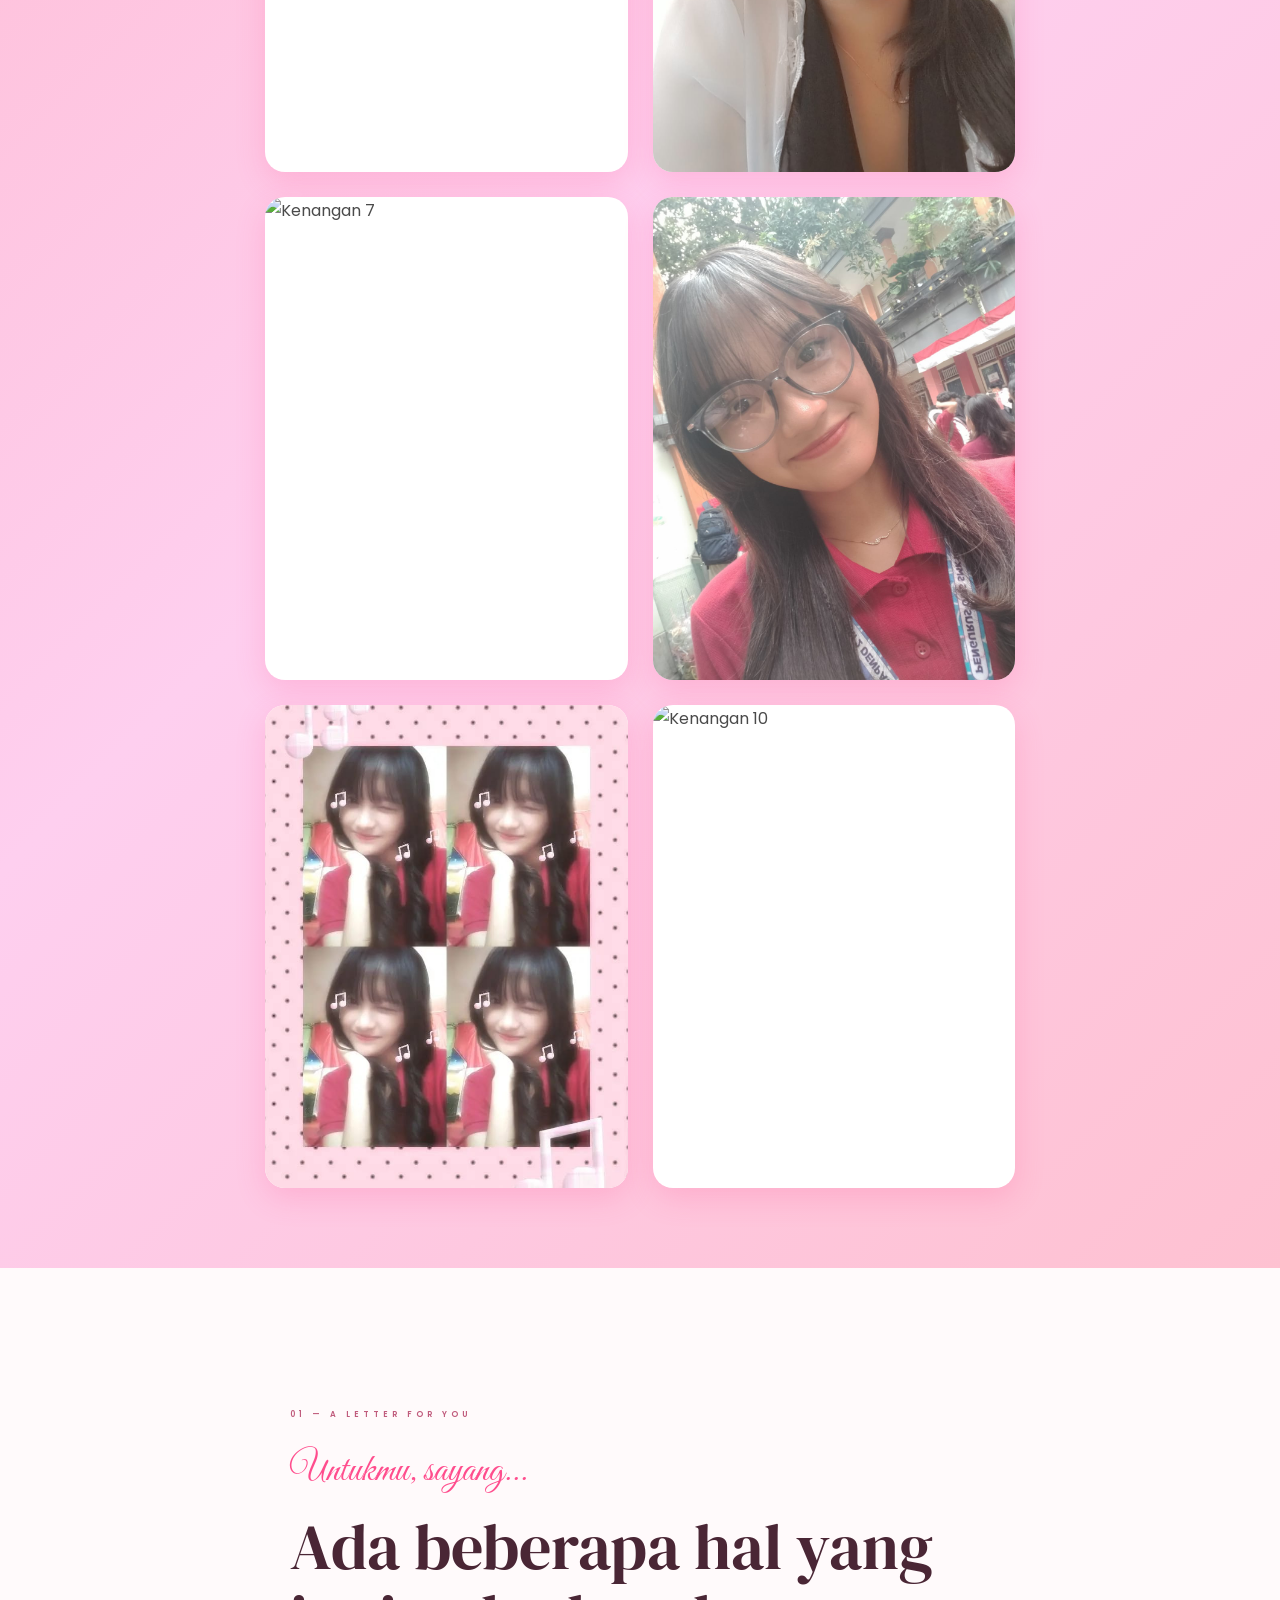
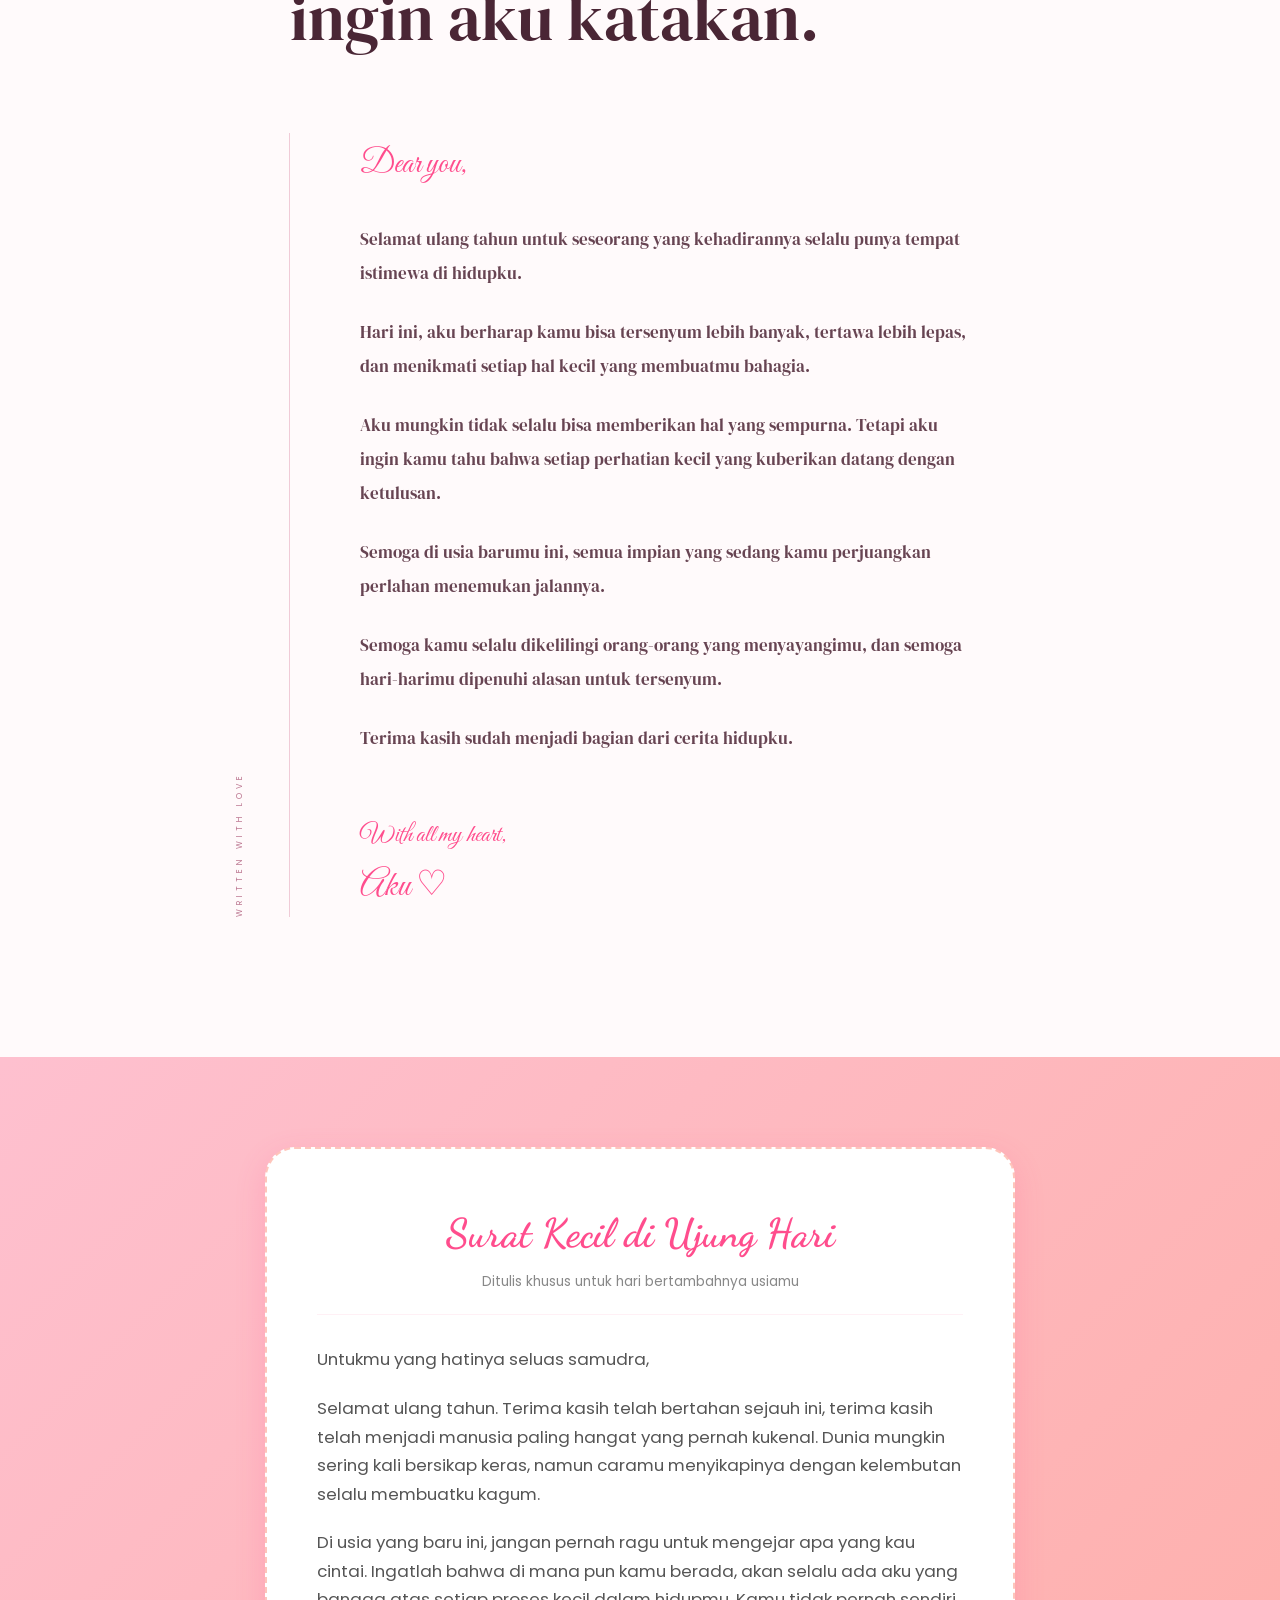
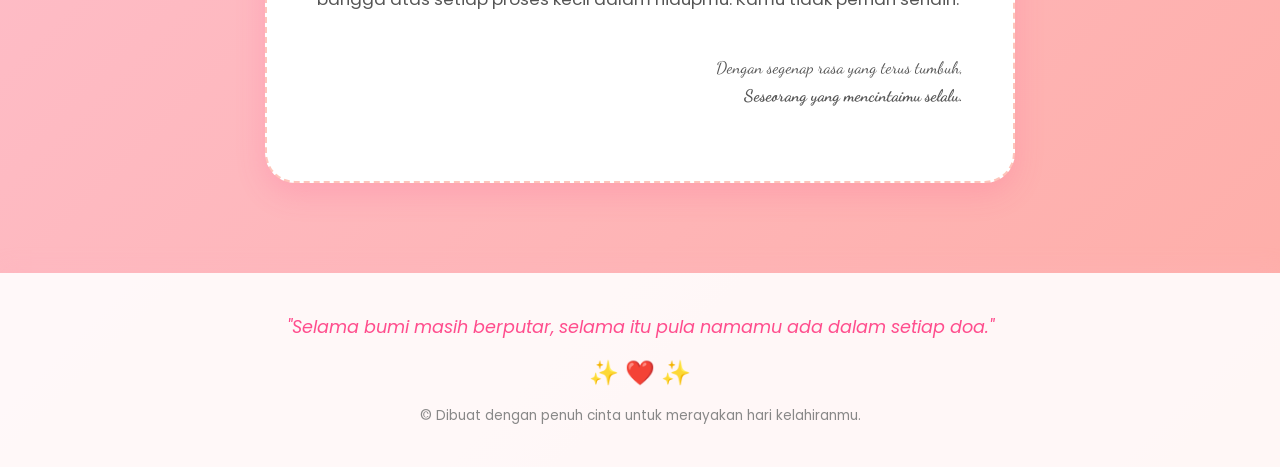
==== commit 362d1273: "Update index.html" ====
--- a/index.html
+++ b/index.html
@@ -7,7 +7,7 @@
 
     <meta name="description" content="Selamat Ulang Tahun Untuk Semesta Kecilku">
 
-    <title>Selamat Ulang Tahun Sayanggggg ❤️</title>
+    <title>selamat ulang tahun sayang❤️</title>
 
     <link rel="stylesheet" href="randomm.css">
 
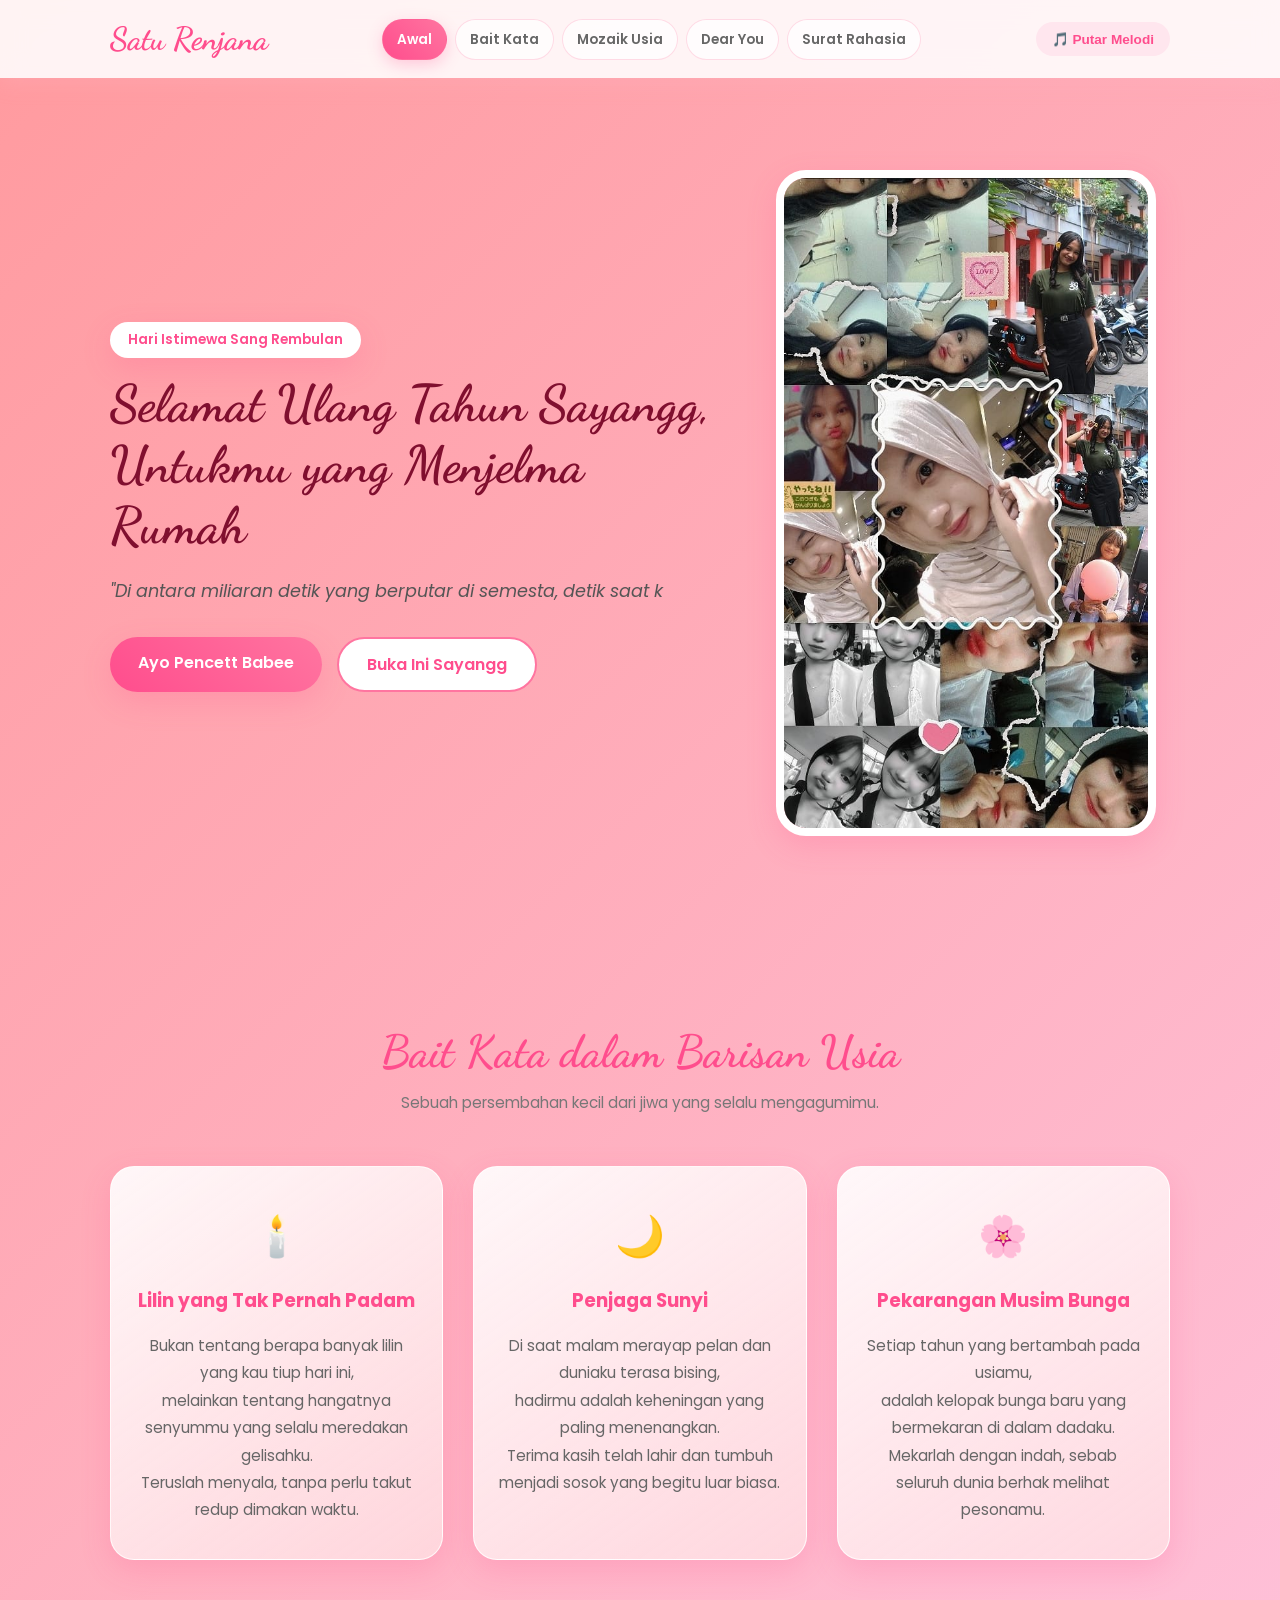
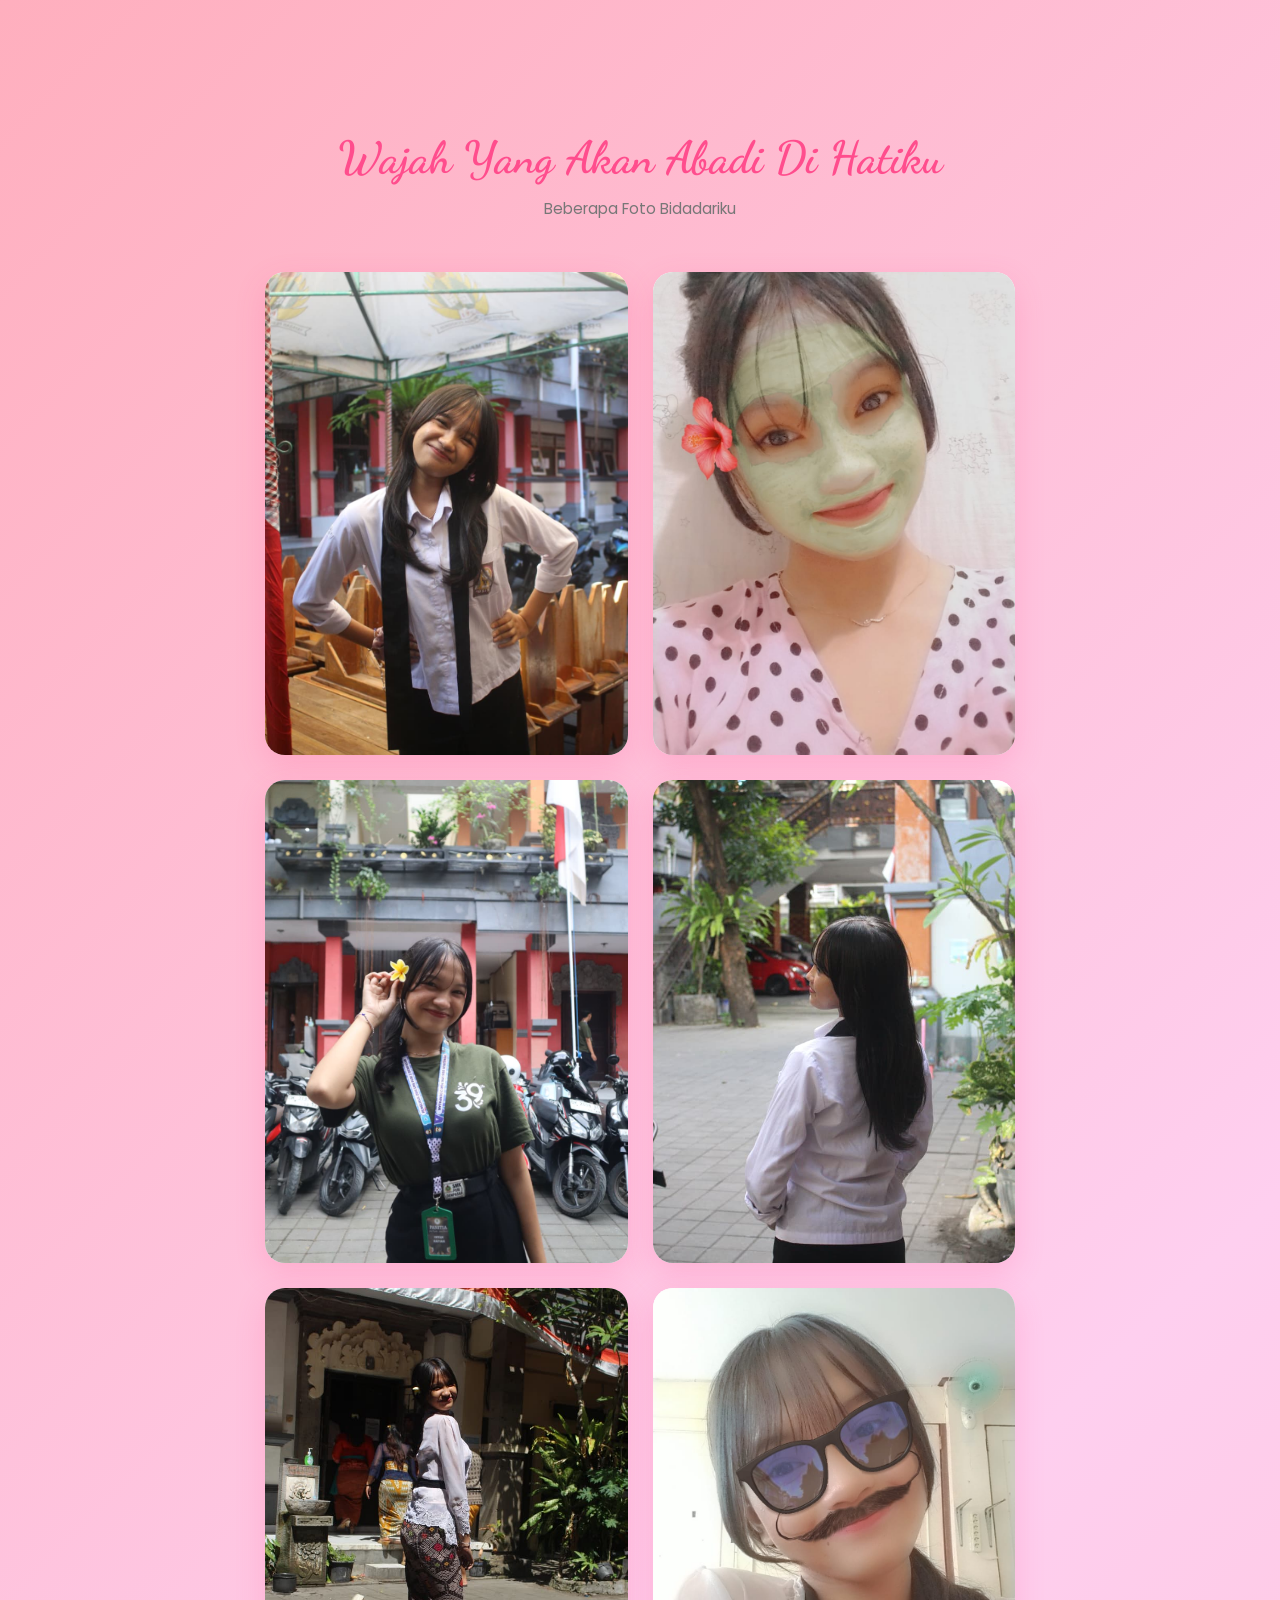
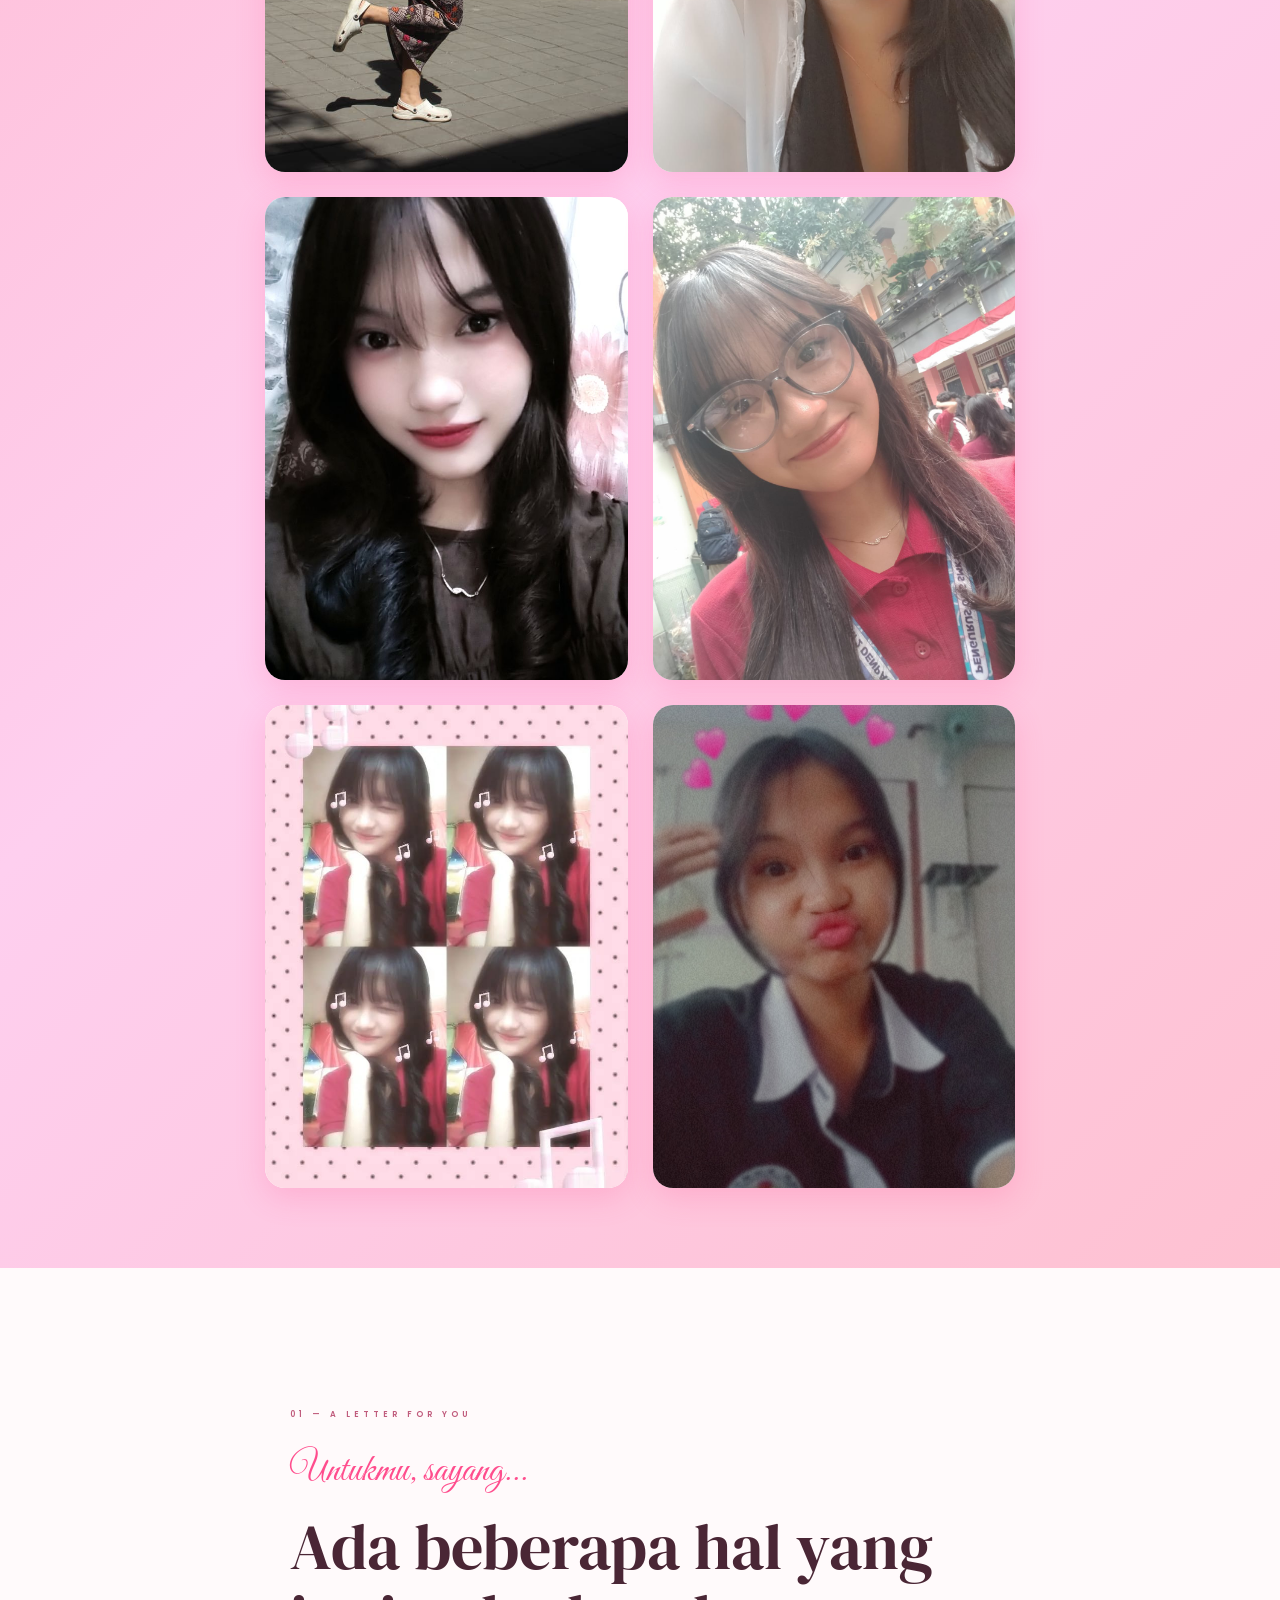
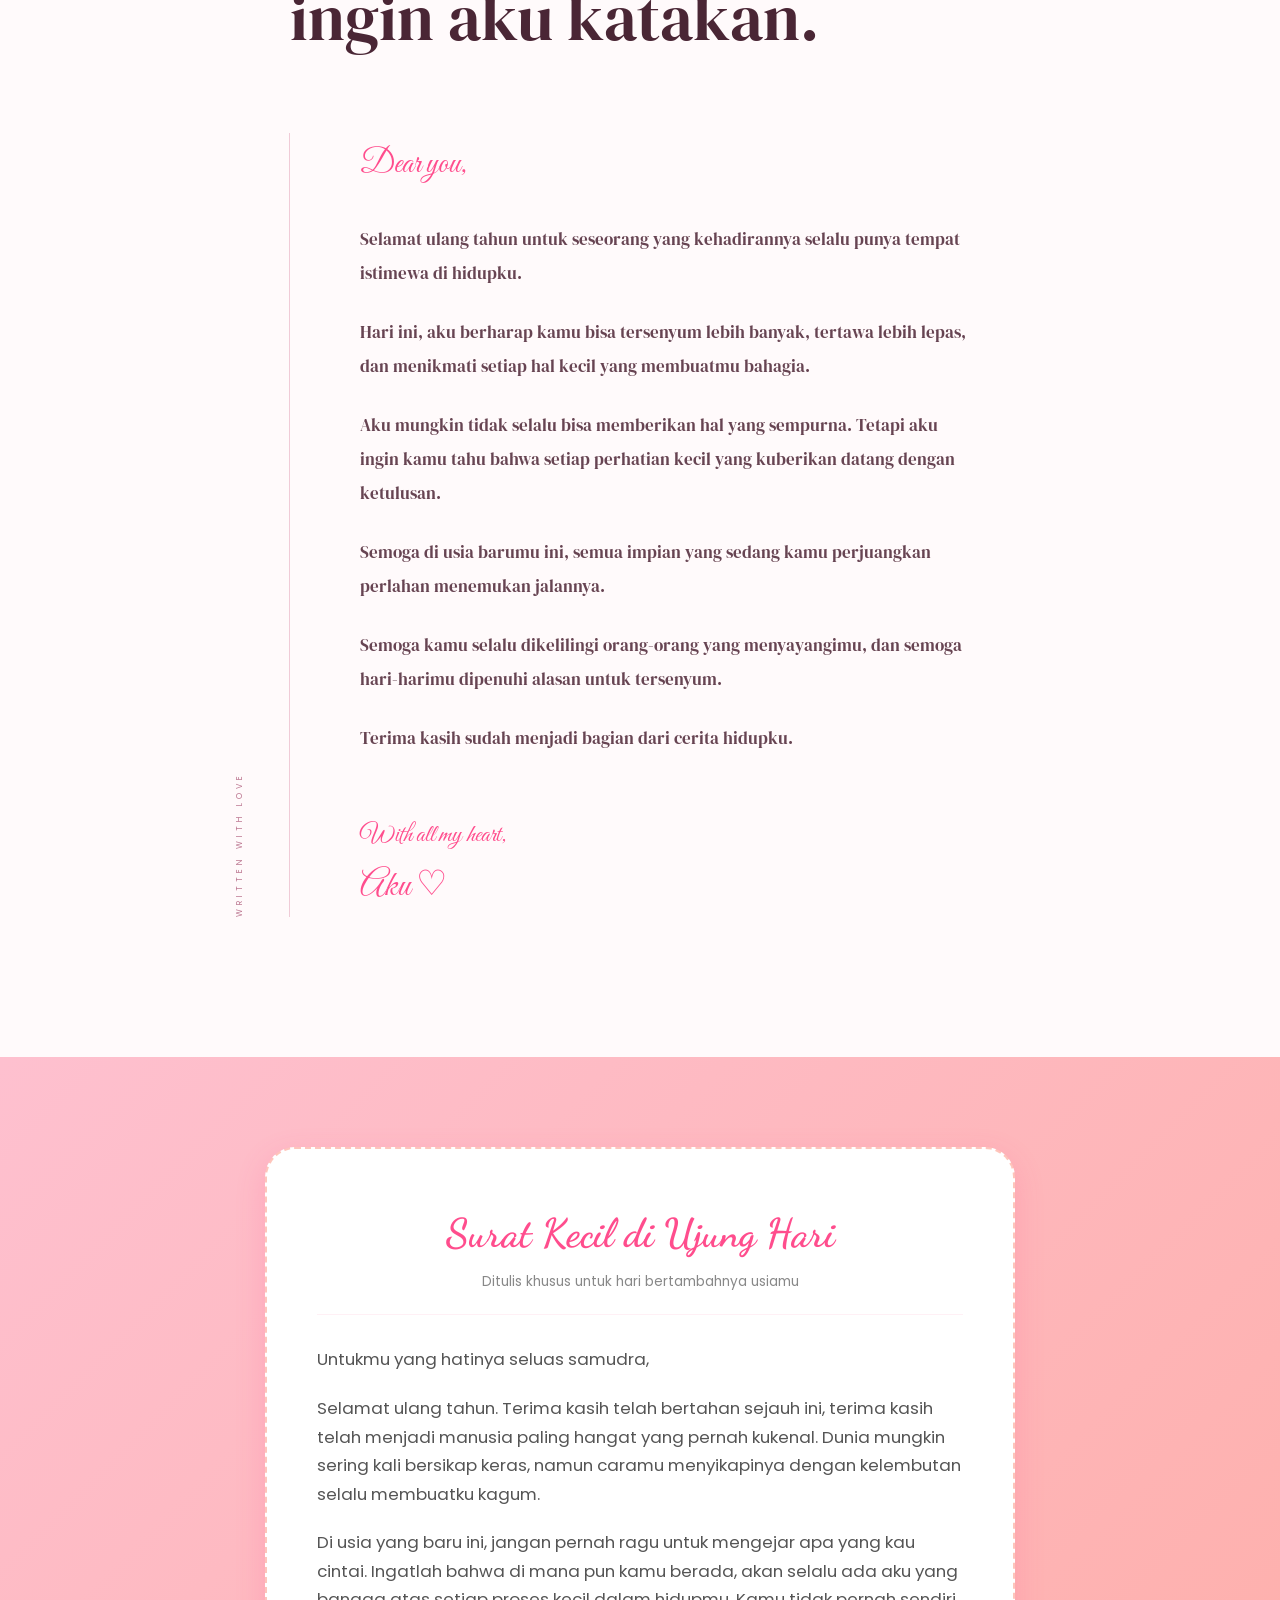
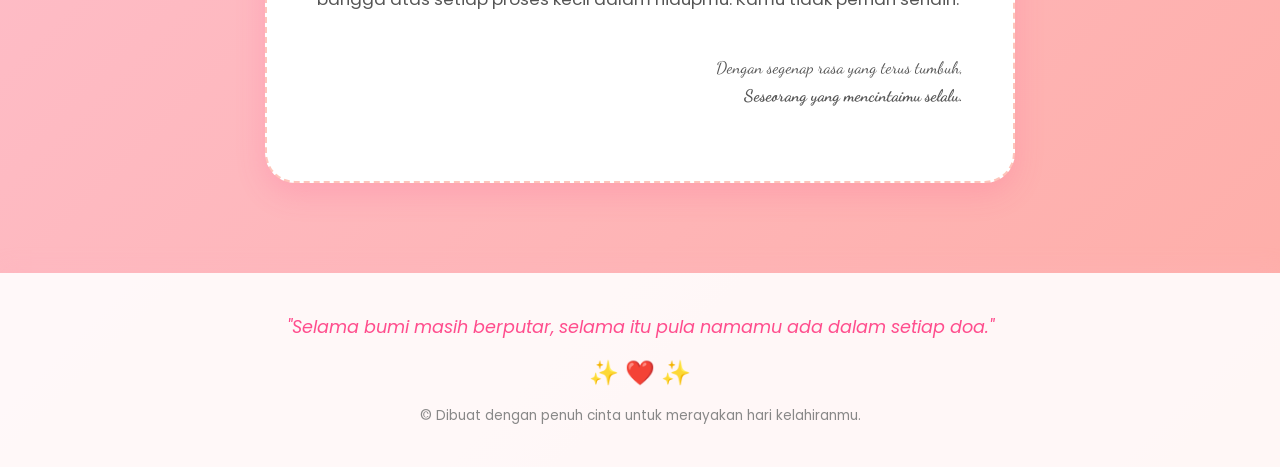
==== commit fed55922: "Update index.html" ====
--- a/index.html
+++ b/index.html
@@ -499,7 +499,7 @@
             <div class="gallery-item">
 
                 <img
-                    src="wmn.jpeg"
+                    src="woman.jpeg"
                     alt="Kenangan 10"
                 >
 
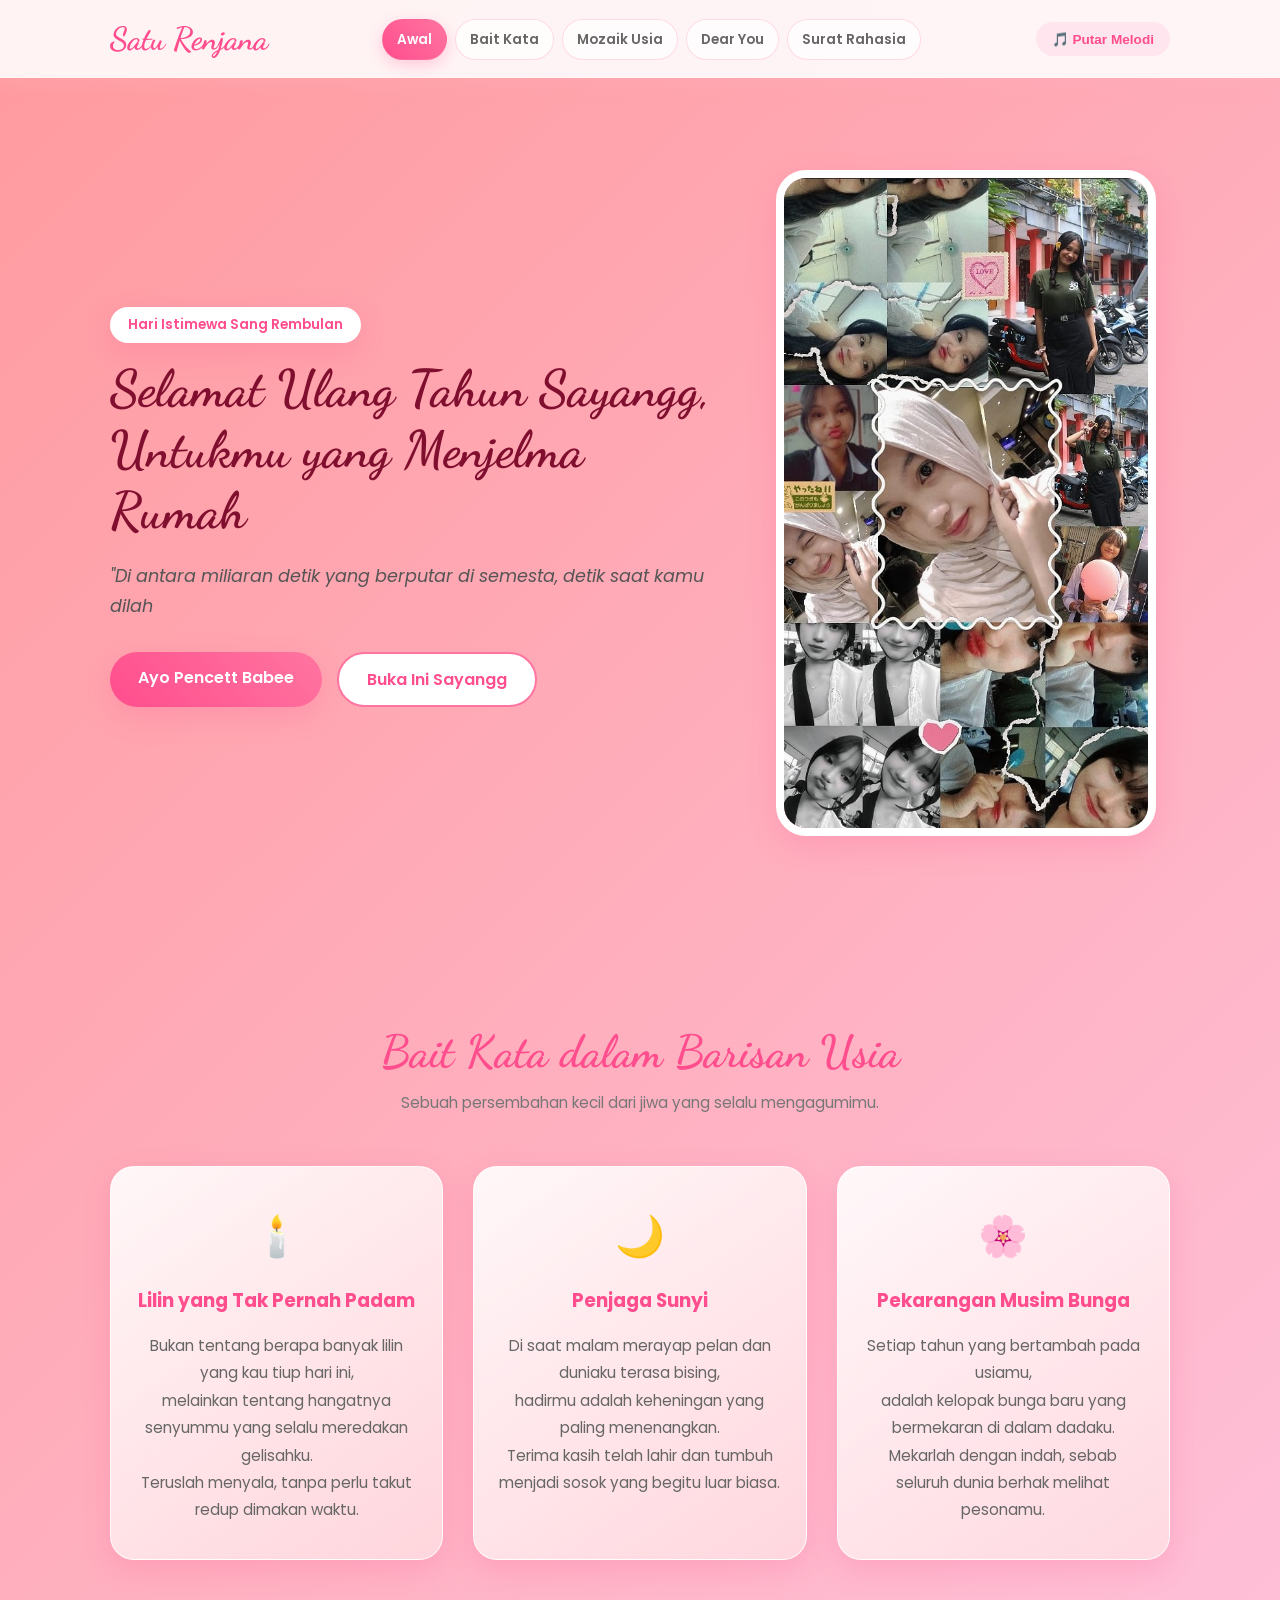
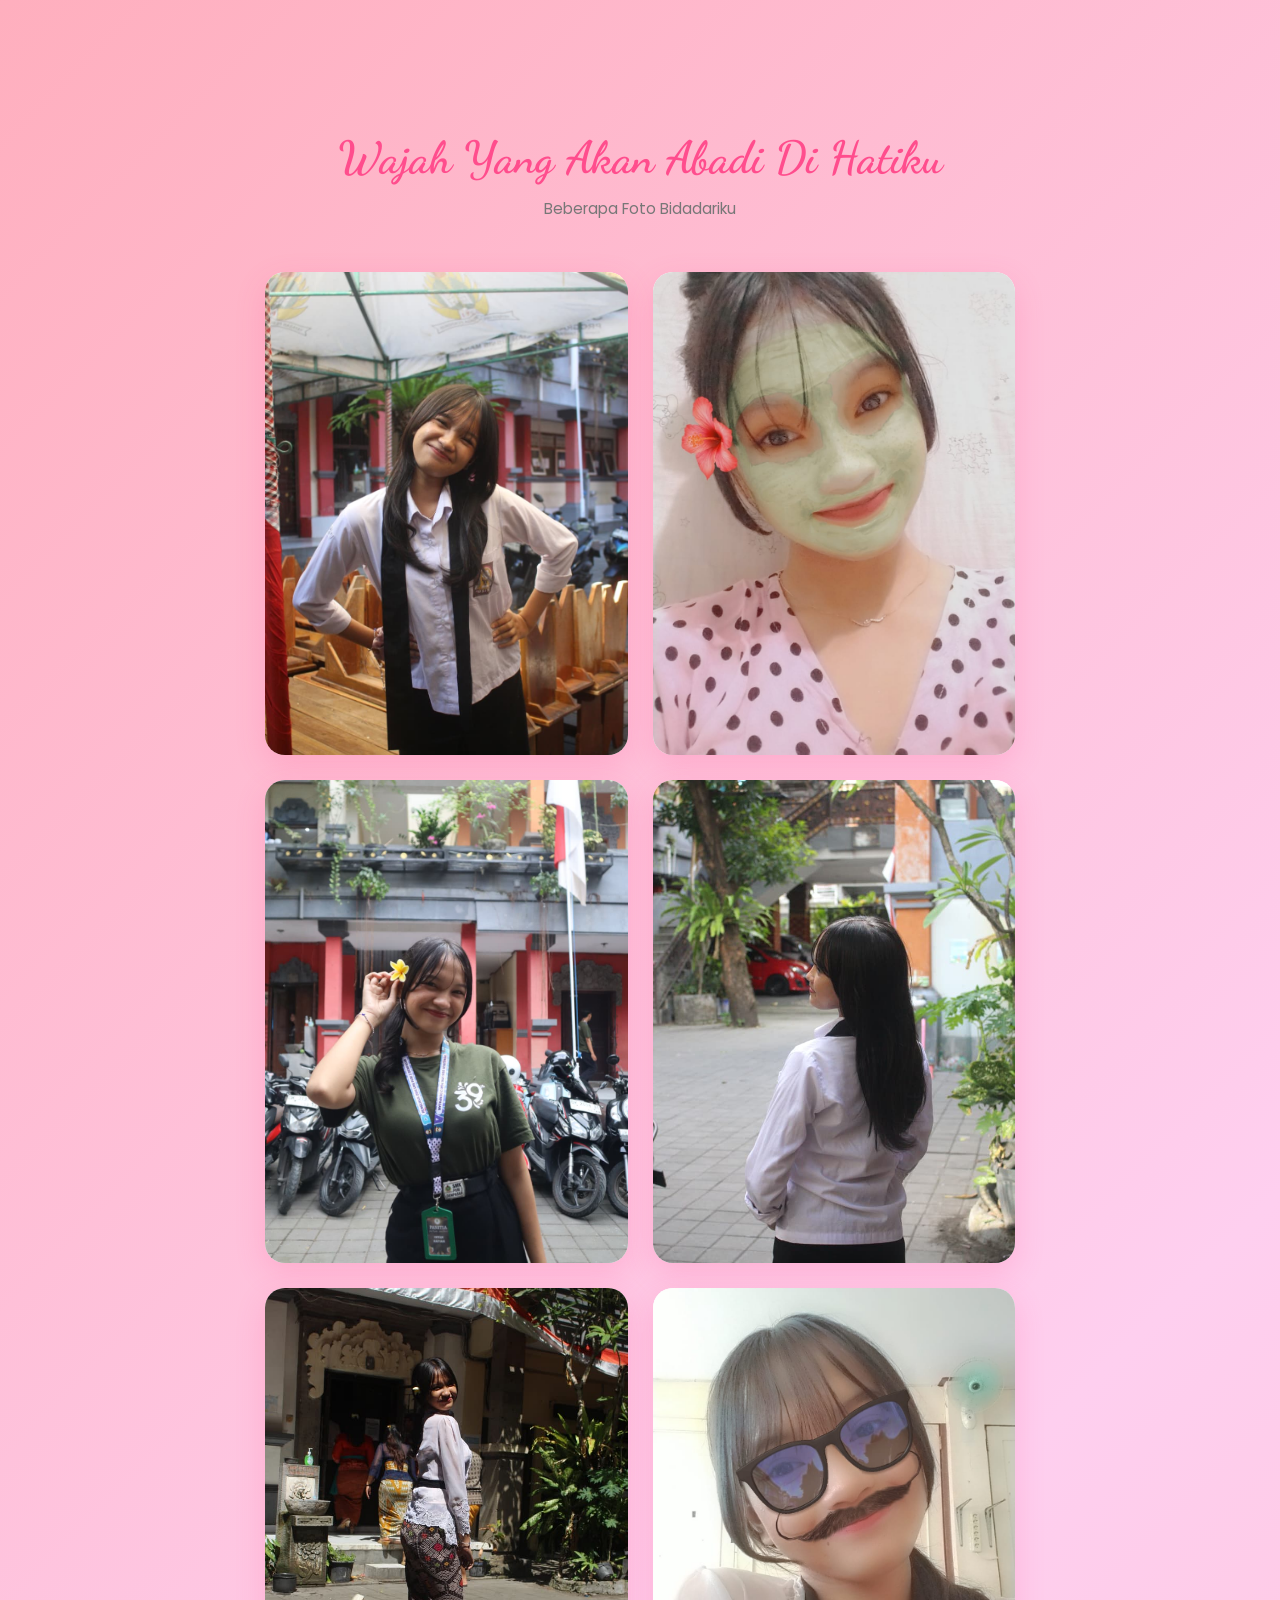
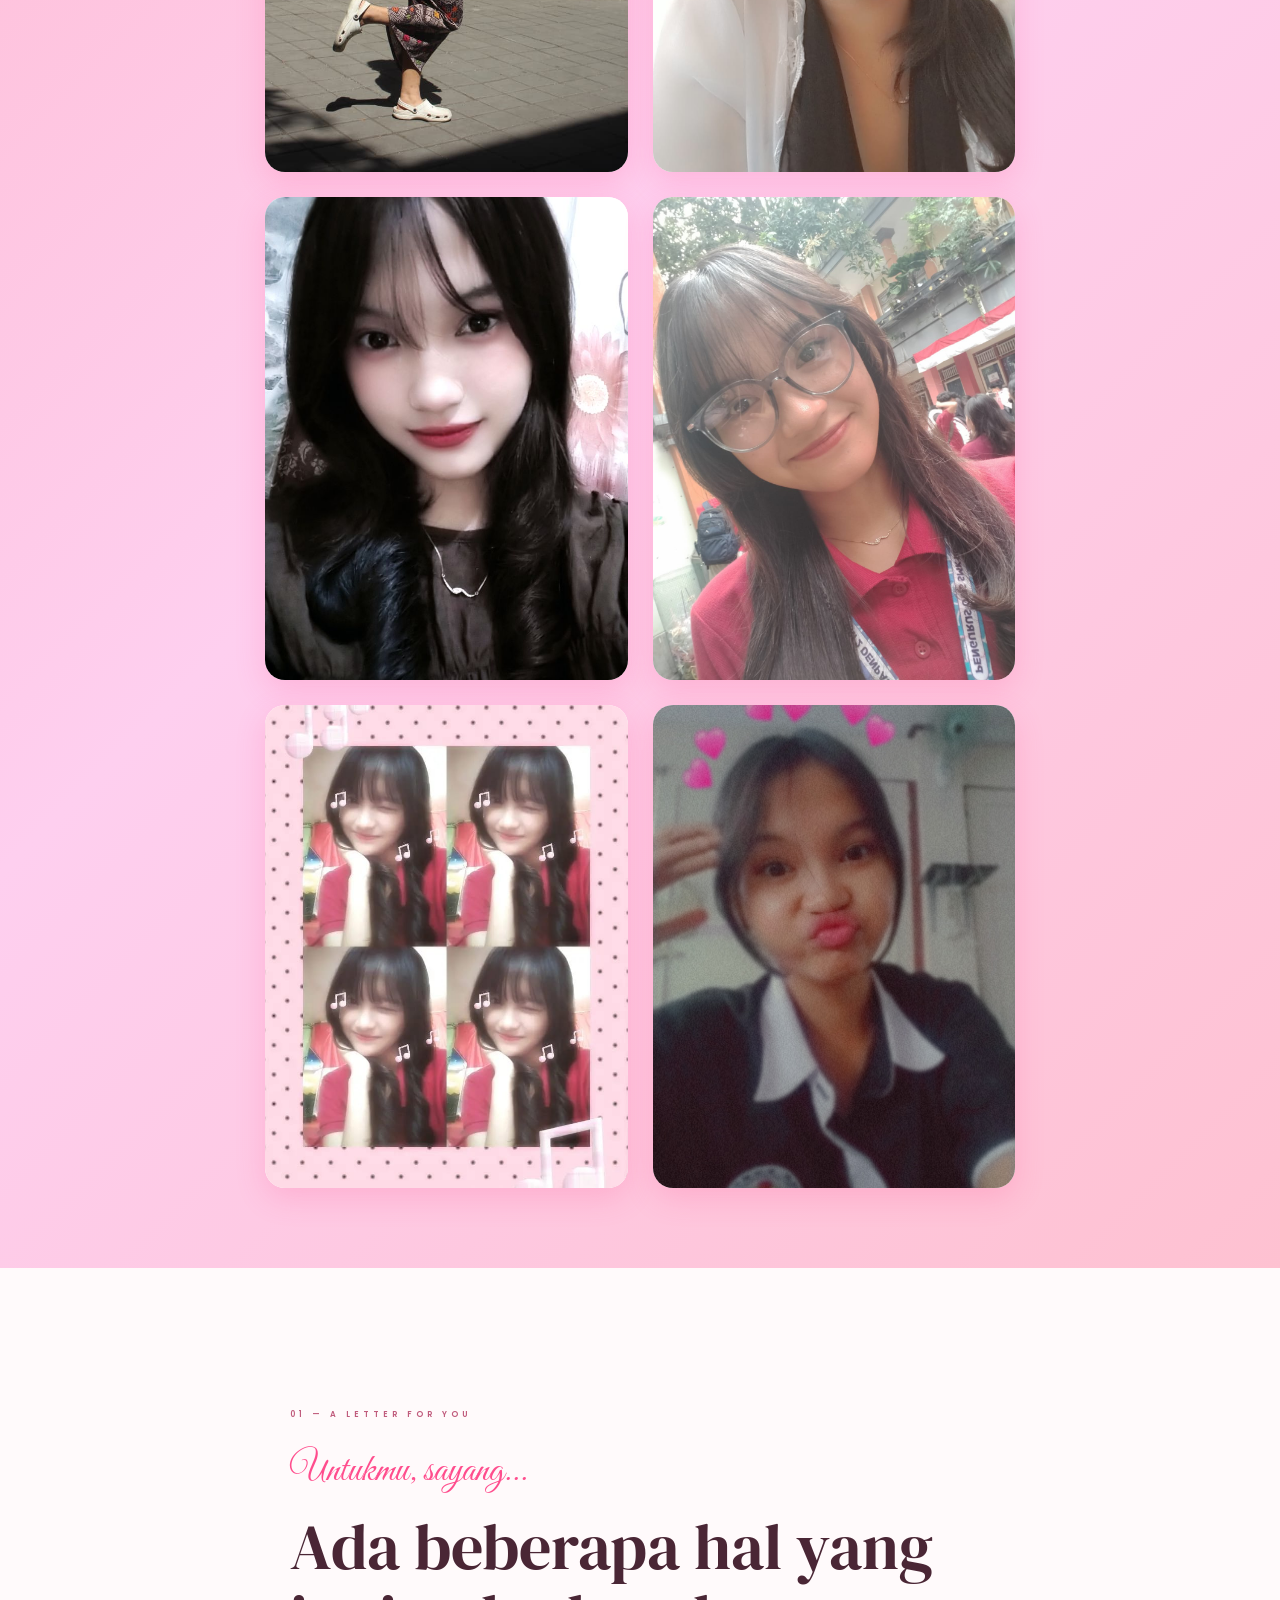
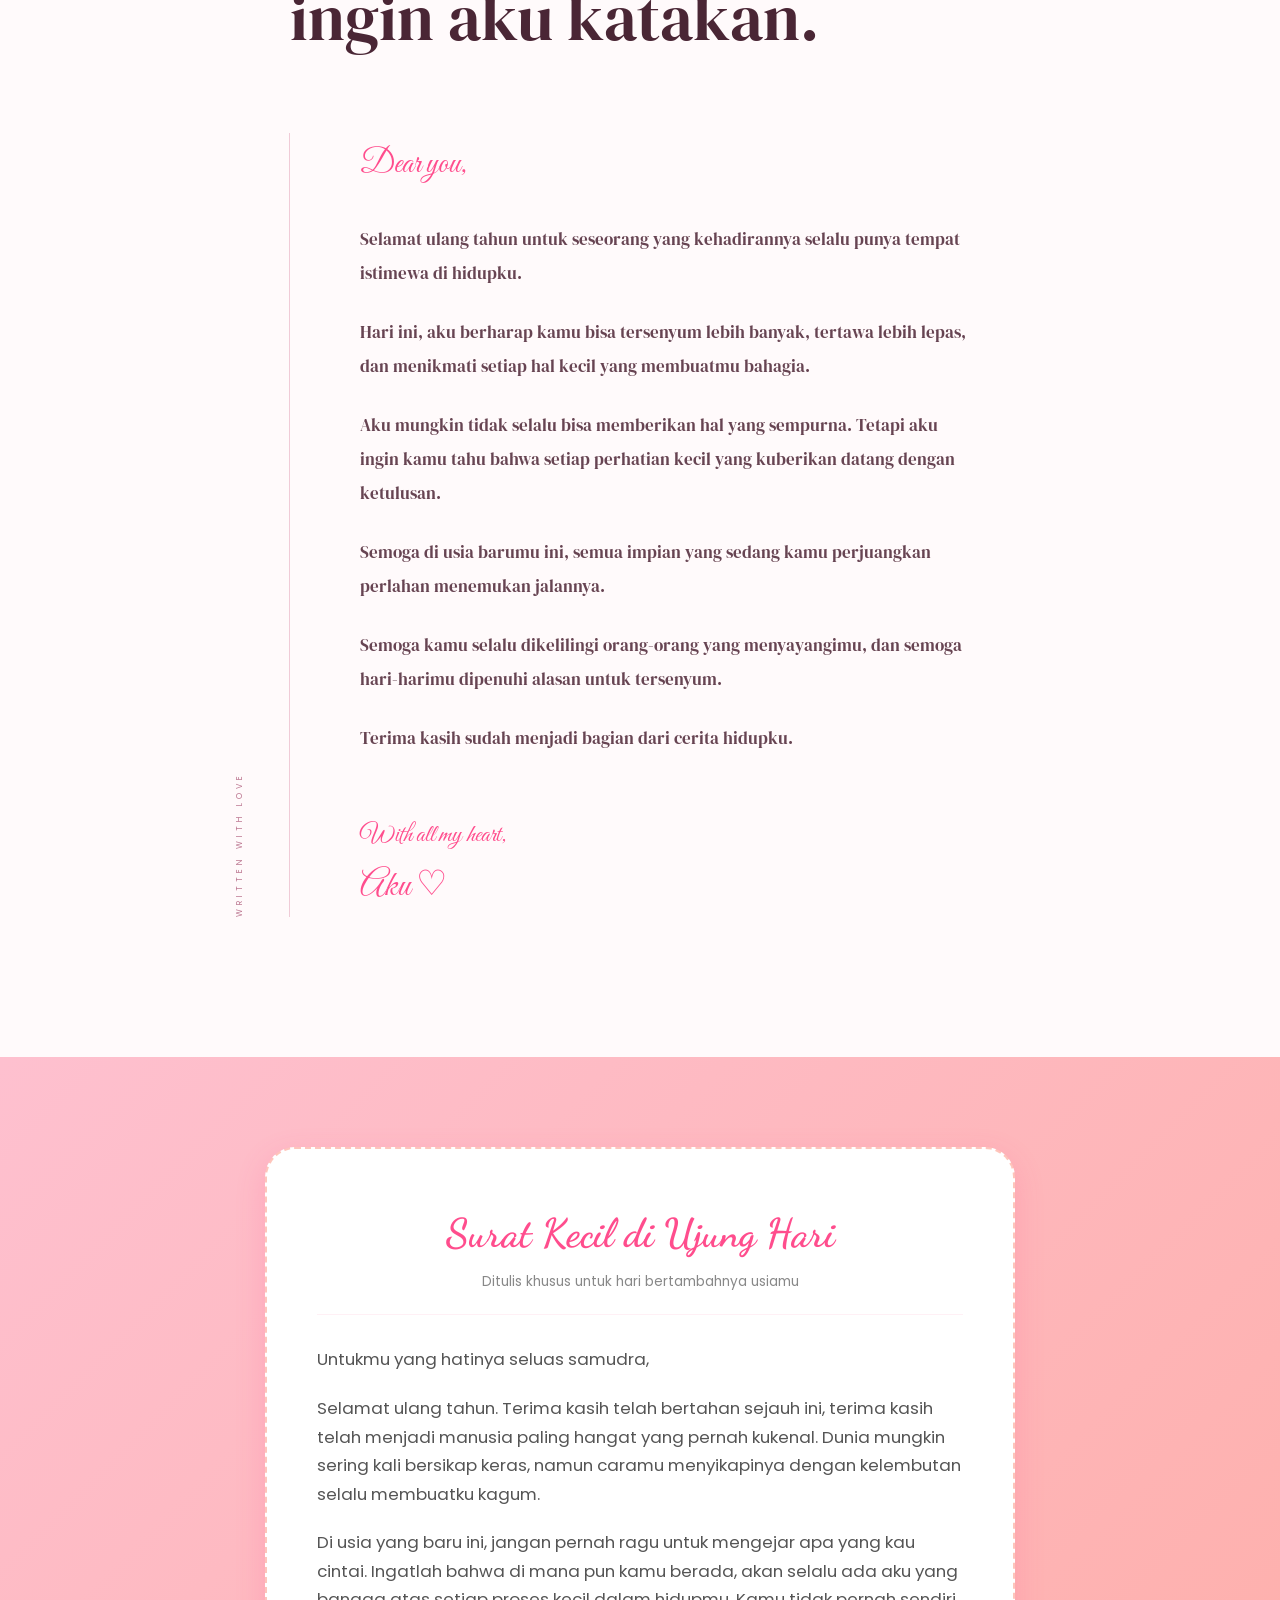
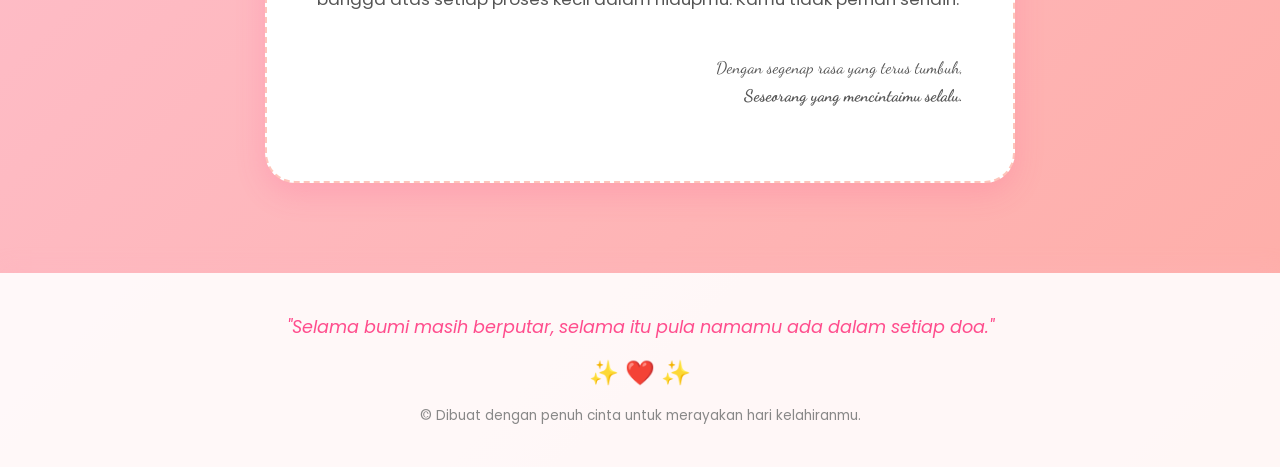
==== commit a1a7331b: "Update index.html" ====
--- a/index.html
+++ b/index.html
@@ -499,7 +499,7 @@
             <div class="gallery-item">
 
                 <img
-                    src="woman.jpeg"
+                    src="diaa.jpeg"
                     alt="Kenangan 10"
                 >
 
